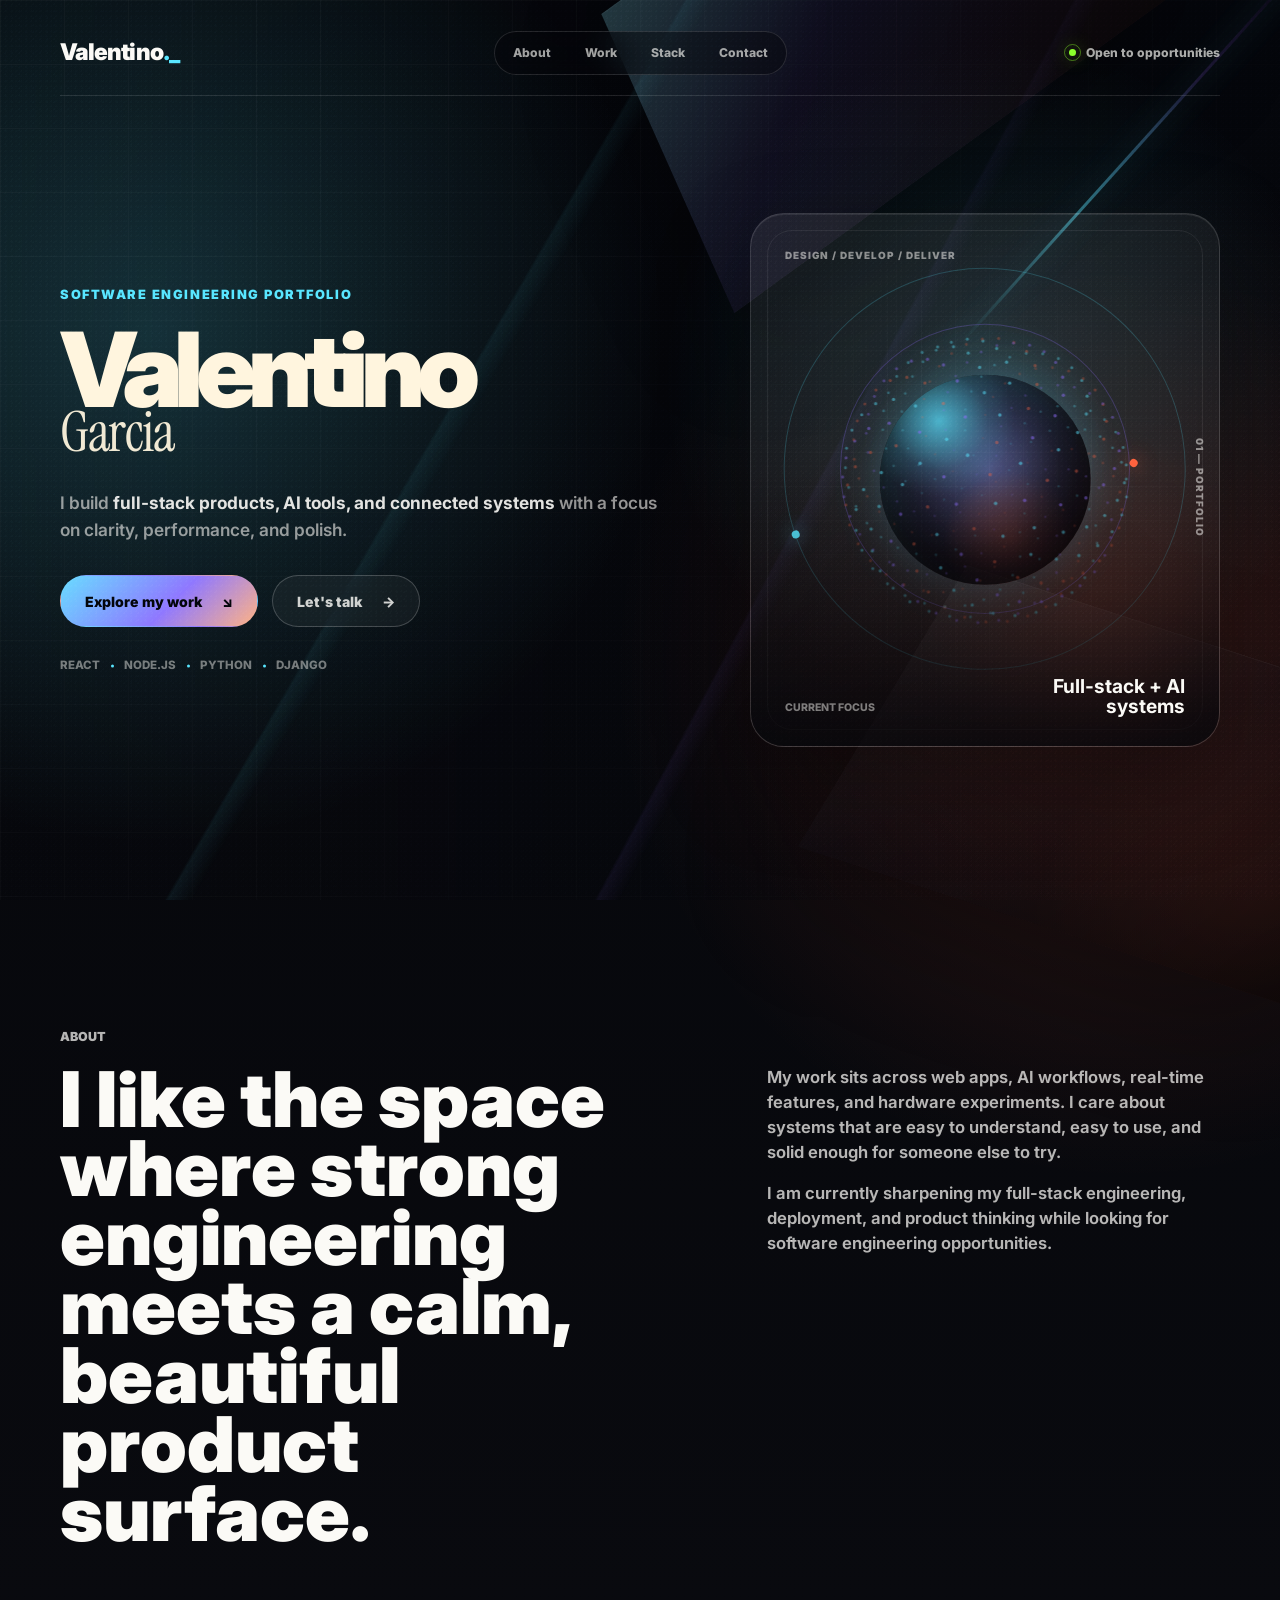
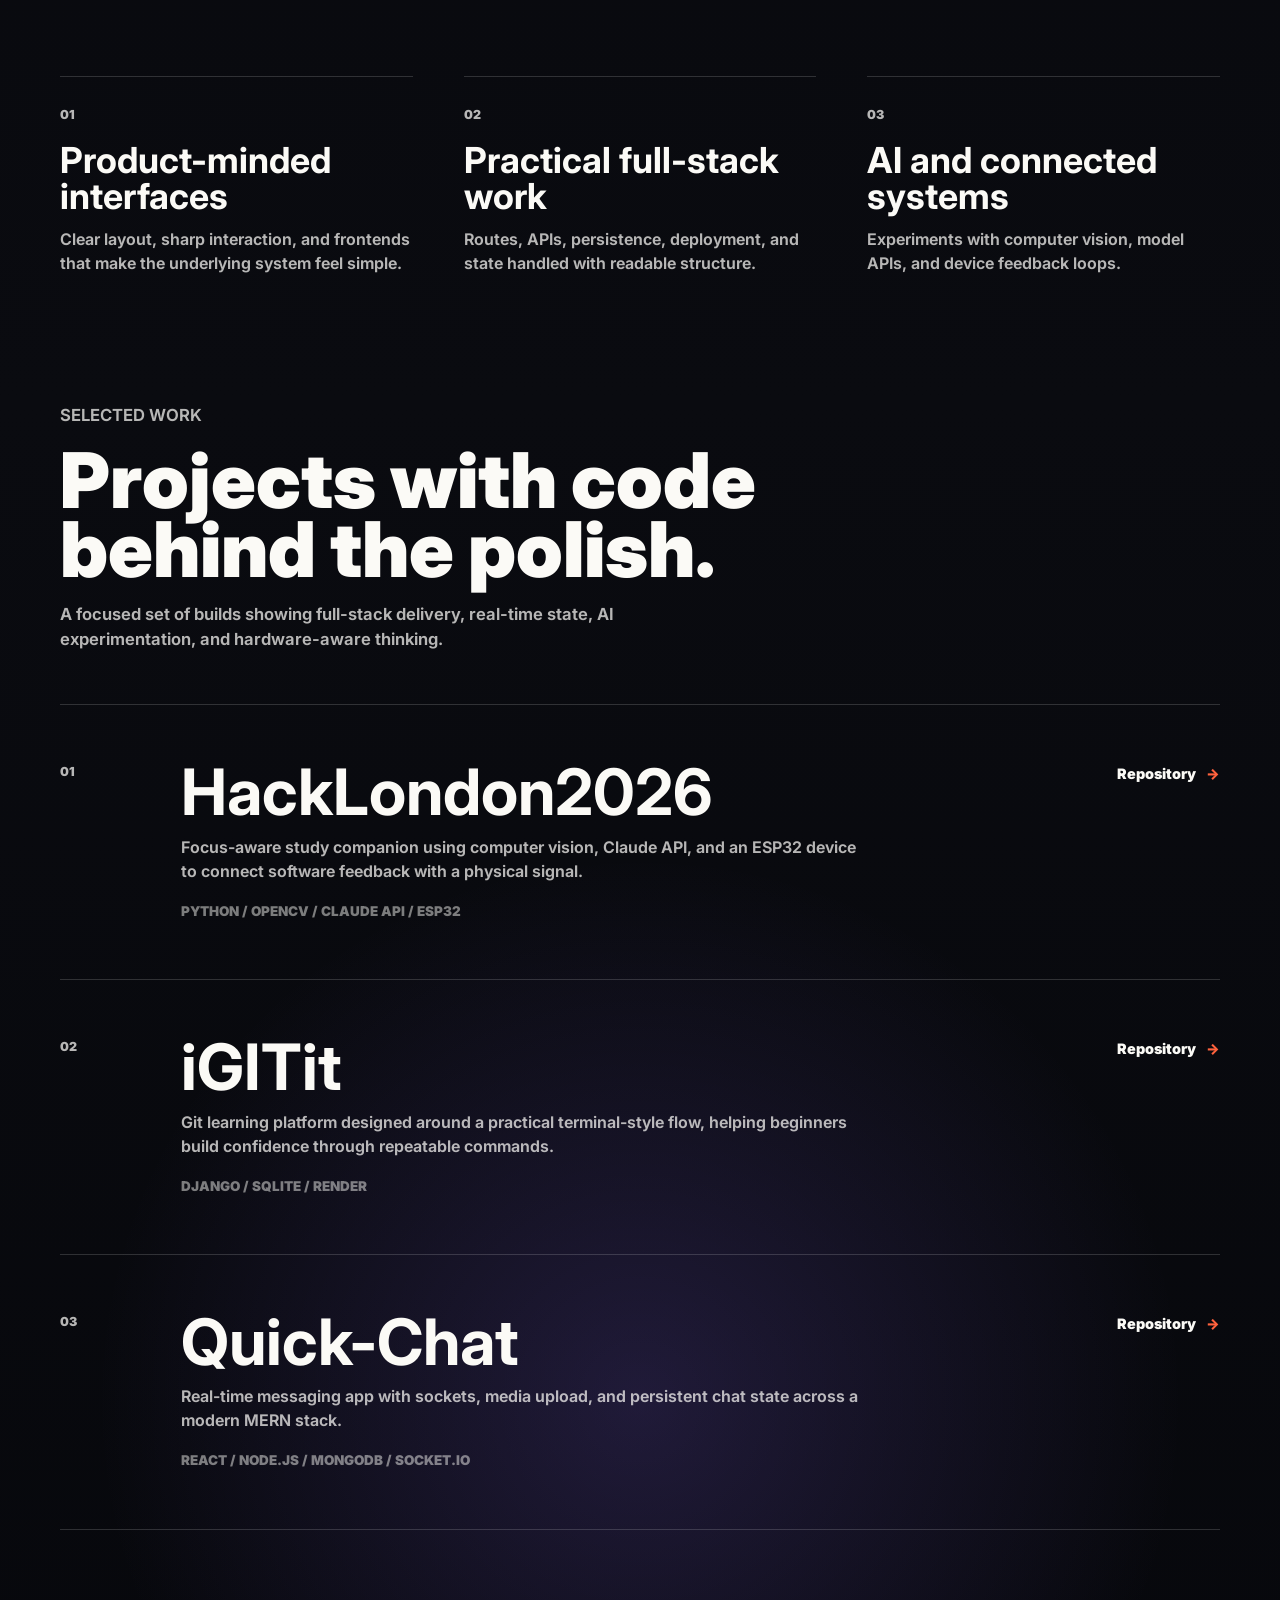
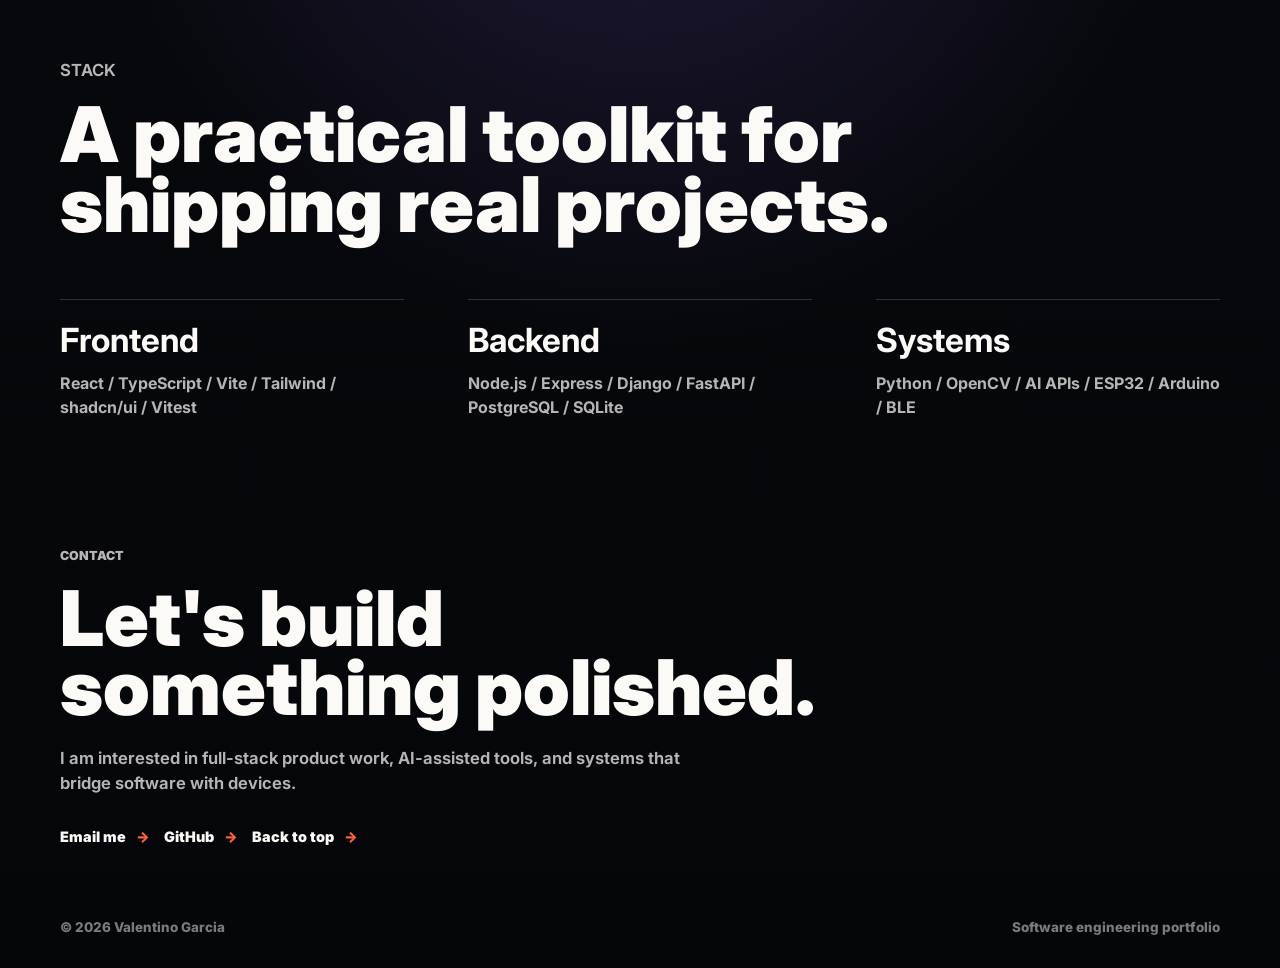
==== index.html @ d5e751f9 "chore: commit and save current work" ====
<!DOCTYPE html>
<html lang="en">
  <head>
    <meta charset="UTF-8" />
    <meta name="viewport" content="width=device-width, initial-scale=1.0" />
    <meta
      name="description"
      content="Valentino Garcia, computer science student and aspiring software engineer building full-stack, AI, and connected-system projects."
    />
    <title>Valentino Garcia | Software Engineer Portfolio</title>
    <link rel="preconnect" href="https://fonts.googleapis.com" />
    <link rel="preconnect" href="https://fonts.gstatic.com" crossorigin />
    <link
      href="https://fonts.googleapis.com/css2?family=Instrument+Serif:ital@0;1&family=Inter:wght@400;500;600;700;800;900&display=swap"
      rel="stylesheet"
    />
    <link rel="stylesheet" href="assets/style/style.css" />
  </head>
  <body>
    <div class="grain" aria-hidden="true"></div>

    <main id="top">
      <section class="hero section-shell" aria-labelledby="hero-title">
        <div class="hero-scene" aria-hidden="true">
          <div class="scene-plane scene-plane-one"></div>
          <div class="scene-plane scene-plane-two"></div>
          <div class="scene-plane scene-plane-three"></div>
        </div>

        <div class="hero-content">
          <header class="hero-topbar reveal">
            <a class="hero-brand" href="#top" aria-label="Valentino Garcia home">Valentino<span>._</span></a>
            <nav class="hero-nav" aria-label="Primary navigation">
              <a href="#about">About</a>
              <a href="#work">Work</a>
              <a href="#stack">Stack</a>
              <a href="#contact">Contact</a>
            </nav>
            <p class="hero-availability"><span class="pulse-dot"></span>Open to opportunities</p>
          </header>

          <div class="hero-stage">
            <div class="hero-copy reveal">
              <p class="eyebrow">Software engineering portfolio</p>
              <h1 id="hero-title">
                <span>Valentino</span>
                <em>Garcia</em>
              </h1>
              <p class="hero-lede">
                I build <strong>full-stack products, AI tools, and connected systems</strong> with a focus on clarity,
                performance, and polish.
              </p>
              <div class="hero-actions" aria-label="Primary links">
                <a class="action-primary" href="#work">Explore my work <span aria-hidden="true">&#8600;</span></a>
                <a class="action-secondary" href="#contact">Let's talk <span aria-hidden="true">&rarr;</span></a>
              </div>
              <ul class="hero-stack" aria-label="Core technologies">
                <li>React</li>
                <li>Node.js</li>
                <li>Python</li>
                <li>Django</li>
              </ul>
            </div>

            <div class="hero-visual reveal" aria-hidden="true">
              <div class="visual-frame">
                <div class="visual-grid"></div>
                <div class="visual-orbit visual-orbit-one"></div>
                <div class="visual-orbit visual-orbit-two"></div>
                <div class="scene-sphere"></div>
                <canvas id="orb-canvas"></canvas>
                <span class="visual-label visual-label-top">Design / Develop / Deliver</span>
                <span class="visual-label visual-label-side">01 — Portfolio</span>
                <div class="visual-caption">
                  <span>Current focus</span>
                  <strong>Full-stack + AI systems</strong>
                </div>
              </div>
            </div>
          </div>

          <div class="hero-foot reveal" aria-hidden="true">
            <span>Scroll to explore</span>
            <span class="hero-foot-line"></span>
            <span>Selected work / 2026</span>
          </div>
        </div>
      </section>

      <section class="intro section-shell" id="about" aria-labelledby="about-title">
        <p class="section-kicker reveal">About</p>
        <div class="intro-layout">
          <h2 id="about-title" class="reveal">
            I like the space where strong engineering meets a calm, beautiful product surface.
          </h2>
          <div class="intro-copy reveal">
            <p>
              My work sits across web apps, AI workflows, real-time features, and hardware experiments. I care about
              systems that are easy to understand, easy to use, and solid enough for someone else to try.
            </p>
            <p>
              I am currently sharpening my full-stack engineering, deployment, and product thinking while looking for
              software engineering opportunities.
            </p>
          </div>
        </div>
      </section>

      <section class="principles section-shell" aria-label="Portfolio strengths">
        <article class="principle reveal">
          <span>01</span>
          <h3>Product-minded interfaces</h3>
          <p>Clear layout, sharp interaction, and frontends that make the underlying system feel simple.</p>
        </article>
        <article class="principle reveal">
          <span>02</span>
          <h3>Practical full-stack work</h3>
          <p>Routes, APIs, persistence, deployment, and state handled with readable structure.</p>
        </article>
        <article class="principle reveal">
          <span>03</span>
          <h3>AI and connected systems</h3>
          <p>Experiments with computer vision, model APIs, and device feedback loops.</p>
        </article>
      </section>

      <section class="work section-shell" id="work" aria-labelledby="work-title">
        <div class="section-heading reveal">
          <p class="section-kicker">Selected work</p>
          <h2 id="work-title">Projects with code behind the polish.</h2>
          <p>
            A focused set of builds showing full-stack delivery, real-time state, AI experimentation, and hardware-aware
            thinking.
          </p>
        </div>

        <div class="project-list">
          <article class="project-row reveal">
            <span class="project-index">01</span>
            <div class="project-main">
              <h3>HackLondon2026</h3>
              <p>
                Focus-aware study companion using computer vision, Claude API, and an ESP32 device to connect software
                feedback with a physical signal.
              </p>
              <p class="tech-line">Python / OpenCV / Claude API / ESP32</p>
            </div>
            <a class="text-link" href="https://github.com/darkcom109/HackLondon2026" target="_blank" rel="noreferrer">
              Repository
            </a>
          </article>

          <article class="project-row reveal">
            <span class="project-index">02</span>
            <div class="project-main">
              <h3>iGITit</h3>
              <p>
                Git learning platform designed around a practical terminal-style flow, helping beginners build confidence
                through repeatable commands.
              </p>
              <p class="tech-line">Django / SQLite / Render</p>
            </div>
            <a class="text-link" href="https://github.com/darkcom109/iGITit" target="_blank" rel="noreferrer">
              Repository
            </a>
          </article>

          <article class="project-row reveal">
            <span class="project-index">03</span>
            <div class="project-main">
              <h3>Quick-Chat</h3>
              <p>
                Real-time messaging app with sockets, media upload, and persistent chat state across a modern MERN stack.
              </p>
              <p class="tech-line">React / Node.js / MongoDB / Socket.io</p>
            </div>
            <a class="text-link" href="https://github.com/darkcom109/Quick-Chat" target="_blank" rel="noreferrer">
              Repository
            </a>
          </article>
        </div>
      </section>

      <section class="stack section-shell" id="stack" aria-labelledby="stack-title">
        <div class="section-heading reveal">
          <p class="section-kicker">Stack</p>
          <h2 id="stack-title">A practical toolkit for shipping real projects.</h2>
        </div>

        <div class="stack-list reveal">
          <div>
            <h3>Frontend</h3>
            <p>React / TypeScript / Vite / Tailwind / shadcn/ui / Vitest</p>
          </div>
          <div>
            <h3>Backend</h3>
            <p>Node.js / Express / Django / FastAPI / PostgreSQL / SQLite</p>
          </div>
          <div>
            <h3>Systems</h3>
            <p>Python / OpenCV / AI APIs / ESP32 / Arduino / BLE</p>
          </div>
        </div>
      </section>

      <section class="contact section-shell" id="contact" aria-labelledby="contact-title">
        <p class="section-kicker reveal">Contact</p>
        <h2 id="contact-title" class="reveal">Let's build something polished.</h2>
        <p class="contact-copy reveal">
          I am interested in full-stack product work, AI-assisted tools, and systems that bridge software with devices.
        </p>
        <div class="text-actions reveal">
          <a href="mailto:your.email@example.com">Email me</a>
          <a href="https://github.com/darkcom109" target="_blank" rel="noreferrer">GitHub</a>
          <a href="#top">Back to top</a>
        </div>
      </section>
    </main>

    <footer class="site-footer">
      <span>&copy; <span data-year></span> Valentino Garcia</span>
      <span>Software engineering portfolio</span>
    </footer>

    <script src="assets/scripts/app.js"></script>
  </body>
</html>
---- assets/style/style.css ----
:root {
  --bg: #05060a;
  --ink: #fbfaf6;
  --muted: rgba(251, 250, 246, 0.72);
  --faint: rgba(251, 250, 246, 0.48);
  --line: rgba(255, 255, 255, 0.16);
  --cyan: #58e6ff;
  --violet: #8f6bff;
  --coral: #ff623d;
  --lime: #8aff2b;
  --cream: #fff5de;
  --content: min(1160px, calc(100% - 48px));
}

* {
  box-sizing: border-box;
}

html {
  scroll-behavior: smooth;
  scrollbar-width: none;
}

body {
  min-width: 320px;
  margin: 0;
  color: var(--ink);
  background:
    radial-gradient(circle at 12% 8%, rgba(88, 230, 255, 0.2), transparent 32rem),
    radial-gradient(circle at 88% 16%, rgba(255, 98, 61, 0.18), transparent 32rem),
    radial-gradient(circle at 50% 72%, rgba(143, 107, 255, 0.18), transparent 34rem),
    linear-gradient(180deg, #05060a 0%, #0a0b10 48%, #05060a 100%);
  font-family: Inter, ui-sans-serif, system-ui, -apple-system, BlinkMacSystemFont, "Segoe UI", sans-serif;
  line-height: 1.5;
  letter-spacing: 0;
  overflow-x: hidden;
  -ms-overflow-style: none;
}

::-webkit-scrollbar {
  display: none;
  width: 0;
  height: 0;
}

body::before {
  position: fixed;
  inset: 0;
  z-index: -2;
  content: "";
  background:
    linear-gradient(120deg, transparent 0 38%, rgba(88, 230, 255, 0.07) 38.2%, transparent 39.6%),
    linear-gradient(118deg, transparent 0 61%, rgba(143, 107, 255, 0.08) 61.2%, transparent 62.5%);
  pointer-events: none;
}

body::after {
  position: fixed;
  inset: 0;
  z-index: -1;
  content: "";
  background-image:
    linear-gradient(rgba(255, 255, 255, 0.03) 1px, transparent 1px),
    linear-gradient(90deg, rgba(255, 255, 255, 0.03) 1px, transparent 1px);
  background-size: 64px 64px;
  mask-image: linear-gradient(180deg, rgba(0, 0, 0, 0.52), transparent 78%);
  pointer-events: none;
}

body::selection {
  color: #07080d;
  background: var(--lime);
}

canvas {
  display: block;
  max-width: 100%;
}

a {
  color: inherit;
  text-decoration: none;
}

h1,
h2,
h3,
p,
dl,
dd {
  margin-top: 0;
}

.grain {
  position: fixed;
  inset: 0;
  z-index: 10;
  opacity: 0.08;
  pointer-events: none;
  background-image:
    radial-gradient(circle at 25% 25%, rgba(255, 255, 255, 0.9) 0 1px, transparent 1px),
    radial-gradient(circle at 75% 60%, rgba(255, 255, 255, 0.9) 0 1px, transparent 1px);
  background-size: 5px 5px, 7px 7px;
  mix-blend-mode: soft-light;
}

main {
  position: relative;
  overflow: hidden;
}

.section-shell {
  width: var(--content);
  margin: 0 auto;
}

.hero {
  position: relative;
  width: var(--content);
  min-height: max(720px, 100svh);
  margin: 0 auto;
  padding: clamp(22px, 2.4vw, 34px) 0 clamp(28px, 3vw, 44px);
  background: transparent;
  overflow: visible;
  isolation: isolate;
}

.hero::before {
  position: absolute;
  inset: 0 calc((100vw - 100%) / -2);
  z-index: -3;
  content: "";
  background:
    linear-gradient(90deg, rgba(255, 255, 255, 0.022) 1px, transparent 1px),
    linear-gradient(rgba(255, 255, 255, 0.022) 1px, transparent 1px);
  background-size: 64px 64px;
  mask-image: linear-gradient(90deg, rgba(0, 0, 0, 0.76), rgba(0, 0, 0, 0.22) 82%, transparent);
}

.hero::after {
  position: absolute;
  inset: 0 calc((100vw - 100%) / -2);
  z-index: -2;
  content: "";
  background:
    radial-gradient(circle at 78% 42%, rgba(88, 230, 255, 0.13), transparent 21rem),
    radial-gradient(circle at 88% 76%, rgba(255, 98, 61, 0.1), transparent 26rem),
    linear-gradient(90deg, rgba(5, 7, 13, 0.02), rgba(5, 7, 13, 0.2) 52%, rgba(5, 7, 13, 0.48));
}

.hero-scene {
  position: absolute;
  inset: 0 calc((100vw - 100%) / -2);
  z-index: -1;
  pointer-events: none;
}

.scene-plane,
.scene-sphere,
.hero-visual canvas {
  position: absolute;
}

.scene-plane {
  background:
    linear-gradient(135deg, rgba(255, 255, 255, 0.1), rgba(12, 17, 29, 0.14) 36%, rgba(0, 0, 0, 0.58)),
    linear-gradient(145deg, rgba(88, 230, 255, 0.24), rgba(143, 107, 255, 0.12) 40%, rgba(255, 98, 61, 0.1));
  box-shadow: inset 0 1px 0 rgba(255, 255, 255, 0.06), 0 40px 120px rgba(0, 0, 0, 0.44);
  opacity: 0.68;
}

.scene-plane-one {
  top: -18%;
  right: 8%;
  width: 44vw;
  height: 25vw;
  transform: rotate(-36deg) skewX(-12deg);
}

.scene-plane-two {
  right: -8%;
  bottom: -5%;
  width: 40vw;
  height: 25vw;
  background:
    linear-gradient(135deg, rgba(255, 255, 255, 0.08), rgba(10, 12, 21, 0.28) 42%, rgba(0, 0, 0, 0.68)),
    radial-gradient(circle at 85% 68%, rgba(255, 98, 61, 0.22), transparent 44%);
  transform: rotate(18deg) skewX(-13deg);
}

.scene-plane-three {
  right: -10%;
  top: 16%;
  width: 42vw;
  height: 3px;
  background: linear-gradient(90deg, transparent, rgba(88, 230, 255, 0.7), rgba(143, 107, 255, 0.25), transparent);
  box-shadow: 0 0 28px rgba(88, 230, 255, 0.42);
  transform: rotate(-48deg);
}

.hero-content {
  position: relative;
  z-index: 1;
  display: grid;
  min-height: calc(max(720px, 100svh) - clamp(50px, 5.4vw, 78px));
  grid-template-rows: auto minmax(0, 1fr) auto;
}

.hero-topbar {
  display: grid;
  align-items: center;
  grid-template-columns: 1fr auto 1fr;
  gap: 24px;
  padding-bottom: 20px;
  border-bottom: 1px solid rgba(255, 255, 255, 0.11);
}

.hero-brand {
  width: fit-content;
  color: var(--ink);
  font-size: clamp(1.25rem, 1.8vw, 1.55rem);
  font-weight: 900;
  letter-spacing: -0.04em;
}

.hero-brand span {
  color: var(--cyan);
}

.hero-nav {
  display: flex;
  align-items: center;
  gap: 6px;
  padding: 4px;
  border: 1px solid rgba(255, 255, 255, 0.12);
  border-radius: 999px;
  background: rgba(5, 6, 10, 0.42);
  backdrop-filter: blur(18px);
}

.hero-nav a {
  display: inline-flex;
  min-height: 34px;
  align-items: center;
  padding: 0 14px;
  border-radius: 999px;
  color: rgba(251, 250, 246, 0.64);
  font-size: 0.76rem;
  font-weight: 800;
}

.hero-nav a:hover,
.hero-nav a:focus-visible {
  background: rgba(255, 255, 255, 0.08);
  color: var(--ink);
}

.hero-availability {
  display: flex;
  align-items: center;
  justify-self: end;
  gap: 10px;
  margin-bottom: 0;
  color: rgba(251, 250, 246, 0.68);
  font-size: 0.76rem;
  font-weight: 800;
}

.pulse-dot {
  position: relative;
  display: inline-block;
  width: 7px;
  height: 7px;
  flex: 0 0 auto;
  border-radius: 50%;
  background: var(--lime);
  box-shadow: 0 0 18px rgba(138, 255, 43, 0.72);
}

.pulse-dot::after {
  position: absolute;
  inset: -5px;
  content: "";
  border: 1px solid rgba(138, 255, 43, 0.42);
  border-radius: inherit;
  animation: pulse 1.7s ease-out infinite;
}

.hero-stage {
  display: grid;
  min-height: 0;
  align-items: center;
  grid-template-columns: minmax(0, 1.14fr) minmax(340px, 0.86fr);
  gap: clamp(34px, 5vw, 76px);
  padding: clamp(46px, 6.5vh, 76px) 0 clamp(34px, 4.5vh, 54px);
}

.hero-copy {
  min-width: 0;
  max-width: 720px;
}

.eyebrow,
.section-kicker,
.project-index,
.principle span {
  color: var(--muted);
  font-size: 0.78rem;
  font-weight: 900;
  letter-spacing: 0;
  text-transform: uppercase;
}

.eyebrow {
  margin-bottom: clamp(20px, 3vh, 30px);
  color: var(--cyan);
  font-size: clamp(0.78rem, 1vw, 0.92rem);
  letter-spacing: 0.12em;
}

h1 {
  max-width: 8ch;
  margin-bottom: clamp(26px, 3.5vh, 38px);
  color: var(--cream);
  font-size: clamp(5rem, 8.1vw, 9.2rem);
  font-weight: 900;
  line-height: 0.74;
  letter-spacing: -0.075em;
}

h1 span,
h1 em {
  display: block;
}

h1 em {
  color: rgba(255, 245, 222, 0.94);
  font-family: "Instrument Serif", Georgia, serif;
  font-size: 0.54em;
  font-style: normal;
  font-weight: 400;
  line-height: 0.88;
  letter-spacing: -0.025em;
  text-transform: none;
}

.hero-lede {
  max-width: 610px;
  margin-bottom: clamp(28px, 3.5vh, 38px);
  color: rgba(251, 250, 246, 0.58);
  font-size: clamp(1rem, 1.35vw, 1.24rem);
  font-weight: 600;
  line-height: 1.58;
}

.hero-lede strong {
  color: rgba(251, 250, 246, 0.9);
  font-weight: 700;
}

.hero-actions,
.text-actions {
  display: flex;
  flex-wrap: wrap;
  gap: 14px;
}

.hero-actions a {
  display: inline-flex;
  min-height: 52px;
  align-items: center;
  justify-content: center;
  gap: 20px;
  padding: 0 24px;
  border: 1px solid rgba(255, 255, 255, 0.18);
  border-radius: 999px;
  background: rgba(255, 255, 255, 0.045);
  color: rgba(251, 250, 246, 0.82);
  font-size: 0.88rem;
  font-weight: 850;
  backdrop-filter: blur(18px);
}

.hero-actions .action-primary {
  border-color: transparent;
  background: linear-gradient(135deg, #68dcff, #8f78ff 56%, #ffb384);
  color: #03050a;
}

.hero-actions .action-secondary {
  border-color: rgba(255, 255, 255, 0.2);
}

.hero-actions a:hover,
.hero-actions a:focus-visible {
  border-color: rgba(255, 255, 255, 0.34);
  transform: translateY(-2px);
}

.hero-actions .action-primary:hover,
.hero-actions .action-primary:focus-visible {
  color: #03050a;
  box-shadow: 0 14px 36px rgba(88, 207, 255, 0.18);
}

.hero-stack {
  display: flex;
  flex-wrap: wrap;
  gap: 10px 24px;
  margin: 30px 0 0;
  padding: 0;
  color: rgba(251, 250, 246, 0.45);
  font-size: 0.72rem;
  font-weight: 800;
  list-style: none;
  text-transform: uppercase;
}

.hero-stack li {
  position: relative;
}

.hero-stack li:not(:last-child)::after {
  position: absolute;
  top: 50%;
  right: -14px;
  width: 3px;
  height: 3px;
  border-radius: 50%;
  background: var(--cyan);
  content: "";
  transform: translateY(-50%);
}

.hero-visual {
  position: relative;
  min-width: 0;
}

.visual-frame {
  position: relative;
  width: min(100%, 470px);
  aspect-ratio: 0.88;
  margin-left: auto;
  overflow: hidden;
  border: 1px solid rgba(255, 255, 255, 0.14);
  border-radius: 34px;
  background:
    radial-gradient(circle at 50% 42%, rgba(88, 230, 255, 0.14), transparent 32%),
    radial-gradient(circle at 72% 72%, rgba(255, 98, 61, 0.12), transparent 34%),
    linear-gradient(145deg, rgba(255, 255, 255, 0.065), rgba(255, 255, 255, 0.015));
  box-shadow:
    inset 0 1px 0 rgba(255, 255, 255, 0.08),
    0 34px 90px rgba(0, 0, 0, 0.38);
  isolation: isolate;
}

.visual-frame::before {
  position: absolute;
  inset: 16px;
  z-index: -1;
  border: 1px solid rgba(255, 255, 255, 0.07);
  border-radius: 25px;
  content: "";
}

.visual-frame::after {
  position: absolute;
  inset: 0;
  z-index: 5;
  content: "";
  background: linear-gradient(180deg, transparent 48%, rgba(4, 5, 9, 0.76) 100%);
  pointer-events: none;
}

.visual-grid {
  position: absolute;
  inset: 0;
  z-index: -2;
  background-image:
    linear-gradient(rgba(255, 255, 255, 0.038) 1px, transparent 1px),
    linear-gradient(90deg, rgba(255, 255, 255, 0.038) 1px, transparent 1px);
  background-size: 34px 34px;
  mask-image: radial-gradient(circle at center, #000, transparent 78%);
}

.visual-orbit {
  position: absolute;
  top: 48%;
  left: 50%;
  z-index: 1;
  border: 1px solid rgba(88, 230, 255, 0.2);
  border-radius: 50%;
  transform: translate(-50%, -50%) rotate(-18deg);
}

.visual-orbit-one {
  width: 86%;
  aspect-ratio: 1;
}

.visual-orbit-two {
  width: 62%;
  aspect-ratio: 1;
  border-color: rgba(143, 107, 255, 0.26);
  transform: translate(-50%, -50%) rotate(34deg);
}

.visual-orbit-one::before,
.visual-orbit-two::before {
  position: absolute;
  top: 50%;
  left: -4px;
  width: 8px;
  height: 8px;
  border-radius: 50%;
  background: var(--cyan);
  box-shadow: 0 0 18px rgba(88, 230, 255, 0.76);
  content: "";
}

.visual-orbit-two::before {
  top: 18%;
  right: 7%;
  left: auto;
  background: var(--coral);
  box-shadow: 0 0 18px rgba(255, 98, 61, 0.7);
}

.scene-sphere {
  top: 50%;
  left: 50%;
  z-index: 2;
  width: 45%;
  aspect-ratio: 1;
  border-radius: 50%;
  background:
    radial-gradient(circle at 28% 22%, rgba(88, 230, 255, 0.88), rgba(88, 230, 255, 0.16) 22%, transparent 34%),
    radial-gradient(circle at 62% 78%, rgba(255, 98, 61, 0.42), transparent 32%),
    radial-gradient(circle at 52% 45%, rgba(143, 107, 255, 0.36), rgba(0, 0, 0, 0.9) 68%);
  box-shadow:
    inset -28px -36px 56px rgba(0, 0, 0, 0.78),
    inset 16px 16px 34px rgba(88, 230, 255, 0.18),
    0 0 52px rgba(88, 230, 255, 0.25);
  opacity: 0.82;
  transform: translate(-50%, -50%);
}

.hero-visual canvas {
  top: 50%;
  left: 50%;
  z-index: 3;
  width: 96%;
  height: 96%;
  opacity: 0.64;
  transform: translate(-50%, -50%);
}

.visual-label {
  position: absolute;
  z-index: 6;
  color: rgba(251, 250, 246, 0.52);
  font-size: 0.62rem;
  font-weight: 900;
  letter-spacing: 0.1em;
  text-transform: uppercase;
}

.visual-label-top {
  top: 34px;
  left: 34px;
}

.visual-label-side {
  top: 50%;
  right: -30px;
  transform: rotate(90deg);
}

.visual-caption {
  position: absolute;
  right: 34px;
  bottom: 30px;
  left: 34px;
  z-index: 6;
  display: flex;
  align-items: end;
  justify-content: space-between;
  gap: 20px;
}

.visual-caption span {
  color: rgba(251, 250, 246, 0.48);
  font-size: 0.66rem;
  font-weight: 800;
  text-transform: uppercase;
}

.visual-caption strong {
  max-width: 16ch;
  font-size: clamp(1rem, 1.5vw, 1.3rem);
  line-height: 1.05;
  text-align: right;
}

.hero-foot {
  display: grid;
  align-items: center;
  grid-template-columns: auto 1fr auto;
  gap: 18px;
  color: rgba(251, 250, 246, 0.36);
  font-size: 0.65rem;
  font-weight: 800;
  letter-spacing: 0.08em;
  text-transform: uppercase;
}

.hero-foot-line {
  height: 1px;
  background: linear-gradient(90deg, rgba(255, 255, 255, 0.16), rgba(88, 230, 255, 0.32), rgba(255, 255, 255, 0.06));
}

.text-actions a,
.text-link,
.site-footer a,
.hero-brand,
.hero-nav a,
.hero-actions a {
  transition: color 180ms ease, background 180ms ease, border-color 180ms ease, box-shadow 180ms ease,
    opacity 180ms ease, transform 180ms ease;
}

.hero-brand:hover,
.hero-brand:focus-visible,
.text-actions a:hover,
.text-actions a:focus-visible,
.text-link:hover,
.text-link:focus-visible,
.hero-actions .action-secondary:hover,
.hero-actions .action-secondary:focus-visible {
  color: var(--lime);
}

.text-actions a,
.text-link {
  display: inline-flex;
  align-items: center;
  gap: 10px;
  color: var(--ink);
  font-size: 0.9rem;
  font-weight: 900;
}

.text-actions a::after,
.text-link::after {
  content: "->";
  color: var(--coral);
  transition: transform 180ms ease;
}

.text-actions a:hover::after,
.text-actions a:focus-visible::after,
.text-link:hover::after,
.text-link:focus-visible::after {
  transform: translateX(4px);
}

.intro,
.principles,
.work,
.stack,
.contact {
  padding: clamp(80px, 10vw, 136px) 0 0;
}

.intro-layout {
  display: grid;
  align-items: start;
  grid-template-columns: minmax(0, 0.98fr) minmax(320px, 0.72fr);
  gap: clamp(32px, 7vw, 96px);
  margin-top: 18px;
}

.intro h2,
.section-heading h2,
.contact h2 {
  margin-bottom: 0;
  color: var(--ink);
  font-size: clamp(2.55rem, 6vw, 5.8rem);
  font-weight: 900;
  line-height: 0.9;
  letter-spacing: 0;
  text-wrap: balance;
}

.intro-copy,
.section-heading p,
.contact-copy {
  color: var(--muted);
  font-size: 1.04rem;
  font-weight: 650;
}

.intro-copy p:last-child {
  margin-bottom: 0;
}

.principles {
  display: grid;
  grid-template-columns: repeat(3, minmax(0, 1fr));
  gap: clamp(24px, 4vw, 56px);
}

.principle {
  padding-top: 24px;
  border-top: 1px solid var(--line);
}

.principle h3 {
  margin: 18px 0 12px;
  font-size: clamp(1.5rem, 2.8vw, 2.35rem);
  line-height: 1;
}

.principle p {
  margin-bottom: 0;
  color: var(--muted);
  font-weight: 650;
}

.section-heading {
  display: grid;
  max-width: 860px;
  gap: 18px;
  margin-bottom: 52px;
}

.section-heading p {
  max-width: 660px;
  margin-bottom: 0;
}

.project-list {
  border-top: 1px solid var(--line);
}

.project-row {
  display: grid;
  align-items: start;
  grid-template-columns: 70px minmax(0, 1fr) auto;
  gap: clamp(18px, 4vw, 54px);
  padding: clamp(28px, 5vw, 58px) 0;
  border-bottom: 1px solid var(--line);
}

.project-main h3 {
  margin-bottom: 14px;
  font-size: clamp(2.1rem, 5vw, 4.6rem);
  line-height: 0.9;
}

.project-main p {
  max-width: 680px;
  margin-bottom: 18px;
  color: var(--muted);
  font-weight: 650;
}

.project-main .tech-line {
  margin-bottom: 0;
  color: var(--faint);
  font-size: 0.84rem;
  font-weight: 900;
  text-transform: uppercase;
}

.stack-list {
  display: grid;
  grid-template-columns: repeat(3, minmax(0, 1fr));
  gap: clamp(26px, 5vw, 72px);
  padding-top: 8px;
}

.stack-list div {
  border-top: 1px solid var(--line);
  padding-top: 24px;
}

.stack-list h3 {
  margin-bottom: 14px;
  font-size: clamp(1.5rem, 2.6vw, 2.2rem);
  line-height: 1;
}

.stack-list p {
  margin-bottom: 0;
  color: var(--muted);
  font-weight: 700;
}

.contact {
  padding-bottom: 70px;
}

.contact h2 {
  max-width: 900px;
  margin: 18px 0 24px;
}

.contact-copy {
  max-width: 640px;
  margin-bottom: 30px;
}

.site-footer {
  display: flex;
  width: var(--content);
  justify-content: space-between;
  gap: 18px;
  margin: 0 auto;
  padding: 0 0 30px;
  color: var(--faint);
  font-size: 0.84rem;
  font-weight: 800;
}

.reveal {
  opacity: 1;
  transform: none;
}

.js-enabled .reveal {
  opacity: 0;
  transform: translateY(22px);
  transition: opacity 700ms ease, transform 700ms ease;
}

.js-enabled .reveal.is-visible {
  opacity: 1;
  transform: translateY(0);
}

.js-enabled .hero-visual.reveal {
  transition-delay: 100ms;
}

.js-enabled .hero-foot.reveal {
  transition-delay: 180ms;
}

@keyframes pulse {
  to {
    opacity: 0;
    transform: scale(2.4);
  }
}

@media (prefers-reduced-motion: reduce) {
  *,
  *::before,
  *::after {
    scroll-behavior: auto !important;
    animation-duration: 0.01ms !important;
    animation-iteration-count: 1 !important;
    transition-duration: 0.01ms !important;
  }

  .js-enabled .reveal {
    opacity: 1;
    transform: none;
  }
}

@media (max-width: 900px) {
  :root {
    --content: min(1160px, calc(100% - 36px));
  }

  .hero {
    min-height: auto;
    padding-bottom: 34px;
  }

  .hero-content {
    min-height: auto;
  }

  .hero-topbar {
    grid-template-columns: 1fr auto;
  }

  .hero-nav {
    order: 3;
    grid-column: 1 / -1;
    justify-self: start;
  }

  .hero-copy {
    max-width: 680px;
  }

  .hero-stage {
    grid-template-columns: 1fr;
    gap: 54px;
    padding: 64px 0 52px;
  }

  h1 {
    font-size: clamp(5rem, 15vw, 8rem);
  }

  .visual-frame {
    width: min(100%, 540px);
    aspect-ratio: 1.08;
    margin-right: auto;
    margin-left: 0;
  }

  .scene-plane-one {
    top: 28%;
    right: -24%;
    width: 70vw;
    height: 38vw;
  }

  .scene-plane-two {
    right: -28%;
    bottom: 4%;
    width: 64vw;
    height: 42vw;
  }

  .intro-layout,
  .principles,
  .stack-list {
    grid-template-columns: 1fr;
  }
}

@media (max-width: 680px) {
  :root {
    --content: calc(100% - 28px);
  }

  .site-footer {
    flex-direction: column;
    gap: 8px;
  }

  .hero {
    width: var(--content);
    padding: 18px 0 28px;
  }

  .hero-topbar {
    gap: 16px;
    padding-bottom: 16px;
  }

  .hero-brand {
    font-size: 1.3rem;
  }

  .hero-availability {
    gap: 8px;
    font-size: 0.68rem;
  }

  .hero-nav {
    width: 100%;
    justify-content: space-between;
    gap: 0;
    padding: 3px;
  }

  .hero-nav a {
    min-height: 32px;
    padding: 0 11px;
    font-size: 0.7rem;
  }

  .hero-stage {
    gap: 40px;
    padding: 48px 0 38px;
  }

  .eyebrow {
    max-width: none;
    margin-bottom: 22px;
    font-size: 0.72rem;
  }

  h1 {
    max-width: 8ch;
    margin-bottom: 26px;
    font-size: clamp(4.1rem, 19vw, 6rem);
    line-height: 0.75;
  }

  .project-row {
    grid-template-columns: 1fr;
  }

  h1 em {
    font-size: 0.56em;
  }

  .hero-lede {
    margin-bottom: 26px;
    font-size: 1.02rem;
    line-height: 1.5;
  }

  .hero-actions {
    gap: 10px;
  }

  .hero-actions a {
    min-height: 46px;
    gap: 14px;
    padding: 0 17px;
    font-size: 0.8rem;
  }

  .hero-stack {
    gap: 8px 20px;
    margin-top: 24px;
    font-size: 0.65rem;
  }

  .hero-stack li:not(:last-child)::after {
    right: -12px;
  }

  .visual-frame {
    width: 100%;
    aspect-ratio: 0.94;
    border-radius: 26px;
  }

  .visual-frame::before {
    inset: 12px;
    border-radius: 18px;
  }

  .visual-label-top {
    top: 26px;
    left: 26px;
  }

  .visual-caption {
    right: 26px;
    bottom: 24px;
    left: 26px;
  }

  .visual-caption strong {
    font-size: 1rem;
  }

  .hero-foot {
    gap: 12px;
    font-size: 0.56rem;
  }

  .project-row {
    gap: 16px;
  }

  .text-link {
    width: fit-content;
  }

  .scene-plane-one {
    top: 22%;
    right: -42%;
    width: 110vw;
    height: 58vw;
  }

  .scene-plane-two {
    right: -55%;
    bottom: 8%;
    width: 105vw;
    height: 68vw;
  }

  .scene-plane-three {
    top: 34%;
    right: -26%;
    width: 78vw;
  }

  .intro,
  .principles,
  .work,
  .stack,
  .contact {
    padding-top: 78px;
  }
}

@media (max-width: 430px) {
  .hero-availability {
    max-width: 13ch;
    line-height: 1.2;
    text-align: right;
  }

  .hero-actions a {
    width: 100%;
  }

  .hero-stack {
    justify-content: space-between;
    gap: 8px;
  }

  .hero-stack li:not(:last-child)::after {
    display: none;
  }

  .visual-label-side {
    display: none;
  }

  .hero-foot span:last-child {
    display: none;
  }

  .hero-foot {
    grid-template-columns: auto 1fr;
  }
}
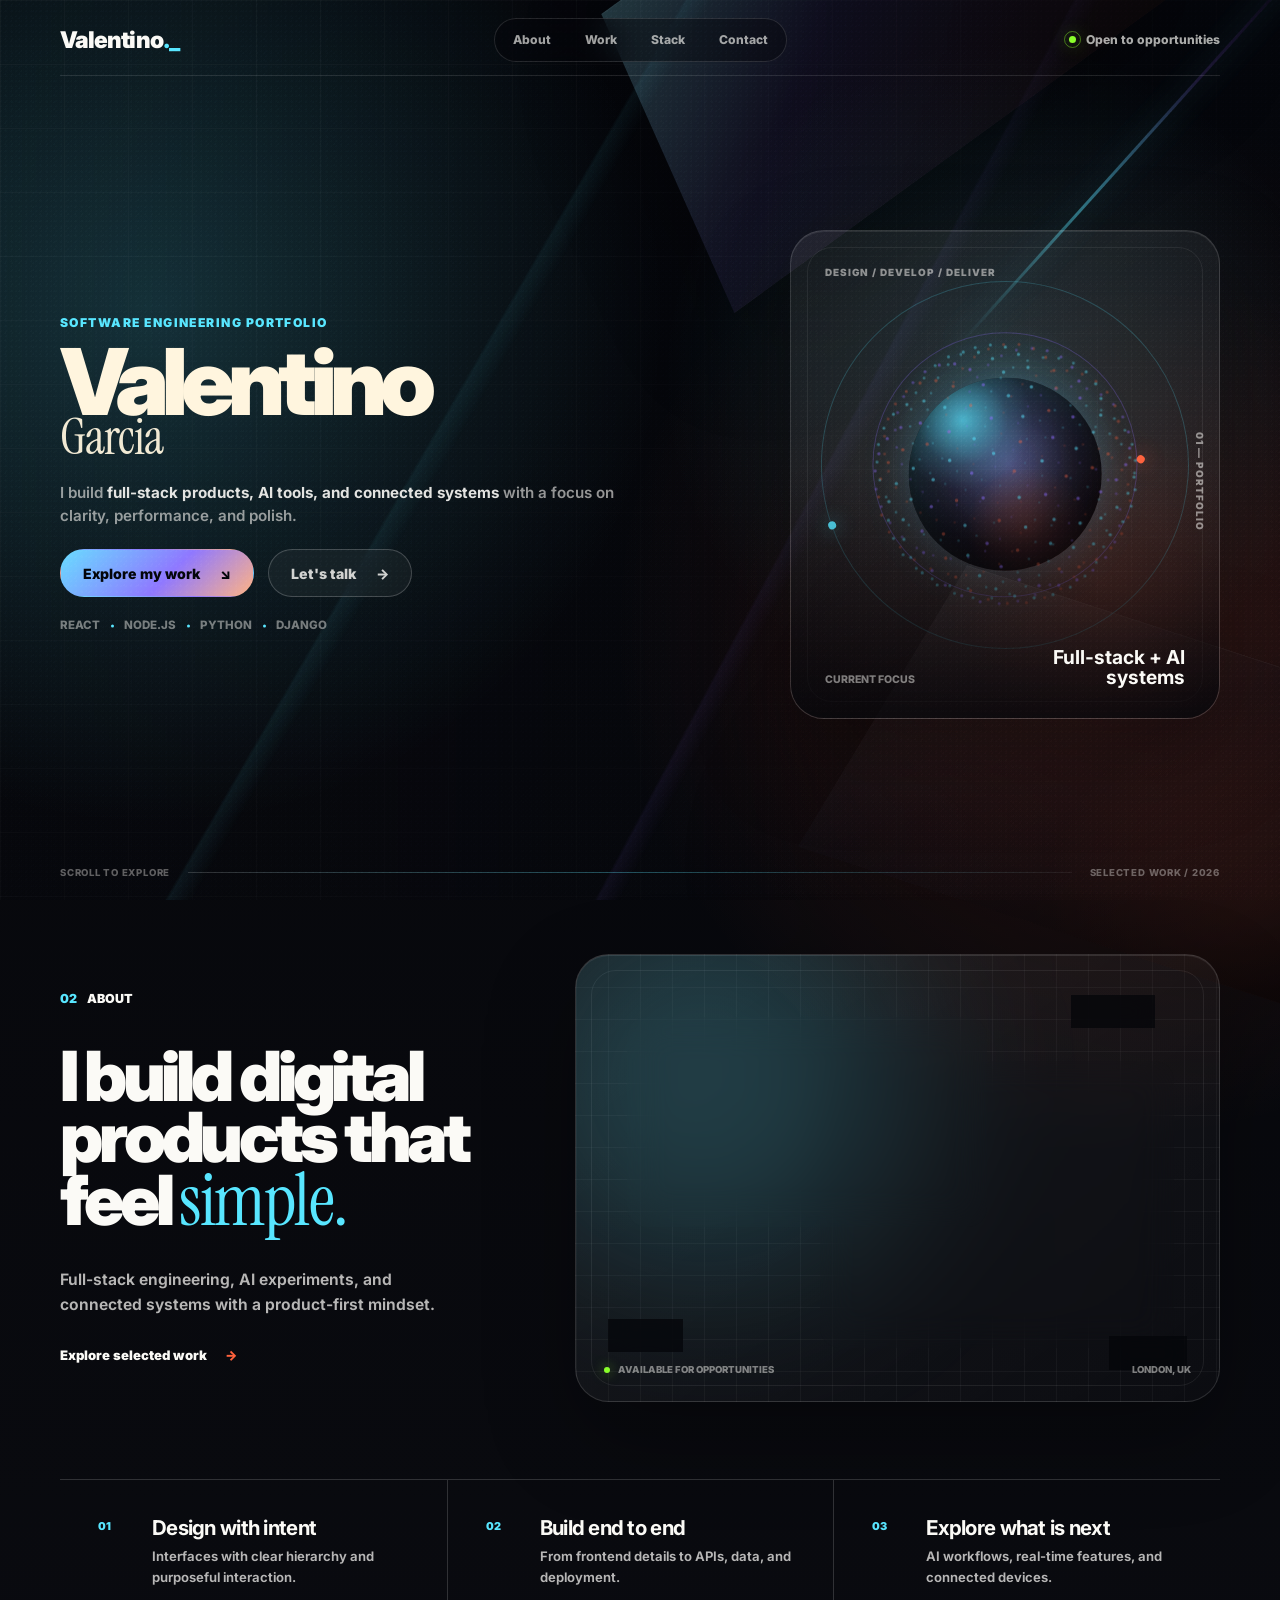
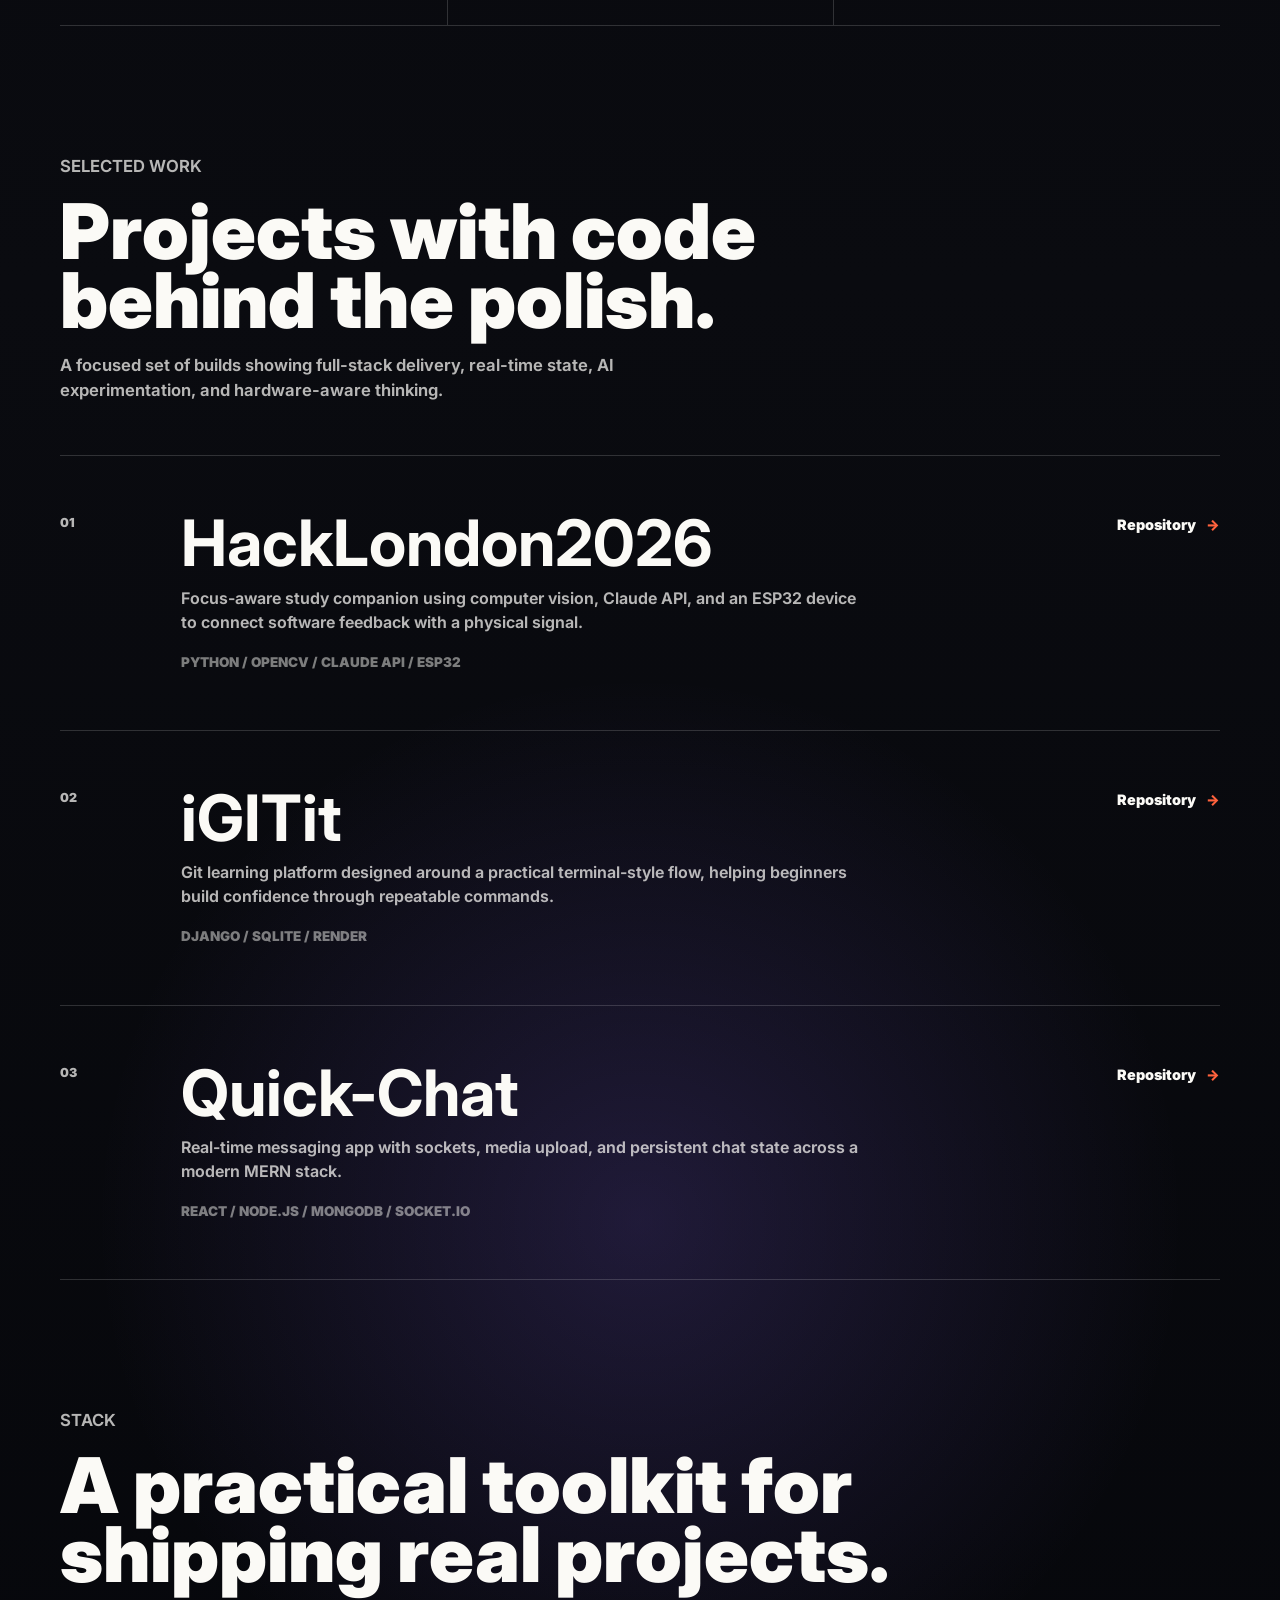
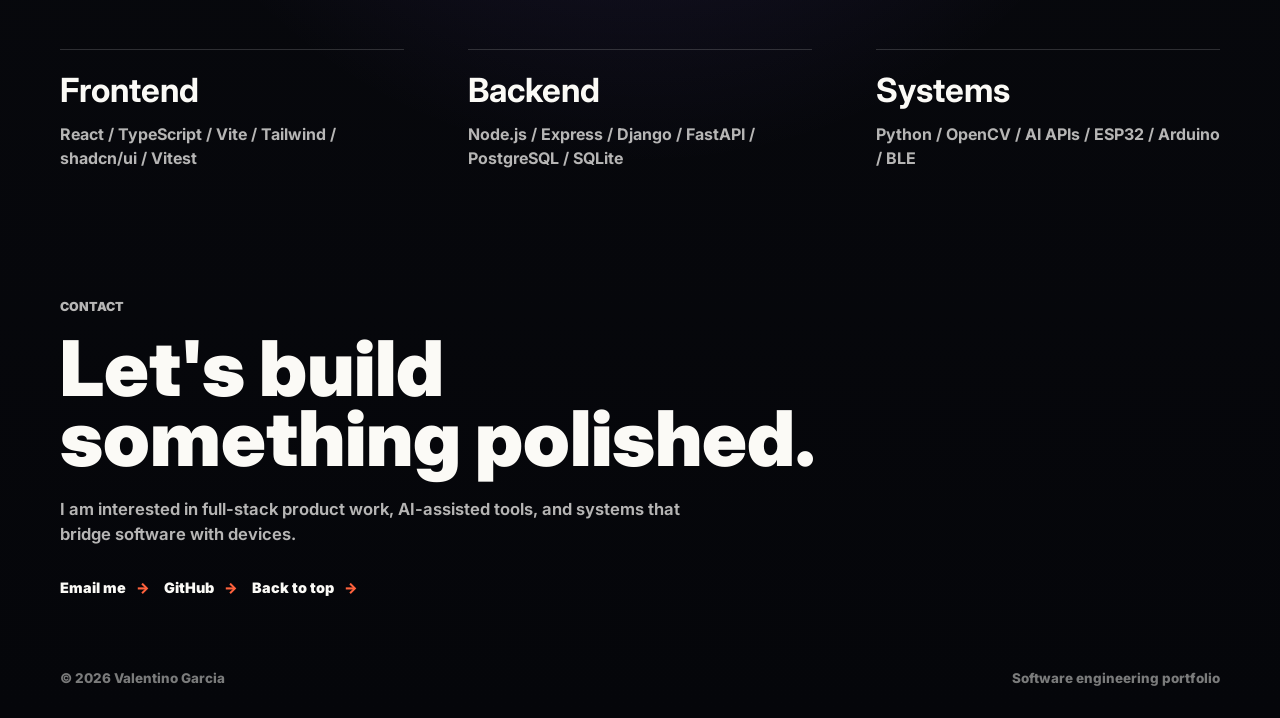
==== commit c1748091: "chore: build basic about section" ====
--- a/index.html
+++ b/index.html
@@ -88,40 +88,71 @@
       </section>
 
       <section class="intro section-shell" id="about" aria-labelledby="about-title">
-        <p class="section-kicker reveal">About</p>
-        <div class="intro-layout">
-          <h2 id="about-title" class="reveal">
-            I like the space where strong engineering meets a calm, beautiful product surface.
-          </h2>
-          <div class="intro-copy reveal">
-            <p>
-              My work sits across web apps, AI workflows, real-time features, and hardware experiments. I care about
-              systems that are easy to understand, easy to use, and solid enough for someone else to try.
-            </p>
-            <p>
-              I am currently sharpening my full-stack engineering, deployment, and product thinking while looking for
-              software engineering opportunities.
-            </p>
-          </div>
-        </div>
-      </section>
-
-      <section class="principles section-shell" aria-label="Portfolio strengths">
-        <article class="principle reveal">
-          <span>01</span>
-          <h3>Product-minded interfaces</h3>
-          <p>Clear layout, sharp interaction, and frontends that make the underlying system feel simple.</p>
-        </article>
-        <article class="principle reveal">
-          <span>02</span>
-          <h3>Practical full-stack work</h3>
-          <p>Routes, APIs, persistence, deployment, and state handled with readable structure.</p>
-        </article>
-        <article class="principle reveal">
-          <span>03</span>
-          <h3>AI and connected systems</h3>
-          <p>Experiments with computer vision, model APIs, and device feedback loops.</p>
-        </article>
+        <div class="about-shell">
+          <div class="about-copy reveal">
+            <p class="section-kicker"><span>02</span> About</p>
+            <h2 id="about-title">I build digital products that feel <em>simple.</em></h2>
+            <p>Full-stack engineering, AI experiments, and connected systems with a product-first mindset.</p>
+            <a href="#work">Explore selected work <span aria-hidden="true">&rarr;</span></a>
+          </div>
+
+          <div class="about-studio reveal" aria-hidden="true">
+            <div class="studio-glow"></div>
+
+            <div class="studio-window studio-window-code">
+              <div class="studio-bar">
+                <span></span><span></span><span></span>
+                <small>build.ts</small>
+              </div>
+              <div class="studio-code">
+                <p><i>01</i><b>const</b> idea = <em>"useful"</em>;</p>
+                <p><i>02</i><b>function</b> build(product) &#123;</p>
+                <p><i>03</i><span>return</span> product.polish();</p>
+                <p><i>04</i>&#125;<strong class="code-cursor"></strong></p>
+              </div>
+            </div>
+
+            <div class="studio-window studio-window-ui">
+              <div class="studio-ui-top">
+                <span>Product surface</span>
+                <i></i>
+              </div>
+              <div class="studio-ui-title"></div>
+              <div class="studio-ui-line"></div>
+              <div class="studio-ui-line studio-ui-line-short"></div>
+              <div class="studio-ui-cards">
+                <span></span><span></span><span></span>
+              </div>
+            </div>
+
+            <div class="studio-chip studio-chip-one">Frontend</div>
+            <div class="studio-chip studio-chip-two">Backend</div>
+            <div class="studio-chip studio-chip-three">AI tools</div>
+
+            <div class="studio-status">
+              <span><i></i>Available for opportunities</span>
+              <span>London, UK</span>
+            </div>
+          </div>
+        </div>
+
+        <div class="about-strengths" aria-label="Portfolio strengths">
+          <article class="about-strength reveal">
+            <span>01</span>
+            <h3>Design with intent</h3>
+            <p>Interfaces with clear hierarchy and purposeful interaction.</p>
+          </article>
+          <article class="about-strength reveal">
+            <span>02</span>
+            <h3>Build end to end</h3>
+            <p>From frontend details to APIs, data, and deployment.</p>
+          </article>
+          <article class="about-strength reveal">
+            <span>03</span>
+            <h3>Explore what is next</h3>
+            <p>AI workflows, real-time features, and connected devices.</p>
+          </article>
+        </div>
       </section>
 
       <section class="work section-shell" id="work" aria-labelledby="work-title">
--- a/assets/style/style.css
+++ b/assets/style/style.css
@@ -303,7 +303,7 @@
 .eyebrow,
 .section-kicker,
 .project-index,
-.principle span {
+.principle-top > span:first-child {
   color: var(--muted);
   font-size: 0.78rem;
   font-weight: 900;
@@ -666,22 +666,32 @@
 }
 
 .intro,
-.principles,
 .work,
 .stack,
 .contact {
   padding: clamp(80px, 10vw, 136px) 0 0;
 }
 
-.intro-layout {
+.about-shell {
   display: grid;
-  align-items: start;
-  grid-template-columns: minmax(0, 0.98fr) minmax(320px, 0.72fr);
-  gap: clamp(32px, 7vw, 96px);
-  margin-top: 18px;
-}
-
-.intro h2,
+  align-items: center;
+  grid-template-columns: minmax(0, 0.78fr) minmax(440px, 1.22fr);
+  gap: clamp(48px, 8vw, 116px);
+}
+
+.about-copy .section-kicker {
+  display: flex;
+  align-items: center;
+  gap: 10px;
+  margin-bottom: clamp(24px, 3vw, 38px);
+  color: var(--ink);
+}
+
+.about-copy .section-kicker span {
+  color: var(--cyan);
+}
+
+.about-copy h2,
 .section-heading h2,
 .contact h2 {
   margin-bottom: 0;
@@ -693,7 +703,57 @@
   text-wrap: balance;
 }
 
-.intro-copy,
+.about-copy h2 {
+  max-width: 9ch;
+  font-size: clamp(3.4rem, 5.4vw, 6.4rem);
+  line-height: 0.88;
+  letter-spacing: -0.06em;
+}
+
+.about-copy h2 em {
+  color: var(--cyan);
+  font-family: "Instrument Serif", Georgia, serif;
+  font-size: 1.06em;
+  font-style: normal;
+  font-weight: 400;
+  letter-spacing: -0.02em;
+}
+
+.about-copy > p:not(.section-kicker) {
+  max-width: 460px;
+  margin: clamp(24px, 3vw, 34px) 0 0;
+  color: var(--muted);
+  font-size: clamp(0.98rem, 1.2vw, 1.12rem);
+  font-weight: 650;
+  line-height: 1.65;
+}
+
+.about-copy > a {
+  display: inline-flex;
+  width: fit-content;
+  align-items: center;
+  gap: 18px;
+  margin-top: 28px;
+  color: var(--ink);
+  font-size: 0.82rem;
+  font-weight: 900;
+}
+
+.about-copy > a span {
+  color: var(--coral);
+  transition: transform 180ms ease;
+}
+
+.about-copy > a:hover,
+.about-copy > a:focus-visible {
+  color: var(--lime);
+}
+
+.about-copy > a:hover span,
+.about-copy > a:focus-visible span {
+  transform: translateX(5px);
+}
+
 .section-heading p,
 .contact-copy {
   color: var(--muted);
@@ -701,31 +761,320 @@
   font-weight: 650;
 }
 
-.intro-copy p:last-child {
-  margin-bottom: 0;
-}
-
-.principles {
+.about-studio {
+  position: relative;
+  min-height: clamp(390px, 35vw, 520px);
+  overflow: hidden;
+  border: 1px solid rgba(255, 255, 255, 0.13);
+  border-radius: 34px;
+  background:
+    linear-gradient(rgba(255, 255, 255, 0.035) 1px, transparent 1px),
+    linear-gradient(90deg, rgba(255, 255, 255, 0.035) 1px, transparent 1px),
+    linear-gradient(145deg, rgba(255, 255, 255, 0.065), rgba(255, 255, 255, 0.015));
+  background-size: 32px 32px, 32px 32px, auto;
+  box-shadow:
+    inset 0 1px 0 rgba(255, 255, 255, 0.08),
+    0 34px 90px rgba(0, 0, 0, 0.3);
+  isolation: isolate;
+}
+
+.about-studio::before {
+  position: absolute;
+  inset: 15px;
+  z-index: -1;
+  border: 1px solid rgba(255, 255, 255, 0.07);
+  border-radius: 25px;
+  content: "";
+}
+
+.studio-glow {
+  position: absolute;
+  top: -15%;
+  left: -10%;
+  width: 60%;
+  aspect-ratio: 1;
+  border-radius: 50%;
+  background: rgba(88, 230, 255, 0.2);
+  filter: blur(90px);
+  animation: studio-glow 8s ease-in-out infinite alternate;
+}
+
+.studio-window {
+  position: absolute;
+  overflow: hidden;
+  border: 1px solid rgba(255, 255, 255, 0.14);
+  border-radius: 20px;
+  background: rgba(6, 8, 14, 0.88);
+  box-shadow: 0 28px 60px rgba(0, 0, 0, 0.38);
+  backdrop-filter: blur(18px);
+}
+
+.studio-window-code {
+  top: 14%;
+  left: 8%;
+  z-index: 3;
+  width: 56%;
+  animation: studio-code-drift 7s ease-in-out infinite;
+}
+
+.studio-window-ui {
+  right: 7%;
+  bottom: 12%;
+  z-index: 2;
+  width: 55%;
+  min-height: 58%;
+  padding: 26px;
+  background:
+    radial-gradient(circle at 76% 18%, rgba(255, 98, 61, 0.16), transparent 32%),
+    rgba(12, 12, 20, 0.9);
+  animation: studio-ui-drift 8s ease-in-out infinite;
+}
+
+.studio-bar {
+  display: flex;
+  min-height: 42px;
+  align-items: center;
+  gap: 7px;
+  padding: 0 15px;
+  border-bottom: 1px solid rgba(255, 255, 255, 0.09);
+  background: rgba(255, 255, 255, 0.035);
+}
+
+.studio-bar > span {
+  width: 7px;
+  height: 7px;
+  border-radius: 50%;
+  background: var(--coral);
+}
+
+.studio-bar > span:nth-child(2) {
+  background: #ffc45d;
+}
+
+.studio-bar > span:nth-child(3) {
+  background: var(--lime);
+}
+
+.studio-bar small {
+  margin-left: auto;
+  color: var(--faint);
+  font-size: 0.6rem;
+  font-weight: 800;
+}
+
+.studio-code {
+  display: grid;
+  gap: 11px;
+  padding: clamp(20px, 3vw, 32px);
+  font-family: Consolas, "Courier New", monospace;
+}
+
+.studio-code p {
+  margin: 0;
+  color: rgba(251, 250, 246, 0.72);
+  font-size: clamp(0.65rem, 0.9vw, 0.82rem);
+  white-space: nowrap;
+}
+
+.studio-code i {
+  display: inline-block;
+  width: 28px;
+  color: rgba(251, 250, 246, 0.22);
+  font-style: normal;
+}
+
+.studio-code b {
+  color: var(--violet);
+}
+
+.studio-code em {
+  color: #ffc887;
+  font-style: normal;
+}
+
+.studio-code span {
+  margin-left: 28px;
+  color: var(--cyan);
+}
+
+.code-cursor {
+  display: inline-block;
+  width: 7px;
+  height: 1.05em;
+  margin-left: 4px;
+  background: var(--cyan);
+  vertical-align: -0.14em;
+  animation: cursor-blink 900ms steps(1) infinite;
+}
+
+.studio-ui-top {
+  display: flex;
+  align-items: center;
+  justify-content: space-between;
+  color: var(--faint);
+  font-size: 0.62rem;
+  font-weight: 900;
+  text-transform: uppercase;
+}
+
+.studio-ui-top i {
+  width: 8px;
+  height: 8px;
+  border-radius: 50%;
+  background: var(--lime);
+  box-shadow: 0 0 14px rgba(138, 255, 43, 0.62);
+}
+
+.studio-ui-title {
+  width: 72%;
+  height: 34px;
+  margin-top: 34px;
+  border-radius: 6px;
+  background: linear-gradient(90deg, var(--cream), rgba(255, 245, 222, 0.38));
+}
+
+.studio-ui-line {
+  width: 88%;
+  height: 8px;
+  margin-top: 22px;
+  border-radius: 999px;
+  background: rgba(251, 250, 246, 0.14);
+}
+
+.studio-ui-line-short {
+  width: 56%;
+  margin-top: 10px;
+}
+
+.studio-ui-cards {
+  display: grid;
+  grid-template-columns: repeat(3, 1fr);
+  gap: 10px;
+  margin-top: 34px;
+}
+
+.studio-ui-cards span {
+  min-height: 68px;
+  border: 1px solid rgba(255, 255, 255, 0.09);
+  border-radius: 10px;
+  background: linear-gradient(145deg, rgba(88, 230, 255, 0.15), rgba(255, 255, 255, 0.025));
+  animation: studio-card-pulse 3.6s ease-in-out infinite;
+}
+
+.studio-ui-cards span:nth-child(2) {
+  animation-delay: -1.2s;
+}
+
+.studio-ui-cards span:nth-child(3) {
+  animation-delay: -2.4s;
+}
+
+.studio-chip {
+  position: absolute;
+  z-index: 5;
+  padding: 8px 12px;
+  border: 1px solid rgba(255, 255, 255, 0.13);
+  border-radius: 999px;
+  background: rgba(5, 6, 10, 0.76);
+  color: rgba(251, 250, 246, 0.7);
+  font-size: 0.62rem;
+  font-weight: 900;
+  text-transform: uppercase;
+  backdrop-filter: blur(12px);
+  animation: studio-chip-float 4s ease-in-out infinite;
+}
+
+.studio-chip-one {
+  top: 9%;
+  right: 10%;
+}
+
+.studio-chip-two {
+  right: 5%;
+  bottom: 7%;
+  animation-delay: -1.4s;
+}
+
+.studio-chip-three {
+  bottom: 11%;
+  left: 5%;
+  animation-delay: -2.8s;
+}
+
+.studio-status {
+  position: absolute;
+  right: 28px;
+  bottom: 24px;
+  left: 28px;
+  z-index: 6;
+  display: flex;
+  justify-content: space-between;
+  gap: 18px;
+  color: var(--faint);
+  font-size: 0.6rem;
+  font-weight: 850;
+  text-transform: uppercase;
+}
+
+.studio-status span:first-child {
+  display: flex;
+  align-items: center;
+  gap: 8px;
+}
+
+.studio-status i {
+  width: 6px;
+  height: 6px;
+  border-radius: 50%;
+  background: var(--lime);
+  box-shadow: 0 0 12px rgba(138, 255, 43, 0.6);
+}
+
+.about-strengths {
   display: grid;
   grid-template-columns: repeat(3, minmax(0, 1fr));
-  gap: clamp(24px, 4vw, 56px);
-}
-
-.principle {
-  padding-top: 24px;
+  margin-top: clamp(44px, 6vw, 78px);
   border-top: 1px solid var(--line);
-}
-
-.principle h3 {
-  margin: 18px 0 12px;
-  font-size: clamp(1.5rem, 2.8vw, 2.35rem);
+  border-bottom: 1px solid var(--line);
+}
+
+.about-strength {
+  display: grid;
+  grid-template-columns: 38px minmax(0, 1fr);
+  gap: 8px 16px;
+  padding: clamp(24px, 3vw, 38px) clamp(18px, 3vw, 38px);
+  transition: background 220ms ease;
+}
+
+.about-strength + .about-strength {
+  border-left: 1px solid var(--line);
+}
+
+.about-strength:hover {
+  background: rgba(255, 255, 255, 0.035);
+}
+
+.about-strength > span {
+  grid-row: 1 / 3;
+  color: var(--cyan);
+  font-size: 0.68rem;
+  font-weight: 900;
+}
+
+.about-strength h3 {
+  margin: 0;
+  font-size: clamp(1.2rem, 1.6vw, 1.65rem);
   line-height: 1;
-}
-
-.principle p {
-  margin-bottom: 0;
+  letter-spacing: -0.035em;
+}
+
+.about-strength p {
+  max-width: 31ch;
+  margin: 0;
   color: var(--muted);
+  font-size: 0.82rem;
   font-weight: 650;
+  line-height: 1.55;
 }
 
 .section-heading {
@@ -848,10 +1197,58 @@
   transition-delay: 180ms;
 }
 
+.js-enabled .principle:nth-child(2).reveal {
+  transition-delay: 90ms;
+}
+
+.js-enabled .principle:nth-child(3).reveal {
+  transition-delay: 180ms;
+}
+
 @keyframes pulse {
   to {
     opacity: 0;
     transform: scale(2.4);
+  }
+}
+
+@keyframes about-spin {
+  from {
+    transform: translate(-50%, -50%) rotate(0deg);
+  }
+
+  to {
+    transform: translate(-50%, -50%) rotate(360deg);
+  }
+}
+
+@keyframes about-float {
+  0%,
+  100% {
+    transform: translateY(0);
+  }
+
+  50% {
+    transform: translateY(-7px);
+  }
+}
+
+@keyframes about-scan {
+  0%,
+  14% {
+    top: -34%;
+    opacity: 0;
+  }
+
+  35%,
+  65% {
+    opacity: 1;
+  }
+
+  86%,
+  100% {
+    top: 102%;
+    opacity: 0;
   }
 }
 
@@ -869,6 +1266,139 @@
     opacity: 1;
     transform: none;
   }
+
+  .about-orbit,
+  .about-satellites li,
+  .about-scan {
+    animation: none;
+  }
+}
+
+@media (min-width: 901px) and (max-height: 900px) {
+  .hero {
+    min-height: 100svh;
+    padding: 18px 0 20px;
+  }
+
+  .hero-content {
+    min-height: calc(100svh - 38px);
+  }
+
+  .hero-topbar {
+    padding-bottom: 13px;
+  }
+
+  .hero-stage {
+    gap: clamp(28px, 4vw, 58px);
+    padding: clamp(20px, 4vh, 34px) 0 clamp(18px, 3vh, 28px);
+  }
+
+  .eyebrow {
+    margin-bottom: 16px;
+    font-size: 0.76rem;
+  }
+
+  h1 {
+    margin-bottom: 22px;
+    font-size: clamp(4.6rem, min(7.2vw, 15.5vh), 7.8rem);
+  }
+
+  .hero-lede {
+    max-width: 560px;
+    margin-bottom: 22px;
+    font-size: clamp(0.95rem, 1.15vw, 1.08rem);
+    line-height: 1.48;
+  }
+
+  .hero-actions a {
+    min-height: 48px;
+    padding: 0 22px;
+  }
+
+  .hero-stack {
+    margin-top: 20px;
+  }
+
+  .visual-frame {
+    width: min(100%, 430px, 60vh);
+  }
+
+  .hero-foot {
+    font-size: 0.6rem;
+  }
+
+  .intro {
+    padding-top: 54px;
+  }
+
+  .about-heading {
+    padding-bottom: 24px;
+  }
+
+  .about-heading h2 {
+    font-size: clamp(2.8rem, 3.8vw, 4.5rem);
+  }
+
+  .about-grid {
+    padding: 24px 0 28px;
+  }
+
+  .about-visual {
+    min-height: 320px;
+  }
+
+  .about-copy .about-lead {
+    font-size: clamp(1.12rem, 1.5vw, 1.42rem);
+  }
+
+  .about-focus {
+    margin-top: 20px;
+    padding: 16px 0;
+  }
+
+  .about-link {
+    margin-top: 18px;
+  }
+
+  .principle {
+    min-height: 184px;
+    padding: 24px 28px;
+  }
+
+  .principle-top {
+    margin-bottom: 22px;
+  }
+}
+
+@media (min-width: 901px) and (max-height: 740px) {
+  .hero-content {
+    grid-template-rows: auto minmax(0, 1fr);
+  }
+
+  .hero-stage {
+    padding: 16px 0 10px;
+  }
+
+  h1 {
+    margin-bottom: 18px;
+    font-size: clamp(4.2rem, min(6.6vw, 14.5vh), 6.8rem);
+  }
+
+  .hero-lede {
+    margin-bottom: 18px;
+  }
+
+  .hero-stack {
+    margin-top: 16px;
+  }
+
+  .visual-frame {
+    width: min(100%, 380px, 56vh);
+  }
+
+  .hero-foot {
+    display: none;
+  }
 }
 
 @media (max-width: 900px) {
@@ -930,10 +1460,39 @@
     height: 42vw;
   }
 
-  .intro-layout,
+  .about-heading {
+    grid-template-columns: 1fr;
+    gap: 18px;
+  }
+
+  .about-heading h2 {
+    max-width: 13ch;
+  }
+
+  .about-heading-copy {
+    max-width: 48ch;
+  }
+
+  .about-grid,
   .principles,
   .stack-list {
     grid-template-columns: 1fr;
+  }
+
+  .about-visual {
+    min-height: 380px;
+  }
+
+  .about-copy {
+    padding: 12px 0;
+  }
+
+  .principles {
+    gap: 12px;
+  }
+
+  .principle {
+    min-height: 0;
   }
 }
 
@@ -1092,11 +1651,71 @@
   }
 
   .intro,
-  .principles,
   .work,
   .stack,
   .contact {
     padding-top: 78px;
+  }
+
+  .about-heading {
+    gap: 14px;
+    padding-bottom: 28px;
+  }
+
+  .about-heading h2 {
+    font-size: clamp(2.8rem, 13vw, 4.4rem);
+  }
+
+  .about-heading-copy {
+    font-size: 0.88rem;
+  }
+
+  .about-grid {
+    gap: 30px;
+    padding: 30px 0 38px;
+  }
+
+  .about-visual {
+    min-height: 330px;
+    border-radius: 24px;
+  }
+
+  .about-visual::after {
+    inset: 11px;
+    border-radius: 17px;
+  }
+
+  .about-visual-coordinate {
+    display: none;
+  }
+
+  .about-visual-label {
+    top: 24px;
+    left: 24px;
+  }
+
+  .about-visual-foot {
+    right: 24px;
+    bottom: 21px;
+    left: 24px;
+  }
+
+  .about-copy .about-lead {
+    font-size: 1.22rem;
+  }
+
+  .about-focus {
+    grid-template-columns: 1fr;
+    gap: 14px;
+  }
+
+  .principle {
+    padding: 26px;
+    border-radius: 20px;
+  }
+
+  .principle-top {
+    margin-bottom: 24px;
   }
 }
 
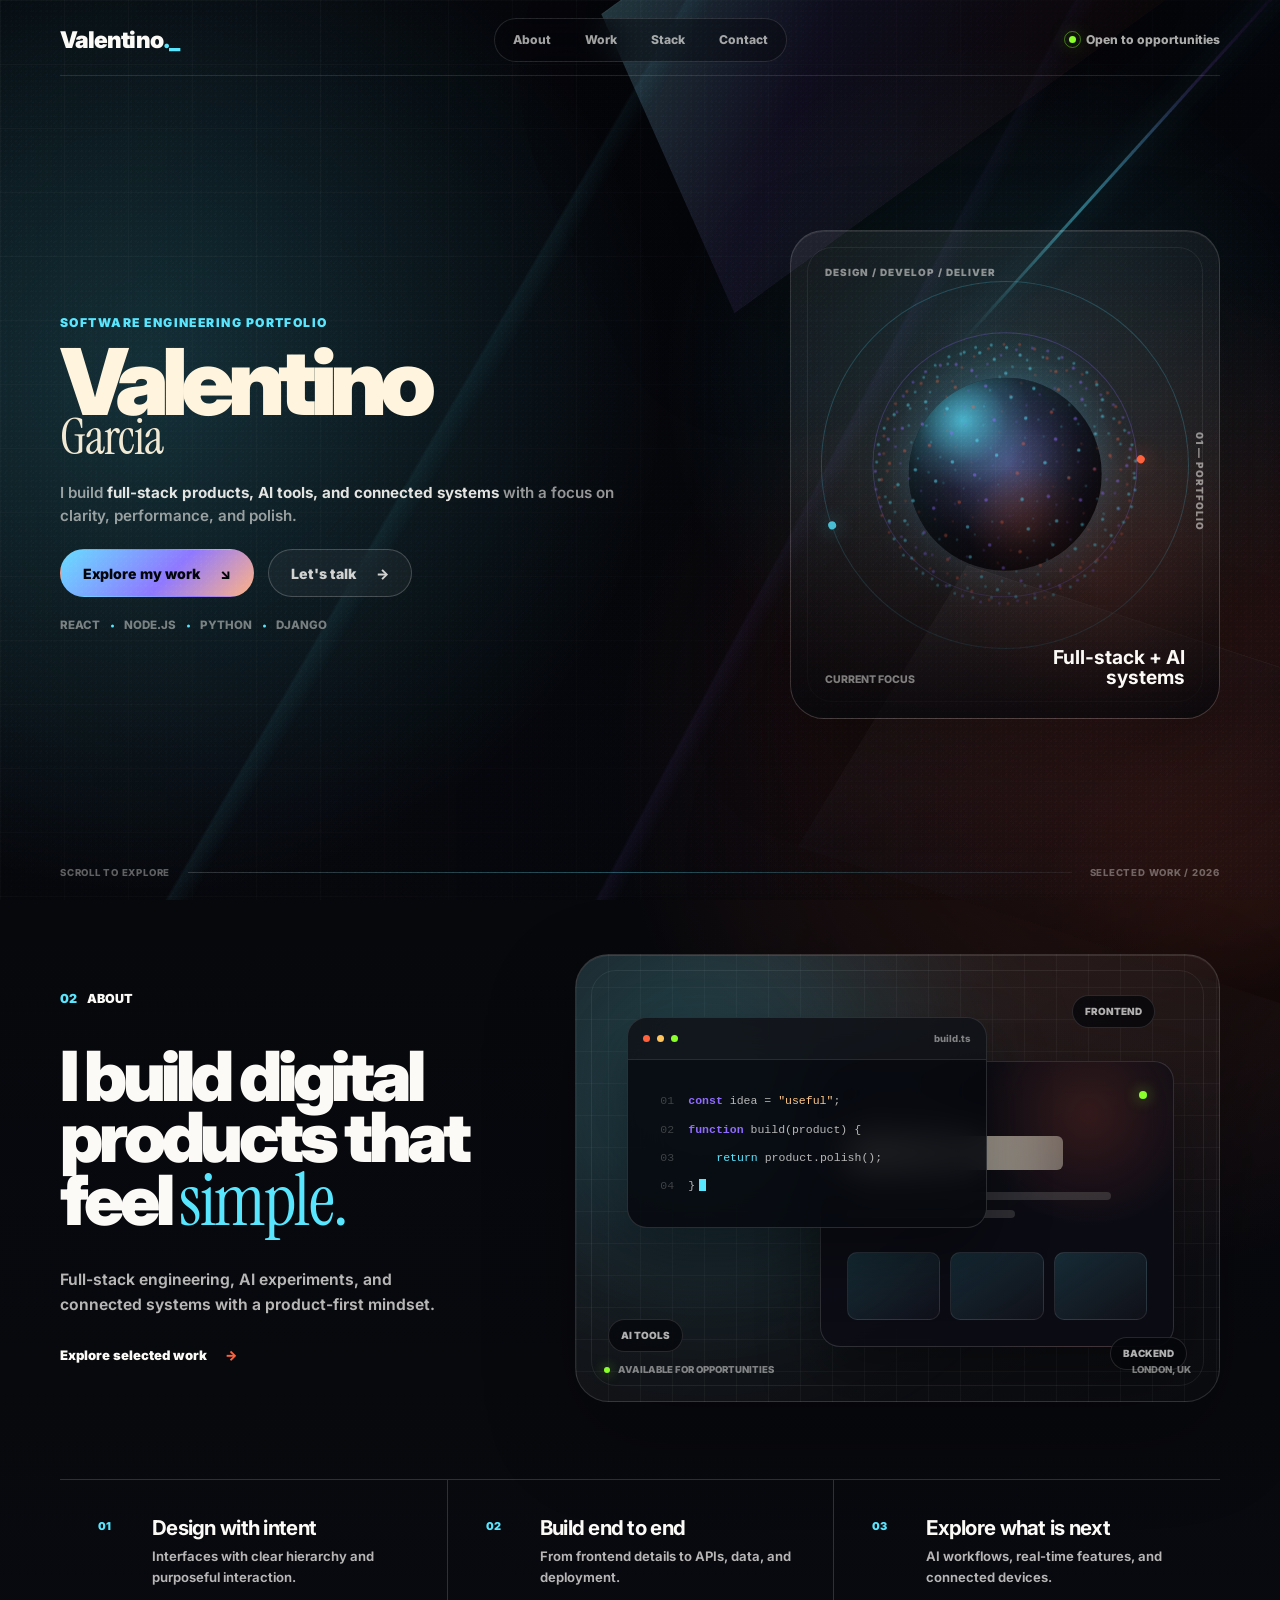
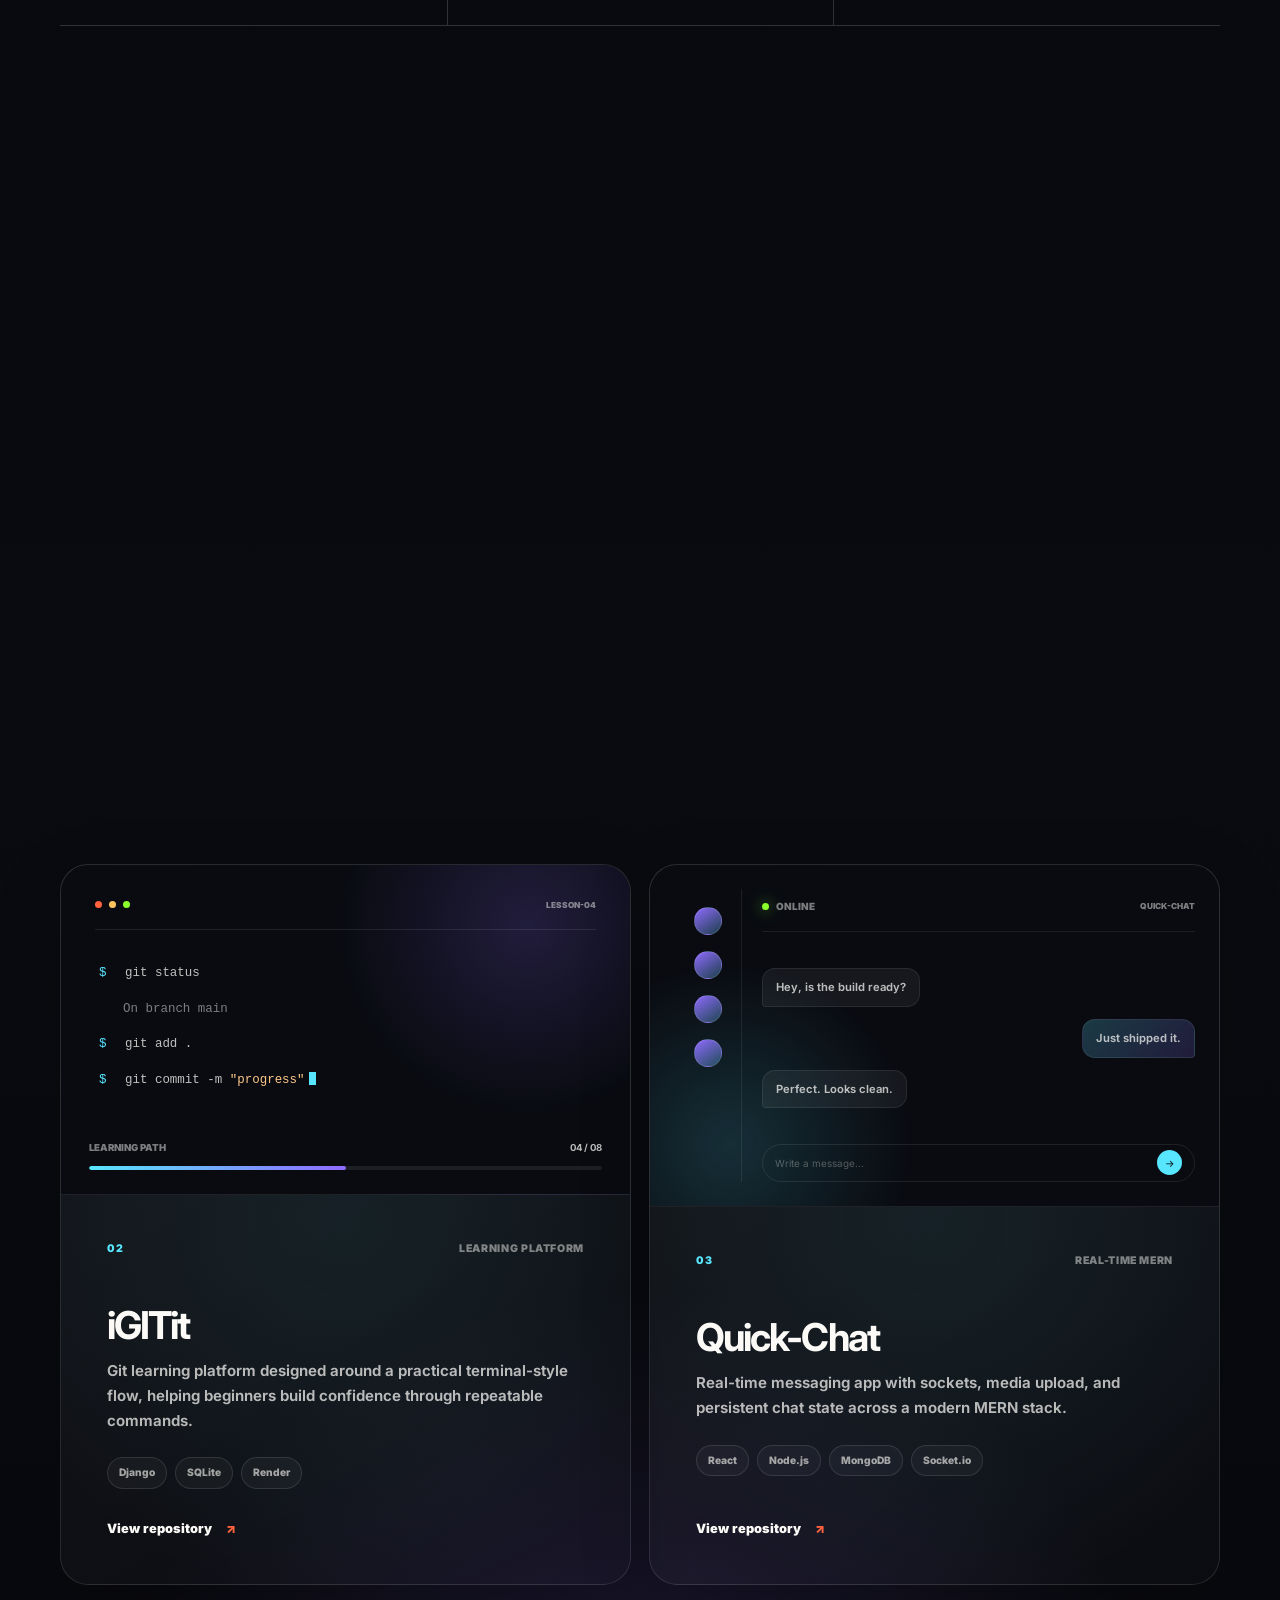
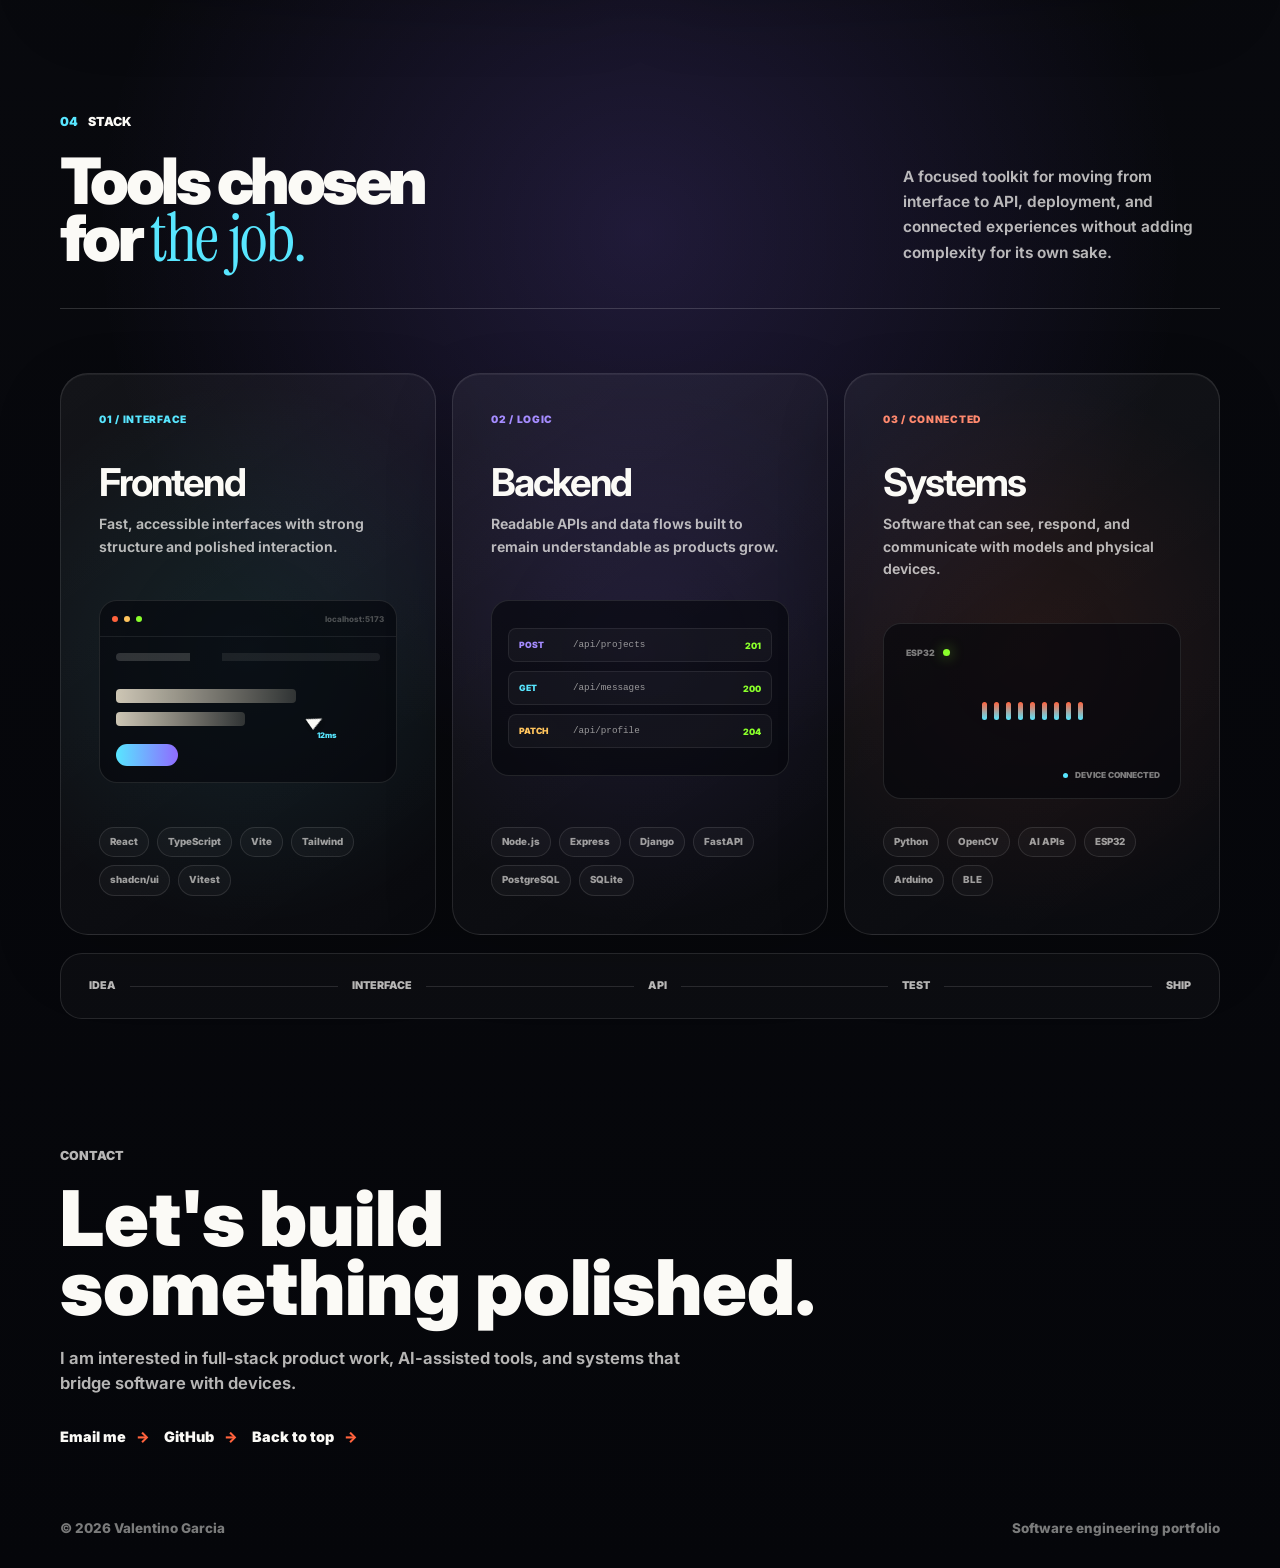
==== commit ca412f2a: "chore: complete basic foundation of website" ====
--- a/index.html
+++ b/index.html
@@ -156,81 +156,300 @@
       </section>
 
       <section class="work section-shell" id="work" aria-labelledby="work-title">
-        <div class="section-heading reveal">
-          <p class="section-kicker">Selected work</p>
-          <h2 id="work-title">Projects with code behind the polish.</h2>
+        <div class="work-heading reveal">
+          <div>
+            <p class="section-kicker"><span>03</span> Selected work</p>
+            <h2 id="work-title">Built to work.<br /><em>Designed to feel good.</em></h2>
+          </div>
           <p>
-            A focused set of builds showing full-stack delivery, real-time state, AI experimentation, and hardware-aware
-            thinking.
+            A focused selection of full-stack, AI, and real-time projects, each shaped around a clear problem and a
+            usable result.
           </p>
         </div>
 
-        <div class="project-list">
-          <article class="project-row reveal">
-            <span class="project-index">01</span>
-            <div class="project-main">
+        <div class="project-grid">
+          <article class="project-card project-card-featured reveal">
+            <a
+              class="project-preview preview-focus"
+              href="https://github.com/darkcom109/HackLondon2026"
+              target="_blank"
+              rel="noreferrer"
+              aria-label="Open the HackLondon2026 repository"
+            >
+              <div class="preview-toolbar">
+                <span>Focus assistant</span>
+                <span class="preview-live"><i></i>Live</span>
+              </div>
+              <div class="focus-dashboard">
+                <div class="focus-camera">
+                  <span class="camera-corner camera-corner-one"></span>
+                  <span class="camera-corner camera-corner-two"></span>
+                  <span class="camera-corner camera-corner-three"></span>
+                  <span class="camera-corner camera-corner-four"></span>
+                  <div class="focus-face">
+                    <span></span>
+                  </div>
+                  <p>Face detected</p>
+                </div>
+                <div class="focus-metrics">
+                  <div class="focus-score">
+                    <div>
+                      <strong>87</strong>
+                      <span>Focus score</span>
+                    </div>
+                  </div>
+                  <div class="device-signal">
+                    <span>ESP32 signal</span>
+                    <i></i><i></i><i></i><i></i>
+                  </div>
+                </div>
+              </div>
+            </a>
+
+            <div class="project-content">
+              <div class="project-meta">
+                <span>01</span>
+                <span>AI + Hardware</span>
+              </div>
               <h3>HackLondon2026</h3>
               <p>
                 Focus-aware study companion using computer vision, Claude API, and an ESP32 device to connect software
                 feedback with a physical signal.
               </p>
-              <p class="tech-line">Python / OpenCV / Claude API / ESP32</p>
-            </div>
-            <a class="text-link" href="https://github.com/darkcom109/HackLondon2026" target="_blank" rel="noreferrer">
-              Repository
+              <ul class="project-tags" aria-label="HackLondon2026 technologies">
+                <li>Python</li>
+                <li>OpenCV</li>
+                <li>Claude API</li>
+                <li>ESP32</li>
+              </ul>
+              <a class="project-link" href="https://github.com/darkcom109/HackLondon2026" target="_blank" rel="noreferrer">
+                View repository <span aria-hidden="true">&nearr;</span>
+              </a>
+            </div>
+          </article>
+
+          <article class="project-card reveal">
+            <a
+              class="project-preview preview-terminal"
+              href="https://github.com/darkcom109/iGITit"
+              target="_blank"
+              rel="noreferrer"
+              aria-label="Open the iGITit repository"
+            >
+              <div class="terminal-bar">
+                <span></span><span></span><span></span>
+                <small>lesson-04</small>
+              </div>
+              <div class="terminal-body">
+                <p><i>$</i> git status</p>
+                <p class="terminal-response">On branch main</p>
+                <p><i>$</i> git add .</p>
+                <p><i>$</i> git commit -m <em>"progress"</em><b></b></p>
+              </div>
+              <div class="lesson-progress">
+                <span>Learning path</span>
+                <strong>04 / 08</strong>
+                <i></i>
+              </div>
             </a>
-          </article>
-
-          <article class="project-row reveal">
-            <span class="project-index">02</span>
-            <div class="project-main">
+
+            <div class="project-content">
+              <div class="project-meta">
+                <span>02</span>
+                <span>Learning platform</span>
+              </div>
               <h3>iGITit</h3>
               <p>
                 Git learning platform designed around a practical terminal-style flow, helping beginners build confidence
                 through repeatable commands.
               </p>
-              <p class="tech-line">Django / SQLite / Render</p>
-            </div>
-            <a class="text-link" href="https://github.com/darkcom109/iGITit" target="_blank" rel="noreferrer">
-              Repository
+              <ul class="project-tags" aria-label="iGITit technologies">
+                <li>Django</li>
+                <li>SQLite</li>
+                <li>Render</li>
+              </ul>
+              <a class="project-link" href="https://github.com/darkcom109/iGITit" target="_blank" rel="noreferrer">
+                View repository <span aria-hidden="true">&nearr;</span>
+              </a>
+            </div>
+          </article>
+
+          <article class="project-card reveal">
+            <a
+              class="project-preview preview-chat"
+              href="https://github.com/darkcom109/Quick-Chat"
+              target="_blank"
+              rel="noreferrer"
+              aria-label="Open the Quick-Chat repository"
+            >
+              <div class="chat-sidebar">
+                <span class="chat-avatar"></span>
+                <span class="chat-avatar"></span>
+                <span class="chat-avatar"></span>
+                <span class="chat-avatar"></span>
+              </div>
+              <div class="chat-window">
+                <div class="chat-topbar">
+                  <span><i></i>Online</span>
+                  <small>Quick-Chat</small>
+                </div>
+                <div class="chat-messages">
+                  <p>Hey, is the build ready?</p>
+                  <p>Just shipped it.</p>
+                  <p>Perfect. Looks clean.</p>
+                </div>
+                <div class="chat-input"><span>Write a message...</span><i>&rarr;</i></div>
+              </div>
             </a>
-          </article>
-
-          <article class="project-row reveal">
-            <span class="project-index">03</span>
-            <div class="project-main">
+
+            <div class="project-content">
+              <div class="project-meta">
+                <span>03</span>
+                <span>Real-time MERN</span>
+              </div>
               <h3>Quick-Chat</h3>
               <p>
                 Real-time messaging app with sockets, media upload, and persistent chat state across a modern MERN stack.
               </p>
-              <p class="tech-line">React / Node.js / MongoDB / Socket.io</p>
-            </div>
-            <a class="text-link" href="https://github.com/darkcom109/Quick-Chat" target="_blank" rel="noreferrer">
-              Repository
-            </a>
+              <ul class="project-tags" aria-label="Quick-Chat technologies">
+                <li>React</li>
+                <li>Node.js</li>
+                <li>MongoDB</li>
+                <li>Socket.io</li>
+              </ul>
+              <a class="project-link" href="https://github.com/darkcom109/Quick-Chat" target="_blank" rel="noreferrer">
+                View repository <span aria-hidden="true">&nearr;</span>
+              </a>
+            </div>
           </article>
         </div>
       </section>
 
       <section class="stack section-shell" id="stack" aria-labelledby="stack-title">
-        <div class="section-heading reveal">
-          <p class="section-kicker">Stack</p>
-          <h2 id="stack-title">A practical toolkit for shipping real projects.</h2>
-        </div>
-
-        <div class="stack-list reveal">
+        <div class="stack-heading reveal">
           <div>
-            <h3>Frontend</h3>
-            <p>React / TypeScript / Vite / Tailwind / shadcn/ui / Vitest</p>
-          </div>
-          <div>
-            <h3>Backend</h3>
-            <p>Node.js / Express / Django / FastAPI / PostgreSQL / SQLite</p>
-          </div>
-          <div>
-            <h3>Systems</h3>
-            <p>Python / OpenCV / AI APIs / ESP32 / Arduino / BLE</p>
-          </div>
+            <p class="section-kicker"><span>04</span> Stack</p>
+            <h2 id="stack-title">Tools chosen for <em>the job.</em></h2>
+          </div>
+          <p>
+            A focused toolkit for moving from interface to API, deployment, and connected experiences without adding
+            complexity for its own sake.
+          </p>
+        </div>
+
+        <div class="stack-grid">
+          <article class="stack-card stack-card-frontend reveal">
+            <div class="stack-card-heading">
+              <span>01 / Interface</span>
+              <h3>Frontend</h3>
+              <p>Fast, accessible interfaces with strong structure and polished interaction.</p>
+            </div>
+
+            <div class="stack-preview stack-preview-browser" aria-hidden="true">
+              <div class="stack-browser-bar">
+                <span></span><span></span><span></span>
+                <small>localhost:5173</small>
+              </div>
+              <div class="stack-browser-body">
+                <div class="stack-browser-nav"></div>
+                <div class="stack-browser-copy">
+                  <span></span>
+                  <span></span>
+                </div>
+                <div class="stack-browser-button"></div>
+                <div class="stack-cursor">
+                  <i></i>
+                  <small>12ms</small>
+                </div>
+              </div>
+            </div>
+
+            <ul class="stack-tags" aria-label="Frontend technologies">
+              <li>React</li>
+              <li>TypeScript</li>
+              <li>Vite</li>
+              <li>Tailwind</li>
+              <li>shadcn/ui</li>
+              <li>Vitest</li>
+            </ul>
+          </article>
+
+          <article class="stack-card stack-card-backend reveal">
+            <div class="stack-card-heading">
+              <span>02 / Logic</span>
+              <h3>Backend</h3>
+              <p>Readable APIs and data flows built to remain understandable as products grow.</p>
+            </div>
+
+            <div class="stack-preview stack-preview-api" aria-hidden="true">
+              <div class="api-request">
+                <span>POST</span>
+                <code>/api/projects</code>
+                <i>201</i>
+              </div>
+              <div class="api-request">
+                <span>GET</span>
+                <code>/api/messages</code>
+                <i>200</i>
+              </div>
+              <div class="api-request">
+                <span>PATCH</span>
+                <code>/api/profile</code>
+                <i>204</i>
+              </div>
+              <div class="api-pulse"></div>
+            </div>
+
+            <ul class="stack-tags" aria-label="Backend technologies">
+              <li>Node.js</li>
+              <li>Express</li>
+              <li>Django</li>
+              <li>FastAPI</li>
+              <li>PostgreSQL</li>
+              <li>SQLite</li>
+            </ul>
+          </article>
+
+          <article class="stack-card stack-card-systems reveal">
+            <div class="stack-card-heading">
+              <span>03 / Connected</span>
+              <h3>Systems</h3>
+              <p>Software that can see, respond, and communicate with models and physical devices.</p>
+            </div>
+
+            <div class="stack-preview stack-preview-signal" aria-hidden="true">
+              <div class="signal-device">
+                <span>ESP32</span>
+                <i></i>
+              </div>
+              <div class="signal-wave">
+                <i></i><i></i><i></i><i></i><i></i><i></i><i></i><i></i><i></i>
+              </div>
+              <div class="signal-status"><span></span>Device connected</div>
+            </div>
+
+            <ul class="stack-tags" aria-label="Systems technologies">
+              <li>Python</li>
+              <li>OpenCV</li>
+              <li>AI APIs</li>
+              <li>ESP32</li>
+              <li>Arduino</li>
+              <li>BLE</li>
+            </ul>
+          </article>
+        </div>
+
+        <div class="stack-pipeline reveal" aria-label="Product delivery process">
+          <span>Idea</span>
+          <i></i>
+          <span>Interface</span>
+          <i></i>
+          <span>API</span>
+          <i></i>
+          <span>Test</span>
+          <i></i>
+          <span>Ship</span>
+          <b aria-hidden="true"></b>
         </div>
       </section>
 
--- a/assets/style/style.css
+++ b/assets/style/style.css
@@ -302,8 +302,7 @@
 
 .eyebrow,
 .section-kicker,
-.project-index,
-.principle-top > span:first-child {
+.project-index {
   color: var(--muted);
   font-size: 0.78rem;
   font-weight: 900;
@@ -1077,7 +1076,8 @@
   line-height: 1.55;
 }
 
-.section-heading {
+.section-heading,
+.work-heading {
   display: grid;
   max-width: 860px;
   gap: 18px;
@@ -1089,62 +1089,1215 @@
   margin-bottom: 0;
 }
 
-.project-list {
-  border-top: 1px solid var(--line);
-}
-
-.project-row {
+.work-heading {
+  max-width: none;
+  align-items: end;
+  grid-template-columns: minmax(0, 1fr) minmax(280px, 0.42fr);
+  gap: clamp(36px, 7vw, 100px);
+  margin-bottom: clamp(38px, 5vw, 66px);
+  padding-bottom: clamp(28px, 3vw, 40px);
+  border-bottom: 1px solid var(--line);
+}
+
+.work-heading .section-kicker {
+  display: flex;
+  align-items: center;
+  gap: 10px;
+  margin-bottom: 20px;
+  color: var(--ink);
+}
+
+.work-heading .section-kicker span {
+  color: var(--cyan);
+}
+
+.work-heading h2 {
+  max-width: 11ch;
+  margin-bottom: 0;
+  font-size: clamp(3rem, 5vw, 5.7rem);
+  font-weight: 900;
+  line-height: 0.9;
+  letter-spacing: -0.055em;
+}
+
+.work-heading h2 em {
+  color: var(--cyan);
+  font-family: "Instrument Serif", Georgia, serif;
+  font-size: 1.04em;
+  font-style: normal;
+  font-weight: 400;
+  letter-spacing: -0.02em;
+}
+
+.work-heading > p {
+  max-width: 42ch;
+  margin-bottom: 4px;
+  color: var(--muted);
+  font-size: 0.96rem;
+  font-weight: 650;
+  line-height: 1.65;
+}
+
+.project-grid {
   display: grid;
-  align-items: start;
-  grid-template-columns: 70px minmax(0, 1fr) auto;
-  gap: clamp(18px, 4vw, 54px);
-  padding: clamp(28px, 5vw, 58px) 0;
-  border-bottom: 1px solid var(--line);
-}
-
-.project-main h3 {
-  margin-bottom: 14px;
-  font-size: clamp(2.1rem, 5vw, 4.6rem);
-  line-height: 0.9;
-}
-
-.project-main p {
-  max-width: 680px;
-  margin-bottom: 18px;
+  grid-template-columns: repeat(2, minmax(0, 1fr));
+  gap: 18px;
+}
+
+.project-card {
+  --spot-x: 50%;
+  --spot-y: 50%;
+  position: relative;
+  display: grid;
+  min-width: 0;
+  overflow: hidden;
+  border: 1px solid rgba(255, 255, 255, 0.11);
+  border-radius: 28px;
+  background:
+    radial-gradient(circle at var(--spot-x) var(--spot-y), rgba(88, 230, 255, 0.075), transparent 24rem),
+    linear-gradient(145deg, rgba(255, 255, 255, 0.052), rgba(255, 255, 255, 0.014));
+  box-shadow:
+    inset 0 1px 0 rgba(255, 255, 255, 0.06),
+    0 24px 70px rgba(0, 0, 0, 0.18);
+  transition: border-color 260ms ease, box-shadow 260ms ease, transform 260ms ease;
+}
+
+.project-card::after {
+  position: absolute;
+  top: -70%;
+  left: -35%;
+  z-index: 8;
+  width: 30%;
+  height: 240%;
+  content: "";
+  background: linear-gradient(90deg, transparent, rgba(255, 255, 255, 0.08), transparent);
+  opacity: 0;
+  pointer-events: none;
+  transform: rotate(18deg);
+  transition: left 650ms ease, opacity 220ms ease;
+}
+
+.project-card:hover {
+  border-color: rgba(88, 230, 255, 0.22);
+  box-shadow:
+    inset 0 1px 0 rgba(255, 255, 255, 0.08),
+    0 34px 90px rgba(0, 0, 0, 0.3);
+  transform: translateY(-6px);
+}
+
+.project-card:hover::after {
+  left: 115%;
+  opacity: 1;
+}
+
+.project-card-featured {
+  grid-column: 1 / -1;
+  grid-template-columns: minmax(0, 1.15fr) minmax(330px, 0.85fr);
+}
+
+.project-preview {
+  position: relative;
+  display: block;
+  min-height: 330px;
+  overflow: hidden;
+  border-bottom: 1px solid rgba(255, 255, 255, 0.09);
+  background:
+    linear-gradient(rgba(255, 255, 255, 0.034) 1px, transparent 1px),
+    linear-gradient(90deg, rgba(255, 255, 255, 0.034) 1px, transparent 1px),
+    rgba(5, 7, 12, 0.68);
+  background-size: 30px 30px, 30px 30px, auto;
+  transition: filter 260ms ease;
+}
+
+.project-card-featured .project-preview {
+  min-height: 430px;
+  border-right: 1px solid rgba(255, 255, 255, 0.09);
+  border-bottom: 0;
+}
+
+.project-card:hover .project-preview {
+  filter: saturate(1.12) brightness(1.04);
+}
+
+.project-content {
+  display: flex;
+  min-width: 0;
+  flex-direction: column;
+  padding: clamp(28px, 4vw, 46px);
+}
+
+.project-card-featured .project-content {
+  justify-content: center;
+}
+
+.project-meta {
+  display: flex;
+  align-items: center;
+  justify-content: space-between;
+  gap: 20px;
+  margin-bottom: clamp(30px, 4vw, 52px);
+  color: var(--faint);
+  font-size: 0.66rem;
+  font-weight: 900;
+  letter-spacing: 0.06em;
+  text-transform: uppercase;
+}
+
+.project-meta span:first-child {
+  color: var(--cyan);
+}
+
+.project-content h3 {
+  margin-bottom: 16px;
+  font-size: clamp(2rem, 3.4vw, 4rem);
+  line-height: 0.92;
+  letter-spacing: -0.05em;
+}
+
+.project-card:not(.project-card-featured) .project-content h3 {
+  font-size: clamp(2rem, 3vw, 3.2rem);
+}
+
+.project-content > p {
+  max-width: 540px;
+  margin-bottom: 24px;
   color: var(--muted);
+  font-size: 0.94rem;
   font-weight: 650;
-}
-
-.project-main .tech-line {
-  margin-bottom: 0;
+  line-height: 1.65;
+}
+
+.project-tags {
+  display: flex;
+  flex-wrap: wrap;
+  gap: 8px;
+  margin: 0 0 30px;
+  padding: 0;
+  list-style: none;
+}
+
+.project-tags li {
+  padding: 7px 11px;
+  border: 1px solid rgba(255, 255, 255, 0.11);
+  border-radius: 999px;
+  background: rgba(255, 255, 255, 0.035);
+  color: rgba(251, 250, 246, 0.62);
+  font-size: 0.64rem;
+  font-weight: 850;
+}
+
+.project-link {
+  display: inline-flex;
+  width: fit-content;
+  align-items: center;
+  gap: 14px;
+  margin-top: auto;
+  color: var(--ink);
+  font-size: 0.8rem;
+  font-weight: 900;
+}
+
+.project-link span {
+  color: var(--coral);
+  transition: transform 180ms ease;
+}
+
+.project-link:hover,
+.project-link:focus-visible {
+  color: var(--lime);
+}
+
+.project-link:hover span,
+.project-link:focus-visible span {
+  transform: translate(3px, -3px);
+}
+
+.preview-toolbar,
+.terminal-bar,
+.chat-topbar {
   color: var(--faint);
-  font-size: 0.84rem;
+  font-size: 0.62rem;
   font-weight: 900;
   text-transform: uppercase;
 }
 
-.stack-list {
+.preview-toolbar {
+  display: flex;
+  align-items: center;
+  justify-content: space-between;
+  padding: 22px 24px;
+}
+
+.preview-live {
+  display: flex;
+  align-items: center;
+  gap: 7px;
+}
+
+.preview-live i,
+.chat-topbar i {
+  width: 7px;
+  height: 7px;
+  border-radius: 50%;
+  background: var(--lime);
+  box-shadow: 0 0 14px rgba(138, 255, 43, 0.68);
+  animation: project-live 1.8s ease-in-out infinite;
+}
+
+.focus-dashboard {
+  display: grid;
+  min-height: 350px;
+  align-items: center;
+  grid-template-columns: minmax(0, 1.2fr) minmax(180px, 0.8fr);
+  gap: 18px;
+  padding: 8px 24px 28px;
+}
+
+.focus-camera,
+.focus-metrics > div {
+  border: 1px solid rgba(255, 255, 255, 0.1);
+  border-radius: 18px;
+  background: rgba(5, 7, 12, 0.58);
+}
+
+.focus-camera {
+  position: relative;
+  display: grid;
+  min-height: 280px;
+  place-items: center;
+  overflow: hidden;
+}
+
+.focus-camera::before {
+  position: absolute;
+  top: -30%;
+  left: 0;
+  width: 100%;
+  height: 34%;
+  content: "";
+  background: linear-gradient(180deg, transparent, rgba(88, 230, 255, 0.12), transparent);
+  animation: focus-scan 4.6s ease-in-out infinite;
+}
+
+.focus-camera > p {
+  position: absolute;
+  right: 16px;
+  bottom: 12px;
+  margin-bottom: 0;
+  color: rgba(251, 250, 246, 0.44);
+  font-size: 0.58rem;
+  font-weight: 900;
+  text-transform: uppercase;
+}
+
+.focus-face {
+  position: relative;
+  width: 104px;
+  aspect-ratio: 0.8;
+  border: 1px solid rgba(88, 230, 255, 0.46);
+  border-radius: 46% 46% 40% 40%;
+  box-shadow: 0 0 34px rgba(88, 230, 255, 0.12);
+  animation: face-breathe 3.2s ease-in-out infinite;
+}
+
+.focus-face::before,
+.focus-face::after {
+  position: absolute;
+  top: 38%;
+  width: 6px;
+  height: 3px;
+  border-radius: 999px;
+  background: var(--cyan);
+  content: "";
+  box-shadow: 0 0 9px rgba(88, 230, 255, 0.72);
+}
+
+.focus-face::before {
+  left: 29%;
+}
+
+.focus-face::after {
+  right: 29%;
+}
+
+.focus-face span {
+  position: absolute;
+  bottom: 24%;
+  left: 50%;
+  width: 22px;
+  height: 8px;
+  border-bottom: 1px solid rgba(88, 230, 255, 0.6);
+  border-radius: 50%;
+  transform: translateX(-50%);
+}
+
+.camera-corner {
+  position: absolute;
+  width: 30px;
+  height: 30px;
+  border-color: var(--cyan);
+  opacity: 0.6;
+}
+
+.camera-corner-one {
+  top: 18px;
+  left: 18px;
+  border-top: 1px solid;
+  border-left: 1px solid;
+}
+
+.camera-corner-two {
+  top: 18px;
+  right: 18px;
+  border-top: 1px solid;
+  border-right: 1px solid;
+}
+
+.camera-corner-three {
+  bottom: 18px;
+  left: 18px;
+  border-bottom: 1px solid;
+  border-left: 1px solid;
+}
+
+.camera-corner-four {
+  right: 18px;
+  bottom: 18px;
+  border-right: 1px solid;
+  border-bottom: 1px solid;
+}
+
+.focus-metrics {
+  display: grid;
+  gap: 18px;
+}
+
+.focus-score {
+  display: grid;
+  min-height: 180px;
+  place-items: center;
+}
+
+.focus-score > div {
+  position: relative;
+  display: grid;
+  width: 116px;
+  aspect-ratio: 1;
+  place-content: center;
+  border-radius: 50%;
+  background: conic-gradient(var(--cyan) 0 87%, rgba(255, 255, 255, 0.08) 87% 100%);
+  animation: score-turn 7s ease-in-out infinite;
+  text-align: center;
+}
+
+.focus-score > div::after {
+  position: absolute;
+  inset: 6px;
+  border-radius: 50%;
+  background: #0a0c13;
+  content: "";
+}
+
+.focus-score strong,
+.focus-score span {
+  position: relative;
+  z-index: 1;
+}
+
+.focus-score strong {
+  font-size: 2rem;
+  line-height: 1;
+}
+
+.focus-score span {
+  margin-top: 6px;
+  color: var(--faint);
+  font-size: 0.55rem;
+  font-weight: 900;
+  text-transform: uppercase;
+}
+
+.device-signal {
+  min-height: 84px;
+  padding: 18px;
+}
+
+.device-signal span {
+  display: block;
+  margin-bottom: 14px;
+  color: var(--faint);
+  font-size: 0.58rem;
+  font-weight: 900;
+  text-transform: uppercase;
+}
+
+.device-signal i {
+  display: inline-block;
+  width: 12%;
+  height: 20px;
+  margin-right: 6px;
+  border-radius: 3px;
+  background: linear-gradient(180deg, var(--lime), rgba(138, 255, 43, 0.18));
+  transform-origin: bottom;
+  animation: signal-bars 1.6s ease-in-out infinite;
+}
+
+.device-signal i:nth-of-type(2) {
+  animation-delay: -0.3s;
+}
+
+.device-signal i:nth-of-type(3) {
+  animation-delay: -0.6s;
+}
+
+.device-signal i:nth-of-type(4) {
+  animation-delay: -0.9s;
+}
+
+.preview-terminal {
+  min-height: 330px;
+  padding: 34px;
+  background:
+    radial-gradient(circle at 82% 18%, rgba(143, 107, 255, 0.18), transparent 35%),
+    #090b11;
+}
+
+.terminal-bar {
+  display: flex;
+  align-items: center;
+  gap: 7px;
+  padding-bottom: 18px;
+  border-bottom: 1px solid rgba(255, 255, 255, 0.09);
+}
+
+.terminal-bar > span {
+  width: 7px;
+  height: 7px;
+  border-radius: 50%;
+  background: var(--coral);
+}
+
+.terminal-bar > span:nth-child(2) {
+  background: #ffc45d;
+}
+
+.terminal-bar > span:nth-child(3) {
+  background: var(--lime);
+}
+
+.terminal-bar small {
+  margin-left: auto;
+}
+
+.terminal-body {
+  display: grid;
+  gap: 17px;
+  padding: 34px 4px 22px;
+  font-family: Consolas, "Courier New", monospace;
+}
+
+.terminal-body p {
+  margin: 0;
+  color: rgba(251, 250, 246, 0.76);
+  font-size: 0.78rem;
+  animation: terminal-line 5.5s ease-in-out infinite;
+}
+
+.terminal-body p:nth-child(2) {
+  animation-delay: -4.2s;
+}
+
+.terminal-body p:nth-child(3) {
+  animation-delay: -2.9s;
+}
+
+.terminal-body p:nth-child(4) {
+  animation-delay: -1.6s;
+}
+
+.terminal-body i {
+  margin-right: 11px;
+  color: var(--cyan);
+  font-style: normal;
+}
+
+.terminal-response {
+  padding-left: 24px;
+  color: var(--faint) !important;
+}
+
+.terminal-body em {
+  color: #ffc887;
+  font-style: normal;
+}
+
+.terminal-body b {
+  display: inline-block;
+  width: 7px;
+  height: 1em;
+  margin-left: 4px;
+  background: var(--cyan);
+  vertical-align: -0.12em;
+  animation: cursor-blink 900ms steps(1) infinite;
+}
+
+.lesson-progress {
+  position: absolute;
+  right: 28px;
+  bottom: 24px;
+  left: 28px;
+  display: grid;
+  grid-template-columns: 1fr auto;
+  gap: 10px 18px;
+  color: var(--faint);
+  font-size: 0.6rem;
+  font-weight: 900;
+  text-transform: uppercase;
+}
+
+.lesson-progress strong {
+  color: rgba(251, 250, 246, 0.72);
+}
+
+.lesson-progress i {
+  position: relative;
+  grid-column: 1 / -1;
+  height: 4px;
+  overflow: hidden;
+  border-radius: 999px;
+  background: rgba(255, 255, 255, 0.08);
+}
+
+.lesson-progress i::after {
+  position: absolute;
+  inset: 0;
+  width: 50%;
+  border-radius: inherit;
+  background: linear-gradient(90deg, var(--cyan), var(--violet));
+  content: "";
+  animation: progress-breathe 3s ease-in-out infinite;
+}
+
+.preview-chat {
+  display: grid;
+  min-height: 330px;
+  grid-template-columns: 68px minmax(0, 1fr);
+  padding: 24px;
+  background:
+    radial-gradient(circle at 14% 82%, rgba(88, 230, 255, 0.16), transparent 32%),
+    #090b11;
+}
+
+.chat-sidebar {
+  display: flex;
+  align-items: center;
+  flex-direction: column;
+  gap: 16px;
+  padding-top: 18px;
+  border-right: 1px solid rgba(255, 255, 255, 0.08);
+}
+
+.chat-avatar {
+  width: 28px;
+  height: 28px;
+  border: 1px solid rgba(255, 255, 255, 0.12);
+  border-radius: 50%;
+  background: linear-gradient(145deg, var(--violet), rgba(88, 230, 255, 0.24));
+  animation: avatar-pulse 3.5s ease-in-out infinite;
+}
+
+.chat-avatar:nth-child(2) {
+  animation-delay: -0.8s;
+}
+
+.chat-avatar:nth-child(3) {
+  animation-delay: -1.6s;
+}
+
+.chat-avatar:nth-child(4) {
+  animation-delay: -2.4s;
+}
+
+.chat-window {
+  display: flex;
+  min-width: 0;
+  flex-direction: column;
+  padding-left: 20px;
+}
+
+.chat-topbar {
+  display: flex;
+  align-items: center;
+  justify-content: space-between;
+  padding: 10px 0 18px;
+  border-bottom: 1px solid rgba(255, 255, 255, 0.08);
+}
+
+.chat-topbar span {
+  display: flex;
+  align-items: center;
+  gap: 7px;
+}
+
+.chat-messages {
+  display: flex;
+  flex: 1;
+  justify-content: center;
+  flex-direction: column;
+  gap: 12px;
+  padding: 18px 0;
+}
+
+.chat-messages p {
+  width: fit-content;
+  max-width: 84%;
+  margin: 0;
+  padding: 10px 13px;
+  border: 1px solid rgba(255, 255, 255, 0.08);
+  border-radius: 13px 13px 13px 4px;
+  background: rgba(255, 255, 255, 0.055);
+  color: rgba(251, 250, 246, 0.72);
+  font-size: 0.7rem;
+  font-weight: 650;
+  animation: message-float 4.5s ease-in-out infinite;
+}
+
+.chat-messages p:nth-child(2) {
+  align-self: flex-end;
+  border-radius: 13px 13px 4px 13px;
+  background: linear-gradient(135deg, rgba(88, 230, 255, 0.22), rgba(143, 107, 255, 0.18));
+  animation-delay: -1.5s;
+}
+
+.chat-messages p:nth-child(3) {
+  animation-delay: -3s;
+}
+
+.chat-input {
+  display: flex;
+  min-height: 38px;
+  align-items: center;
+  justify-content: space-between;
+  padding: 0 12px;
+  border: 1px solid rgba(255, 255, 255, 0.09);
+  border-radius: 999px;
+  color: rgba(251, 250, 246, 0.3);
+  font-size: 0.62rem;
+}
+
+.chat-input i {
+  display: grid;
+  width: 25px;
+  height: 25px;
+  place-items: center;
+  border-radius: 50%;
+  background: var(--cyan);
+  color: #05060a;
+  font-style: normal;
+}
+
+.stack-heading {
+  display: grid;
+  align-items: end;
+  grid-template-columns: minmax(0, 1fr) minmax(280px, 0.42fr);
+  gap: clamp(36px, 7vw, 100px);
+  margin-bottom: clamp(38px, 5vw, 66px);
+  padding-bottom: clamp(28px, 3vw, 40px);
+  border-bottom: 1px solid var(--line);
+}
+
+.stack-heading .section-kicker {
+  display: flex;
+  align-items: center;
+  gap: 10px;
+  margin-bottom: 20px;
+  color: var(--ink);
+}
+
+.stack-heading .section-kicker span {
+  color: var(--cyan);
+}
+
+.stack-heading h2 {
+  max-width: 10ch;
+  margin-bottom: 0;
+  font-size: clamp(3rem, 5vw, 5.7rem);
+  font-weight: 900;
+  line-height: 0.9;
+  letter-spacing: -0.055em;
+}
+
+.stack-heading h2 em {
+  color: var(--cyan);
+  font-family: "Instrument Serif", Georgia, serif;
+  font-size: 1.04em;
+  font-style: normal;
+  font-weight: 400;
+  letter-spacing: -0.02em;
+}
+
+.stack-heading > p {
+  max-width: 43ch;
+  margin-bottom: 4px;
+  color: var(--muted);
+  font-size: 0.96rem;
+  font-weight: 650;
+  line-height: 1.65;
+}
+
+.stack-grid {
   display: grid;
   grid-template-columns: repeat(3, minmax(0, 1fr));
-  gap: clamp(26px, 5vw, 72px);
-  padding-top: 8px;
-}
-
-.stack-list div {
-  border-top: 1px solid var(--line);
-  padding-top: 24px;
-}
-
-.stack-list h3 {
-  margin-bottom: 14px;
-  font-size: clamp(1.5rem, 2.6vw, 2.2rem);
-  line-height: 1;
-}
-
-.stack-list p {
+  gap: 16px;
+}
+
+.stack-card {
+  --stack-x: 50%;
+  --stack-y: 50%;
+  position: relative;
+  display: flex;
+  min-width: 0;
+  min-height: 510px;
+  overflow: hidden;
+  flex-direction: column;
+  padding: clamp(26px, 3vw, 38px);
+  border: 1px solid rgba(255, 255, 255, 0.11);
+  border-radius: 28px;
+  background:
+    radial-gradient(circle at var(--stack-x) var(--stack-y), rgba(88, 230, 255, 0.09), transparent 17rem),
+    linear-gradient(145deg, rgba(255, 255, 255, 0.052), rgba(255, 255, 255, 0.014));
+  box-shadow:
+    inset 0 1px 0 rgba(255, 255, 255, 0.06),
+    0 24px 70px rgba(0, 0, 0, 0.16);
+  transition: border-color 240ms ease, box-shadow 240ms ease, transform 240ms ease;
+}
+
+.stack-card::after {
+  position: absolute;
+  top: -70%;
+  left: -35%;
+  z-index: 6;
+  width: 30%;
+  height: 240%;
+  content: "";
+  background: linear-gradient(90deg, transparent, rgba(255, 255, 255, 0.07), transparent);
+  opacity: 0;
+  pointer-events: none;
+  transform: rotate(18deg);
+  transition: left 650ms ease, opacity 220ms ease;
+}
+
+.stack-card:hover {
+  border-color: rgba(88, 230, 255, 0.22);
+  box-shadow:
+    inset 0 1px 0 rgba(255, 255, 255, 0.08),
+    0 32px 86px rgba(0, 0, 0, 0.28);
+  transform: translateY(-6px);
+}
+
+.stack-card:hover::after {
+  left: 115%;
+  opacity: 1;
+}
+
+.stack-card-backend {
+  background:
+    radial-gradient(circle at var(--stack-x) var(--stack-y), rgba(143, 107, 255, 0.1), transparent 17rem),
+    linear-gradient(145deg, rgba(255, 255, 255, 0.052), rgba(255, 255, 255, 0.014));
+}
+
+.stack-card-systems {
+  background:
+    radial-gradient(circle at var(--stack-x) var(--stack-y), rgba(255, 98, 61, 0.09), transparent 17rem),
+    linear-gradient(145deg, rgba(255, 255, 255, 0.052), rgba(255, 255, 255, 0.014));
+}
+
+.stack-card-heading > span {
+  display: block;
+  margin-bottom: clamp(26px, 3vw, 38px);
+  color: var(--cyan);
+  font-size: 0.64rem;
+  font-weight: 900;
+  letter-spacing: 0.07em;
+  text-transform: uppercase;
+}
+
+.stack-card-backend .stack-card-heading > span {
+  color: #a58cff;
+}
+
+.stack-card-systems .stack-card-heading > span {
+  color: #ff896e;
+}
+
+.stack-card-heading h3 {
+  margin-bottom: 13px;
+  font-size: clamp(2rem, 3vw, 3.2rem);
+  line-height: 0.92;
+  letter-spacing: -0.05em;
+}
+
+.stack-card-heading p {
+  max-width: 34ch;
   margin-bottom: 0;
   color: var(--muted);
-  font-weight: 700;
+  font-size: 0.88rem;
+  font-weight: 650;
+  line-height: 1.6;
+}
+
+.stack-preview {
+  position: relative;
+  min-height: 176px;
+  overflow: hidden;
+  margin: clamp(28px, 4vw, 42px) 0 28px;
+  border: 1px solid rgba(255, 255, 255, 0.1);
+  border-radius: 18px;
+  background: rgba(5, 7, 12, 0.62);
+}
+
+.stack-browser-bar {
+  display: flex;
+  min-height: 36px;
+  align-items: center;
+  gap: 6px;
+  padding: 0 12px;
+  border-bottom: 1px solid rgba(255, 255, 255, 0.08);
+}
+
+.stack-browser-bar > span {
+  width: 6px;
+  height: 6px;
+  border-radius: 50%;
+  background: var(--coral);
+}
+
+.stack-browser-bar > span:nth-child(2) {
+  background: #ffc45d;
+}
+
+.stack-browser-bar > span:nth-child(3) {
+  background: var(--lime);
+}
+
+.stack-browser-bar small {
+  margin-left: auto;
+  color: rgba(251, 250, 246, 0.28);
+  font-size: 0.5rem;
+  font-weight: 800;
+}
+
+.stack-browser-body {
+  position: relative;
+  min-height: 138px;
+  padding: 16px;
+}
+
+.stack-browser-nav {
+  width: 100%;
+  height: 8px;
+  border-radius: 999px;
+  background: linear-gradient(90deg, rgba(251, 250, 246, 0.16) 0 28%, transparent 28% 40%, rgba(251, 250, 246, 0.08) 40%);
+}
+
+.stack-browser-copy {
+  display: grid;
+  gap: 9px;
+  width: 68%;
+  margin-top: 28px;
+}
+
+.stack-browser-copy span {
+  height: 14px;
+  border-radius: 4px;
+  background: linear-gradient(90deg, rgba(255, 245, 222, 0.8), rgba(255, 245, 222, 0.16));
+  animation: stack-copy-breathe 3.4s ease-in-out infinite;
+}
+
+.stack-browser-copy span:last-child {
+  width: 72%;
+  animation-delay: -1.7s;
+}
+
+.stack-browser-button {
+  width: 62px;
+  height: 22px;
+  margin-top: 18px;
+  border-radius: 999px;
+  background: linear-gradient(90deg, var(--cyan), var(--violet));
+}
+
+.stack-cursor {
+  position: absolute;
+  right: 20%;
+  bottom: 28%;
+  animation: stack-cursor-move 5s ease-in-out infinite;
+}
+
+.stack-cursor i {
+  display: block;
+  width: 0;
+  height: 0;
+  border-top: 9px solid transparent;
+  border-bottom: 4px solid transparent;
+  border-left: 14px solid var(--ink);
+  filter: drop-shadow(0 2px 4px rgba(0, 0, 0, 0.45));
+  transform: rotate(-35deg);
+}
+
+.stack-cursor small {
+  display: block;
+  margin: 3px 0 0 9px;
+  color: var(--cyan);
+  font-size: 0.48rem;
+  font-weight: 900;
+}
+
+.stack-preview-api {
+  display: grid;
+  align-content: center;
+  gap: 9px;
+  padding: 20px 16px;
+}
+
+.api-request {
+  position: relative;
+  z-index: 1;
+  display: grid;
+  min-height: 34px;
+  align-items: center;
+  grid-template-columns: 46px minmax(0, 1fr) 32px;
+  gap: 8px;
+  padding: 0 10px;
+  border: 1px solid rgba(255, 255, 255, 0.08);
+  border-radius: 8px;
+  background: rgba(255, 255, 255, 0.035);
+  animation: api-request-flow 5.4s ease-in-out infinite;
+}
+
+.api-request:nth-child(2) {
+  animation-delay: -3.6s;
+}
+
+.api-request:nth-child(3) {
+  animation-delay: -1.8s;
+}
+
+.api-request > span {
+  color: #a58cff;
+  font-size: 0.54rem;
+  font-weight: 900;
+}
+
+.api-request:nth-child(2) > span {
+  color: var(--cyan);
+}
+
+.api-request:nth-child(3) > span {
+  color: #ffc45d;
+}
+
+.api-request code {
+  overflow: hidden;
+  color: rgba(251, 250, 246, 0.58);
+  font-family: Consolas, "Courier New", monospace;
+  font-size: 0.58rem;
+  text-overflow: ellipsis;
+  white-space: nowrap;
+}
+
+.api-request > i {
+  color: var(--lime);
+  font-size: 0.55rem;
+  font-style: normal;
+  font-weight: 900;
+  text-align: right;
+}
+
+.api-pulse {
+  position: absolute;
+  top: 0;
+  left: -30%;
+  width: 30%;
+  height: 100%;
+  background: linear-gradient(90deg, transparent, rgba(143, 107, 255, 0.12), transparent);
+  animation: api-scan 4.5s linear infinite;
+}
+
+.stack-preview-signal {
+  display: grid;
+  place-items: center;
+}
+
+.signal-device {
+  position: absolute;
+  top: 22px;
+  left: 22px;
+  display: flex;
+  align-items: center;
+  gap: 8px;
+  color: var(--faint);
+  font-size: 0.55rem;
+  font-weight: 900;
+}
+
+.signal-device i {
+  width: 7px;
+  height: 7px;
+  border-radius: 50%;
+  background: var(--lime);
+  box-shadow: 0 0 13px rgba(138, 255, 43, 0.65);
+  animation: project-live 1.8s ease-in-out infinite;
+}
+
+.signal-wave {
+  display: flex;
+  height: 76px;
+  align-items: center;
+  gap: 7px;
+}
+
+.signal-wave i {
+  width: 5px;
+  height: 24%;
+  border-radius: 999px;
+  background: linear-gradient(180deg, var(--coral), var(--cyan));
+  animation: stack-wave 1.6s ease-in-out infinite;
+}
+
+.signal-wave i:nth-child(2) {
+  animation-delay: -0.2s;
+}
+
+.signal-wave i:nth-child(3) {
+  animation-delay: -0.4s;
+}
+
+.signal-wave i:nth-child(4) {
+  animation-delay: -0.6s;
+}
+
+.signal-wave i:nth-child(5) {
+  animation-delay: -0.8s;
+}
+
+.signal-wave i:nth-child(6) {
+  animation-delay: -1s;
+}
+
+.signal-wave i:nth-child(7) {
+  animation-delay: -1.2s;
+}
+
+.signal-wave i:nth-child(8) {
+  animation-delay: -1.4s;
+}
+
+.signal-wave i:nth-child(9) {
+  animation-delay: -1.6s;
+}
+
+.signal-status {
+  position: absolute;
+  right: 20px;
+  bottom: 16px;
+  display: flex;
+  align-items: center;
+  gap: 7px;
+  color: var(--faint);
+  font-size: 0.52rem;
+  font-weight: 900;
+  text-transform: uppercase;
+}
+
+.signal-status span {
+  width: 5px;
+  height: 5px;
+  border-radius: 50%;
+  background: var(--cyan);
+}
+
+.stack-tags {
+  display: flex;
+  flex-wrap: wrap;
+  gap: 8px;
+  margin: auto 0 0;
+  padding: 0;
+  list-style: none;
+}
+
+.stack-tags li {
+  padding: 7px 10px;
+  border: 1px solid rgba(255, 255, 255, 0.11);
+  border-radius: 999px;
+  background: rgba(255, 255, 255, 0.032);
+  color: rgba(251, 250, 246, 0.6);
+  font-size: 0.61rem;
+  font-weight: 850;
+}
+
+.stack-pipeline {
+  position: relative;
+  display: grid;
+  align-items: center;
+  grid-template-columns: auto 1fr auto 1fr auto 1fr auto 1fr auto;
+  gap: 14px;
+  margin-top: 18px;
+  padding: 24px 28px;
+  overflow: hidden;
+  border: 1px solid rgba(255, 255, 255, 0.11);
+  border-radius: 22px;
+  background: rgba(255, 255, 255, 0.025);
+}
+
+.stack-pipeline > span {
+  position: relative;
+  z-index: 2;
+  color: rgba(251, 250, 246, 0.72);
+  font-size: 0.67rem;
+  font-weight: 900;
+  text-transform: uppercase;
+}
+
+.stack-pipeline > i {
+  position: relative;
+  z-index: 2;
+  height: 1px;
+  overflow: hidden;
+  background: rgba(255, 255, 255, 0.12);
+}
+
+.stack-pipeline > i::after {
+  position: absolute;
+  top: 0;
+  left: -30%;
+  width: 30%;
+  height: 100%;
+  content: "";
+  background: linear-gradient(90deg, transparent, var(--cyan), transparent);
+  animation: pipeline-line 3.2s linear infinite;
+}
+
+.stack-pipeline > i:nth-of-type(2)::after {
+  animation-delay: -2.4s;
+}
+
+.stack-pipeline > i:nth-of-type(3)::after {
+  animation-delay: -1.6s;
+}
+
+.stack-pipeline > i:nth-of-type(4)::after {
+  animation-delay: -0.8s;
+}
+
+.stack-pipeline > b {
+  position: absolute;
+  top: 0;
+  left: -20%;
+  width: 20%;
+  height: 100%;
+  background: linear-gradient(90deg, transparent, rgba(88, 230, 255, 0.07), transparent);
+  animation: pipeline-sweep 6s ease-in-out infinite;
 }
 
 .contact {
@@ -1197,12 +2350,36 @@
   transition-delay: 180ms;
 }
 
-.js-enabled .principle:nth-child(2).reveal {
+.js-enabled .about-strength:nth-child(2).reveal {
   transition-delay: 90ms;
 }
 
-.js-enabled .principle:nth-child(3).reveal {
+.js-enabled .about-strength:nth-child(3).reveal {
   transition-delay: 180ms;
+}
+
+.js-enabled .project-card:nth-child(2).reveal {
+  transition-delay: 90ms;
+}
+
+.js-enabled .project-card:nth-child(3).reveal {
+  transition-delay: 180ms;
+}
+
+.js-enabled .project-card.reveal.is-visible:hover {
+  transform: translateY(-6px);
+}
+
+.js-enabled .stack-card:nth-child(2).reveal {
+  transition-delay: 90ms;
+}
+
+.js-enabled .stack-card:nth-child(3).reveal {
+  transition-delay: 180ms;
+}
+
+.js-enabled .stack-card.reveal.is-visible:hover {
+  transform: translateY(-6px);
 }
 
 @keyframes pulse {
@@ -1212,42 +2389,273 @@
   }
 }
 
-@keyframes about-spin {
-  from {
-    transform: translate(-50%, -50%) rotate(0deg);
-  }
-
-  to {
-    transform: translate(-50%, -50%) rotate(360deg);
-  }
-}
-
-@keyframes about-float {
+@keyframes studio-code-drift {
+  0%,
+  100% {
+    transform: translate3d(0, 0, 0) rotate(-1.2deg);
+  }
+
+  50% {
+    transform: translate3d(8px, -10px, 0) rotate(0.7deg);
+  }
+}
+
+@keyframes studio-ui-drift {
+  0%,
+  100% {
+    transform: translate3d(0, 0, 0) rotate(1deg);
+  }
+
+  50% {
+    transform: translate3d(-9px, 9px, 0) rotate(-0.7deg);
+  }
+}
+
+@keyframes studio-chip-float {
   0%,
   100% {
     transform: translateY(0);
   }
 
   50% {
-    transform: translateY(-7px);
-  }
-}
-
-@keyframes about-scan {
+    transform: translateY(-8px);
+  }
+}
+
+@keyframes studio-card-pulse {
   0%,
-  14% {
+  100% {
+    opacity: 0.48;
+    transform: translateY(0);
+  }
+
+  50% {
+    opacity: 1;
+    transform: translateY(-4px);
+  }
+}
+
+@keyframes studio-glow {
+  from {
+    transform: translate3d(-5%, -5%, 0) scale(0.9);
+  }
+
+  to {
+    transform: translate3d(70%, 45%, 0) scale(1.18);
+  }
+}
+
+@keyframes cursor-blink {
+  50% {
+    opacity: 0;
+  }
+}
+
+@keyframes project-live {
+  0%,
+  100% {
+    opacity: 0.55;
+    transform: scale(0.85);
+  }
+
+  50% {
+    opacity: 1;
+    transform: scale(1.15);
+  }
+}
+
+@keyframes focus-scan {
+  0%,
+  16% {
     top: -34%;
     opacity: 0;
   }
 
-  35%,
+  42%,
   65% {
     opacity: 1;
   }
 
   86%,
   100% {
-    top: 102%;
+    top: 105%;
+    opacity: 0;
+  }
+}
+
+@keyframes face-breathe {
+  0%,
+  100% {
+    box-shadow: 0 0 24px rgba(88, 230, 255, 0.08);
+    transform: scale(0.98);
+  }
+
+  50% {
+    box-shadow: 0 0 44px rgba(88, 230, 255, 0.2);
+    transform: scale(1.02);
+  }
+}
+
+@keyframes score-turn {
+  0%,
+  100% {
+    transform: rotate(-3deg);
+  }
+
+  50% {
+    transform: rotate(3deg);
+  }
+}
+
+@keyframes signal-bars {
+  0%,
+  100% {
+    opacity: 0.4;
+    transform: scaleY(0.35);
+  }
+
+  50% {
+    opacity: 1;
+    transform: scaleY(1);
+  }
+}
+
+@keyframes terminal-line {
+  0%,
+  18% {
+    opacity: 0.28;
+    transform: translateX(-5px);
+  }
+
+  36%,
+  78% {
+    opacity: 1;
+    transform: translateX(0);
+  }
+
+  100% {
+    opacity: 0.45;
+  }
+}
+
+@keyframes progress-breathe {
+  0%,
+  100% {
+    width: 46%;
+  }
+
+  50% {
+    width: 56%;
+  }
+}
+
+@keyframes avatar-pulse {
+  0%,
+  100% {
+    opacity: 0.55;
+    transform: scale(0.92);
+  }
+
+  50% {
+    opacity: 1;
+    transform: scale(1.06);
+  }
+}
+
+@keyframes message-float {
+  0%,
+  100% {
+    transform: translateY(0);
+  }
+
+  50% {
+    transform: translateY(-4px);
+  }
+}
+
+@keyframes stack-copy-breathe {
+  0%,
+  100% {
+    opacity: 0.52;
+    transform: scaleX(0.92);
+    transform-origin: left;
+  }
+
+  50% {
+    opacity: 1;
+    transform: scaleX(1);
+  }
+}
+
+@keyframes stack-cursor-move {
+  0%,
+  100% {
+    transform: translate3d(0, 0, 0);
+  }
+
+  34% {
+    transform: translate3d(-76px, -34px, 0);
+  }
+
+  68% {
+    transform: translate3d(-24px, 18px, 0);
+  }
+}
+
+@keyframes api-request-flow {
+  0%,
+  100% {
+    opacity: 0.46;
+    transform: translateX(-4px);
+  }
+
+  34%,
+  72% {
+    opacity: 1;
+    transform: translateX(0);
+  }
+}
+
+@keyframes api-scan {
+  to {
+    left: 130%;
+  }
+}
+
+@keyframes stack-wave {
+  0%,
+  100% {
+    height: 24%;
+    opacity: 0.42;
+  }
+
+  50% {
+    height: 100%;
+    opacity: 1;
+  }
+}
+
+@keyframes pipeline-line {
+  to {
+    left: 130%;
+  }
+}
+
+@keyframes pipeline-sweep {
+  0%,
+  15% {
+    left: -20%;
+    opacity: 0;
+  }
+
+  36%,
+  72% {
+    opacity: 1;
+  }
+
+  90%,
+  100% {
+    left: 110%;
     opacity: 0;
   }
 }
@@ -1267,9 +2675,30 @@
     transform: none;
   }
 
-  .about-orbit,
-  .about-satellites li,
-  .about-scan {
+  .studio-glow,
+  .studio-window,
+  .studio-chip,
+  .studio-ui-cards span,
+  .code-cursor,
+  .preview-live i,
+  .focus-camera::before,
+  .focus-face,
+  .focus-score > div,
+  .device-signal i,
+  .terminal-body p,
+  .terminal-body b,
+  .lesson-progress i::after,
+  .chat-avatar,
+  .chat-topbar i,
+  .chat-messages p,
+  .stack-browser-copy span,
+  .stack-cursor,
+  .api-request,
+  .api-pulse,
+  .signal-device i,
+  .signal-wave i,
+  .stack-pipeline > i::after,
+  .stack-pipeline > b {
     animation: none;
   }
 }
@@ -1460,6 +2889,30 @@
     height: 42vw;
   }
 
+  .work-heading {
+    grid-template-columns: 1fr;
+    gap: 20px;
+  }
+
+  .work-heading > p {
+    max-width: 52ch;
+  }
+
+  .project-grid {
+    grid-template-columns: 1fr;
+  }
+
+  .project-card-featured {
+    grid-column: auto;
+    grid-template-columns: 1fr;
+  }
+
+  .project-card-featured .project-preview {
+    min-height: 410px;
+    border-right: 0;
+    border-bottom: 1px solid rgba(255, 255, 255, 0.09);
+  }
+
   .about-heading {
     grid-template-columns: 1fr;
     gap: 18px;
@@ -1474,8 +2927,7 @@
   }
 
   .about-grid,
-  .principles,
-  .stack-list {
+  .principles {
     grid-template-columns: 1fr;
   }
 
@@ -1492,6 +2944,23 @@
   }
 
   .principle {
+    min-height: 0;
+  }
+
+  .stack-heading {
+    grid-template-columns: 1fr;
+    gap: 20px;
+  }
+
+  .stack-heading > p {
+    max-width: 52ch;
+  }
+
+  .stack-grid {
+    grid-template-columns: 1fr;
+  }
+
+  .stack-card {
     min-height: 0;
   }
 }
@@ -1556,10 +3025,6 @@
     line-height: 0.75;
   }
 
-  .project-row {
-    grid-template-columns: 1fr;
-  }
-
   h1 em {
     font-size: 0.56em;
   }
@@ -1622,10 +3087,6 @@
     font-size: 0.56rem;
   }
 
-  .project-row {
-    gap: 16px;
-  }
-
   .text-link {
     width: fit-content;
   }
@@ -1657,6 +3118,77 @@
     padding-top: 78px;
   }
 
+  .work-heading {
+    margin-bottom: 32px;
+    padding-bottom: 26px;
+  }
+
+  .work-heading .section-kicker {
+    margin-bottom: 16px;
+  }
+
+  .work-heading h2 {
+    font-size: clamp(2.9rem, 13vw, 4.5rem);
+  }
+
+  .project-card {
+    border-radius: 22px;
+  }
+
+  .project-preview,
+  .project-card-featured .project-preview {
+    min-height: 330px;
+  }
+
+  .project-content {
+    padding: 26px 22px 28px;
+  }
+
+  .project-meta {
+    margin-bottom: 26px;
+  }
+
+  .focus-dashboard {
+    min-height: 270px;
+    grid-template-columns: minmax(0, 1fr) 130px;
+    gap: 10px;
+    padding: 0 14px 20px;
+  }
+
+  .focus-camera {
+    min-height: 230px;
+  }
+
+  .focus-score {
+    min-height: 142px;
+  }
+
+  .focus-score > div {
+    width: 88px;
+  }
+
+  .focus-score strong {
+    font-size: 1.55rem;
+  }
+
+  .device-signal {
+    min-height: 76px;
+    padding: 14px;
+  }
+
+  .preview-terminal {
+    padding: 26px 22px;
+  }
+
+  .terminal-body {
+    padding-top: 28px;
+  }
+
+  .preview-chat {
+    grid-template-columns: 54px minmax(0, 1fr);
+    padding: 18px;
+  }
+
   .about-heading {
     gap: 14px;
     padding-bottom: 28px;
@@ -1716,6 +3248,51 @@
 
   .principle-top {
     margin-bottom: 24px;
+  }
+
+  .stack-heading {
+    margin-bottom: 32px;
+    padding-bottom: 26px;
+  }
+
+  .stack-heading .section-kicker {
+    margin-bottom: 16px;
+  }
+
+  .stack-heading h2 {
+    font-size: clamp(2.9rem, 13vw, 4.5rem);
+  }
+
+  .stack-card {
+    padding: 26px 22px;
+    border-radius: 22px;
+  }
+
+  .stack-preview {
+    min-height: 160px;
+    margin: 26px 0 24px;
+  }
+
+  .stack-pipeline {
+    display: flex;
+    flex-wrap: wrap;
+    gap: 8px;
+    padding: 14px;
+  }
+
+  .stack-pipeline > span {
+    flex: 1 1 calc(33.333% - 8px);
+    padding: 9px 6px;
+    border: 1px solid rgba(255, 255, 255, 0.09);
+    border-radius: 999px;
+    background: rgba(255, 255, 255, 0.025);
+    font-size: 0.56rem;
+    text-align: center;
+  }
+
+  .stack-pipeline > i,
+  .stack-pipeline > b {
+    display: none;
   }
 }
 
@@ -1750,4 +3327,49 @@
   .hero-foot {
     grid-template-columns: auto 1fr;
   }
-}
+
+  .project-preview,
+  .project-card-featured .project-preview {
+    min-height: 360px;
+  }
+
+  .project-card-featured .project-preview {
+    min-height: 450px;
+  }
+
+  .focus-dashboard {
+    grid-template-columns: 1fr;
+  }
+
+  .focus-camera {
+    min-height: 210px;
+  }
+
+  .focus-metrics {
+    grid-template-columns: 1fr 1fr;
+  }
+
+  .focus-score {
+    min-height: 112px;
+  }
+
+  .focus-score > div {
+    width: 76px;
+  }
+
+  .device-signal {
+    min-height: 112px;
+  }
+
+  .chat-sidebar {
+    display: none;
+  }
+
+  .preview-chat {
+    grid-template-columns: 1fr;
+  }
+
+  .chat-window {
+    padding-left: 0;
+  }
+}
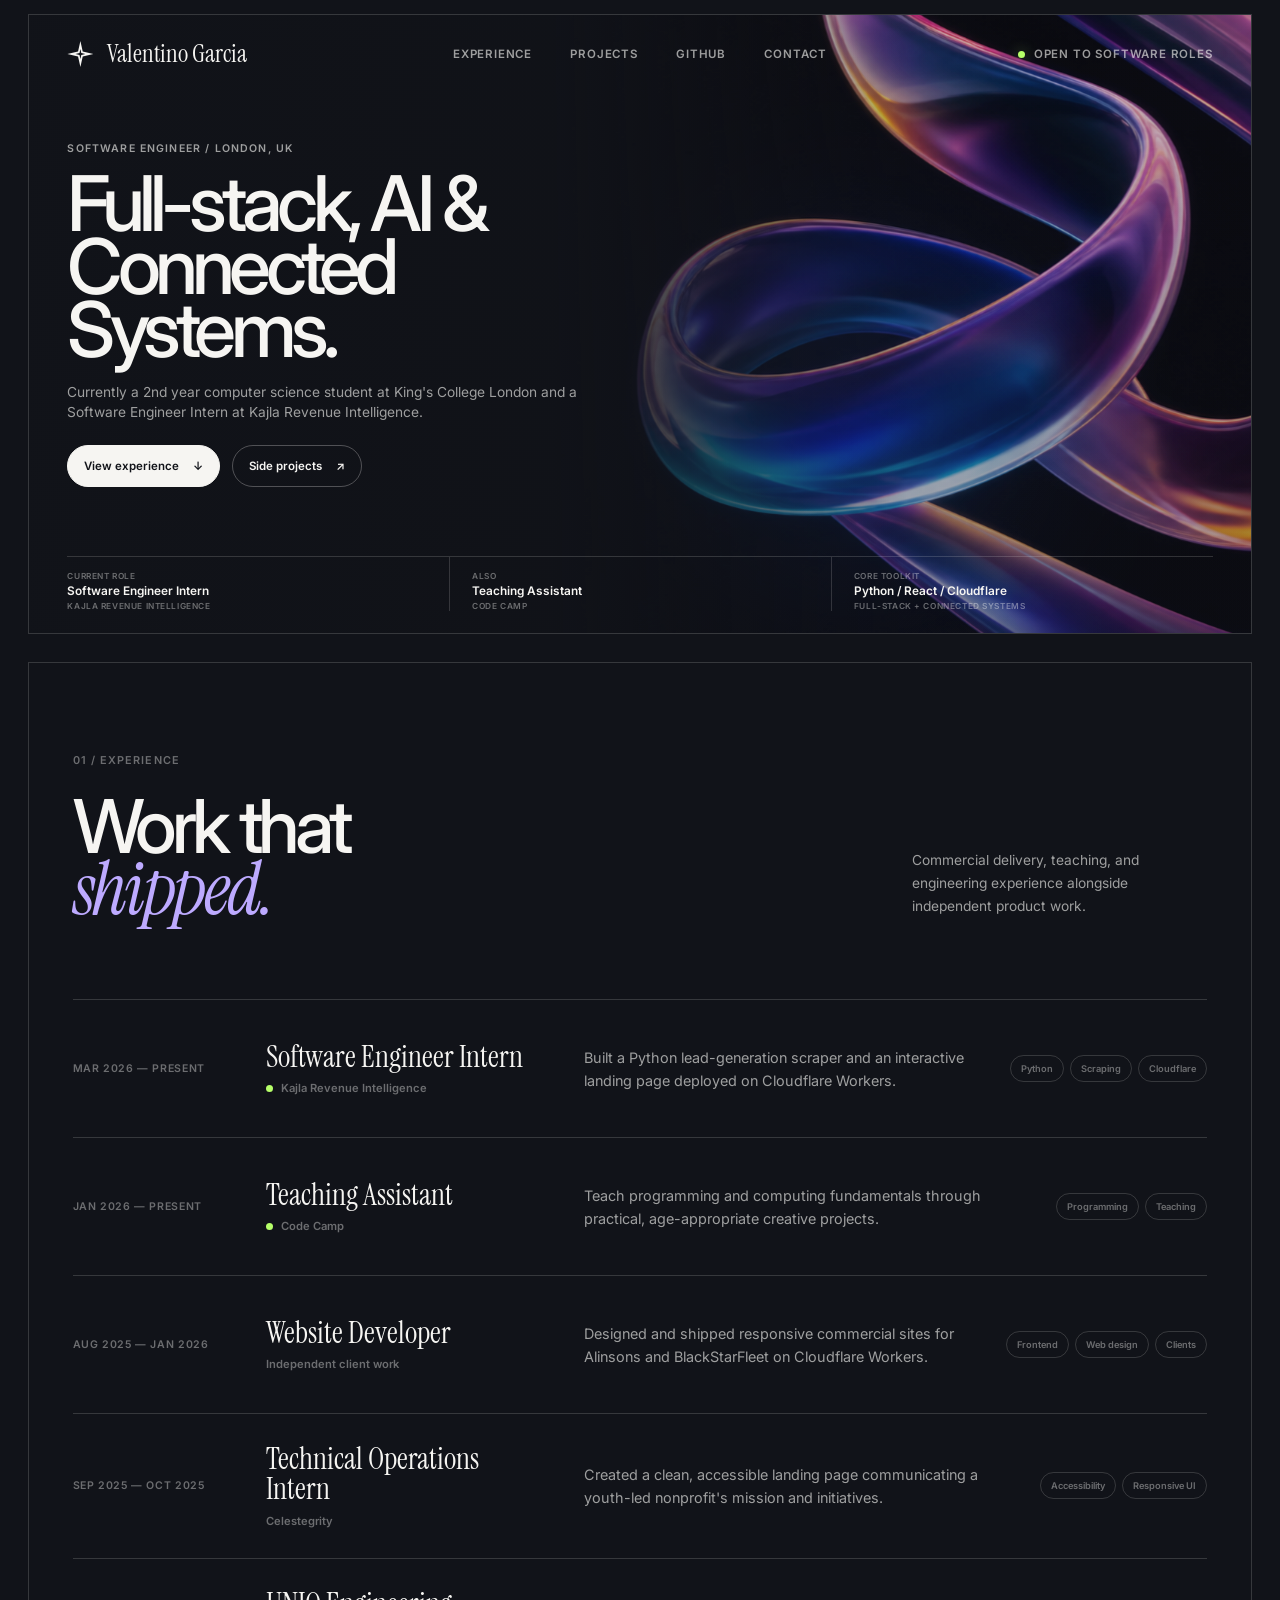
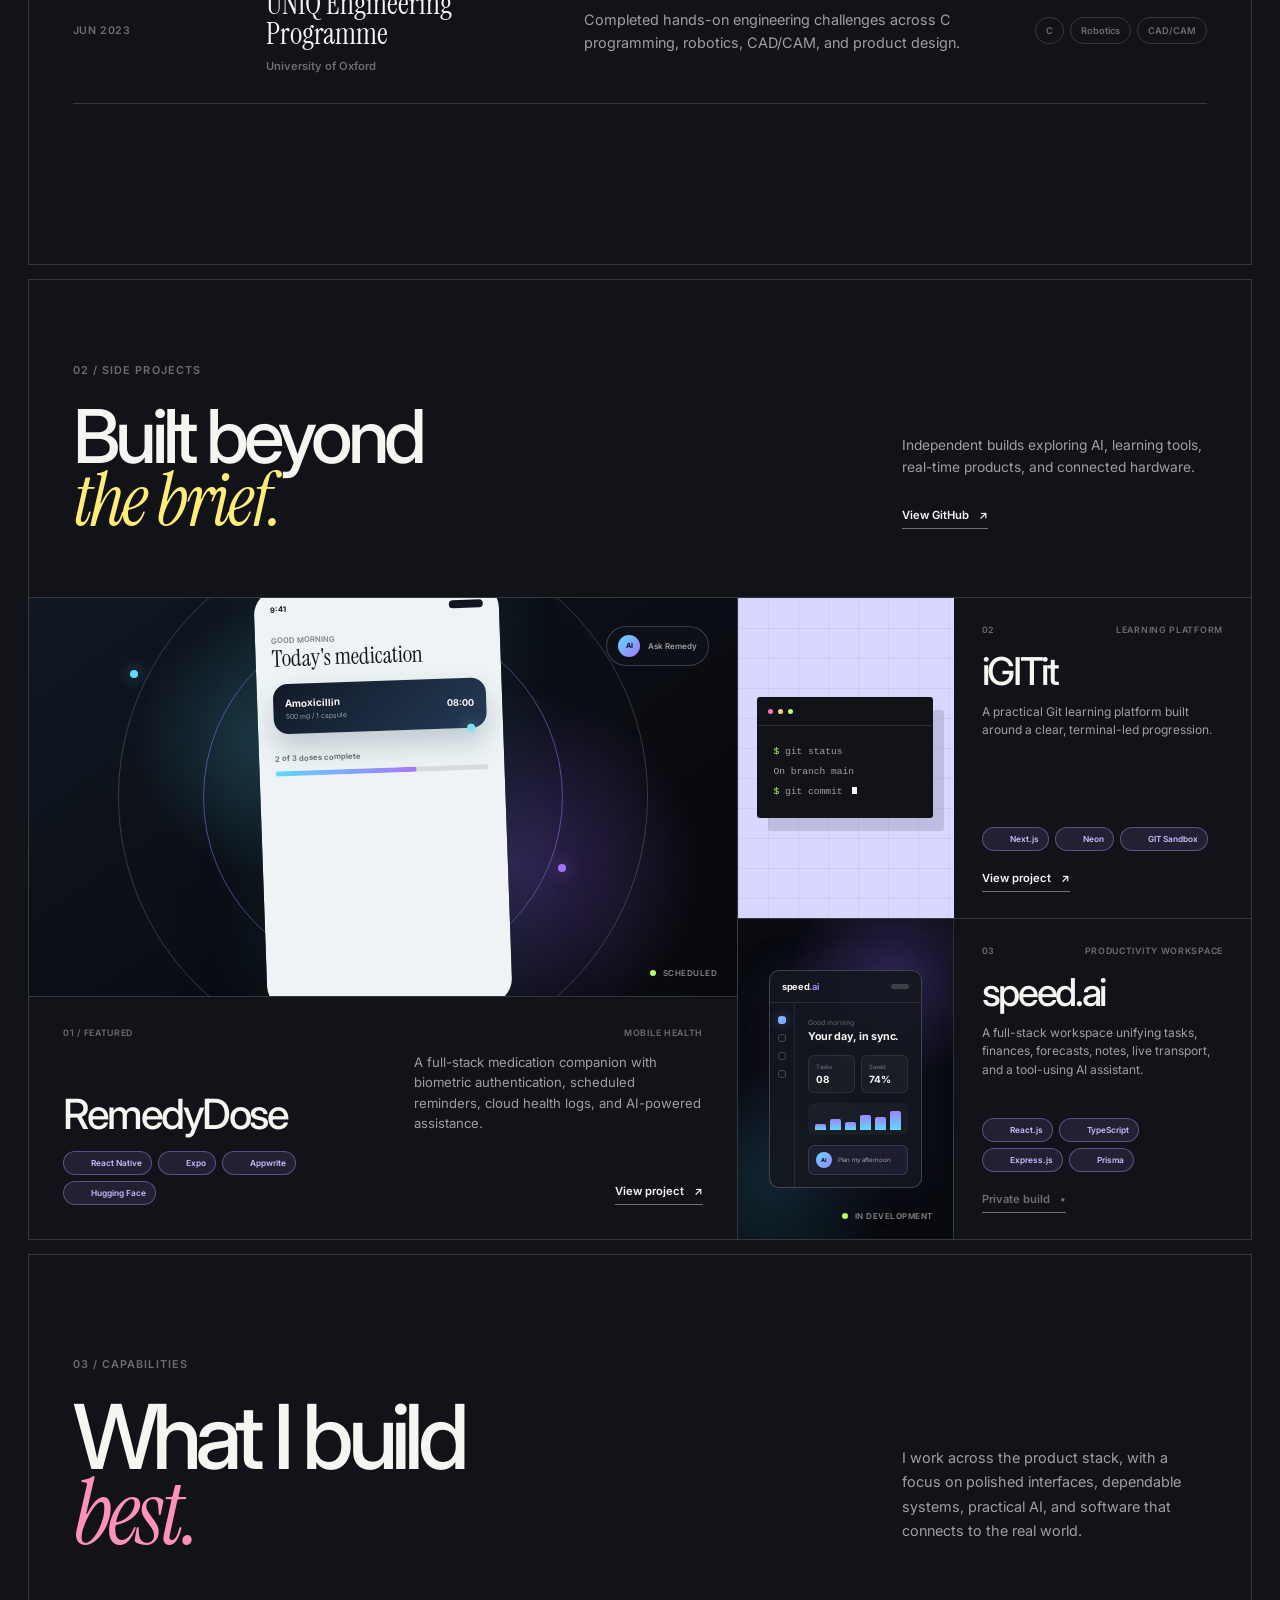
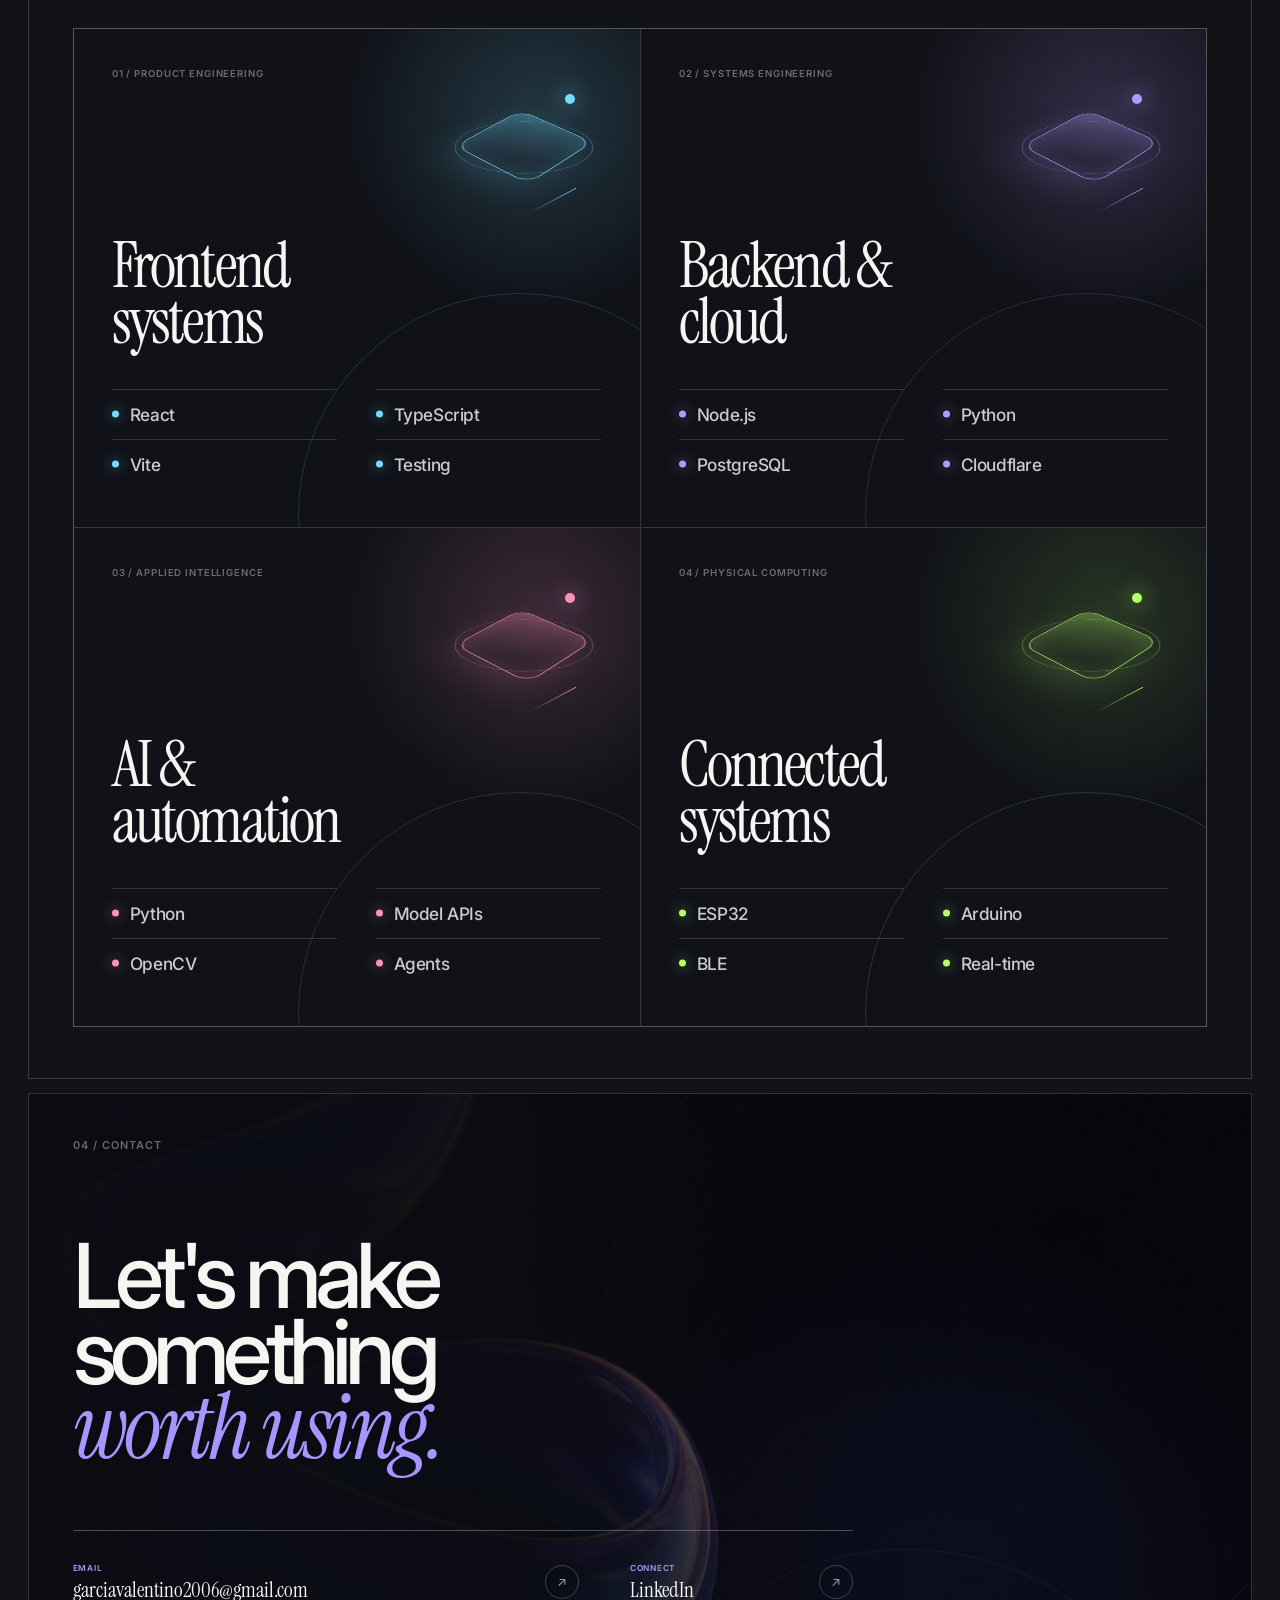
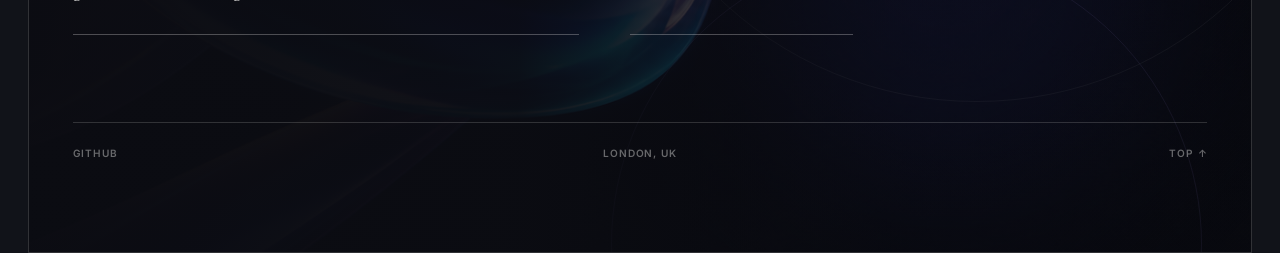
==== commit d3191b69: "chore: delete unnecessary files" ====
--- a/index.html
+++ b/index.html
@@ -1,477 +1,491 @@
-<!DOCTYPE html>
+<!doctype html>
 <html lang="en">
   <head>
     <meta charset="UTF-8" />
     <meta name="viewport" content="width=device-width, initial-scale=1.0" />
     <meta
       name="description"
-      content="Valentino Garcia, computer science student and aspiring software engineer building full-stack, AI, and connected-system projects."
+      content="Valentino Garcia, a software engineer creating thoughtful digital products and connected experiences."
     />
-    <title>Valentino Garcia | Software Engineer Portfolio</title>
+    <title>Valentino Garcia | Digital Product Engineer</title>
     <link rel="preconnect" href="https://fonts.googleapis.com" />
     <link rel="preconnect" href="https://fonts.gstatic.com" crossorigin />
     <link
-      href="https://fonts.googleapis.com/css2?family=Instrument+Serif:ital@0;1&family=Inter:wght@400;500;600;700;800;900&display=swap"
+      href="https://fonts.googleapis.com/css2?family=Instrument+Serif:ital@0;1&family=Inter:wght@400;500;600;700&display=swap"
       rel="stylesheet"
     />
-    <link rel="stylesheet" href="assets/style/style.css" />
+    <link rel="stylesheet" href="styles.css" />
+    <script src="script.js" defer></script>
   </head>
   <body>
-    <div class="grain" aria-hidden="true"></div>
-
-    <main id="top">
-      <section class="hero section-shell" aria-labelledby="hero-title">
-        <div class="hero-scene" aria-hidden="true">
-          <div class="scene-plane scene-plane-one"></div>
-          <div class="scene-plane scene-plane-two"></div>
-          <div class="scene-plane scene-plane-three"></div>
-        </div>
-
-        <div class="hero-content">
-          <header class="hero-topbar reveal">
-            <a class="hero-brand" href="#top" aria-label="Valentino Garcia home">Valentino<span>._</span></a>
-            <nav class="hero-nav" aria-label="Primary navigation">
-              <a href="#about">About</a>
-              <a href="#work">Work</a>
-              <a href="#stack">Stack</a>
-              <a href="#contact">Contact</a>
-            </nav>
-            <p class="hero-availability"><span class="pulse-dot"></span>Open to opportunities</p>
-          </header>
-
-          <div class="hero-stage">
-            <div class="hero-copy reveal">
-              <p class="eyebrow">Software engineering portfolio</p>
-              <h1 id="hero-title">
-                <span>Valentino</span>
-                <em>Garcia</em>
-              </h1>
-              <p class="hero-lede">
-                I build <strong>full-stack products, AI tools, and connected systems</strong> with a focus on clarity,
-                performance, and polish.
-              </p>
-              <div class="hero-actions" aria-label="Primary links">
-                <a class="action-primary" href="#work">Explore my work <span aria-hidden="true">&#8600;</span></a>
-                <a class="action-secondary" href="#contact">Let's talk <span aria-hidden="true">&rarr;</span></a>
-              </div>
-              <ul class="hero-stack" aria-label="Core technologies">
-                <li>React</li>
-                <li>Node.js</li>
-                <li>Python</li>
-                <li>Django</li>
-              </ul>
-            </div>
-
-            <div class="hero-visual reveal" aria-hidden="true">
-              <div class="visual-frame">
-                <div class="visual-grid"></div>
-                <div class="visual-orbit visual-orbit-one"></div>
-                <div class="visual-orbit visual-orbit-two"></div>
-                <div class="scene-sphere"></div>
-                <canvas id="orb-canvas"></canvas>
-                <span class="visual-label visual-label-top">Design / Develop / Deliver</span>
-                <span class="visual-label visual-label-side">01 — Portfolio</span>
-                <div class="visual-caption">
-                  <span>Current focus</span>
-                  <strong>Full-stack + AI systems</strong>
-                </div>
-              </div>
-            </div>
-          </div>
-
-          <div class="hero-foot reveal" aria-hidden="true">
-            <span>Scroll to explore</span>
-            <span class="hero-foot-line"></span>
-            <span>Selected work / 2026</span>
+    <main>
+      <section class="hero" id="top" aria-labelledby="hero-title">
+        <div class="hero-art" aria-hidden="true">
+          <img src="assets/abstract-ribbon.png" alt="" />
+          <div class="hero-art-glow"></div>
+        </div>
+
+        <header class="site-header">
+          <a class="brand" href="#top" aria-label="Valentino Garcia home">
+            <span class="brand-mark" aria-hidden="true"></span>
+            <span>Valentino Garcia</span>
+          </a>
+
+          <nav aria-label="Primary navigation">
+            <a href="#experience">Experience</a>
+            <a href="#work">Projects</a>
+            <a href="https://github.com/darkcom109" target="_blank" rel="noreferrer">GitHub</a>
+            <a href="#contact">Contact</a>
+          </nav>
+
+          <p class="availability">
+            <i aria-hidden="true"></i>
+            <span class="availability-full">Open to software roles</span>
+            <span class="availability-short">Open</span>
+          </p>
+        </header>
+
+        <div class="hero-copy">
+          <p class="eyebrow">Software engineer / London, UK</p>
+          <h1 id="hero-title">
+            Full-stack, AI
+            & Connected Systems.
+          </h1>
+          <div class="hero-intro">
+            <p>
+              Currently a 2nd year computer science student at King's College London and
+              a Software Engineer Intern at Kajla Revenue Intelligence.
+            </p>
+            <div class="hero-actions">
+              <a class="hero-action-primary" href="#experience">View experience <span aria-hidden="true">&darr;</span></a>
+              <a href="#work">Side projects <span aria-hidden="true">&nearr;</span></a>
+            </div>
+          </div>
+        </div>
+
+        <div class="hero-proof" aria-label="Current experience and core technologies">
+          <div>
+            <span>Current role</span>
+            <strong>Software Engineer Intern</strong>
+            <small>Kajla Revenue Intelligence</small>
+          </div>
+          <div>
+            <span>Also</span>
+            <strong>Teaching Assistant</strong>
+            <small>Code Camp</small>
+          </div>
+          <div>
+            <span>Core toolkit</span>
+            <strong>Python / React / Cloudflare</strong>
+            <small>Full-stack + connected systems</small>
           </div>
         </div>
       </section>
 
-      <section class="intro section-shell" id="about" aria-labelledby="about-title">
-        <div class="about-shell">
-          <div class="about-copy reveal">
-            <p class="section-kicker"><span>02</span> About</p>
-            <h2 id="about-title">I build digital products that feel <em>simple.</em></h2>
-            <p>Full-stack engineering, AI experiments, and connected systems with a product-first mindset.</p>
-            <a href="#work">Explore selected work <span aria-hidden="true">&rarr;</span></a>
-          </div>
-
-          <div class="about-studio reveal" aria-hidden="true">
-            <div class="studio-glow"></div>
-
-            <div class="studio-window studio-window-code">
-              <div class="studio-bar">
-                <span></span><span></span><span></span>
-                <small>build.ts</small>
-              </div>
-              <div class="studio-code">
-                <p><i>01</i><b>const</b> idea = <em>"useful"</em>;</p>
-                <p><i>02</i><b>function</b> build(product) &#123;</p>
-                <p><i>03</i><span>return</span> product.polish();</p>
-                <p><i>04</i>&#125;<strong class="code-cursor"></strong></p>
-              </div>
-            </div>
-
-            <div class="studio-window studio-window-ui">
-              <div class="studio-ui-top">
-                <span>Product surface</span>
-                <i></i>
-              </div>
-              <div class="studio-ui-title"></div>
-              <div class="studio-ui-line"></div>
-              <div class="studio-ui-line studio-ui-line-short"></div>
-              <div class="studio-ui-cards">
-                <span></span><span></span><span></span>
-              </div>
-            </div>
-
-            <div class="studio-chip studio-chip-one">Frontend</div>
-            <div class="studio-chip studio-chip-two">Backend</div>
-            <div class="studio-chip studio-chip-three">AI tools</div>
-
-            <div class="studio-status">
-              <span><i></i>Available for opportunities</span>
-              <span>London, UK</span>
-            </div>
-          </div>
-        </div>
-
-        <div class="about-strengths" aria-label="Portfolio strengths">
-          <article class="about-strength reveal">
-            <span>01</span>
-            <h3>Design with intent</h3>
-            <p>Interfaces with clear hierarchy and purposeful interaction.</p>
-          </article>
-          <article class="about-strength reveal">
-            <span>02</span>
-            <h3>Build end to end</h3>
-            <p>From frontend details to APIs, data, and deployment.</p>
-          </article>
-          <article class="about-strength reveal">
-            <span>03</span>
-            <h3>Explore what is next</h3>
-            <p>AI workflows, real-time features, and connected devices.</p>
-          </article>
-        </div>
-      </section>
-
-      <section class="work section-shell" id="work" aria-labelledby="work-title">
-        <div class="work-heading reveal">
-          <div>
-            <p class="section-kicker"><span>03</span> Selected work</p>
-            <h2 id="work-title">Built to work.<br /><em>Designed to feel good.</em></h2>
-          </div>
-          <p>
-            A focused selection of full-stack, AI, and real-time projects, each shaped around a clear problem and a
-            usable result.
-          </p>
-        </div>
-
-        <div class="project-grid">
-          <article class="project-card project-card-featured reveal">
+      <section class="work page-section" id="work" aria-labelledby="work-title">
+        <header class="work-compact-heading reveal">
+          <div>
+            <p class="section-index">02 / Side projects</p>
+            <h2 id="work-title">Built beyond <em>the brief.</em></h2>
+          </div>
+          <div class="work-heading-copy">
+            <p>Independent builds exploring AI, learning tools, real-time products, and connected hardware.</p>
+            <a href="https://github.com/darkcom109" target="_blank" rel="noreferrer">
+              View GitHub <span aria-hidden="true">&nearr;</span>
+            </a>
+          </div>
+        </header>
+
+        <div class="project-showcase">
+          <article class="project-tile project-tile-featured reveal">
             <a
-              class="project-preview preview-focus"
-              href="https://github.com/darkcom109/HackLondon2026"
+              class="project-tile-visual tile-remedy-visual"
+              href="https://github.com/darkcom109/RemedyDose"
               target="_blank"
               rel="noreferrer"
-              aria-label="Open the HackLondon2026 repository"
+              aria-label="View RemedyDose on GitHub"
             >
-              <div class="preview-toolbar">
-                <span>Focus assistant</span>
-                <span class="preview-live"><i></i>Live</span>
-              </div>
-              <div class="focus-dashboard">
-                <div class="focus-camera">
-                  <span class="camera-corner camera-corner-one"></span>
-                  <span class="camera-corner camera-corner-two"></span>
-                  <span class="camera-corner camera-corner-three"></span>
-                  <span class="camera-corner camera-corner-four"></span>
-                  <div class="focus-face">
-                    <span></span>
+              <div class="remedy-orbit remedy-orbit-one"></div>
+              <div class="remedy-orbit remedy-orbit-two"></div>
+              <div class="remedy-phone">
+                <div class="remedy-phone-top">
+                  <span>9:41</span>
+                  <i></i>
+                </div>
+                <div class="remedy-greeting">
+                  <small>Good morning</small>
+                  <strong>Today&apos;s medication</strong>
+                </div>
+                <div class="remedy-dose-card">
+                  <div>
+                    <span>Amoxicillin</span>
+                    <small>500 mg / 1 capsule</small>
                   </div>
-                  <p>Face detected</p>
-                </div>
-                <div class="focus-metrics">
-                  <div class="focus-score">
-                    <div>
-                      <strong>87</strong>
-                      <span>Focus score</span>
-                    </div>
-                  </div>
-                  <div class="device-signal">
-                    <span>ESP32 signal</span>
-                    <i></i><i></i><i></i><i></i>
-                  </div>
-                </div>
+                  <time datetime="08:00">08:00</time>
+                  <i></i>
+                </div>
+                <div class="remedy-progress">
+                  <span>2 of 3 doses complete</span>
+                  <b><i></i></b>
+                </div>
+              </div>
+              <div class="remedy-ai"><strong>AI</strong><span>Ask Remedy</span></div>
+              <div class="tile-status">
+                <i></i>
+                <span>Scheduled</span>
               </div>
             </a>
 
-            <div class="project-content">
-              <div class="project-meta">
-                <span>01</span>
-                <span>AI + Hardware</span>
-              </div>
-              <h3>HackLondon2026</h3>
+            <div class="project-tile-copy">
+              <div class="project-tile-meta">
+                <span>01 / Featured</span>
+                <span>Mobile health</span>
+              </div>
+              <h3>RemedyDose</h3>
               <p>
-                Focus-aware study companion using computer vision, Claude API, and an ESP32 device to connect software
-                feedback with a physical signal.
+                A full-stack medication companion with biometric authentication, scheduled reminders, cloud health logs,
+                and AI-powered assistance.
               </p>
-              <ul class="project-tags" aria-label="HackLondon2026 technologies">
-                <li>Python</li>
-                <li>OpenCV</li>
-                <li>Claude API</li>
-                <li>ESP32</li>
-              </ul>
-              <a class="project-link" href="https://github.com/darkcom109/HackLondon2026" target="_blank" rel="noreferrer">
-                View repository <span aria-hidden="true">&nearr;</span>
+              <ul class="project-tile-tags" aria-label="RemedyDose technologies">
+                <li class="tag-react">
+                  <img src="https://cdn.simpleicons.org/react/61DAFB" alt="" aria-hidden="true" />
+                  React Native
+                </li>
+                <li class="tag-expo">
+                  <img src="https://cdn.simpleicons.org/expo/FFFFFF" alt="" aria-hidden="true" />
+                  Expo
+                </li>
+                <li class="tag-appwrite">
+                  <img src="https://cdn.simpleicons.org/appwrite/FD366E" alt="" aria-hidden="true" />
+                  Appwrite
+                </li>
+                <li class="tag-huggingface">
+                  <img src="https://cdn.simpleicons.org/huggingface/FFD21E" alt="" aria-hidden="true" />
+                  Hugging Face
+                </li>
+              </ul>
+              <a
+                class="project-tile-link"
+                href="https://github.com/darkcom109/RemedyDose"
+                target="_blank"
+                rel="noreferrer"
+              >
+                View project <span aria-hidden="true">&nearr;</span>
               </a>
             </div>
           </article>
 
-          <article class="project-card reveal">
+          <article class="project-tile project-tile-compact reveal">
             <a
-              class="project-preview preview-terminal"
+              class="project-tile-visual tile-git-visual"
               href="https://github.com/darkcom109/iGITit"
               target="_blank"
               rel="noreferrer"
-              aria-label="Open the iGITit repository"
+              aria-label="View iGITit on GitHub"
             >
-              <div class="terminal-bar">
-                <span></span><span></span><span></span>
-                <small>lesson-04</small>
-              </div>
-              <div class="terminal-body">
-                <p><i>$</i> git status</p>
-                <p class="terminal-response">On branch main</p>
-                <p><i>$</i> git add .</p>
-                <p><i>$</i> git commit -m <em>"progress"</em><b></b></p>
-              </div>
-              <div class="lesson-progress">
-                <span>Learning path</span>
-                <strong>04 / 08</strong>
-                <i></i>
+              <div class="tile-terminal">
+                <div class="tile-terminal-bar"><i></i><i></i><i></i></div>
+                <div class="tile-terminal-lines">
+                  <p><span>$</span> git status</p>
+                  <p>On branch main</p>
+                  <p><span>$</span> git commit <b></b></p>
+                </div>
               </div>
             </a>
 
-            <div class="project-content">
-              <div class="project-meta">
+            <div class="project-tile-copy">
+              <div class="project-tile-meta">
                 <span>02</span>
                 <span>Learning platform</span>
               </div>
               <h3>iGITit</h3>
-              <p>
-                Git learning platform designed around a practical terminal-style flow, helping beginners build confidence
-                through repeatable commands.
-              </p>
-              <ul class="project-tags" aria-label="iGITit technologies">
-                <li>Django</li>
-                <li>SQLite</li>
-                <li>Render</li>
-              </ul>
-              <a class="project-link" href="https://github.com/darkcom109/iGITit" target="_blank" rel="noreferrer">
-                View repository <span aria-hidden="true">&nearr;</span>
+              <p>A practical Git learning platform built around a clear, terminal-led progression.</p>
+              <ul class="project-tile-tags" aria-label="iGITit technologies">
+                <li class="tag-next">
+                  <img src="https://cdn.simpleicons.org/nextdotjs/FFFFFF" alt="" aria-hidden="true" />
+                  Next.js
+                </li>
+                <li class="tag-neon">
+                  <img src="https://cdn.simpleicons.org/neon/00E699" alt="" aria-hidden="true" />
+                  Neon
+                </li>
+                <li class="tag-git">
+                  <img src="https://cdn.simpleicons.org/git/F05032" alt="" aria-hidden="true" />
+                  GIT Sandbox
+                </li>
+              </ul>
+              <a class="project-tile-link" href="https://github.com/darkcom109/iGITit" target="_blank" rel="noreferrer">
+                View project <span aria-hidden="true">&nearr;</span>
               </a>
             </div>
           </article>
 
-          <article class="project-card reveal">
+          <article class="project-tile project-tile-compact project-tile-speed reveal">
+            <div
+              class="project-tile-visual tile-speed-visual"
+              role="img"
+              aria-label="Speed.ai productivity dashboard showing tasks, finance, forecasting, and an AI assistant"
+            >
+              <div class="speed-app">
+                <div class="speed-topbar">
+                  <strong>speed<span>.ai</span></strong>
+                  <i></i>
+                </div>
+                <div class="speed-body">
+                  <div class="speed-rail" aria-hidden="true">
+                    <i></i><i></i><i></i><i></i>
+                  </div>
+                  <div class="speed-dashboard">
+                    <small>Good morning</small>
+                    <strong>Your day, in sync.</strong>
+                    <div class="speed-summary">
+                      <span><small>Tasks</small><b>08</b></span>
+                      <span><small>Saved</small><b>74%</b></span>
+                    </div>
+                    <div class="speed-chart" aria-hidden="true">
+                      <i></i><i></i><i></i><i></i><i></i><i></i>
+                    </div>
+                    <div class="speed-assistant"><i>AI</i><span>Plan my afternoon</span></div>
+                  </div>
+                </div>
+              </div>
+              <div class="tile-status"><i></i><span>In development</span></div>
+            </div>
+
+            <div class="project-tile-copy">
+              <div class="project-tile-meta">
+                <span>03</span>
+                <span>Productivity workspace</span>
+              </div>
+              <h3>speed.ai</h3>
+              <p>A full-stack workspace unifying tasks, finances, forecasts, notes, live transport, and a tool-using AI assistant.</p>
+              <ul class="project-tile-tags" aria-label="speed.ai technologies">
+                <li class="tag-react">
+                  <img src="https://cdn.simpleicons.org/react/61DAFB" alt="" aria-hidden="true" />
+                  React.js
+                </li>
+                <li class="tag-typescript">
+                  <img src="https://cdn.simpleicons.org/typescript/3178C6" alt="" aria-hidden="true" />
+                  TypeScript
+                </li>
+                <li class="tag-express">
+                  <img src="https://cdn.simpleicons.org/express/FFFFFF" alt="" aria-hidden="true" />
+                  Express.js
+                </li>
+                <li class="tag-prisma">
+                  <img src="https://cdn.simpleicons.org/prisma/8B9DFF" alt="" aria-hidden="true" />
+                  Prisma
+                </li>
+              </ul>
+              <span class="project-tile-link project-tile-private">
+                Private build <span aria-hidden="true">&bull;</span>
+              </span>
+            </div>
+          </article>
+        </div>
+      </section>
+
+      <section class="experience page-section" id="experience" aria-labelledby="experience-title">
+        <header class="experience-heading reveal">
+          <div>
+            <p class="section-index">01 / Experience</p>
+            <h2 id="experience-title">Work that <em>shipped.</em></h2>
+          </div>
+          <p>
+            Commercial delivery, teaching, and engineering experience alongside independent product work.
+          </p>
+        </header>
+
+        <div class="experience-list">
+          <article class="experience-item reveal">
+            <time datetime="2026-03">Mar 2026 — Present</time>
+            <div>
+              <h3>Software Engineer Intern</h3>
+              <p class="experience-company"><i></i>Kajla Revenue Intelligence</p>
+            </div>
+            <p>Built a Python lead-generation scraper and an interactive landing page deployed on Cloudflare Workers.</p>
+            <ul aria-label="Kajla skills">
+              <li>Python</li>
+              <li>Scraping</li>
+              <li>Cloudflare</li>
+            </ul>
+          </article>
+
+          <article class="experience-item reveal">
+            <time datetime="2026-01">Jan 2026 — Present</time>
+            <div>
+              <h3>Teaching Assistant</h3>
+              <p class="experience-company"><i></i>Code Camp</p>
+            </div>
+            <p>Teach programming and computing fundamentals through practical, age-appropriate creative projects.</p>
+            <ul aria-label="Code Camp skills">
+              <li>Programming</li>
+              <li>Teaching</li>
+            </ul>
+          </article>
+
+          <article class="experience-item reveal">
+            <time datetime="2025-08">Aug 2025 — Jan 2026</time>
+            <div>
+              <h3>Website Developer</h3>
+              <p class="experience-company">Independent client work</p>
+            </div>
+            <p>Designed and shipped responsive commercial sites for Alinsons and BlackStarFleet on Cloudflare Workers.</p>
+            <ul aria-label="Client website skills">
+              <li>Frontend</li>
+              <li>Web design</li>
+              <li>Clients</li>
+            </ul>
+          </article>
+
+          <article class="experience-item reveal">
+            <time datetime="2025-09">Sep 2025 — Oct 2025</time>
+            <div>
+              <h3>Technical Operations Intern</h3>
+              <p class="experience-company">Celestegrity</p>
+            </div>
+            <p>Created a clean, accessible landing page communicating a youth-led nonprofit&apos;s mission and initiatives.</p>
+            <ul aria-label="Celestegrity skills">
+              <li>Accessibility</li>
+              <li>Responsive UI</li>
+            </ul>
+          </article>
+
+          <article class="experience-item reveal">
+            <time datetime="2023-06">Jun 2023</time>
+            <div>
+              <h3>UNIQ Engineering Programme</h3>
+              <p class="experience-company">University of Oxford</p>
+            </div>
+            <p>Completed hands-on engineering challenges across C programming, robotics, CAD/CAM, and product design.</p>
+            <ul aria-label="Oxford UNIQ skills">
+              <li>C</li>
+              <li>Robotics</li>
+              <li>CAD/CAM</li>
+            </ul>
+          </article>
+        </div>
+
+        <p class="experience-extra reveal">
+          Earlier creative experience includes social video editing, graphic design, and digital content production.
+        </p>
+      </section>
+
+      <section class="capabilities page-section" id="capabilities" aria-labelledby="capabilities-title">
+        <header class="capabilities-heading reveal">
+          <div>
+            <p class="section-index">03 / Capabilities</p>
+            <h2 id="capabilities-title">What I build <em>best.</em></h2>
+          </div>
+          <p>
+            I work across the product stack, with a focus on polished interfaces, dependable systems, practical AI,
+            and software that connects to the real world.
+          </p>
+        </header>
+
+        <div class="capability-list">
+          <article class="capability capability-interface reveal">
+            <div class="capability-top">
+              <span>01 / Product engineering</span>
+              <div class="capability-object" aria-hidden="true"><i></i><b></b></div>
+            </div>
+            <div class="capability-copy">
+              <h3>Frontend systems</h3>
+              <ul aria-label="Frontend technologies">
+                <li>React</li>
+                <li>TypeScript</li>
+                <li>Vite</li>
+                <li>Testing</li>
+              </ul>
+            </div>
+          </article>
+
+          <article class="capability capability-backend reveal">
+            <div class="capability-top">
+              <span>02 / Systems engineering</span>
+              <div class="capability-object" aria-hidden="true"><i></i><b></b></div>
+            </div>
+            <div class="capability-copy">
+              <h3>Backend & cloud</h3>
+              <ul aria-label="Backend technologies">
+                <li>Node.js</li>
+                <li>Python</li>
+                <li>PostgreSQL</li>
+                <li>Cloudflare</li>
+              </ul>
+            </div>
+          </article>
+
+          <article class="capability capability-ai reveal">
+            <div class="capability-top">
+              <span>03 / Applied intelligence</span>
+              <div class="capability-object" aria-hidden="true"><i></i><b></b></div>
+            </div>
+            <div class="capability-copy">
+              <h3>AI & automation</h3>
+              <ul aria-label="AI and automation technologies">
+                <li>Python</li>
+                <li>Model APIs</li>
+                <li>OpenCV</li>
+                <li>Agents</li>
+              </ul>
+            </div>
+          </article>
+
+          <article class="capability capability-connected reveal">
+            <div class="capability-top">
+              <span>04 / Physical computing</span>
+              <div class="capability-object" aria-hidden="true"><i></i><b></b></div>
+            </div>
+            <div class="capability-copy">
+              <h3>Connected systems</h3>
+              <ul aria-label="Connected system technologies">
+                <li>ESP32</li>
+                <li>Arduino</li>
+                <li>BLE</li>
+                <li>Real-time</li>
+              </ul>
+            </div>
+          </article>
+        </div>
+      </section>
+
+      <section class="contact page-section" id="contact" aria-labelledby="contact-title">
+        <div class="contact-art" aria-hidden="true">
+          <img src="assets/abstract-ribbon.png" alt="" />
+          <div class="contact-art-glow"></div>
+        </div>
+        <p class="section-index reveal">04 / Contact</p>
+        <div class="contact-main reveal">
+          <h2 id="contact-title">Let&apos;s make something <em>worth using.</em></h2>
+          <div class="contact-actions">
+            <a class="contact-action contact-action-email" href="mailto:garciavalentino2006@gmail.com">
+              <span>
+                <small>Email</small>
+                <strong>garciavalentino2006@gmail.com</strong>
+              </span>
+              <i aria-hidden="true">&nearr;</i>
+            </a>
             <a
-              class="project-preview preview-chat"
-              href="https://github.com/darkcom109/Quick-Chat"
+              class="contact-action contact-action-linkedin"
+              href="https://www.linkedin.com/in/valentino-garcia-980a54321/"
               target="_blank"
               rel="noreferrer"
-              aria-label="Open the Quick-Chat repository"
             >
-              <div class="chat-sidebar">
-                <span class="chat-avatar"></span>
-                <span class="chat-avatar"></span>
-                <span class="chat-avatar"></span>
-                <span class="chat-avatar"></span>
-              </div>
-              <div class="chat-window">
-                <div class="chat-topbar">
-                  <span><i></i>Online</span>
-                  <small>Quick-Chat</small>
-                </div>
-                <div class="chat-messages">
-                  <p>Hey, is the build ready?</p>
-                  <p>Just shipped it.</p>
-                  <p>Perfect. Looks clean.</p>
-                </div>
-                <div class="chat-input"><span>Write a message...</span><i>&rarr;</i></div>
-              </div>
+              <span>
+                <small>Connect</small>
+                <strong>LinkedIn</strong>
+              </span>
+              <i aria-hidden="true">&nearr;</i>
             </a>
-
-            <div class="project-content">
-              <div class="project-meta">
-                <span>03</span>
-                <span>Real-time MERN</span>
-              </div>
-              <h3>Quick-Chat</h3>
-              <p>
-                Real-time messaging app with sockets, media upload, and persistent chat state across a modern MERN stack.
-              </p>
-              <ul class="project-tags" aria-label="Quick-Chat technologies">
-                <li>React</li>
-                <li>Node.js</li>
-                <li>MongoDB</li>
-                <li>Socket.io</li>
-              </ul>
-              <a class="project-link" href="https://github.com/darkcom109/Quick-Chat" target="_blank" rel="noreferrer">
-                View repository <span aria-hidden="true">&nearr;</span>
-              </a>
-            </div>
-          </article>
-        </div>
-      </section>
-
-      <section class="stack section-shell" id="stack" aria-labelledby="stack-title">
-        <div class="stack-heading reveal">
-          <div>
-            <p class="section-kicker"><span>04</span> Stack</p>
-            <h2 id="stack-title">Tools chosen for <em>the job.</em></h2>
-          </div>
-          <p>
-            A focused toolkit for moving from interface to API, deployment, and connected experiences without adding
-            complexity for its own sake.
-          </p>
-        </div>
-
-        <div class="stack-grid">
-          <article class="stack-card stack-card-frontend reveal">
-            <div class="stack-card-heading">
-              <span>01 / Interface</span>
-              <h3>Frontend</h3>
-              <p>Fast, accessible interfaces with strong structure and polished interaction.</p>
-            </div>
-
-            <div class="stack-preview stack-preview-browser" aria-hidden="true">
-              <div class="stack-browser-bar">
-                <span></span><span></span><span></span>
-                <small>localhost:5173</small>
-              </div>
-              <div class="stack-browser-body">
-                <div class="stack-browser-nav"></div>
-                <div class="stack-browser-copy">
-                  <span></span>
-                  <span></span>
-                </div>
-                <div class="stack-browser-button"></div>
-                <div class="stack-cursor">
-                  <i></i>
-                  <small>12ms</small>
-                </div>
-              </div>
-            </div>
-
-            <ul class="stack-tags" aria-label="Frontend technologies">
-              <li>React</li>
-              <li>TypeScript</li>
-              <li>Vite</li>
-              <li>Tailwind</li>
-              <li>shadcn/ui</li>
-              <li>Vitest</li>
-            </ul>
-          </article>
-
-          <article class="stack-card stack-card-backend reveal">
-            <div class="stack-card-heading">
-              <span>02 / Logic</span>
-              <h3>Backend</h3>
-              <p>Readable APIs and data flows built to remain understandable as products grow.</p>
-            </div>
-
-            <div class="stack-preview stack-preview-api" aria-hidden="true">
-              <div class="api-request">
-                <span>POST</span>
-                <code>/api/projects</code>
-                <i>201</i>
-              </div>
-              <div class="api-request">
-                <span>GET</span>
-                <code>/api/messages</code>
-                <i>200</i>
-              </div>
-              <div class="api-request">
-                <span>PATCH</span>
-                <code>/api/profile</code>
-                <i>204</i>
-              </div>
-              <div class="api-pulse"></div>
-            </div>
-
-            <ul class="stack-tags" aria-label="Backend technologies">
-              <li>Node.js</li>
-              <li>Express</li>
-              <li>Django</li>
-              <li>FastAPI</li>
-              <li>PostgreSQL</li>
-              <li>SQLite</li>
-            </ul>
-          </article>
-
-          <article class="stack-card stack-card-systems reveal">
-            <div class="stack-card-heading">
-              <span>03 / Connected</span>
-              <h3>Systems</h3>
-              <p>Software that can see, respond, and communicate with models and physical devices.</p>
-            </div>
-
-            <div class="stack-preview stack-preview-signal" aria-hidden="true">
-              <div class="signal-device">
-                <span>ESP32</span>
-                <i></i>
-              </div>
-              <div class="signal-wave">
-                <i></i><i></i><i></i><i></i><i></i><i></i><i></i><i></i><i></i>
-              </div>
-              <div class="signal-status"><span></span>Device connected</div>
-            </div>
-
-            <ul class="stack-tags" aria-label="Systems technologies">
-              <li>Python</li>
-              <li>OpenCV</li>
-              <li>AI APIs</li>
-              <li>ESP32</li>
-              <li>Arduino</li>
-              <li>BLE</li>
-            </ul>
-          </article>
-        </div>
-
-        <div class="stack-pipeline reveal" aria-label="Product delivery process">
-          <span>Idea</span>
-          <i></i>
-          <span>Interface</span>
-          <i></i>
-          <span>API</span>
-          <i></i>
-          <span>Test</span>
-          <i></i>
-          <span>Ship</span>
-          <b aria-hidden="true"></b>
-        </div>
-      </section>
-
-      <section class="contact section-shell" id="contact" aria-labelledby="contact-title">
-        <p class="section-kicker reveal">Contact</p>
-        <h2 id="contact-title" class="reveal">Let's build something polished.</h2>
-        <p class="contact-copy reveal">
-          I am interested in full-stack product work, AI-assisted tools, and systems that bridge software with devices.
-        </p>
-        <div class="text-actions reveal">
-          <a href="mailto:your.email@example.com">Email me</a>
+          </div>
+        </div>
+        <footer>
           <a href="https://github.com/darkcom109" target="_blank" rel="noreferrer">GitHub</a>
-          <a href="#top">Back to top</a>
-        </div>
+          <span>London, UK</span>
+          <a href="#top">Top &uarr;</a>
+        </footer>
       </section>
     </main>
-
-    <footer class="site-footer">
-      <span>&copy; <span data-year></span> Valentino Garcia</span>
-      <span>Software engineering portfolio</span>
-    </footer>
-
-    <script src="assets/scripts/app.js"></script>
   </body>
 </html>
--- a/styles.css
+++ b/styles.css
@@ -0,0 +1,3161 @@
+:root {
+  --bg: #111319;
+  --ink: #f6f5f2;
+  --muted: rgba(246, 245, 242, 0.62);
+  --faint: rgba(246, 245, 242, 0.4);
+  --line: rgba(246, 245, 242, 0.16);
+  --accent: #b6ff69;
+  --page: min(1440px, calc(100% - 56px));
+  color-scheme: dark;
+}
+
+* {
+  box-sizing: border-box;
+}
+
+html {
+  scroll-behavior: smooth;
+  scrollbar-width: none;
+  -ms-overflow-style: none;
+}
+
+body {
+  min-width: 320px;
+  margin: 0;
+  color: var(--ink);
+  background: var(--bg);
+  font-family: Inter, Arial, sans-serif;
+}
+
+main {
+  display: flex;
+  flex-direction: column;
+}
+
+.hero {
+  order: 1;
+}
+
+.experience {
+  order: 2;
+}
+
+.work {
+  order: 3;
+}
+
+.capabilities {
+  order: 4;
+}
+
+.contact {
+  order: 5;
+}
+
+html::-webkit-scrollbar,
+body::-webkit-scrollbar {
+  display: none;
+  width: 0;
+  height: 0;
+}
+
+a {
+  color: inherit;
+  text-decoration: none;
+}
+
+.hero {
+  position: relative;
+  display: grid;
+  width: var(--page);
+  min-height: clamp(620px, 78svh, 760px);
+  grid-template-rows: auto 1fr auto;
+  margin: 14px auto;
+  padding: clamp(24px, 3vw, 44px);
+  overflow: hidden;
+  border: 1px solid var(--line);
+  background: #111319;
+  isolation: isolate;
+}
+
+.hero::after {
+  position: absolute;
+  inset: 0;
+  z-index: -1;
+  content: "";
+  background:
+    linear-gradient(90deg, rgba(17, 19, 25, 0.99) 0%, rgba(17, 19, 25, 0.94) 43%, rgba(17, 19, 25, 0.12) 72%),
+    linear-gradient(180deg, rgba(17, 19, 25, 0.08), rgba(17, 19, 25, 0.28));
+  pointer-events: none;
+}
+
+.hero-art {
+  --move-x: 0px;
+  --move-y: 0px;
+  position: absolute;
+  inset: 0;
+  z-index: -2;
+  overflow: hidden;
+}
+
+.hero-art img {
+  width: 100%;
+  height: 100%;
+  object-fit: cover;
+  object-position: center;
+  filter: saturate(0.88) contrast(0.98);
+  transform: translate3d(var(--move-x), var(--move-y), 0) scale(1.035);
+  animation: art-drift 12s ease-in-out infinite alternate;
+  transition: transform 800ms cubic-bezier(0.2, 0.8, 0.2, 1);
+}
+
+.hero-art-glow {
+  position: absolute;
+  right: 18%;
+  bottom: 6%;
+  width: 28vw;
+  aspect-ratio: 1;
+  border-radius: 50%;
+  background: rgba(48, 111, 255, 0.13);
+  filter: blur(90px);
+  animation: glow-breathe 7s ease-in-out infinite;
+}
+
+.site-header {
+  display: grid;
+  align-items: center;
+  grid-template-columns: 1fr auto 1fr;
+  gap: 32px;
+  animation: reveal-down 850ms 100ms both;
+}
+
+.brand-lockup {
+  display: flex;
+  width: fit-content;
+  align-items: center;
+  gap: clamp(18px, 2vw, 30px);
+}
+
+.brand {
+  display: inline-flex;
+  width: fit-content;
+  align-items: center;
+  gap: 14px;
+  font-family: "Instrument Serif", Georgia, serif;
+  font-size: clamp(1.55rem, 1.9vw, 2.15rem);
+  line-height: 1;
+}
+
+.brand-lockup > p {
+  display: grid;
+  gap: 3px;
+  margin: 0;
+  padding-left: clamp(18px, 2vw, 30px);
+  border-left: 1px solid var(--line);
+  color: var(--faint);
+  font-size: 0.52rem;
+  letter-spacing: 0.08em;
+  line-height: 1.35;
+  text-transform: uppercase;
+}
+
+.brand-lockup > p strong {
+  color: var(--muted);
+  font-weight: 600;
+}
+
+.brand-lockup > p span {
+  white-space: nowrap;
+}
+
+.brand-mark {
+  position: relative;
+  width: 26px;
+  height: 26px;
+}
+
+.brand-mark::before,
+.brand-mark::after {
+  position: absolute;
+  inset: 0;
+  margin: auto;
+  content: "";
+  background: var(--ink);
+  clip-path: polygon(50% 0, 59% 40%, 100% 50%, 59% 60%, 50% 100%, 41% 60%, 0 50%, 41% 40%);
+}
+
+.brand-mark::after {
+  width: 10px;
+  height: 10px;
+  background: var(--bg);
+}
+
+nav {
+  display: flex;
+  gap: clamp(22px, 3vw, 46px);
+}
+
+nav a,
+.availability,
+.hero-footer {
+  font-size: 0.72rem;
+  font-weight: 600;
+  letter-spacing: 0.07em;
+  text-transform: uppercase;
+}
+
+nav a {
+  position: relative;
+  color: var(--muted);
+  transition: color 180ms ease;
+}
+
+nav a::after {
+  position: absolute;
+  right: 0;
+  bottom: -7px;
+  left: 0;
+  height: 1px;
+  content: "";
+  background: var(--ink);
+  transform: scaleX(0);
+  transform-origin: right;
+  transition: transform 220ms ease;
+}
+
+nav a:hover,
+nav a:focus-visible {
+  color: var(--ink);
+}
+
+nav a:hover::after,
+nav a:focus-visible::after {
+  transform: scaleX(1);
+  transform-origin: left;
+}
+
+.availability {
+  display: flex;
+  align-items: center;
+  justify-self: end;
+  gap: 9px;
+  margin: 0;
+  color: var(--muted);
+}
+
+.availability i {
+  width: 7px;
+  height: 7px;
+  flex: 0 0 auto;
+  border-radius: 50%;
+  background: var(--accent);
+  box-shadow: 0 0 14px rgba(182, 255, 105, 0.45);
+  animation: status-pulse 2.2s ease-in-out infinite;
+}
+
+.availability-short {
+  display: none;
+}
+
+.hero-copy {
+  align-self: center;
+  padding: clamp(42px, 6vh, 68px) 0 clamp(32px, 4vh, 46px);
+}
+
+.eyebrow {
+  margin: 0 0 clamp(18px, 2.4vh, 28px);
+  color: var(--muted);
+  font-size: 0.72rem;
+  font-weight: 600;
+  letter-spacing: 0.11em;
+  text-transform: uppercase;
+  animation: reveal-up 900ms 220ms both;
+}
+
+h1 {
+  max-width: 9.5ch;
+  margin: 0;
+  font-size: clamp(4.2rem, 6.7vw, 7.4rem);
+  font-weight: 500;
+  line-height: 0.82;
+  letter-spacing: -0.075em;
+}
+
+h1 > span {
+  display: block;
+  width: max-content;
+  max-width: 100%;
+  margin-top: 0.07em;
+  font-family: "Instrument Serif", Georgia, serif;
+  font-size: 0.83em;
+  font-weight: 400;
+  letter-spacing: -0.045em;
+  line-height: 0.9;
+  white-space: nowrap;
+  animation: reveal-up 1000ms 420ms both;
+}
+
+h1::first-line {
+  animation: reveal-up 950ms 320ms both;
+}
+
+.hero-intro {
+  display: flex;
+  width: min(610px, 51vw);
+  align-items: flex-start;
+  flex-direction: column;
+  gap: 22px;
+  margin-top: clamp(26px, 3.5vh, 40px);
+  animation: reveal-up 900ms 580ms both;
+}
+
+.hero-intro p {
+  max-width: 61ch;
+  margin: 0;
+  color: var(--muted);
+  font-size: clamp(0.86rem, 0.95vw, 0.98rem);
+  line-height: 1.6;
+}
+
+.hero-actions {
+  display: flex;
+  flex-wrap: wrap;
+  gap: 12px;
+}
+
+.hero-actions a {
+  display: inline-flex;
+  min-height: 42px;
+  align-items: center;
+  gap: 14px;
+  padding: 0 16px;
+  border: 1px solid rgba(246, 245, 242, 0.28);
+  border-radius: 999px;
+  font-size: 0.72rem;
+  font-weight: 600;
+  white-space: nowrap;
+  transition: border-color 180ms ease, gap 180ms ease, background 180ms ease, color 180ms ease;
+}
+
+.hero-actions .hero-action-primary {
+  border-color: var(--ink);
+  color: var(--bg);
+  background: var(--ink);
+}
+
+.hero-actions a:hover,
+.hero-actions a:focus-visible {
+  gap: 18px;
+  border-color: var(--ink);
+}
+
+.hero-actions .hero-action-primary:hover,
+.hero-actions .hero-action-primary:focus-visible {
+  color: var(--ink);
+  background: transparent;
+}
+
+.hero-proof {
+  display: grid;
+  grid-template-columns: repeat(3, minmax(0, 1fr));
+  border-top: 1px solid var(--line);
+  animation: reveal-up 850ms 720ms both;
+}
+
+.hero-proof > div {
+  display: grid;
+  gap: 3px;
+  padding: 18px 22px 0 0;
+}
+
+.hero-proof > div + div {
+  padding-left: 22px;
+  border-left: 1px solid var(--line);
+}
+
+.hero-proof span,
+.hero-proof small {
+  color: var(--faint);
+  font-size: 0.52rem;
+  font-weight: 600;
+  letter-spacing: 0.07em;
+  text-transform: uppercase;
+}
+
+.hero-proof strong {
+  font-size: 0.74rem;
+  font-weight: 600;
+}
+
+.hero-footer {
+  display: grid;
+  align-items: center;
+  grid-template-columns: auto 1fr auto;
+  gap: 22px;
+  color: var(--faint);
+  animation: reveal-up 850ms 720ms both;
+}
+
+.hero-line {
+  height: 1px;
+  background: var(--line);
+  transform: scaleX(0);
+  transform-origin: left;
+  animation: draw-line 1100ms 900ms forwards;
+}
+
+.hero-footer a {
+  display: inline-flex;
+  gap: 10px;
+  transition: color 180ms ease;
+}
+
+.hero-footer a:hover,
+.hero-footer a:focus-visible {
+  color: var(--ink);
+}
+
+.page-section {
+  position: relative;
+  width: var(--page);
+  margin: 14px auto 0;
+  overflow: hidden;
+  border: 1px solid var(--line);
+  background: #111319;
+}
+
+.section-index {
+  margin: 0;
+  color: var(--faint);
+  font-size: 0.68rem;
+  font-weight: 600;
+  letter-spacing: 0.1em;
+  text-transform: uppercase;
+}
+
+.section-heading {
+  display: grid;
+  align-items: end;
+  grid-template-columns: minmax(150px, 0.28fr) minmax(0, 1fr) minmax(260px, 0.45fr);
+  gap: clamp(28px, 5vw, 78px);
+  padding: clamp(70px, 9vw, 132px) clamp(24px, 3.4vw, 52px) clamp(52px, 6vw, 86px);
+  border-bottom: 1px solid var(--line);
+}
+
+.section-heading h2,
+.capabilities-heading h2,
+.contact-main h2 {
+  margin: 0;
+  font-size: clamp(4rem, 7vw, 8rem);
+  font-weight: 500;
+  line-height: 0.85;
+  letter-spacing: -0.075em;
+}
+
+.section-heading h2 em,
+.capabilities-heading h2 em,
+.contact-main h2 em {
+  display: block;
+  font-family: "Instrument Serif", Georgia, serif;
+  font-weight: 400;
+  letter-spacing: -0.035em;
+}
+
+.section-summary {
+  max-width: 39ch;
+  margin: 0 0 5px;
+  color: var(--muted);
+  font-size: 0.9rem;
+  line-height: 1.65;
+}
+
+.project {
+  display: grid;
+  min-height: 650px;
+  grid-template-columns: minmax(0, 1.35fr) minmax(330px, 0.65fr);
+  border-bottom: 1px solid var(--line);
+}
+
+.project:last-child {
+  border-bottom: 0;
+}
+
+.project:nth-child(even) {
+  grid-template-columns: minmax(330px, 0.65fr) minmax(0, 1.35fr);
+}
+
+.project:nth-child(even) .project-visual {
+  order: 2;
+  border-right: 0;
+  border-left: 1px solid var(--line);
+}
+
+.project-visual {
+  --card-x: 50%;
+  --card-y: 50%;
+  position: relative;
+  display: block;
+  min-width: 0;
+  overflow: hidden;
+  border-right: 1px solid var(--line);
+  isolation: isolate;
+}
+
+.project-visual::after {
+  position: absolute;
+  inset: 0;
+  z-index: -1;
+  content: "";
+  background: radial-gradient(circle at var(--card-x) var(--card-y), rgba(255, 255, 255, 0.13), transparent 28%);
+  opacity: 0;
+  transition: opacity 350ms ease;
+}
+
+.project-visual:hover::after {
+  opacity: 1;
+}
+
+.visual-focus {
+  background:
+    radial-gradient(circle at 52% 47%, rgba(182, 255, 105, 0.14), transparent 5%),
+    radial-gradient(circle at 50% 48%, rgba(43, 109, 255, 0.34), transparent 32%),
+    linear-gradient(145deg, #131620, #090a0f 68%);
+}
+
+.focus-orbit {
+  position: absolute;
+  top: 50%;
+  left: 50%;
+  border: 1px solid rgba(246, 245, 242, 0.18);
+  border-radius: 50%;
+  transform: translate(-50%, -50%);
+}
+
+.orbit-one {
+  width: min(52vw, 600px);
+  aspect-ratio: 1;
+  animation: orbit-spin 18s linear infinite;
+}
+
+.orbit-one::before,
+.orbit-two::before {
+  position: absolute;
+  top: 50%;
+  left: -5px;
+  width: 9px;
+  height: 9px;
+  border-radius: 50%;
+  content: "";
+  background: var(--accent);
+  box-shadow: 0 0 18px rgba(182, 255, 105, 0.65);
+}
+
+.orbit-two {
+  width: min(34vw, 390px);
+  aspect-ratio: 1;
+  border-color: rgba(110, 103, 255, 0.5);
+  animation: orbit-spin 12s linear infinite reverse;
+}
+
+.orbit-two::before {
+  top: auto;
+  right: -5px;
+  bottom: 22%;
+  left: auto;
+  background: #ff6eaa;
+  box-shadow: 0 0 18px rgba(255, 110, 170, 0.65);
+}
+
+.focus-core {
+  position: absolute;
+  top: 50%;
+  left: 50%;
+  display: grid;
+  width: min(21vw, 250px);
+  aspect-ratio: 1;
+  place-content: center;
+  border: 1px solid rgba(246, 245, 242, 0.24);
+  border-radius: 50%;
+  background: rgba(17, 19, 25, 0.62);
+  box-shadow: inset 0 0 70px rgba(37, 103, 255, 0.2);
+  text-align: center;
+  transform: translate(-50%, -50%);
+  backdrop-filter: blur(12px);
+}
+
+.focus-core span,
+.focus-core small {
+  color: var(--muted);
+  font-size: 0.58rem;
+  font-weight: 600;
+  letter-spacing: 0.1em;
+  text-transform: uppercase;
+}
+
+.focus-core strong {
+  margin: -4px 0;
+  font-family: "Instrument Serif", Georgia, serif;
+  font-size: clamp(4rem, 8vw, 8rem);
+  font-weight: 400;
+  line-height: 1;
+}
+
+.focus-device {
+  position: absolute;
+  right: clamp(24px, 4vw, 58px);
+  bottom: clamp(28px, 4vw, 58px);
+  display: flex;
+  align-items: center;
+  gap: 9px;
+  padding: 10px 14px;
+  border: 1px solid var(--line);
+  border-radius: 999px;
+  background: rgba(17, 19, 25, 0.62);
+  color: var(--muted);
+  font-size: 0.6rem;
+  text-transform: uppercase;
+  backdrop-filter: blur(12px);
+}
+
+.focus-device i {
+  width: 6px;
+  height: 6px;
+  border-radius: 50%;
+  background: var(--accent);
+  animation: status-pulse 1.8s ease-in-out infinite;
+}
+
+.visual-note {
+  position: absolute;
+  top: clamp(24px, 3vw, 44px);
+  left: clamp(24px, 3vw, 44px);
+  margin: 0;
+  color: rgba(246, 245, 242, 0.48);
+  font-size: 0.6rem;
+  font-weight: 600;
+  letter-spacing: 0.09em;
+  text-transform: uppercase;
+}
+
+.project-copy {
+  display: flex;
+  min-width: 0;
+  flex-direction: column;
+  justify-content: center;
+  padding: clamp(40px, 5vw, 78px);
+}
+
+.project-meta {
+  display: flex;
+  justify-content: space-between;
+  gap: 15px;
+  margin-bottom: auto;
+  color: var(--faint);
+  font-size: 0.6rem;
+  font-weight: 600;
+  letter-spacing: 0.08em;
+  text-transform: uppercase;
+}
+
+.project-copy h3 {
+  margin: clamp(80px, 12vh, 140px) 0 24px;
+  font-size: clamp(3.2rem, 5vw, 6rem);
+  font-weight: 500;
+  line-height: 0.86;
+  letter-spacing: -0.065em;
+}
+
+.project-copy > p {
+  max-width: 36ch;
+  margin: 0;
+  color: var(--muted);
+  font-size: 0.92rem;
+  line-height: 1.65;
+}
+
+.project-tags {
+  display: flex;
+  flex-wrap: wrap;
+  gap: 8px;
+  margin: 28px 0 40px;
+  padding: 0;
+  list-style: none;
+}
+
+.project-tags li {
+  padding: 7px 10px;
+  border: 1px solid var(--line);
+  border-radius: 999px;
+  color: var(--faint);
+  font-size: 0.59rem;
+  font-weight: 600;
+}
+
+.project-link {
+  display: inline-flex;
+  width: fit-content;
+  align-items: center;
+  gap: 12px;
+  padding-bottom: 7px;
+  border-bottom: 1px solid rgba(246, 245, 242, 0.45);
+  font-size: 0.72rem;
+  font-weight: 600;
+  transition: gap 180ms ease, border-color 180ms ease;
+}
+
+.project-link:hover,
+.project-link:focus-visible {
+  gap: 18px;
+  border-color: var(--ink);
+}
+
+.visual-git {
+  display: grid;
+  place-items: center;
+  background:
+    linear-gradient(rgba(17, 19, 25, 0.05) 1px, transparent 1px),
+    linear-gradient(90deg, rgba(17, 19, 25, 0.05) 1px, transparent 1px),
+    #dad8ff;
+  background-size: 38px 38px;
+  color: #111319;
+}
+
+.visual-git .visual-note {
+  color: rgba(17, 19, 25, 0.5);
+}
+
+.git-window {
+  width: min(76%, 650px);
+  overflow: hidden;
+  border: 1px solid rgba(17, 19, 25, 0.24);
+  border-radius: 4px;
+  background: #111319;
+  color: var(--ink);
+  box-shadow: 24px 28px 0 rgba(17, 19, 25, 0.12);
+  transition: transform 500ms cubic-bezier(0.2, 0.8, 0.2, 1), box-shadow 500ms ease;
+}
+
+.visual-git:hover .git-window {
+  box-shadow: 12px 14px 0 rgba(17, 19, 25, 0.14);
+  transform: translate(8px, 8px);
+}
+
+.git-bar {
+  display: flex;
+  min-height: 42px;
+  align-items: center;
+  gap: 7px;
+  padding: 0 16px;
+  border-bottom: 1px solid rgba(246, 245, 242, 0.13);
+}
+
+.git-bar i {
+  width: 7px;
+  height: 7px;
+  border-radius: 50%;
+  background: #ff6eaa;
+}
+
+.git-bar i:nth-child(2) {
+  background: #ffd66e;
+}
+
+.git-bar i:nth-child(3) {
+  background: var(--accent);
+}
+
+.git-bar span {
+  margin-left: auto;
+  color: var(--faint);
+  font-size: 0.56rem;
+  text-transform: uppercase;
+}
+
+.git-lines {
+  padding: clamp(30px, 5vw, 68px);
+  font-family: Consolas, "Courier New", monospace;
+  font-size: clamp(0.76rem, 1.2vw, 1rem);
+}
+
+.git-lines p {
+  margin: 0 0 18px;
+}
+
+.git-lines span {
+  color: var(--accent);
+}
+
+.git-lines em {
+  color: #ff8fbd;
+  font-style: normal;
+}
+
+.git-lines .git-response {
+  color: var(--faint);
+}
+
+.git-lines b {
+  display: inline-block;
+  width: 8px;
+  height: 1em;
+  margin-left: 5px;
+  background: var(--ink);
+  vertical-align: -2px;
+  animation: cursor-blink 1s steps(1) infinite;
+}
+
+.visual-chat {
+  background:
+    radial-gradient(circle at 50% 48%, rgba(124, 92, 255, 0.7), transparent 29%),
+    radial-gradient(circle at 62% 57%, rgba(255, 93, 162, 0.34), transparent 36%),
+    #08090d;
+}
+
+.visual-chat::before {
+  position: absolute;
+  inset: 0;
+  content: "";
+  background:
+    linear-gradient(rgba(255, 255, 255, 0.045) 1px, transparent 1px),
+    linear-gradient(90deg, rgba(255, 255, 255, 0.045) 1px, transparent 1px);
+  background-size: 54px 54px;
+  mask-image: radial-gradient(circle, black, transparent 72%);
+}
+
+.chat-orb {
+  position: absolute;
+  top: 50%;
+  left: 50%;
+  width: min(32vw, 390px);
+  aspect-ratio: 1;
+  border: 1px solid rgba(246, 245, 242, 0.3);
+  border-radius: 50%;
+  box-shadow:
+    inset 24px -34px 80px rgba(255, 94, 164, 0.22),
+    inset -30px 20px 70px rgba(72, 212, 255, 0.15),
+    0 0 90px rgba(123, 87, 255, 0.26);
+  transform: translate(-50%, -50%);
+  animation: chat-orb-float 7s ease-in-out infinite;
+}
+
+.chat-card {
+  position: absolute;
+  display: flex;
+  min-width: 190px;
+  align-items: center;
+  gap: 12px;
+  padding: 14px 16px;
+  border: 1px solid rgba(246, 245, 242, 0.22);
+  border-radius: 999px;
+  background: rgba(17, 19, 25, 0.7);
+  box-shadow: 0 18px 55px rgba(0, 0, 0, 0.25);
+  backdrop-filter: blur(16px);
+}
+
+.chat-card span {
+  display: grid;
+  width: 30px;
+  height: 30px;
+  flex: 0 0 auto;
+  place-items: center;
+  border-radius: 50%;
+  background: var(--ink);
+  color: var(--bg);
+  font-size: 0.54rem;
+  font-weight: 700;
+}
+
+.chat-card p {
+  margin: 0;
+  font-size: 0.72rem;
+}
+
+.chat-card-one {
+  top: 31%;
+  left: 17%;
+  animation: message-drift 5.5s ease-in-out infinite;
+}
+
+.chat-card-two {
+  right: 14%;
+  bottom: 27%;
+  animation: message-drift 5.5s -2.7s ease-in-out infinite;
+}
+
+.chat-card-two span {
+  background: var(--accent);
+}
+
+.chat-status {
+  position: absolute;
+  right: clamp(24px, 4vw, 58px);
+  bottom: clamp(28px, 4vw, 58px);
+  display: flex;
+  align-items: center;
+  gap: 9px;
+  color: var(--faint);
+  font-size: 0.6rem;
+  text-transform: uppercase;
+}
+
+.chat-status i {
+  width: 6px;
+  height: 6px;
+  border-radius: 50%;
+  background: var(--accent);
+  animation: status-pulse 1.8s ease-in-out infinite;
+}
+
+.capabilities {
+  padding: clamp(72px, 8vw, 118px) clamp(24px, 3.4vw, 52px) clamp(34px, 4vw, 58px);
+}
+
+.capabilities-heading {
+  display: grid;
+  align-items: end;
+  grid-template-columns: minmax(0, 1fr) minmax(280px, 0.42fr);
+  gap: clamp(42px, 8vw, 120px);
+  margin-bottom: clamp(54px, 6vw, 86px);
+}
+
+.capabilities-heading .section-index {
+  margin-bottom: 28px;
+}
+
+.capabilities-heading h2 {
+  max-width: 8ch;
+}
+
+.capabilities-heading h2 em {
+  color: #ff91bd;
+}
+
+.capabilities-heading > p {
+  max-width: 40ch;
+  margin: 0 0 8px;
+  color: var(--muted);
+  font-size: 0.9rem;
+  line-height: 1.7;
+}
+
+.capability-list {
+  display: grid;
+  grid-template-columns: repeat(2, minmax(0, 1fr));
+  gap: 1px;
+  background: var(--line);
+  border: 1px solid var(--line);
+}
+
+.capability {
+  --capability-accent: #73dcff;
+  --capability-accent-soft: rgba(115, 220, 255, 0.18);
+  position: relative;
+  display: flex;
+  min-height: clamp(390px, 36vw, 520px);
+  flex-direction: column;
+  justify-content: space-between;
+  padding: clamp(26px, 3vw, 44px);
+  overflow: hidden;
+  isolation: isolate;
+  background:
+    radial-gradient(circle at 82% 18%, var(--capability-accent-soft), transparent 31%),
+    #101218;
+}
+
+.capability::after {
+  position: absolute;
+  right: -18%;
+  bottom: -42%;
+  z-index: -1;
+  width: 78%;
+  aspect-ratio: 1;
+  border: 1px solid color-mix(in srgb, var(--capability-accent) 38%, transparent);
+  border-radius: 50%;
+  content: "";
+  opacity: 0.42;
+  animation: capability-orbit 16s linear infinite;
+}
+
+.capability-backend {
+  --capability-accent: #b39aff;
+  --capability-accent-soft: rgba(179, 154, 255, 0.2);
+}
+
+.capability-ai {
+  --capability-accent: #ff91bd;
+  --capability-accent-soft: rgba(255, 145, 189, 0.18);
+}
+
+.capability-connected {
+  --capability-accent: #b6ff69;
+  --capability-accent-soft: rgba(182, 255, 105, 0.14);
+}
+
+.capability-top {
+  display: flex;
+  min-height: 170px;
+  align-items: flex-start;
+  justify-content: space-between;
+  gap: 24px;
+}
+
+.capability-top > span {
+  color: var(--faint);
+  font-size: 0.6rem;
+  font-weight: 600;
+  letter-spacing: 0.09em;
+  text-transform: uppercase;
+}
+
+.capability-object {
+  position: relative;
+  width: clamp(112px, 12vw, 170px);
+  aspect-ratio: 1;
+  flex: 0 0 auto;
+  perspective: 700px;
+  transform-style: preserve-3d;
+  animation: capability-float 6.5s ease-in-out infinite;
+}
+
+.capability-object::before,
+.capability-object::after,
+.capability-object i,
+.capability-object b {
+  position: absolute;
+  content: "";
+}
+
+.capability-object::before {
+  inset: 18%;
+  border: 1px solid color-mix(in srgb, var(--capability-accent) 70%, white 8%);
+  border-radius: 18%;
+  background:
+    linear-gradient(145deg, color-mix(in srgb, var(--capability-accent) 28%, transparent), transparent 72%);
+  box-shadow:
+    inset 0 0 28px color-mix(in srgb, var(--capability-accent) 16%, transparent),
+    0 18px 45px color-mix(in srgb, var(--capability-accent) 16%, transparent);
+  transform: rotateX(58deg) rotateZ(42deg);
+  animation: capability-turn 10s ease-in-out infinite;
+}
+
+.capability-object::after {
+  inset: 5%;
+  border: 1px solid color-mix(in srgb, var(--capability-accent) 34%, transparent);
+  border-radius: 50%;
+  transform: rotateX(68deg) rotateZ(-12deg);
+  animation: capability-ring 13s linear infinite;
+}
+
+.capability-object i {
+  top: 17%;
+  right: 17%;
+  width: 10px;
+  height: 10px;
+  border-radius: 50%;
+  background: var(--capability-accent);
+  box-shadow: 0 0 22px var(--capability-accent);
+  animation: status-pulse 2.4s ease-in-out infinite;
+}
+
+.capability-object b {
+  right: 14%;
+  bottom: 13%;
+  width: 34%;
+  height: 1px;
+  background: linear-gradient(90deg, transparent, var(--capability-accent));
+  transform: rotate(-28deg);
+}
+
+.capability-backend .capability-object {
+  animation-delay: -1.4s;
+}
+
+.capability-ai .capability-object {
+  animation-delay: -2.8s;
+}
+
+.capability-connected .capability-object {
+  animation-delay: -4.2s;
+}
+
+.capability-copy h3 {
+  max-width: 8ch;
+  margin: 0 0 clamp(28px, 3vw, 42px);
+  font-family: "Instrument Serif", Georgia, serif;
+  font-size: clamp(3.1rem, 5vw, 5.8rem);
+  font-weight: 400;
+  line-height: 0.88;
+  letter-spacing: -0.045em;
+}
+
+.capability-copy ul {
+  display: grid;
+  grid-template-columns: repeat(2, minmax(0, 1fr));
+  gap: 0 clamp(20px, 3vw, 46px);
+  margin: 0;
+  padding: 0;
+  list-style: none;
+}
+
+.capability-copy li {
+  position: relative;
+  padding: 14px 0 14px 18px;
+  border-top: 1px solid rgba(246, 245, 242, 0.15);
+  color: rgba(246, 245, 242, 0.82);
+  font-size: clamp(0.95rem, 1.35vw, 1.35rem);
+  font-weight: 500;
+  letter-spacing: -0.025em;
+}
+
+.capability-copy li::before {
+  position: absolute;
+  top: 50%;
+  left: 0;
+  width: 7px;
+  height: 7px;
+  border-radius: 50%;
+  content: "";
+  background: var(--capability-accent);
+  box-shadow: 0 0 14px color-mix(in srgb, var(--capability-accent) 65%, transparent);
+  transform: translateY(-50%);
+}
+
+.contact {
+  position: relative;
+  min-height: min(760px, calc(100svh - 28px));
+  padding: clamp(30px, 3.4vw, 52px);
+  overflow: hidden;
+  color: var(--ink);
+  background: #0b0c12;
+  border-color: var(--line);
+  isolation: isolate;
+}
+
+.contact::after {
+  position: absolute;
+  inset: 0;
+  z-index: 0;
+  content: "";
+  background:
+    linear-gradient(90deg, rgba(11, 12, 18, 0.99) 0%, rgba(11, 12, 18, 0.94) 40%, rgba(11, 12, 18, 0.28) 72%),
+    linear-gradient(180deg, rgba(11, 12, 18, 0.18), rgba(11, 12, 18, 0.5));
+  pointer-events: none;
+}
+
+.contact .section-index {
+  position: relative;
+  z-index: 2;
+  color: var(--faint);
+}
+
+.contact-main {
+  position: relative;
+  z-index: 1;
+  display: flex;
+  min-height: 570px;
+  flex-direction: column;
+  align-items: flex-start;
+  justify-content: center;
+}
+
+.contact-main h2 {
+  max-width: 8.8ch;
+}
+
+.contact-main h2 em {
+  color: #a995ff;
+}
+
+.contact-actions {
+  display: grid;
+  width: min(780px, 66vw);
+  grid-template-columns: minmax(340px, 1.25fr) minmax(180px, 0.55fr);
+  gap: clamp(30px, 4vw, 64px);
+  margin-top: clamp(36px, 5vw, 64px);
+  border-top: 1px solid rgba(246, 245, 242, 0.28);
+}
+
+.contact-action {
+  display: flex;
+  min-width: 0;
+  min-height: 104px;
+  align-items: center;
+  justify-content: space-between;
+  gap: 24px;
+  padding: 19px 0 21px;
+  border-bottom: 1px solid rgba(246, 245, 242, 0.28);
+  color: var(--ink);
+  transition: border-color 200ms ease;
+}
+
+.contact-action > span {
+  display: grid;
+  min-width: 0;
+  gap: 7px;
+}
+
+.contact-action small {
+  color: #a995ff;
+  font-size: 0.52rem;
+  font-weight: 600;
+  letter-spacing: 0.09em;
+  text-transform: uppercase;
+}
+
+.contact-action strong {
+  overflow-wrap: anywhere;
+  font-family: "Instrument Serif", Georgia, serif;
+  font-size: clamp(1.15rem, 1.65vw, 1.75rem);
+  font-weight: 400;
+  line-height: 1;
+}
+
+.contact-action i {
+  display: grid;
+  width: 34px;
+  height: 34px;
+  flex: 0 0 34px;
+  place-items: center;
+  border: 1px solid rgba(246, 245, 242, 0.22);
+  border-radius: 50%;
+  color: var(--muted);
+  font-size: 0.8rem;
+  font-style: normal;
+  transition: color 200ms ease, border-color 200ms ease, transform 200ms ease;
+}
+
+.contact-action:hover,
+.contact-action:focus-visible {
+  border-color: rgba(169, 149, 255, 0.72);
+}
+
+.contact-action:hover i,
+.contact-action:focus-visible i {
+  color: var(--ink);
+  border-color: #a995ff;
+  transform: translate(4px, -4px);
+}
+
+.contact footer {
+  position: relative;
+  z-index: 1;
+  display: grid;
+  grid-template-columns: 1fr auto 1fr;
+  gap: 24px;
+  padding-top: 24px;
+  border-top: 1px solid var(--line);
+  color: var(--faint);
+  font-size: 0.63rem;
+  font-weight: 600;
+  letter-spacing: 0.08em;
+  text-transform: uppercase;
+}
+
+.contact footer span {
+  justify-self: center;
+}
+
+.contact footer > a {
+  transition: color 180ms ease;
+}
+
+.contact footer > a:hover,
+.contact footer > a:focus-visible {
+  color: var(--ink);
+}
+
+.contact footer a:last-child {
+  justify-self: end;
+}
+
+.contact-art {
+  position: absolute;
+  inset: 0;
+  z-index: -1;
+  overflow: hidden;
+  pointer-events: none;
+}
+
+.contact-art::before,
+.contact-art::after {
+  position: absolute;
+  z-index: 1;
+  border: 1px solid rgba(246, 245, 242, 0.1);
+  border-radius: 50%;
+  content: "";
+}
+
+.contact-art::before {
+  top: -18%;
+  right: -8%;
+  width: min(58vw, 780px);
+  aspect-ratio: 1;
+  animation: contact-ring-drift 18s linear infinite;
+}
+
+.contact-art::after {
+  right: 4%;
+  bottom: -38%;
+  width: min(46vw, 620px);
+  aspect-ratio: 1;
+  border-color: rgba(169, 149, 255, 0.18);
+  animation: contact-ring-drift 14s linear infinite reverse;
+}
+
+.contact-art img {
+  width: 100%;
+  height: 100%;
+  object-fit: cover;
+  object-position: 66% center;
+  filter: saturate(0.92) contrast(1.04) brightness(0.86);
+  transform: scaleX(-1) scale(1.08);
+  animation: contact-ribbon-drift 13s ease-in-out infinite alternate;
+}
+
+.contact-art-glow {
+  position: absolute;
+  right: 7%;
+  bottom: 8%;
+  width: min(34vw, 460px);
+  aspect-ratio: 1;
+  border-radius: 50%;
+  background: rgba(78, 91, 255, 0.15);
+  filter: blur(85px);
+  animation: glow-breathe 7s ease-in-out infinite;
+}
+
+.reveal {
+  opacity: 1;
+  transform: none;
+}
+
+.js .reveal {
+  opacity: 0;
+  transform: translateY(28px);
+  transition: opacity 850ms ease, transform 850ms cubic-bezier(0.2, 0.8, 0.2, 1);
+}
+
+.js .reveal.is-visible {
+  opacity: 1;
+  transform: translateY(0);
+}
+
+@keyframes reveal-up {
+  from {
+    opacity: 0;
+    transform: translateY(24px);
+  }
+
+  to {
+    opacity: 1;
+    transform: translateY(0);
+  }
+}
+
+@keyframes reveal-down {
+  from {
+    opacity: 0;
+    transform: translateY(-18px);
+  }
+
+  to {
+    opacity: 1;
+    transform: translateY(0);
+  }
+}
+
+@keyframes draw-line {
+  to {
+    transform: scaleX(1);
+  }
+}
+
+@keyframes art-drift {
+  from {
+    object-position: 49% 50%;
+  }
+
+  to {
+    object-position: 51% 48%;
+  }
+}
+
+@keyframes glow-breathe {
+  50% {
+    opacity: 0.55;
+    transform: scale(1.12);
+  }
+}
+
+@keyframes status-pulse {
+  50% {
+    opacity: 0.55;
+    transform: scale(0.78);
+  }
+}
+
+@keyframes orbit-spin {
+  to {
+    transform: translate(-50%, -50%) rotate(360deg);
+  }
+}
+
+@keyframes progress-breathe {
+  0%,
+  100% {
+    opacity: 0.72;
+    transform: scaleX(0.92);
+    transform-origin: left;
+  }
+
+  50% {
+    opacity: 1;
+    transform: scaleX(1);
+    transform-origin: left;
+  }
+}
+
+@keyframes speed-bars {
+  0%,
+  100% {
+    opacity: 0.65;
+    transform: scaleY(0.78);
+    transform-origin: bottom;
+  }
+
+  50% {
+    opacity: 1;
+    transform: scaleY(1);
+    transform-origin: bottom;
+  }
+}
+
+@keyframes cursor-blink {
+  50% {
+    opacity: 0;
+  }
+}
+
+@keyframes chat-orb-float {
+  0%,
+  100% {
+    transform: translate(-50%, -50%) scale(0.97);
+  }
+
+  50% {
+    transform: translate(-50%, calc(-50% - 10px)) scale(1.03);
+  }
+}
+
+@keyframes message-drift {
+  0%,
+  100% {
+    transform: translateY(0);
+  }
+
+  50% {
+    transform: translateY(-12px);
+  }
+}
+
+@keyframes contact-ribbon-drift {
+  from {
+    transform: scaleX(-1) scale(1.08) translate3d(-1%, 0, 0);
+  }
+
+  to {
+    transform: scaleX(-1) scale(1.14) translate3d(1.5%, -1%, 0);
+  }
+}
+
+@keyframes contact-ring-drift {
+  to {
+    transform: rotate(360deg);
+  }
+}
+
+@keyframes capability-float {
+  0%,
+  100% {
+    transform: translateY(0) rotate(-2deg);
+  }
+
+  50% {
+    transform: translateY(-12px) rotate(2deg);
+  }
+}
+
+@keyframes capability-turn {
+  0%,
+  100% {
+    transform: rotateX(58deg) rotateZ(42deg) scale(0.94);
+  }
+
+  50% {
+    transform: rotateX(48deg) rotateZ(132deg) scale(1.04);
+  }
+}
+
+@keyframes capability-ring {
+  to {
+    transform: rotateX(68deg) rotateZ(348deg);
+  }
+}
+
+@keyframes capability-orbit {
+  to {
+    transform: rotate(360deg);
+  }
+}
+
+@media (min-width: 901px) and (max-height: 900px) {
+  .hero {
+    min-height: 620px;
+    padding: 26px clamp(34px, 3vw, 44px) 22px;
+  }
+
+  .hero-copy {
+    padding: 24px 0 18px;
+  }
+
+  .eyebrow {
+    margin-bottom: 18px;
+    font-size: 0.66rem;
+  }
+
+  h1 {
+    font-size: clamp(4rem, min(6vw, 12vh), 6.5rem);
+  }
+
+  .hero-intro {
+    margin-top: 20px;
+  }
+
+  .hero-intro p {
+    line-height: 1.5;
+  }
+
+  .hero-proof > div {
+    padding-top: 14px;
+  }
+}
+
+@media (min-width: 901px) and (max-height: 740px) {
+  .hero {
+    min-height: 580px;
+    padding-top: 22px;
+    padding-bottom: 18px;
+  }
+
+  .hero-copy {
+    padding: 18px 0 12px;
+  }
+
+  .eyebrow {
+    margin-bottom: 12px;
+  }
+
+  h1 {
+    font-size: clamp(3.8rem, min(5.8vw, 11.5vh), 5.9rem);
+  }
+
+  .hero-intro {
+    margin-top: 18px;
+  }
+}
+
+@media (max-width: 900px) {
+  :root {
+    --page: calc(100% - 24px);
+  }
+
+  .hero {
+    min-height: 720px;
+    margin: 12px auto;
+  }
+
+  .site-header {
+    grid-template-columns: 1fr auto;
+  }
+
+  .brand-lockup > p {
+    display: none;
+  }
+
+  nav {
+    display: none;
+  }
+
+  .hero::after {
+    background:
+      linear-gradient(90deg, rgba(17, 19, 25, 0.98) 0%, rgba(17, 19, 25, 0.82) 56%, rgba(17, 19, 25, 0.18)),
+      linear-gradient(180deg, rgba(17, 19, 25, 0.08), rgba(17, 19, 25, 0.4));
+  }
+
+  h1 {
+    max-width: 9ch;
+    font-size: clamp(4.4rem, 13vw, 7.5rem);
+  }
+
+  .hero-intro {
+    width: min(610px, 82vw);
+  }
+}
+
+@media (max-width: 620px) {
+  :root {
+    --page: calc(100% - 16px);
+  }
+
+  .hero {
+    min-height: 720px;
+    margin: 8px auto;
+    padding: 22px 20px;
+  }
+
+  .brand {
+    gap: 10px;
+    font-size: 1.6rem;
+  }
+
+  .brand-mark {
+    width: 21px;
+    height: 21px;
+  }
+
+  .availability {
+    display: none;
+  }
+
+  .hero-art img {
+    object-position: 59% center;
+    opacity: 0.78;
+  }
+
+  .hero::after {
+    background:
+      linear-gradient(180deg, rgba(17, 19, 25, 0.42), rgba(17, 19, 25, 0.28) 36%, rgba(17, 19, 25, 0.9) 76%),
+      linear-gradient(90deg, rgba(17, 19, 25, 0.94), rgba(17, 19, 25, 0.32));
+  }
+
+  .hero-copy {
+    align-self: start;
+    padding: 42px 0 34px;
+  }
+
+  .eyebrow {
+    margin-bottom: 20px;
+    font-size: 0.62rem;
+  }
+
+  h1 {
+    max-width: 7.5ch;
+    font-size: clamp(3.6rem, 17vw, 5.4rem);
+    line-height: 0.79;
+  }
+
+  h1 > span {
+    width: max-content;
+    font-size: clamp(2.15rem, 10.5vw, 4.1rem);
+    line-height: 0.92;
+  }
+
+  .hero-intro {
+    width: 100%;
+    gap: 20px;
+    margin-top: 25px;
+  }
+
+  .hero-intro p {
+    max-width: 37ch;
+    font-size: 0.8rem;
+  }
+
+  .hero-actions a {
+    width: fit-content;
+  }
+
+  .hero-proof {
+    grid-template-columns: 1fr 1fr;
+  }
+
+  .hero-proof > div {
+    padding: 14px 12px 0 0;
+  }
+
+  .hero-proof > div + div {
+    padding-left: 12px;
+  }
+
+  .hero-proof > div:nth-child(2) {
+    display: none;
+  }
+
+  .hero-proof > div:nth-child(3) {
+    border-left: 1px solid var(--line);
+  }
+
+  .hero-proof strong {
+    font-size: 0.65rem;
+  }
+}
+
+@media (max-width: 380px) {
+  h1 > span {
+    font-size: 7.6vw;
+  }
+}
+
+@media (prefers-reduced-motion: reduce) {
+  *,
+  *::before,
+  *::after {
+    scroll-behavior: auto !important;
+    animation-duration: 0.01ms !important;
+    animation-iteration-count: 1 !important;
+    transition-duration: 0.01ms !important;
+  }
+
+  .hero-art img {
+    transform: none;
+  }
+}
+
+@media (max-width: 1100px) {
+  .section-heading {
+    grid-template-columns: minmax(130px, 0.24fr) minmax(0, 1fr);
+  }
+
+  .section-summary {
+    max-width: 52ch;
+    grid-column: 2;
+  }
+
+  .project,
+  .project:nth-child(even) {
+    min-height: 580px;
+    grid-template-columns: minmax(0, 1.08fr) minmax(310px, 0.92fr);
+  }
+
+  .project-copy {
+    padding: 38px;
+  }
+
+  .project-copy h3 {
+    margin-top: 72px;
+  }
+
+}
+
+@media (max-width: 900px) {
+  .section-heading {
+    grid-template-columns: 1fr;
+    gap: 24px;
+  }
+
+  .section-summary {
+    grid-column: auto;
+  }
+
+  .project,
+  .project:nth-child(even) {
+    min-height: 0;
+    grid-template-columns: 1fr;
+  }
+
+  .project:nth-child(even) .project-visual {
+    order: 0;
+    border-bottom: 1px solid var(--line);
+    border-left: 0;
+  }
+
+  .project-visual {
+    min-height: 520px;
+    border-right: 0;
+    border-bottom: 1px solid var(--line);
+  }
+
+  .project-copy {
+    min-height: 430px;
+    padding: clamp(38px, 7vw, 66px);
+  }
+
+  .project-copy h3 {
+    margin: 80px 0 22px;
+  }
+
+  .focus-core {
+    width: min(32vw, 250px);
+  }
+
+  .orbit-one {
+    width: min(74vw, 600px);
+  }
+
+  .orbit-two {
+    width: min(48vw, 390px);
+  }
+
+  .chat-orb {
+    width: min(50vw, 390px);
+  }
+
+  .capabilities-heading {
+    grid-template-columns: 1fr;
+    gap: 30px;
+  }
+
+  .capabilities-heading > p {
+    max-width: 54ch;
+  }
+
+  .capability-list {
+    grid-template-columns: minmax(0, 1fr);
+  }
+
+  .capability {
+    min-height: 400px;
+  }
+
+  .contact-main {
+    min-height: 520px;
+  }
+
+  .contact-art img {
+    object-position: 58% center;
+  }
+}
+
+@media (max-width: 620px) {
+  .page-section {
+    margin-top: 8px;
+  }
+
+  .section-heading {
+    padding: 68px 20px 48px;
+  }
+
+  .section-heading h2,
+  .capabilities-heading h2,
+  .contact-main h2 {
+    font-size: clamp(3.55rem, 16vw, 5.4rem);
+  }
+
+  .section-summary {
+    max-width: 36ch;
+    font-size: 0.8rem;
+  }
+
+  .project-visual {
+    min-height: 390px;
+  }
+
+  .visual-note {
+    top: 22px;
+    left: 20px;
+  }
+
+  .focus-core {
+    width: min(44vw, 190px);
+  }
+
+  .focus-core strong {
+    font-size: 4.8rem;
+  }
+
+  .orbit-one {
+    width: 86vw;
+  }
+
+  .orbit-two {
+    width: 57vw;
+  }
+
+  .focus-device,
+  .chat-status {
+    right: 20px;
+    bottom: 20px;
+  }
+
+  .project-copy {
+    min-height: 410px;
+    padding: 30px 20px 38px;
+  }
+
+  .project-meta {
+    font-size: 0.52rem;
+  }
+
+  .project-copy h3 {
+    margin: 70px 0 20px;
+    font-size: clamp(3.2rem, 15vw, 4.8rem);
+  }
+
+  .project-copy > p {
+    font-size: 0.82rem;
+  }
+
+  .git-window {
+    width: calc(100% - 40px);
+    box-shadow: 12px 15px 0 rgba(17, 19, 25, 0.12);
+  }
+
+  .git-lines {
+    padding: 30px 22px;
+    font-size: 0.7rem;
+  }
+
+  .chat-orb {
+    width: 62vw;
+  }
+
+  .chat-card {
+    min-width: 155px;
+    padding: 10px 12px;
+  }
+
+  .chat-card-one {
+    top: 29%;
+    left: 7%;
+  }
+
+  .chat-card-two {
+    right: 5%;
+    bottom: 29%;
+  }
+
+  .capabilities {
+    padding: 64px 16px 28px;
+  }
+
+  .capabilities-heading {
+    gap: 26px;
+    margin-bottom: 48px;
+  }
+
+  .capabilities-heading .section-index {
+    margin-bottom: 20px;
+  }
+
+  .capabilities-heading > p {
+    font-size: 0.8rem;
+  }
+
+  .capability {
+    min-height: 410px;
+    padding: 24px 20px 28px;
+  }
+
+  .capability-top {
+    min-height: 145px;
+  }
+
+  .capability-object {
+    width: 112px;
+  }
+
+  .capability-copy h3 {
+    max-width: 9ch;
+    margin-bottom: 18px;
+    font-size: clamp(3rem, 14vw, 4.2rem);
+  }
+
+  .capability-copy ul {
+    gap: 0 18px;
+  }
+
+  .capability-copy li {
+    padding: 12px 0 12px 15px;
+    font-size: 0.88rem;
+  }
+
+  .contact {
+    min-height: calc(100svh - 16px);
+    padding: 30px 20px 24px;
+  }
+
+  .contact .section-index {
+    margin-bottom: 24px;
+  }
+
+  .contact-main {
+    min-height: calc(100svh - 200px);
+    justify-content: flex-end;
+    padding-bottom: 60px;
+  }
+
+  .contact-main h2 {
+    max-width: 7.4ch;
+  }
+
+  .contact-actions {
+    width: 100%;
+    grid-template-columns: minmax(0, 1fr);
+    gap: 0;
+    margin-top: 30px;
+  }
+
+  .contact-action {
+    min-height: 76px;
+    padding: 14px 0 16px;
+  }
+
+  .contact-action strong {
+    font-size: clamp(1.05rem, 5.1vw, 1.45rem);
+  }
+
+  .contact-action i {
+    display: none;
+  }
+
+  .contact footer > a:last-child {
+    text-align: right;
+  }
+
+  .contact::after {
+    background:
+      linear-gradient(180deg, rgba(11, 12, 18, 0.16), rgba(11, 12, 18, 0.32) 34%, #0b0c12 63%),
+      linear-gradient(90deg, rgba(11, 12, 18, 0.48), rgba(11, 12, 18, 0.08));
+  }
+
+  .contact-art {
+    height: 58%;
+    bottom: auto;
+  }
+
+  .contact-art img {
+    object-position: 55% center;
+  }
+
+  .contact-art::before {
+    top: -28%;
+    right: -48%;
+    width: 120vw;
+  }
+
+  .contact-art::after {
+    display: none;
+  }
+
+  .contact-art-glow {
+    right: -10%;
+    bottom: -12%;
+    width: 70vw;
+  }
+
+  .contact footer {
+    grid-template-columns: 1fr 1fr;
+    gap: 14px;
+  }
+
+  .contact footer span {
+    display: none;
+  }
+}
+
+.work-compact-heading {
+  display: grid;
+  align-items: end;
+  grid-template-columns: minmax(0, 1fr) minmax(280px, 0.42fr);
+  gap: clamp(40px, 8vw, 120px);
+  padding: clamp(54px, 6.5vw, 92px) clamp(24px, 3.4vw, 52px) clamp(42px, 5vw, 68px);
+  border-bottom: 1px solid var(--line);
+}
+
+.work-compact-heading .section-index {
+  margin-bottom: 28px;
+}
+
+.work-compact-heading h2,
+.experience-heading h2 {
+  max-width: 9ch;
+  margin: 0;
+  font-size: clamp(3.7rem, 5.8vw, 6.7rem);
+  font-weight: 500;
+  line-height: 0.86;
+  letter-spacing: -0.07em;
+}
+
+.work-compact-heading h2 em,
+.experience-heading h2 em {
+  display: block;
+  font-family: "Instrument Serif", Georgia, serif;
+  font-weight: 400;
+  letter-spacing: -0.035em;
+  color: #ffed78;
+}
+
+.work-heading-copy {
+  padding-bottom: 4px;
+}
+
+.work-heading-copy p {
+  max-width: 39ch;
+  margin: 0 0 24px;
+  color: var(--muted);
+  font-size: 0.86rem;
+  line-height: 1.65;
+}
+
+.work-heading-copy a,
+.project-tile-link {
+  display: inline-flex;
+  width: fit-content;
+  align-items: center;
+  gap: 10px;
+  padding-bottom: 6px;
+  border-bottom: 1px solid rgba(246, 245, 242, 0.42);
+  font-size: 0.7rem;
+  font-weight: 600;
+  transition: gap 180ms ease, border-color 180ms ease;
+}
+
+.work-heading-copy a:hover,
+.work-heading-copy a:focus-visible,
+.project-tile-link:hover,
+.project-tile-link:focus-visible {
+  gap: 16px;
+  border-color: var(--ink);
+}
+
+.project-showcase {
+  display: grid;
+  grid-template-columns: minmax(0, 1.16fr) minmax(390px, 0.84fr);
+  grid-template-rows: repeat(2, 320px);
+  gap: 1px;
+  background: var(--line);
+}
+
+.project-tile {
+  position: relative;
+  display: grid;
+  min-width: 0;
+  overflow: hidden;
+  background: #111319;
+}
+
+.project-tile-featured {
+  grid-row: 1 / 3;
+  grid-template-rows: minmax(330px, 1fr) auto;
+}
+
+.project-tile-compact {
+  grid-template-columns: minmax(155px, 0.42fr) minmax(0, 0.58fr);
+}
+
+.project-tile-visual {
+  --card-x: 50%;
+  --card-y: 50%;
+  position: relative;
+  display: block;
+  min-width: 0;
+  overflow: hidden;
+  isolation: isolate;
+}
+
+.project-tile-visual::after {
+  position: absolute;
+  inset: 0;
+  z-index: -1;
+  content: "";
+  background: radial-gradient(circle at var(--card-x) var(--card-y), rgba(255, 255, 255, 0.13), transparent 28%);
+  opacity: 0;
+  transition: opacity 280ms ease;
+}
+
+.project-tile-visual:hover::after {
+  opacity: 1;
+}
+
+.project-tile-featured .project-tile-visual {
+  border-bottom: 1px solid var(--line);
+}
+
+.project-tile-compact .project-tile-visual {
+  border-right: 1px solid var(--line);
+}
+
+.project-tile-copy {
+  display: flex;
+  min-width: 0;
+  flex-direction: column;
+  padding: 26px 28px;
+}
+
+.project-tile-featured .project-tile-copy {
+  display: grid;
+  align-items: end;
+  grid-template-columns: minmax(0, 1.05fr) minmax(280px, 0.95fr);
+  gap: 14px clamp(24px, 2.4vw, 38px);
+  padding: 30px 34px 34px;
+  container-type: inline-size;
+}
+
+.project-tile-meta {
+  display: flex;
+  justify-content: space-between;
+  gap: 12px;
+  color: var(--faint);
+  font-size: 0.55rem;
+  font-weight: 600;
+  letter-spacing: 0.08em;
+  text-transform: uppercase;
+}
+
+.project-tile-featured .project-tile-meta {
+  grid-column: 1 / -1;
+}
+
+.project-tile-copy h3 {
+  margin: 20px 0 14px;
+  font-size: clamp(2rem, 3vw, 3.4rem);
+  font-weight: 500;
+  line-height: 0.88;
+  letter-spacing: -0.06em;
+}
+
+.project-tile-featured .project-tile-copy h3 {
+  min-width: 0;
+  max-width: 100%;
+  margin: 0;
+  font-size: clamp(2.6rem, 5cqw, 3.25rem);
+  line-height: 0.92;
+  white-space: nowrap;
+}
+
+.project-tile-copy > p {
+  max-width: 38ch;
+  margin: 0;
+  color: var(--muted);
+  font-size: 0.75rem;
+  line-height: 1.55;
+}
+
+.project-tile-featured .project-tile-copy > p {
+  min-width: 0;
+  align-self: center;
+  font-size: 0.82rem;
+}
+
+.project-tile-tags {
+  display: flex;
+  flex-wrap: wrap;
+  gap: 6px;
+  margin: auto 0 20px;
+  padding: 20px 0 0;
+  list-style: none;
+}
+
+.project-tile-featured .project-tile-tags {
+  margin: 0;
+  padding-top: 4px;
+}
+
+.project-tile-tags li {
+  --tag-color: #a995ff;
+  display: inline-flex;
+  align-items: center;
+  gap: 6px;
+  padding: 5px 9px;
+  border: 1px solid color-mix(in srgb, var(--tag-color) 42%, transparent);
+  border-radius: 999px;
+  color: color-mix(in srgb, var(--tag-color) 62%, white);
+  background: color-mix(in srgb, var(--tag-color) 11%, transparent);
+  font-size: 0.52rem;
+  font-weight: 600;
+}
+
+.project-tile-tags img {
+  width: 12px;
+  height: 12px;
+  flex: 0 0 12px;
+  object-fit: contain;
+}
+
+.tag-react {
+  --tag-color: #61dafb;
+}
+
+.tag-expo,
+.tag-next,
+.tag-express {
+  --tag-color: #f6f5f2;
+}
+
+.tag-appwrite {
+  --tag-color: #fd366e;
+}
+
+.tag-huggingface {
+  --tag-color: #ffd21e;
+}
+
+.tag-neon {
+  --tag-color: #00e699;
+}
+
+.tag-git {
+  --tag-color: #f05032;
+}
+
+.tag-typescript {
+  --tag-color: #4d9fe8;
+}
+
+.tag-prisma {
+  --tag-color: #8b9dff;
+}
+
+.project-tile-featured .project-tile-link {
+  justify-self: end;
+}
+
+.tile-remedy-visual {
+  background:
+    radial-gradient(circle at 34% 36%, rgba(93, 222, 255, 0.22), transparent 25%),
+    radial-gradient(circle at 69% 67%, rgba(149, 102, 255, 0.3), transparent 32%),
+    linear-gradient(145deg, #101823, #090a0f 72%);
+}
+
+.remedy-orbit {
+  position: absolute;
+  top: 50%;
+  left: 50%;
+  border: 1px solid rgba(246, 245, 242, 0.18);
+  border-radius: 50%;
+  transform: translate(-50%, -50%);
+}
+
+.remedy-orbit::before {
+  position: absolute;
+  top: 26%;
+  left: 2%;
+  width: 8px;
+  height: 8px;
+  border-radius: 50%;
+  content: "";
+  background: #5ddeff;
+  box-shadow: 0 0 16px rgba(93, 222, 255, 0.65);
+}
+
+.remedy-orbit-one {
+  width: min(43vw, 530px);
+  aspect-ratio: 1;
+  animation: orbit-spin 18s linear infinite;
+}
+
+.remedy-orbit-two {
+  width: min(30vw, 360px);
+  aspect-ratio: 1;
+  border-color: rgba(167, 119, 255, 0.52);
+  animation: orbit-spin 12s linear infinite reverse;
+}
+
+.remedy-orbit-two::before {
+  top: auto;
+  right: -4px;
+  bottom: 29%;
+  left: auto;
+  background: #a977ff;
+  box-shadow: 0 0 16px rgba(169, 119, 255, 0.65);
+}
+
+.remedy-phone {
+  position: absolute;
+  top: 50%;
+  left: 50%;
+  width: min(21vw, 245px);
+  min-width: 205px;
+  aspect-ratio: 0.58;
+  padding: 15px;
+  overflow: hidden;
+  border: 1px solid rgba(246, 245, 242, 0.22);
+  border-radius: 26px;
+  color: #121620;
+  background: #eef4f5;
+  box-shadow:
+    0 28px 80px rgba(0, 0, 0, 0.38),
+    0 0 70px rgba(93, 222, 255, 0.12);
+  transform: translate(-50%, -50%) rotate(-2deg);
+  transition: transform 450ms cubic-bezier(0.2, 0.8, 0.2, 1);
+}
+
+.tile-remedy-visual:hover .remedy-phone {
+  transform: translate(-50%, calc(-50% - 7px)) rotate(0deg);
+}
+
+.remedy-phone-top {
+  display: flex;
+  align-items: center;
+  justify-content: space-between;
+  font-size: 0.47rem;
+  font-weight: 700;
+}
+
+.remedy-phone-top i {
+  width: 34px;
+  height: 8px;
+  border-radius: 999px;
+  background: #121620;
+}
+
+.remedy-greeting {
+  display: grid;
+  gap: 3px;
+  margin: 22px 0 14px;
+}
+
+.remedy-greeting small {
+  color: rgba(18, 22, 32, 0.5);
+  font-size: 0.48rem;
+  font-weight: 600;
+  text-transform: uppercase;
+}
+
+.remedy-greeting strong {
+  font-family: "Instrument Serif", Georgia, serif;
+  font-size: clamp(1.25rem, 1.8vw, 1.7rem);
+  font-weight: 400;
+  line-height: 0.95;
+}
+
+.remedy-dose-card {
+  position: relative;
+  display: grid;
+  align-items: center;
+  grid-template-columns: 1fr auto;
+  gap: 12px;
+  padding: 13px 12px;
+  border-radius: 15px;
+  color: #f6f5f2;
+  background: linear-gradient(135deg, #111927, #243a55);
+  box-shadow: 0 14px 28px rgba(26, 48, 76, 0.22);
+}
+
+.remedy-dose-card div {
+  display: grid;
+  gap: 3px;
+}
+
+.remedy-dose-card span {
+  font-size: 0.62rem;
+  font-weight: 700;
+}
+
+.remedy-dose-card small {
+  color: rgba(246, 245, 242, 0.58);
+  font-size: 0.43rem;
+}
+
+.remedy-dose-card time {
+  font-size: 0.58rem;
+  font-weight: 700;
+}
+
+.remedy-dose-card > i {
+  position: absolute;
+  right: 12px;
+  bottom: -4px;
+  width: 8px;
+  height: 8px;
+  border-radius: 50%;
+  background: #7de3f3;
+  box-shadow: 0 0 13px rgba(125, 227, 243, 0.68);
+}
+
+.remedy-progress {
+  display: grid;
+  gap: 8px;
+  margin-top: 20px;
+}
+
+.remedy-progress > span {
+  color: rgba(18, 22, 32, 0.56);
+  font-size: 0.48rem;
+  font-weight: 700;
+}
+
+.remedy-progress b {
+  height: 5px;
+  overflow: hidden;
+  border-radius: 999px;
+  background: rgba(18, 22, 32, 0.1);
+}
+
+.remedy-progress b i {
+  display: block;
+  width: 66%;
+  height: 100%;
+  border-radius: inherit;
+  background: linear-gradient(90deg, #5cdcff, #a876ff);
+  animation: progress-breathe 3.8s ease-in-out infinite;
+}
+
+.remedy-ai {
+  position: absolute;
+  top: 28px;
+  right: 28px;
+  display: flex;
+  align-items: center;
+  gap: 8px;
+  padding: 8px 11px;
+  border: 1px solid rgba(246, 245, 242, 0.2);
+  border-radius: 999px;
+  background: rgba(17, 19, 25, 0.72);
+  color: var(--muted);
+  font-size: 0.5rem;
+  backdrop-filter: blur(12px);
+}
+
+.remedy-ai strong {
+  display: grid;
+  width: 22px;
+  height: 22px;
+  place-items: center;
+  border-radius: 50%;
+  color: #111319;
+  background: linear-gradient(135deg, #5cdcff, #a876ff);
+  font-size: 0.45rem;
+}
+
+.remedy-ai span {
+  font-weight: 600;
+}
+
+.tile-status {
+  position: absolute;
+  right: 20px;
+  bottom: 18px;
+  display: flex;
+  align-items: center;
+  gap: 7px;
+  color: rgba(246, 245, 242, 0.52);
+  font-size: 0.5rem;
+  font-weight: 600;
+  letter-spacing: 0.06em;
+  text-transform: uppercase;
+}
+
+.tile-status i {
+  width: 6px;
+  height: 6px;
+  border-radius: 50%;
+  background: var(--accent);
+  animation: status-pulse 1.8s ease-in-out infinite;
+}
+
+.tile-git-visual {
+  display: grid;
+  place-items: center;
+  background:
+    linear-gradient(rgba(17, 19, 25, 0.05) 1px, transparent 1px),
+    linear-gradient(90deg, rgba(17, 19, 25, 0.05) 1px, transparent 1px),
+    #d9d6ff;
+  background-size: 30px 30px;
+}
+
+.tile-terminal {
+  width: 82%;
+  overflow: hidden;
+  border: 1px solid rgba(17, 19, 25, 0.26);
+  border-radius: 3px;
+  background: #111319;
+  box-shadow: 11px 13px 0 rgba(17, 19, 25, 0.13);
+  transition: box-shadow 300ms ease, transform 300ms ease;
+}
+
+.tile-git-visual:hover .tile-terminal {
+  box-shadow: 6px 7px 0 rgba(17, 19, 25, 0.15);
+  transform: translate(5px, 5px);
+}
+
+.tile-terminal-bar {
+  display: flex;
+  min-height: 28px;
+  align-items: center;
+  gap: 5px;
+  padding: 0 10px;
+  border-bottom: 1px solid rgba(246, 245, 242, 0.12);
+}
+
+.tile-terminal-bar i {
+  width: 5px;
+  height: 5px;
+  border-radius: 50%;
+  background: #ff75ad;
+}
+
+.tile-terminal-bar i:nth-child(2) {
+  background: #ffd66e;
+}
+
+.tile-terminal-bar i:nth-child(3) {
+  background: var(--accent);
+}
+
+.tile-terminal-lines {
+  padding: 20px 15px;
+  color: var(--muted);
+  font-family: Consolas, "Courier New", monospace;
+  font-size: clamp(0.5rem, 0.75vw, 0.68rem);
+}
+
+.tile-terminal-lines p {
+  margin: 0 0 9px;
+}
+
+.tile-terminal-lines p:last-child {
+  margin-bottom: 0;
+}
+
+.tile-terminal-lines span {
+  color: var(--accent);
+}
+
+.tile-terminal-lines b {
+  display: inline-block;
+  width: 5px;
+  height: 0.8em;
+  margin-left: 4px;
+  background: var(--ink);
+  animation: cursor-blink 1s steps(1) infinite;
+}
+
+.tile-speed-visual {
+  display: grid;
+  place-items: center;
+  padding: 24px;
+  background:
+    radial-gradient(circle at 72% 18%, rgba(147, 104, 255, 0.26), transparent 34%),
+    radial-gradient(circle at 18% 82%, rgba(72, 212, 255, 0.16), transparent 36%),
+    #090b10;
+}
+
+.speed-app {
+  width: min(92%, 240px);
+  overflow: hidden;
+  border: 1px solid rgba(246, 245, 242, 0.2);
+  border-radius: 10px;
+  background: rgba(20, 23, 32, 0.92);
+  box-shadow:
+    0 26px 55px rgba(0, 0, 0, 0.35),
+    0 0 45px rgba(125, 101, 255, 0.12);
+  transition: transform 320ms ease, border-color 320ms ease;
+}
+
+.tile-speed-visual:hover .speed-app {
+  border-color: rgba(246, 245, 242, 0.34);
+  transform: translateY(-5px);
+}
+
+.speed-topbar {
+  display: flex;
+  align-items: center;
+  justify-content: space-between;
+  padding: 10px 12px;
+  border-bottom: 1px solid rgba(246, 245, 242, 0.1);
+}
+
+.speed-topbar strong {
+  font-size: 0.58rem;
+  letter-spacing: -0.03em;
+}
+
+.speed-topbar strong span {
+  color: #9f83ff;
+}
+
+.speed-topbar > i {
+  width: 18px;
+  height: 5px;
+  border-radius: 999px;
+  background: rgba(246, 245, 242, 0.18);
+}
+
+.speed-body {
+  display: grid;
+  grid-template-columns: 25px 1fr;
+  min-height: 150px;
+}
+
+.speed-rail {
+  display: grid;
+  align-content: start;
+  gap: 10px;
+  padding: 13px 8px;
+  border-right: 1px solid rgba(246, 245, 242, 0.08);
+}
+
+.speed-rail i {
+  width: 8px;
+  height: 8px;
+  border: 1px solid rgba(246, 245, 242, 0.22);
+  border-radius: 3px;
+}
+
+.speed-rail i:first-child {
+  border-color: transparent;
+  background: linear-gradient(135deg, #5cdcff, #9f83ff);
+  box-shadow: 0 0 11px rgba(112, 180, 255, 0.4);
+}
+
+.speed-dashboard {
+  min-width: 0;
+  padding: 15px 13px 12px;
+}
+
+.speed-dashboard > small {
+  display: block;
+  margin-bottom: 3px;
+  color: var(--faint);
+  font-size: 0.42rem;
+}
+
+.speed-dashboard > strong {
+  display: block;
+  font-size: 0.67rem;
+  letter-spacing: -0.025em;
+}
+
+.speed-summary {
+  display: grid;
+  grid-template-columns: repeat(2, 1fr);
+  gap: 6px;
+  margin-top: 12px;
+}
+
+.speed-summary span {
+  display: grid;
+  gap: 3px;
+  padding: 7px;
+  border: 1px solid rgba(246, 245, 242, 0.09);
+  border-radius: 6px;
+  background: rgba(246, 245, 242, 0.035);
+}
+
+.speed-summary small {
+  color: var(--faint);
+  font-size: 0.37rem;
+}
+
+.speed-summary b {
+  font-size: 0.62rem;
+}
+
+.speed-chart {
+  display: flex;
+  height: 32px;
+  align-items: end;
+  gap: 4px;
+  margin: 10px 0;
+  padding: 5px 7px;
+  border-radius: 6px;
+  background: rgba(246, 245, 242, 0.035);
+}
+
+.speed-chart i {
+  width: 100%;
+  border-radius: 2px 2px 0 0;
+  background: linear-gradient(180deg, #9f83ff, #5cdcff);
+  animation: speed-bars 4.5s ease-in-out infinite;
+}
+
+.speed-chart i:nth-child(1) { height: 28%; }
+.speed-chart i:nth-child(2) { height: 48%; }
+.speed-chart i:nth-child(3) { height: 38%; }
+.speed-chart i:nth-child(4) { height: 68%; }
+.speed-chart i:nth-child(5) { height: 57%; }
+.speed-chart i:nth-child(6) { height: 88%; }
+
+.speed-assistant {
+  display: flex;
+  align-items: center;
+  gap: 6px;
+  padding: 6px 7px;
+  border: 1px solid rgba(159, 131, 255, 0.22);
+  border-radius: 6px;
+  color: var(--muted);
+  background: rgba(159, 131, 255, 0.08);
+  font-size: 0.38rem;
+}
+
+.speed-assistant i {
+  display: grid;
+  width: 16px;
+  height: 16px;
+  flex: 0 0 auto;
+  place-items: center;
+  border-radius: 50%;
+  color: #111319;
+  background: linear-gradient(135deg, #5cdcff, #9f83ff);
+  font-size: 0.34rem;
+  font-style: normal;
+  font-weight: 700;
+}
+
+.project-tile-private {
+  margin: 0;
+  color: var(--faint);
+  cursor: default;
+}
+
+.experience {
+  padding: clamp(56px, 7vw, 100px) clamp(24px, 3.4vw, 52px);
+}
+
+.experience-heading {
+  display: grid;
+  align-items: end;
+  grid-template-columns: minmax(0, 1fr) minmax(280px, 0.4fr);
+  gap: clamp(40px, 8vw, 120px);
+  margin-bottom: clamp(48px, 6vw, 78px);
+}
+
+.experience-heading .section-index {
+  margin-bottom: 28px;
+}
+
+.experience-heading h2 em {
+  color: #bdaaff;
+}
+
+.experience-heading > p {
+  max-width: 42ch;
+  margin: 0 0 5px;
+  color: var(--muted);
+  font-size: 0.86rem;
+  line-height: 1.65;
+}
+
+.experience-list {
+  border-top: 1px solid var(--line);
+}
+
+.experience-item {
+  display: grid;
+  min-width: 0;
+  align-items: center;
+  grid-template-columns: minmax(155px, 0.24fr) minmax(280px, 0.62fr) minmax(340px, 1fr) auto;
+  gap: clamp(20px, 3vw, 46px);
+  min-height: 138px;
+  padding: 30px 0;
+  border-bottom: 1px solid var(--line);
+}
+
+.experience-item > * {
+  min-width: 0;
+}
+
+.experience-item time {
+  color: var(--faint);
+  font-size: 0.66rem;
+  font-weight: 600;
+  letter-spacing: 0.06em;
+  text-transform: uppercase;
+}
+
+.experience-item h3 {
+  margin: 0 0 9px;
+  font-family: "Instrument Serif", Georgia, serif;
+  font-size: clamp(1.9rem, 2.35vw, 2.75rem);
+  font-weight: 400;
+  line-height: 1;
+}
+
+.experience-company {
+  display: flex;
+  align-items: center;
+  gap: 8px;
+  margin: 0;
+  color: var(--faint);
+  font-size: 0.7rem;
+  font-weight: 600;
+}
+
+.experience-company i {
+  width: 7px;
+  height: 7px;
+  border-radius: 50%;
+  background: var(--accent);
+}
+
+.experience-item > p {
+  max-width: 56ch;
+  margin: 0;
+  color: var(--muted);
+  font-size: 0.9rem;
+  line-height: 1.6;
+  overflow-wrap: anywhere;
+}
+
+.experience-item ul {
+  display: flex;
+  justify-content: flex-end;
+  flex-wrap: wrap;
+  gap: 6px;
+  margin: 0;
+  padding: 0;
+  list-style: none;
+}
+
+.experience-item li {
+  padding: 7px 10px;
+  border: 1px solid var(--line);
+  border-radius: 999px;
+  color: var(--faint);
+  font-size: 0.58rem;
+  font-weight: 600;
+  white-space: nowrap;
+}
+
+.experience-extra {
+  max-width: 62ch;
+  margin: 32px 0 0 auto;
+  color: var(--faint);
+  font-size: 0.76rem;
+  line-height: 1.6;
+  text-align: right;
+}
+
+@media (max-width: 1200px) {
+  .brand-lockup > p {
+    display: none;
+  }
+
+  nav {
+    gap: 24px;
+  }
+
+  .project-showcase {
+    grid-template-columns: minmax(0, 1.05fr) minmax(340px, 0.95fr);
+  }
+
+  .project-tile-featured .project-tile-copy {
+    grid-template-columns: 1fr;
+  }
+
+  .project-tile-featured .project-tile-link {
+    justify-self: start;
+  }
+
+  .experience-item {
+    grid-template-columns: 120px minmax(220px, 0.6fr) 1fr;
+  }
+
+  .experience-item ul {
+    grid-column: 3;
+    justify-content: flex-start;
+  }
+}
+
+@media (max-width: 900px) {
+  .work-compact-heading,
+  .experience-heading {
+    grid-template-columns: 1fr;
+    gap: 24px;
+  }
+
+  .project-showcase {
+    grid-template-columns: 1fr 1fr;
+    grid-template-rows: auto auto;
+  }
+
+  .project-tile-featured {
+    grid-row: auto;
+    grid-column: 1 / -1;
+    grid-template-columns: minmax(0, 1fr) minmax(300px, 0.8fr);
+    grid-template-rows: 460px;
+  }
+
+  .project-tile-featured .project-tile-visual {
+    border-right: 1px solid var(--line);
+    border-bottom: 0;
+  }
+
+  .project-tile-featured .project-tile-copy {
+    align-content: center;
+  }
+
+  .project-tile-compact {
+    grid-template-columns: 1fr;
+    grid-template-rows: 220px auto;
+  }
+
+  .project-tile-compact .project-tile-visual {
+    border-right: 0;
+    border-bottom: 1px solid var(--line);
+  }
+
+  .remedy-orbit-one {
+    width: min(60vw, 500px);
+  }
+
+  .remedy-orbit-two {
+    width: min(40vw, 330px);
+  }
+
+  .remedy-phone {
+    width: min(28vw, 245px);
+  }
+
+  .experience-item {
+    grid-template-columns: 140px 1fr;
+    gap: 12px 28px;
+    padding: 24px 0;
+  }
+
+  .experience-item > p,
+  .experience-item ul {
+    grid-column: 2;
+  }
+}
+
+@media (max-width: 620px) {
+  .work-compact-heading,
+  .experience {
+    padding: 62px 20px 48px;
+  }
+
+  .work-compact-heading h2,
+  .experience-heading h2 {
+    font-size: clamp(3.4rem, 15vw, 5rem);
+  }
+
+  .project-showcase {
+    grid-template-columns: minmax(0, 1fr);
+  }
+
+  .project-tile-featured {
+    grid-column: auto;
+    grid-template-columns: minmax(0, 1fr);
+    grid-template-rows: 360px auto;
+  }
+
+  .project-tile-featured .project-tile-visual {
+    border-right: 0;
+    border-bottom: 1px solid var(--line);
+  }
+
+  .project-tile-featured .project-tile-copy {
+    padding: 28px 20px 32px;
+  }
+
+  .project-tile-compact {
+    grid-template-columns: minmax(128px, 0.42fr) minmax(0, 0.58fr);
+    grid-template-rows: minmax(280px, auto);
+  }
+
+  .project-tile-compact .project-tile-visual {
+    border-right: 1px solid var(--line);
+    border-bottom: 0;
+  }
+
+  .project-tile-speed {
+    grid-template-columns: minmax(0, 1fr);
+    grid-template-rows: 250px auto;
+  }
+
+  .project-tile-speed .project-tile-visual {
+    border-right: 0;
+    border-bottom: 1px solid var(--line);
+  }
+
+  .project-tile-speed .speed-app {
+    width: min(76%, 250px);
+  }
+
+  .project-tile-speed .tile-status {
+    right: auto;
+    left: 18px;
+  }
+
+  .project-tile-copy {
+    padding: 22px 18px;
+  }
+
+  .project-tile-meta {
+    font-size: 0.48rem;
+  }
+
+  .project-tile-meta span:last-child {
+    display: none;
+  }
+
+  .project-tile-copy h3 {
+    font-size: 2.15rem;
+  }
+
+  .project-tile-copy > p {
+    font-size: 0.69rem;
+  }
+
+  .project-tile-tags {
+    gap: 5px;
+  }
+
+  .project-tile-tags li {
+    padding: 4px 7px;
+    font-size: 0.5rem;
+  }
+
+  .remedy-orbit-one {
+    width: 120vw;
+  }
+
+  .remedy-orbit-two {
+    width: 78vw;
+  }
+
+  .remedy-phone {
+    width: min(56vw, 230px);
+    min-width: 190px;
+  }
+
+  .remedy-ai {
+    top: 18px;
+    right: auto;
+    left: 16px;
+    transform: scale(0.86);
+    transform-origin: top left;
+  }
+
+  .project-tile-featured .tile-status {
+    right: auto;
+    bottom: 14px;
+    left: 16px;
+  }
+
+  .experience-heading {
+    margin-bottom: 42px;
+  }
+
+  .experience-item {
+    grid-template-columns: 1fr;
+    gap: 12px;
+    padding: 26px 0;
+  }
+
+  .experience-item > p,
+  .experience-item ul {
+    grid-column: auto;
+  }
+
+  .experience-item ul {
+    justify-content: flex-start;
+    padding-top: 4px;
+  }
+
+  .experience-extra {
+    margin-top: 24px;
+    text-align: left;
+  }
+
+  .capabilities {
+    padding-top: 56px;
+    padding-bottom: 24px;
+  }
+
+  .contact-main {
+    min-height: calc(100svh - 230px);
+  }
+}
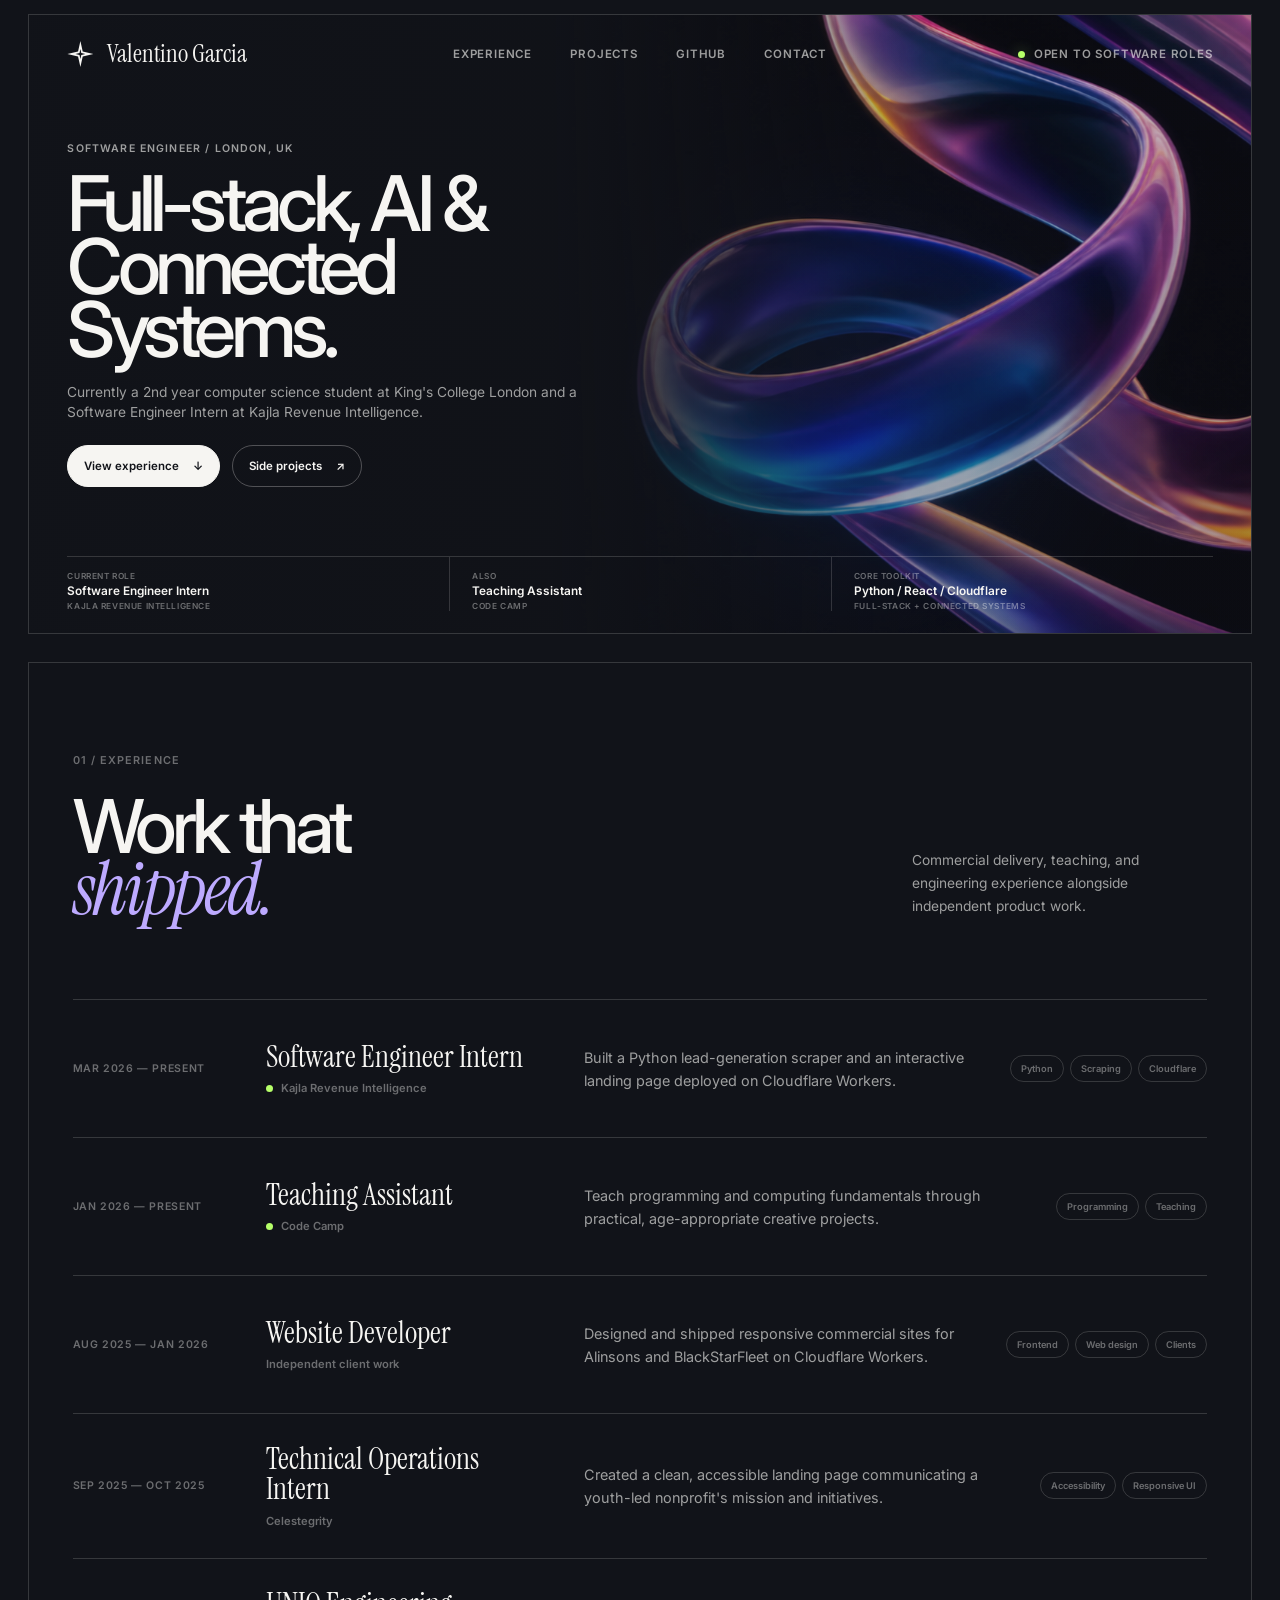
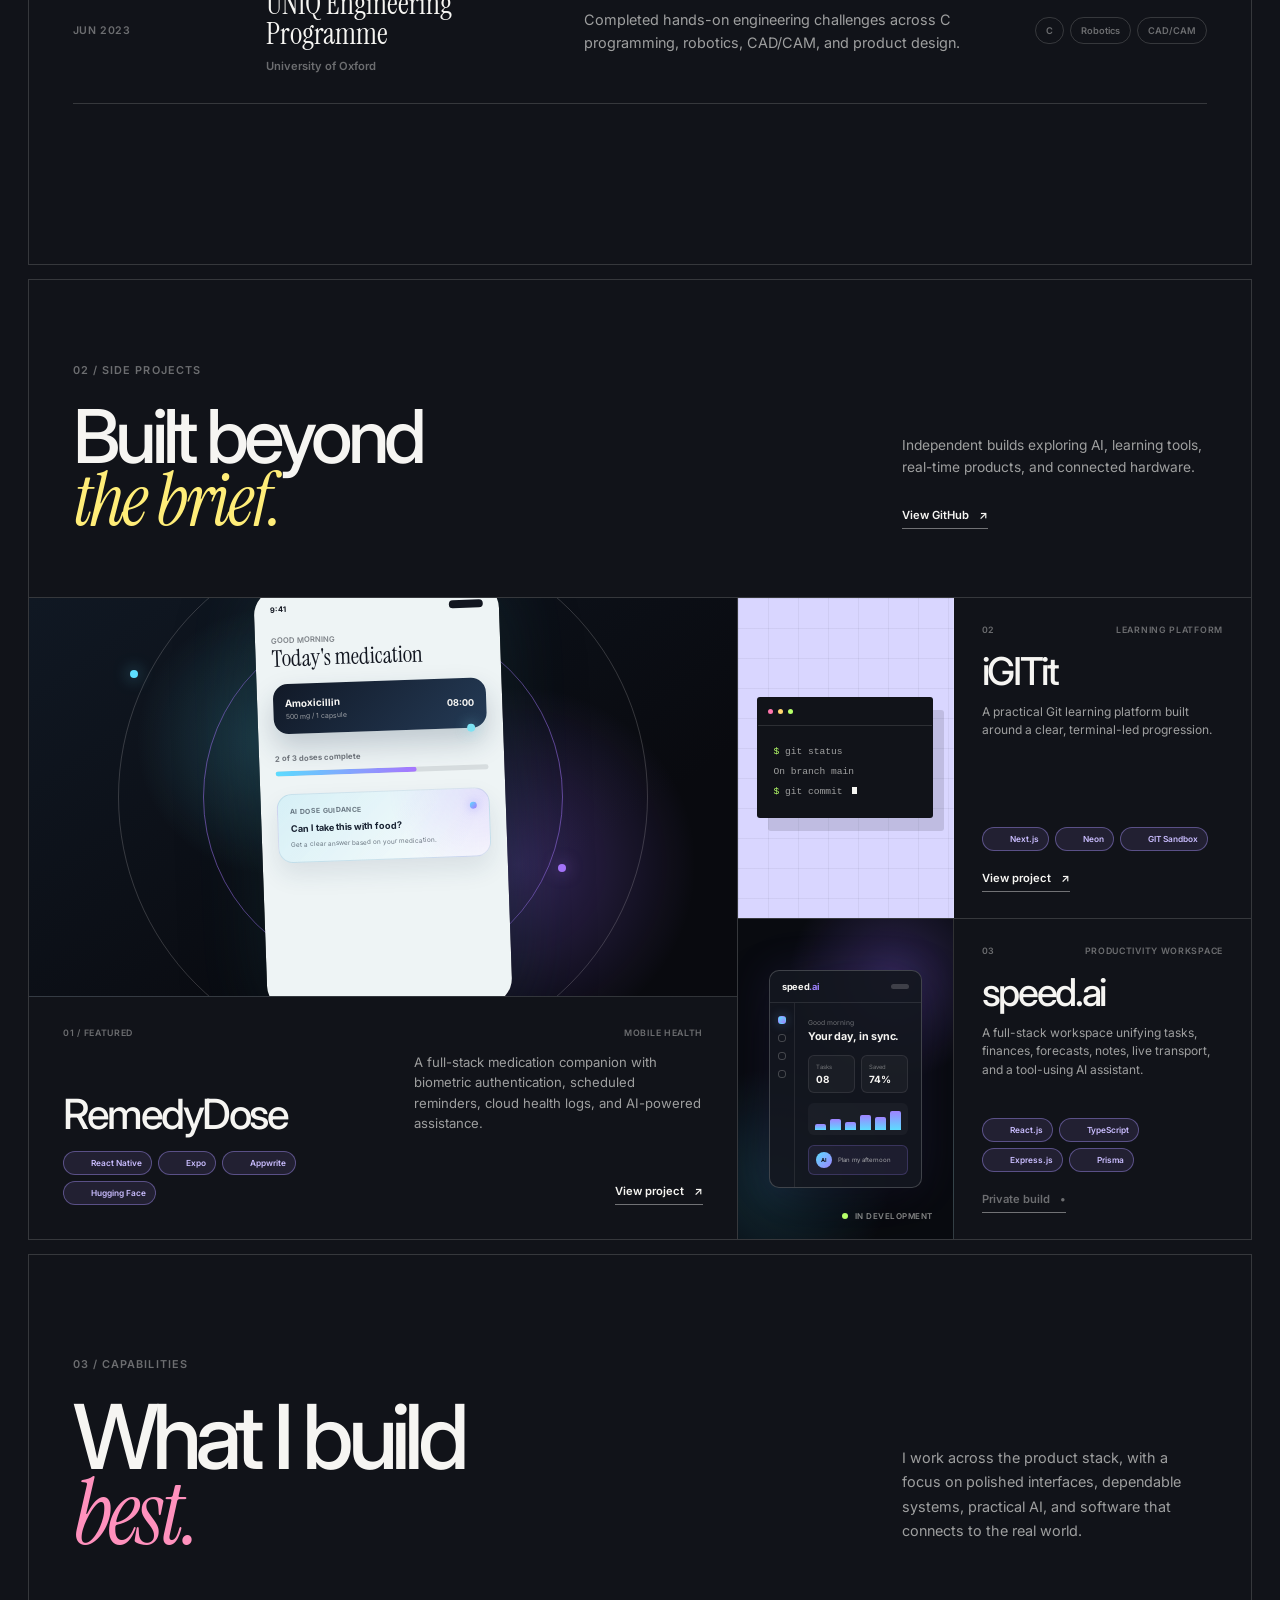
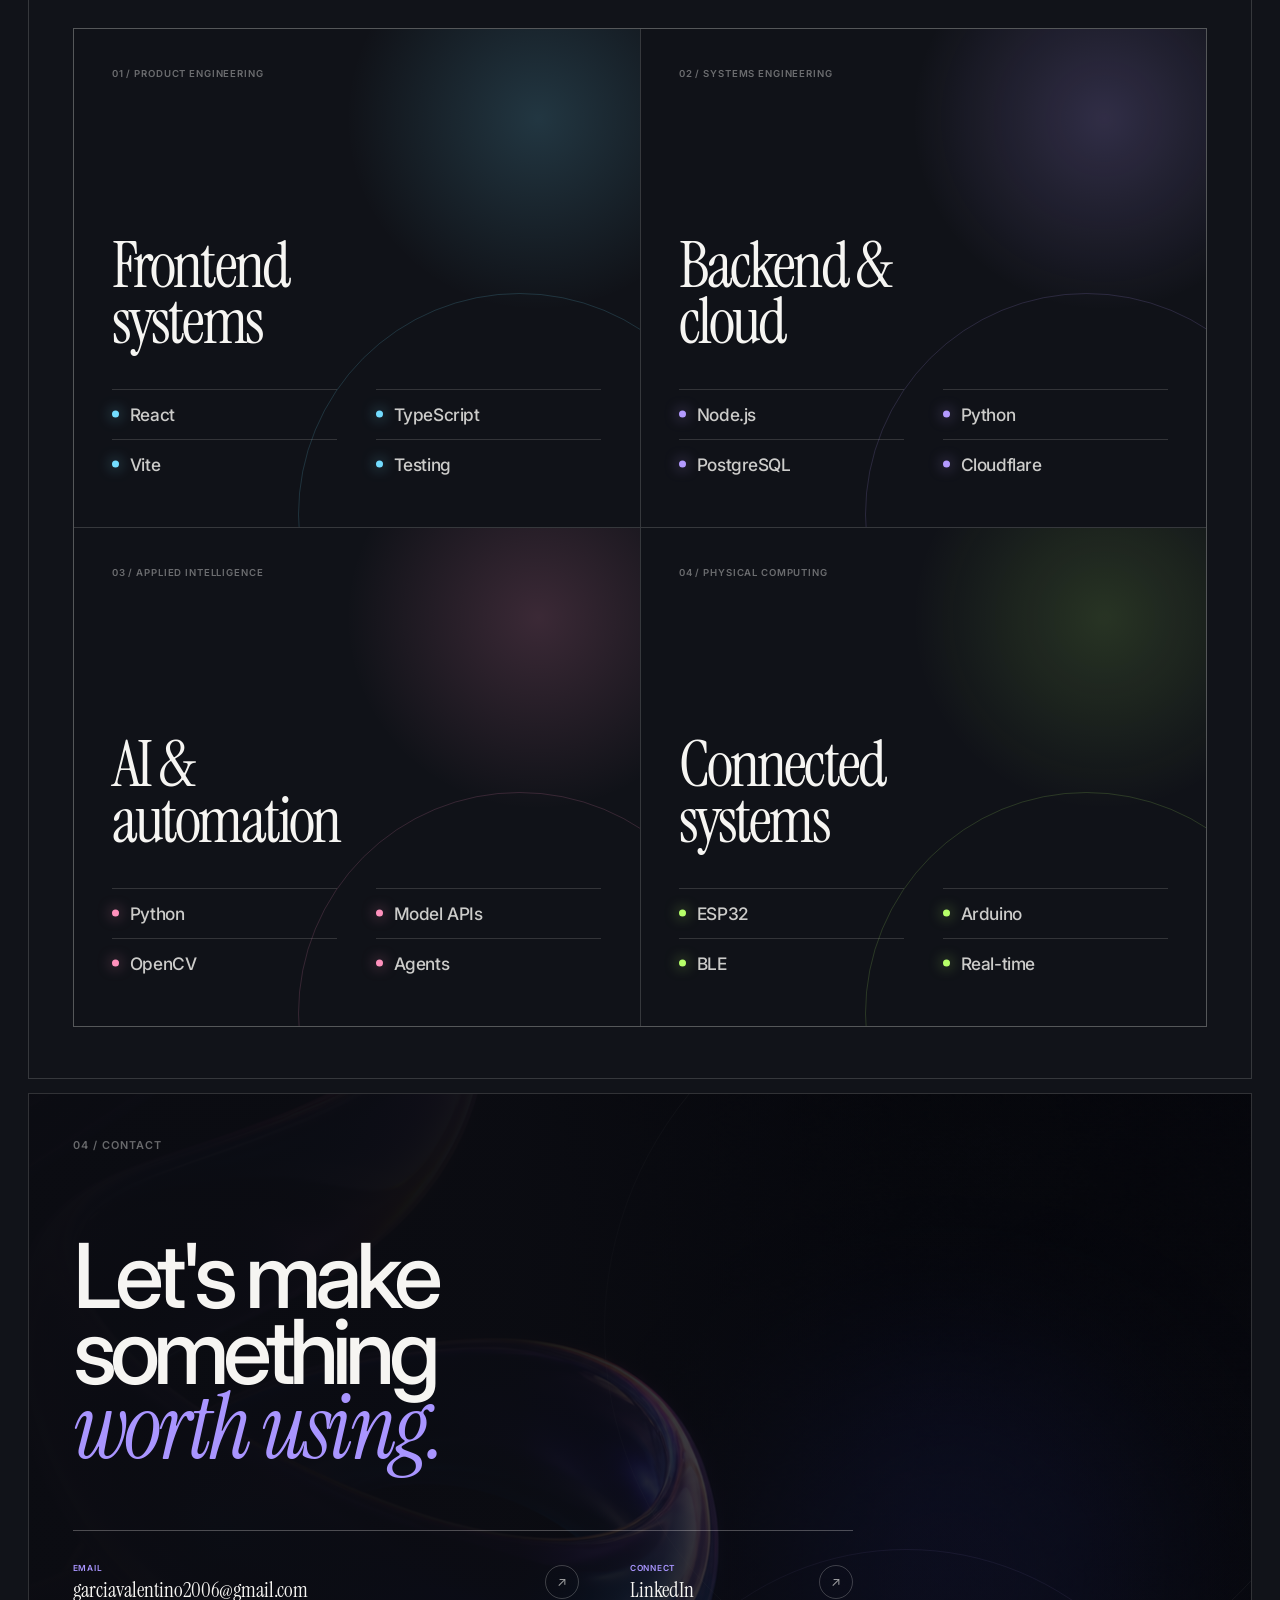
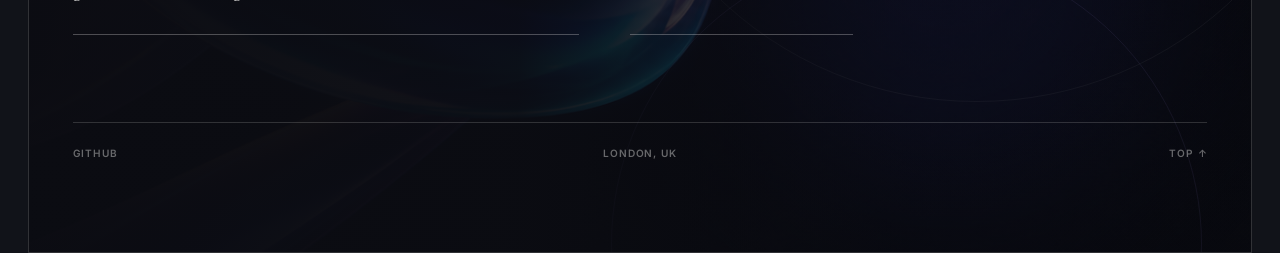
==== commit 58a3e7af: "chore: fix remedydose illustration height" ====
--- a/index.html
+++ b/index.html
@@ -8,6 +8,8 @@
       content="Valentino Garcia, a software engineer creating thoughtful digital products and connected experiences."
     />
     <title>Valentino Garcia | Digital Product Engineer</title>
+    <link rel="icon" href="assets/favicon.svg" type="image/svg+xml" />
+    <meta name="theme-color" content="#111319" />
     <link rel="preconnect" href="https://fonts.googleapis.com" />
     <link rel="preconnect" href="https://fonts.gstatic.com" crossorigin />
     <link
@@ -128,11 +130,14 @@
                   <span>2 of 3 doses complete</span>
                   <b><i></i></b>
                 </div>
-              </div>
-              <div class="remedy-ai"><strong>AI</strong><span>Ask Remedy</span></div>
-              <div class="tile-status">
-                <i></i>
-                <span>Scheduled</span>
+                <div class="remedy-ai">
+                  <div>
+                    <span>AI dose guidance</span>
+                    <i aria-hidden="true"></i>
+                  </div>
+                  <strong>Can I take this with food?</strong>
+                  <small>Get a clear answer based on your medication.</small>
+                </div>
               </div>
             </a>
 
--- a/styles.css
+++ b/styles.css
@@ -1608,7 +1608,10 @@
   }
 
   .hero {
-    min-height: 720px;
+    min-height: 0;
+    grid-template-rows: auto auto auto;
+    align-content: start;
+    row-gap: 34px;
     margin: 8px auto;
     padding: 22px 20px;
   }
@@ -1640,7 +1643,7 @@
 
   .hero-copy {
     align-self: start;
-    padding: 42px 0 34px;
+    padding: 42px 0 0;
   }
 
   .eyebrow {
@@ -2492,34 +2495,51 @@
 }
 
 .remedy-ai {
-  position: absolute;
-  top: 28px;
-  right: 28px;
+  display: grid;
+  gap: 7px;
+  margin-top: 18px;
+  padding: 12px;
+  border: 1px solid rgba(71, 125, 167, 0.16);
+  border-radius: 15px;
+  color: #172131;
+  background:
+    radial-gradient(circle at 100% 0%, rgba(168, 118, 255, 0.2), transparent 45%),
+    linear-gradient(135deg, rgba(92, 220, 255, 0.16), rgba(255, 255, 255, 0.72));
+  box-shadow: 0 12px 24px rgba(29, 58, 84, 0.1);
+}
+
+.remedy-ai div {
   display: flex;
   align-items: center;
-  gap: 8px;
-  padding: 8px 11px;
-  border: 1px solid rgba(246, 245, 242, 0.2);
-  border-radius: 999px;
-  background: rgba(17, 19, 25, 0.72);
-  color: var(--muted);
-  font-size: 0.5rem;
-  backdrop-filter: blur(12px);
+  justify-content: space-between;
+}
+
+.remedy-ai span {
+  color: rgba(23, 33, 49, 0.58);
+  font-size: 0.43rem;
+  font-weight: 700;
+  letter-spacing: 0.05em;
+  text-transform: uppercase;
+}
+
+.remedy-ai div i {
+  width: 7px;
+  height: 7px;
+  border-radius: 50%;
+  background: linear-gradient(135deg, #5cdcff, #a876ff);
+  box-shadow: 0 0 10px rgba(126, 119, 255, 0.58);
+  animation: status-pulse 2.2s ease-in-out infinite;
 }
 
 .remedy-ai strong {
-  display: grid;
-  width: 22px;
-  height: 22px;
-  place-items: center;
-  border-radius: 50%;
-  color: #111319;
-  background: linear-gradient(135deg, #5cdcff, #a876ff);
-  font-size: 0.45rem;
-}
-
-.remedy-ai span {
-  font-weight: 600;
+  font-size: 0.57rem;
+  line-height: 1.25;
+}
+
+.remedy-ai small {
+  color: rgba(23, 33, 49, 0.58);
+  font-size: 0.4rem;
+  line-height: 1.4;
 }
 
 .tile-status {
@@ -3107,22 +3127,8 @@
   }
 
   .remedy-phone {
-    width: min(56vw, 230px);
-    min-width: 190px;
-  }
-
-  .remedy-ai {
-    top: 18px;
-    right: auto;
-    left: 16px;
-    transform: scale(0.86);
-    transform-origin: top left;
-  }
-
-  .project-tile-featured .tile-status {
-    right: auto;
-    bottom: 14px;
-    left: 16px;
+    width: min(50vw, 195px);
+    min-width: 175px;
   }
 
   .experience-heading {
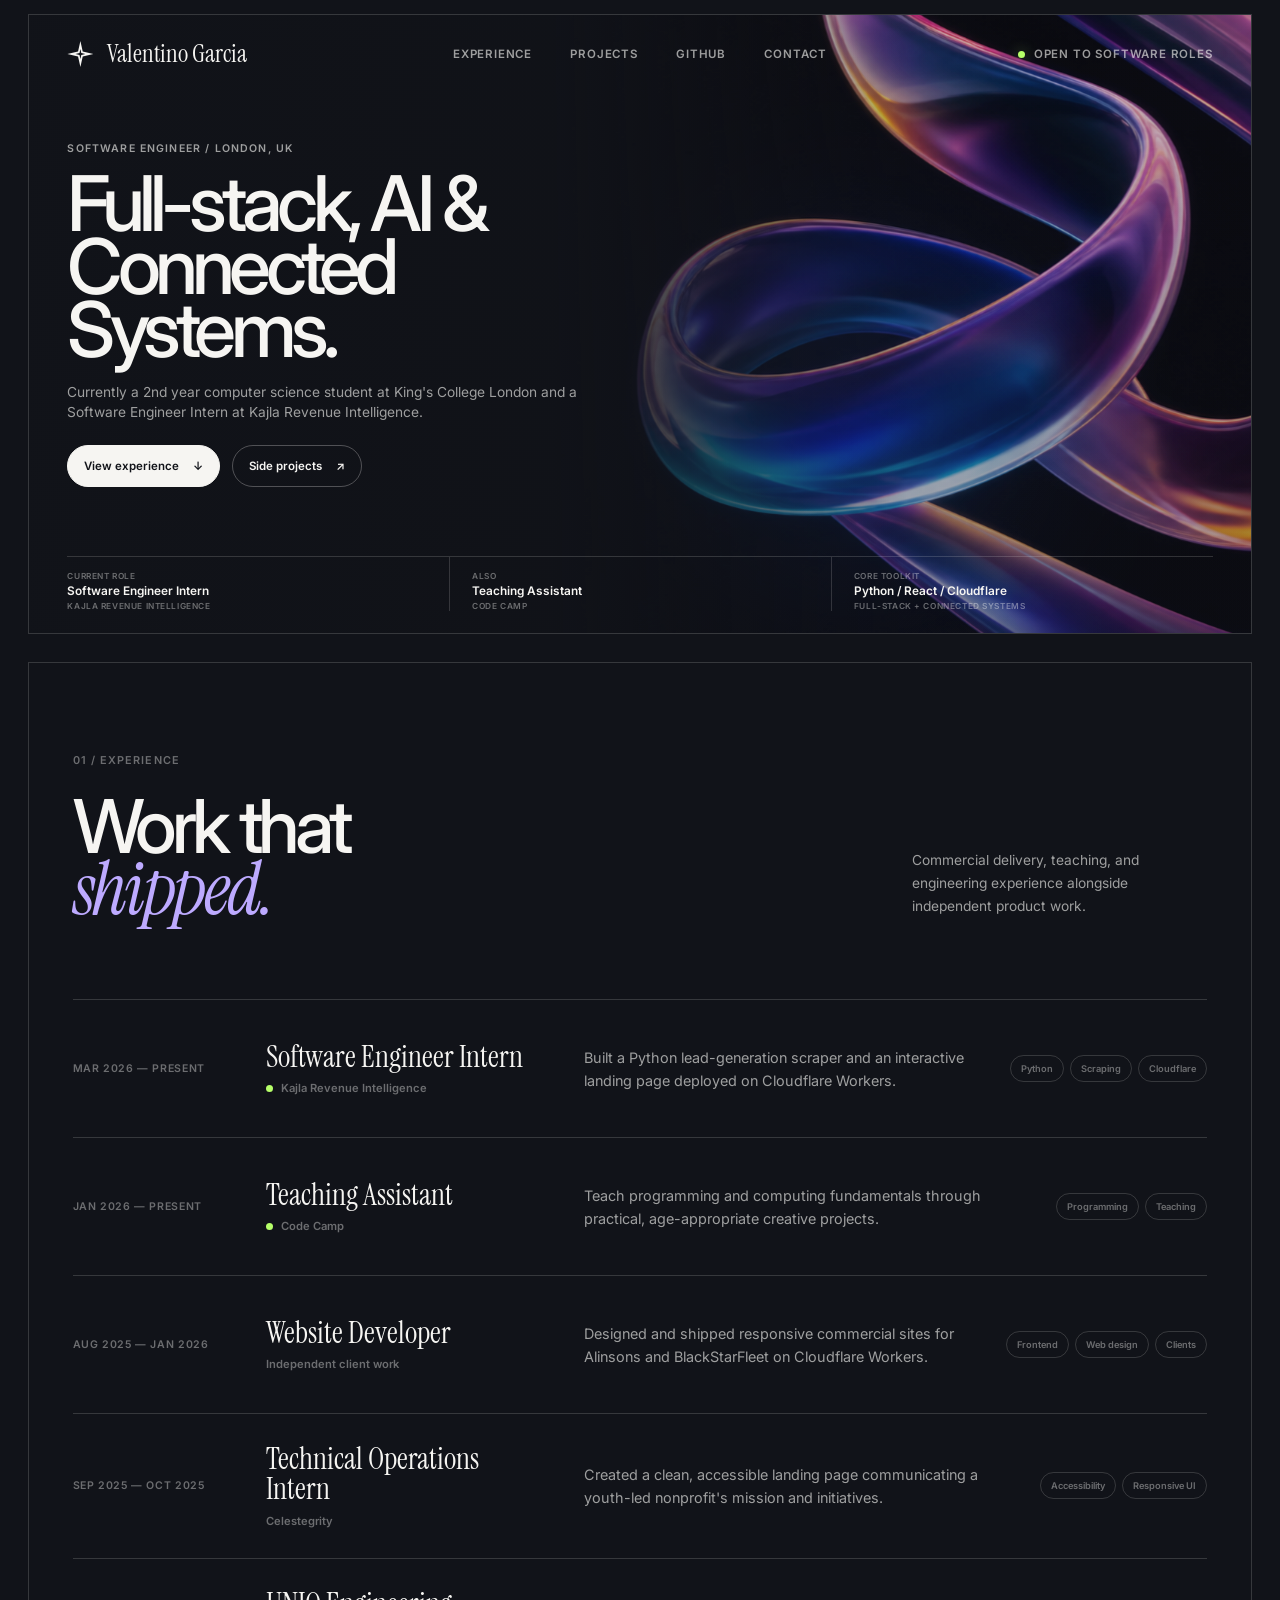
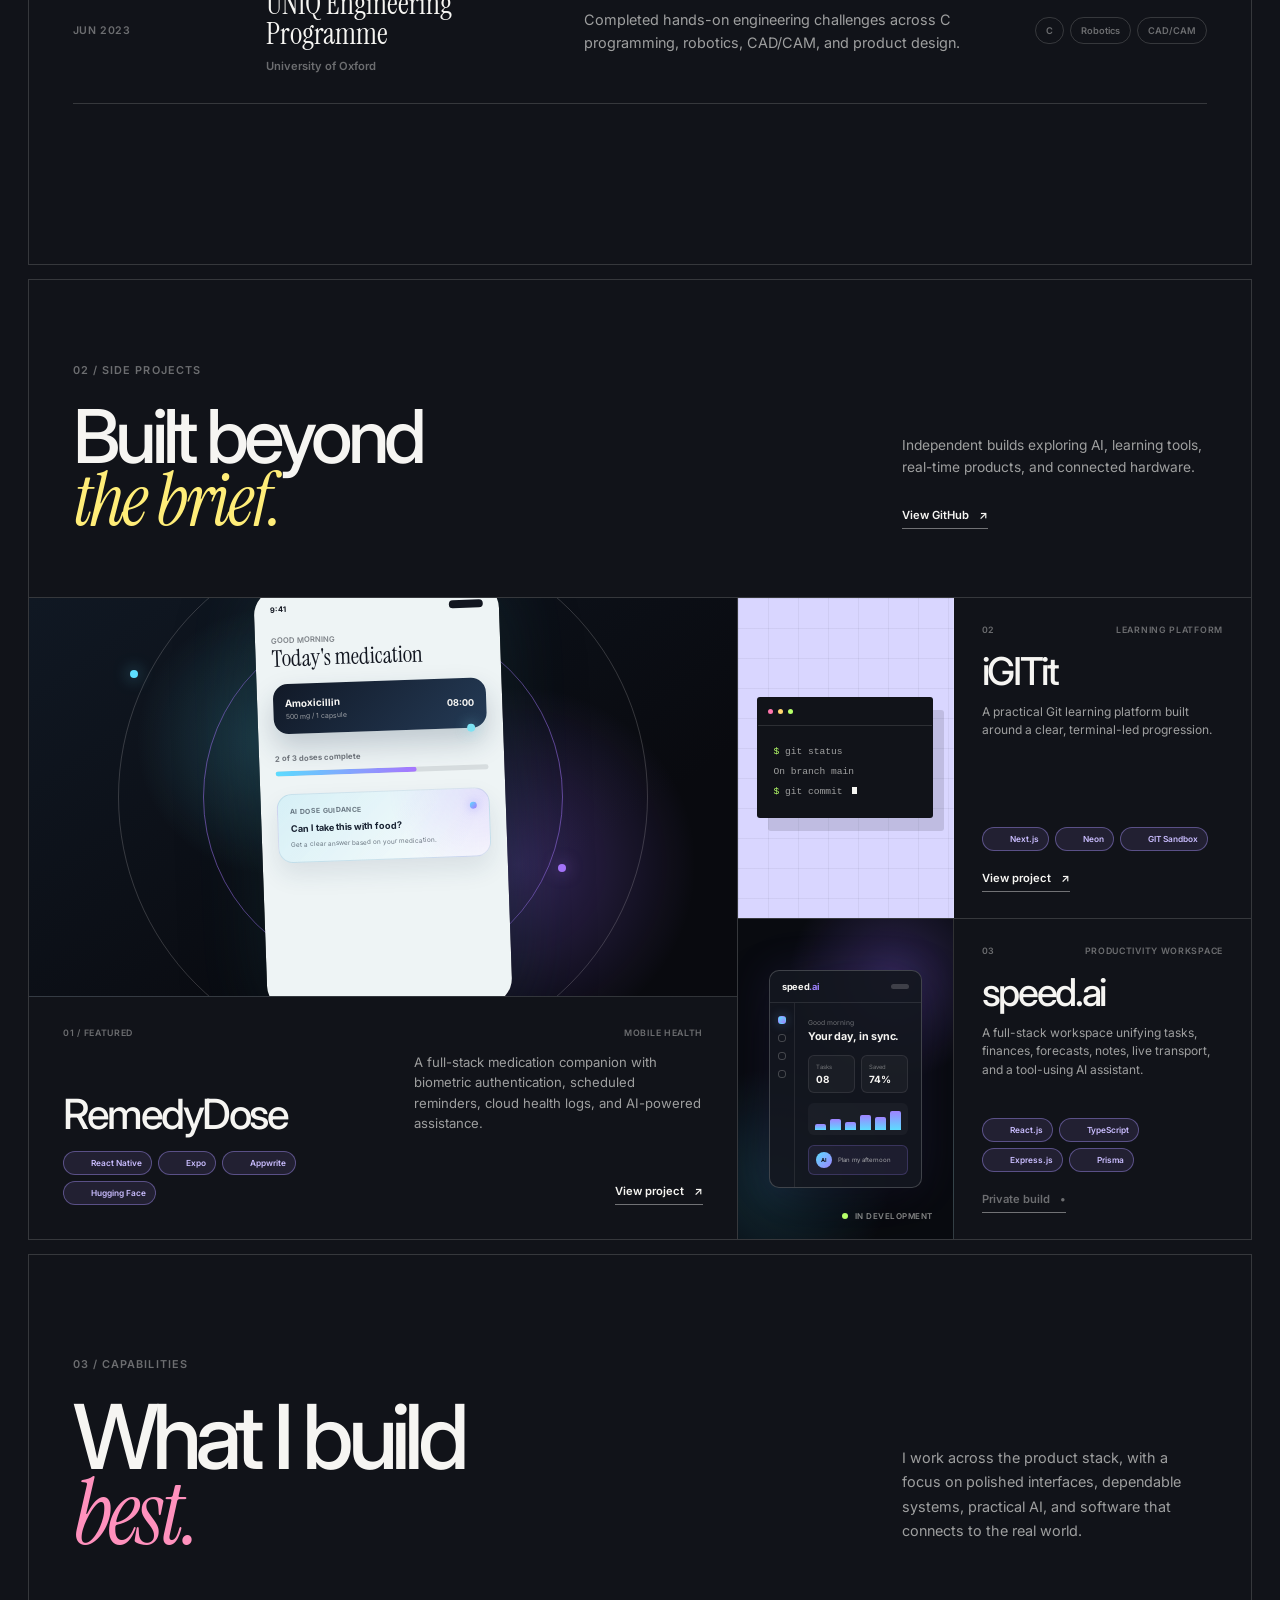
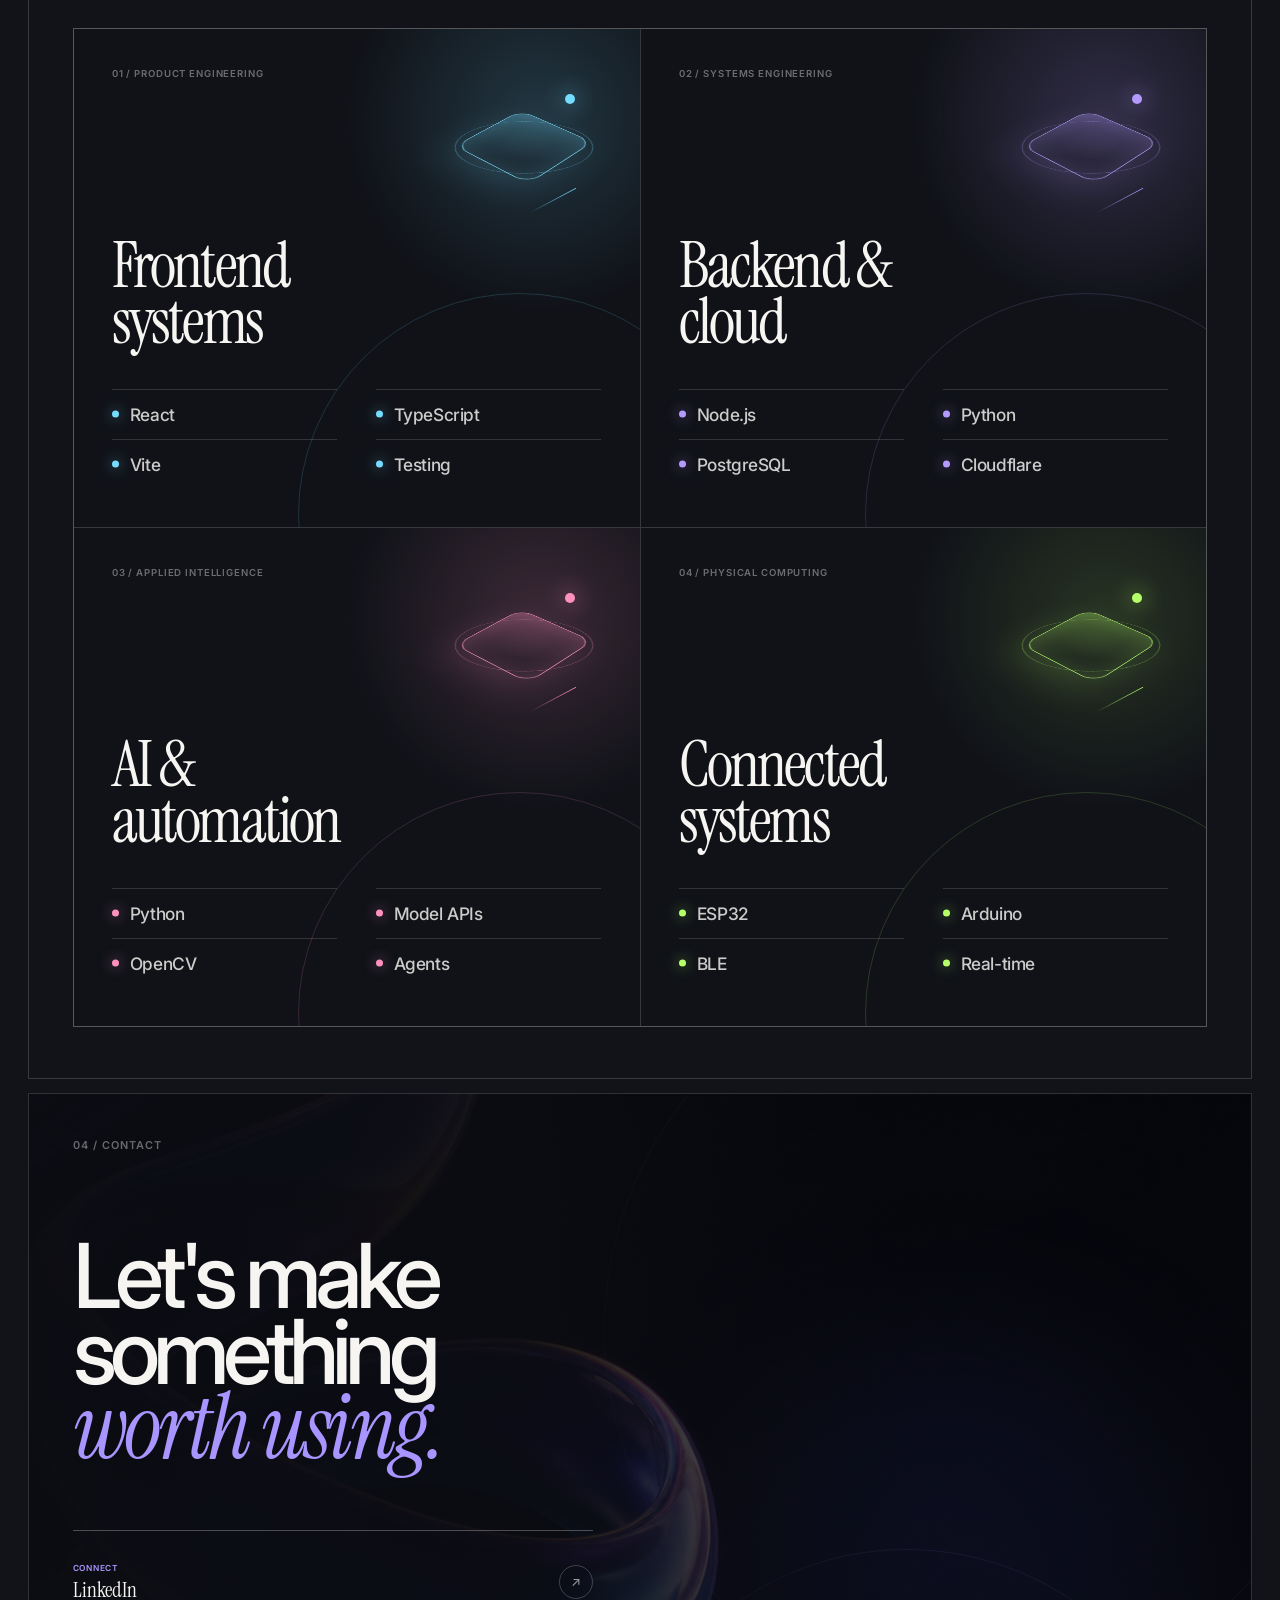
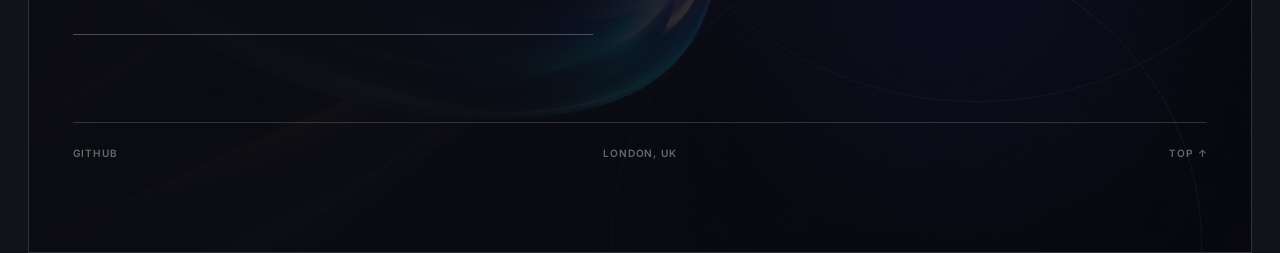
==== commit 84f84f8f: "chore: remove email from footer" ====
--- a/index.html
+++ b/index.html
@@ -464,13 +464,6 @@
         <div class="contact-main reveal">
           <h2 id="contact-title">Let&apos;s make something <em>worth using.</em></h2>
           <div class="contact-actions">
-            <a class="contact-action contact-action-email" href="mailto:garciavalentino2006@gmail.com">
-              <span>
-                <small>Email</small>
-                <strong>garciavalentino2006@gmail.com</strong>
-              </span>
-              <i aria-hidden="true">&nearr;</i>
-            </a>
             <a
               class="contact-action contact-action-linkedin"
               href="https://www.linkedin.com/in/valentino-garcia-980a54321/"
--- a/styles.css
+++ b/styles.css
@@ -1168,9 +1168,8 @@
 
 .contact-actions {
   display: grid;
-  width: min(780px, 66vw);
-  grid-template-columns: minmax(340px, 1.25fr) minmax(180px, 0.55fr);
-  gap: clamp(30px, 4vw, 64px);
+  width: min(520px, 66vw);
+  grid-template-columns: minmax(0, 1fr);
   margin-top: clamp(36px, 5vw, 64px);
   border-top: 1px solid rgba(246, 245, 242, 0.28);
 }
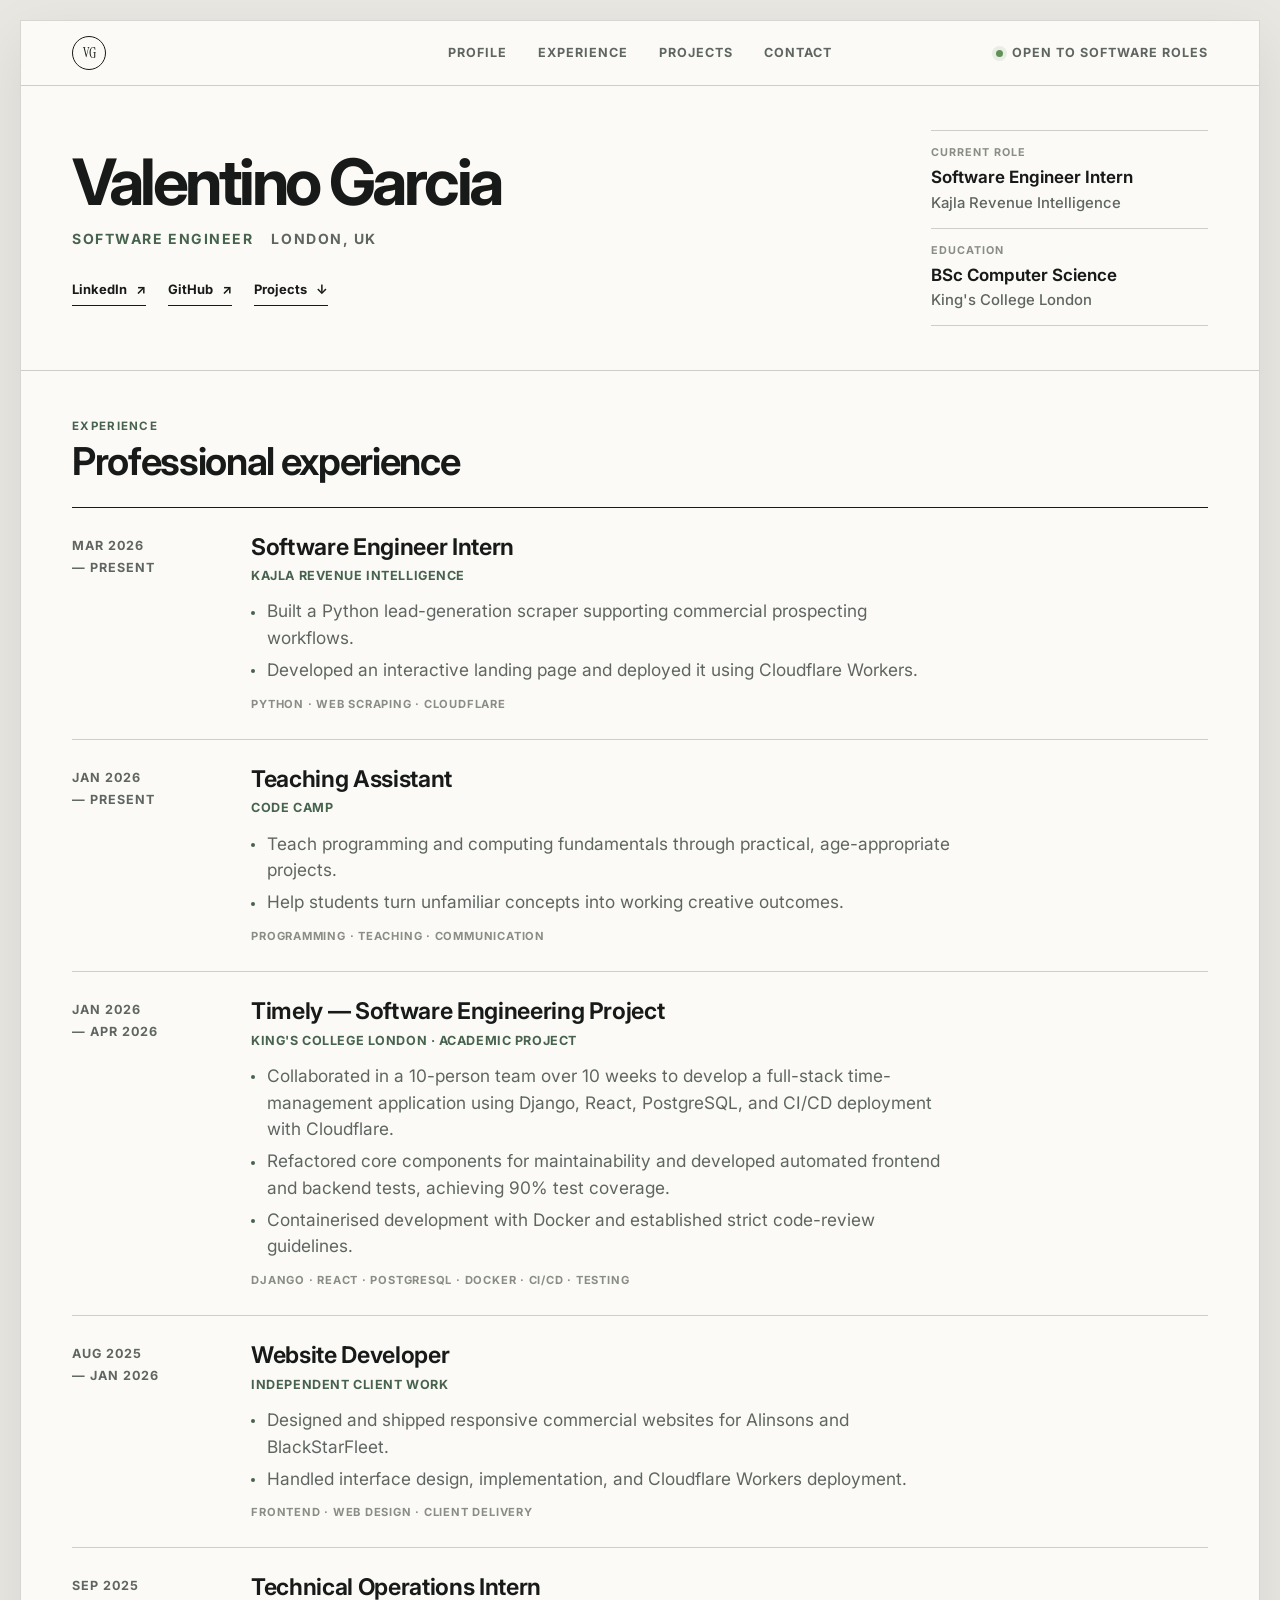
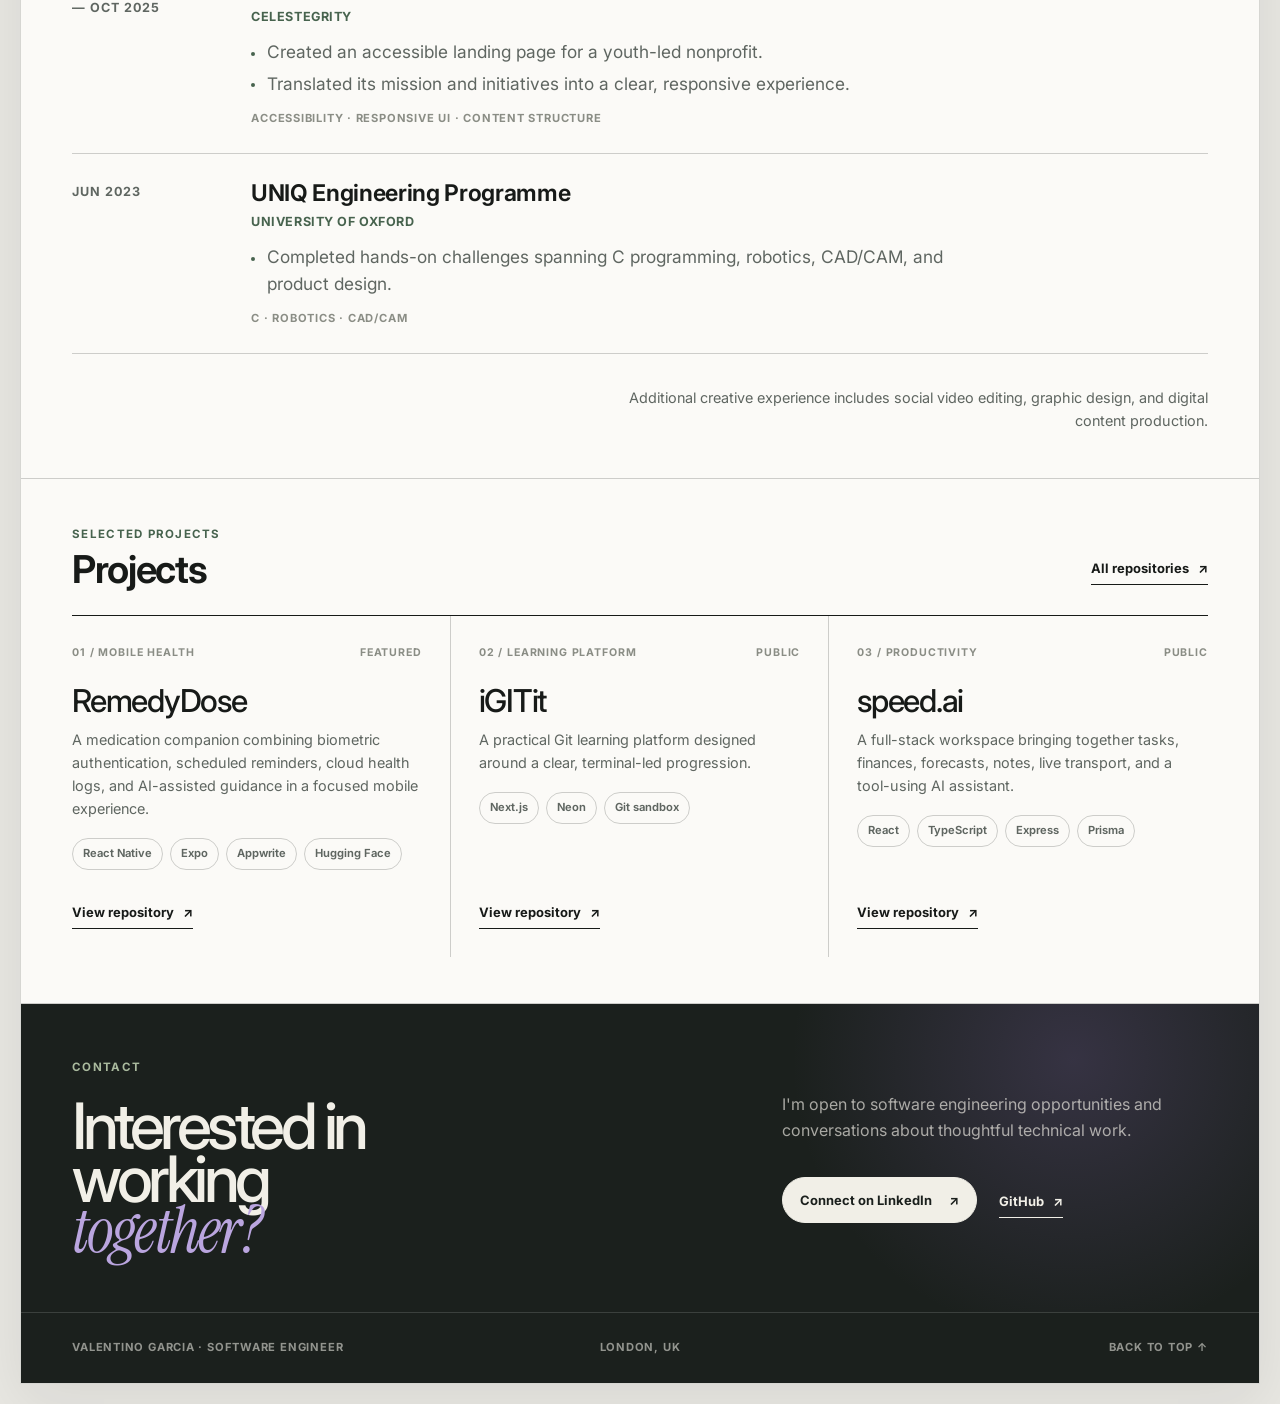
==== commit b10f29b8: "feat: redesign professional portfolio website" ====
--- a/index.html
+++ b/index.html
@@ -3,487 +3,178 @@
   <head>
     <meta charset="UTF-8" />
     <meta name="viewport" content="width=device-width, initial-scale=1.0" />
-    <meta
-      name="description"
-      content="Valentino Garcia, a software engineer creating thoughtful digital products and connected experiences."
-    />
-    <title>Valentino Garcia | Digital Product Engineer</title>
+    <meta name="description" content="Valentino Garcia is a London-based software engineer working across full-stack products, applied AI, and connected systems." />
+    <title>Valentino Garcia | Software Engineer</title>
     <link rel="icon" href="assets/favicon.svg" type="image/svg+xml" />
-    <meta name="theme-color" content="#111319" />
+    <meta name="theme-color" content="#f2efe7" />
     <link rel="preconnect" href="https://fonts.googleapis.com" />
     <link rel="preconnect" href="https://fonts.gstatic.com" crossorigin />
-    <link
-      href="https://fonts.googleapis.com/css2?family=Instrument+Serif:ital@0;1&family=Inter:wght@400;500;600;700&display=swap"
-      rel="stylesheet"
-    />
+    <link href="https://fonts.googleapis.com/css2?family=Instrument+Serif:ital@0;1&family=Inter:wght@400;500;600;700&display=swap" rel="stylesheet" />
     <link rel="stylesheet" href="styles.css" />
     <script src="script.js" defer></script>
   </head>
   <body>
-    <main>
-      <section class="hero" id="top" aria-labelledby="hero-title">
-        <div class="hero-art" aria-hidden="true">
-          <img src="assets/abstract-ribbon.png" alt="" />
-          <div class="hero-art-glow"></div>
-        </div>
+    <a class="skip-link" href="#main-content">Skip to content</a>
 
-        <header class="site-header">
-          <a class="brand" href="#top" aria-label="Valentino Garcia home">
-            <span class="brand-mark" aria-hidden="true"></span>
-            <span>Valentino Garcia</span>
-          </a>
+    <div class="site-frame" id="top">
+      <header class="topbar">
+        <a class="wordmark" href="#top" aria-label="Valentino Garcia, home">
+          <span class="wordmark-mark" aria-hidden="true">VG</span>
+          <span><strong>Valentino Garcia</strong><small>Software Engineer</small></span>
+        </a>
+        <button class="menu-toggle" type="button" aria-expanded="false" aria-controls="site-nav">
+          <span>Menu</span><i aria-hidden="true"></i>
+        </button>
+        <nav class="site-nav" id="site-nav" aria-label="Primary navigation">
+          <a href="#profile">Profile</a>
+          <a href="#experience">Experience</a>
+          <a href="#projects">Projects</a>
+          <a href="#contact">Contact</a>
+        </nav>
+        <p class="availability"><i aria-hidden="true"></i>Open to software roles</p>
+      </header>
 
-          <nav aria-label="Primary navigation">
-            <a href="#experience">Experience</a>
-            <a href="#work">Projects</a>
-            <a href="https://github.com/darkcom109" target="_blank" rel="noreferrer">GitHub</a>
-            <a href="#contact">Contact</a>
-          </nav>
+      <main id="main-content">
+        <section class="masthead" id="profile" aria-labelledby="page-title">
+          <div class="masthead-copy">
+            <h1 id="page-title">Valentino Garcia</h1>
+            <p class="masthead-role">Software Engineer <span>London, UK</span></p>
+            <div class="masthead-actions" aria-label="Professional profiles">
+              <a class="text-link" href="https://www.linkedin.com/in/valentino-garcia-980a54321/" target="_blank" rel="noreferrer">LinkedIn <span aria-hidden="true">↗</span></a>
+              <a class="text-link" href="https://github.com/darkcom109" target="_blank" rel="noreferrer">GitHub <span aria-hidden="true">↗</span></a>
+              <a class="text-link" href="#projects">Projects <span aria-hidden="true">↓</span></a>
+            </div>
+          </div>
 
-          <p class="availability">
-            <i aria-hidden="true"></i>
-            <span class="availability-full">Open to software roles</span>
-            <span class="availability-short">Open</span>
-          </p>
-        </header>
+          <dl class="masthead-facts" aria-label="At a glance">
+            <div><dt>Current role</dt><dd>Software Engineer Intern<br /><span>Kajla Revenue Intelligence</span></dd></div>
+            <div><dt>Education</dt><dd>BSc Computer Science<br /><span>King&apos;s College London</span></dd></div>
+          </dl>
+        </section>
 
-        <div class="hero-copy">
-          <p class="eyebrow">Software engineer / London, UK</p>
-          <h1 id="hero-title">
-            Full-stack, AI
-            & Connected Systems.
-          </h1>
-          <div class="hero-intro">
-            <p>
-              Currently a 2nd year computer science student at King's College London and
-              a Software Engineer Intern at Kajla Revenue Intelligence.
-            </p>
-            <div class="hero-actions">
-              <a class="hero-action-primary" href="#experience">View experience <span aria-hidden="true">&darr;</span></a>
-              <a href="#work">Side projects <span aria-hidden="true">&nearr;</span></a>
-            </div>
+        <div class="cv-layout">
+          <div class="cv-main">
+            <section class="resume-section" id="experience" aria-labelledby="experience-title">
+              <header class="section-heading reveal">
+                <div><p class="section-number">Experience</p><h2 id="experience-title">Professional experience</h2></div>
+              </header>
+
+              <div class="timeline">
+                <article class="timeline-entry reveal">
+                  <div class="entry-date"><time datetime="2026-03">Mar 2026</time><span>Present</span></div>
+                  <div class="entry-body">
+                    <header><div><h3>Software Engineer Intern</h3><p>Kajla Revenue Intelligence</p></div><span class="entry-index">01</span></header>
+                    <ul><li>Built a Python lead-generation scraper supporting commercial prospecting workflows.</li><li>Developed an interactive landing page and deployed it using Cloudflare Workers.</li></ul>
+                    <p class="entry-tools">Python · Web scraping · Cloudflare</p>
+                  </div>
+                </article>
+
+                <article class="timeline-entry reveal">
+                  <div class="entry-date"><time datetime="2026-01">Jan 2026</time><span>Present</span></div>
+                  <div class="entry-body">
+                    <header><div><h3>Teaching Assistant</h3><p>Code Camp</p></div><span class="entry-index">02</span></header>
+                    <ul><li>Teach programming and computing fundamentals through practical, age-appropriate projects.</li><li>Help students turn unfamiliar concepts into working creative outcomes.</li></ul>
+                    <p class="entry-tools">Programming · Teaching · Communication</p>
+                  </div>
+                </article>
+
+                <article class="timeline-entry reveal">
+                  <div class="entry-date"><time datetime="2026-01">Jan 2026</time><span>Apr 2026</span></div>
+                  <div class="entry-body">
+                    <header><div><h3>Timely — Software Engineering Project</h3><p>King&apos;s College London · Academic project</p></div><span class="entry-index">03</span></header>
+                    <ul><li>Collaborated in a 10-person team over 10 weeks to develop a full-stack time-management application using Django, React, PostgreSQL, and CI/CD deployment with Cloudflare.</li><li>Refactored core components for maintainability and developed automated frontend and backend tests, achieving 90% test coverage.</li><li>Containerised development with Docker and established strict code-review guidelines.</li></ul>
+                    <p class="entry-tools">Django · React · PostgreSQL · Docker · CI/CD · Testing</p>
+                  </div>
+                </article>
+
+                <article class="timeline-entry reveal">
+                  <div class="entry-date"><time datetime="2025-08">Aug 2025</time><span>Jan 2026</span></div>
+                  <div class="entry-body">
+                    <header><div><h3>Website Developer</h3><p>Independent client work</p></div><span class="entry-index">04</span></header>
+                    <ul><li>Designed and shipped responsive commercial websites for Alinsons and BlackStarFleet.</li><li>Handled interface design, implementation, and Cloudflare Workers deployment.</li></ul>
+                    <p class="entry-tools">Frontend · Web design · Client delivery</p>
+                  </div>
+                </article>
+
+                <article class="timeline-entry reveal">
+                  <div class="entry-date"><time datetime="2025-09">Sep 2025</time><span>Oct 2025</span></div>
+                  <div class="entry-body">
+                    <header><div><h3>Technical Operations Intern</h3><p>Celestegrity</p></div><span class="entry-index">05</span></header>
+                    <ul><li>Created an accessible landing page for a youth-led nonprofit.</li><li>Translated its mission and initiatives into a clear, responsive experience.</li></ul>
+                    <p class="entry-tools">Accessibility · Responsive UI · Content structure</p>
+                  </div>
+                </article>
+
+                <article class="timeline-entry reveal">
+                  <div class="entry-date"><time datetime="2023-06">Jun 2023</time></div>
+                  <div class="entry-body">
+                    <header><div><h3>UNIQ Engineering Programme</h3><p>University of Oxford</p></div><span class="entry-index">06</span></header>
+                    <ul><li>Completed hands-on challenges spanning C programming, robotics, CAD/CAM, and product design.</li></ul>
+                    <p class="entry-tools">C · Robotics · CAD/CAM</p>
+                  </div>
+                </article>
+              </div>
+
+              <p class="additional-note reveal">Additional creative experience includes social video editing, graphic design, and digital content production.</p>
+            </section>
+
+            <section class="resume-section projects-section" id="projects" aria-labelledby="projects-title">
+              <header class="section-heading reveal">
+                <div><p class="section-number">Selected projects</p><h2 id="projects-title">Projects</h2></div>
+                <a class="text-link" href="https://github.com/darkcom109" target="_blank" rel="noreferrer">All repositories <span aria-hidden="true">↗</span></a>
+              </header>
+
+              <div class="project-list">
+                <article class="project-entry reveal">
+                  <div class="project-copy">
+                    <div class="project-meta"><span>01 / Mobile health</span><span>Featured</span></div>
+                    <h3>RemedyDose</h3>
+                    <p>A medication companion combining biometric authentication, scheduled reminders, cloud health logs, and AI-assisted guidance in a focused mobile experience.</p>
+                    <ul class="tag-list" aria-label="RemedyDose technologies"><li>React Native</li><li>Expo</li><li>Appwrite</li><li>Hugging Face</li></ul>
+                    <a class="project-link" href="https://github.com/darkcom109/RemedyDose" target="_blank" rel="noreferrer">View repository <span aria-hidden="true">↗</span></a>
+                  </div>
+                  <div class="project-preview preview-remedy" aria-hidden="true"><div class="preview-phone"><span>Today&apos;s medication</span><i></i><i></i><i></i></div></div>
+                </article>
+
+                <article class="project-entry reveal">
+                  <div class="project-copy">
+                    <div class="project-meta"><span>02 / Learning platform</span><span>Public</span></div>
+                    <h3>iGITit</h3>
+                    <p>A practical Git learning platform designed around a clear, terminal-led progression.</p>
+                    <ul class="tag-list" aria-label="iGITit technologies"><li>Next.js</li><li>Neon</li><li>Git sandbox</li></ul>
+                    <a class="project-link" href="https://github.com/darkcom109/iGITit" target="_blank" rel="noreferrer">View repository <span aria-hidden="true">↗</span></a>
+                  </div>
+                  <div class="project-preview preview-terminal" aria-hidden="true"><div class="terminal-window"><span><i></i><i></i><i></i></span><p><b>$</b> git status<br />On branch main<br /><b>$</b> git commit <em></em></p></div></div>
+                </article>
+
+                <article class="project-entry reveal">
+                  <div class="project-copy">
+                    <div class="project-meta"><span>03 / Productivity</span><span>Public</span></div>
+                    <h3>speed.ai</h3>
+                    <p>A full-stack workspace bringing together tasks, finances, forecasts, notes, live transport, and a tool-using AI assistant.</p>
+                    <ul class="tag-list" aria-label="speed.ai technologies"><li>React</li><li>TypeScript</li><li>Express</li><li>Prisma</li></ul>
+                    <a class="project-link" href="https://github.com/darkcom109/speed.ai" target="_blank" rel="noreferrer">View repository <span aria-hidden="true">↗</span></a>
+                  </div>
+                  <div class="project-preview preview-dashboard" aria-hidden="true"><div class="dashboard-window"><span>speed<em>.ai</em></span><div><i></i><i></i><i></i><i></i><i></i></div><p>Plan my afternoon</p></div></div>
+                </article>
+              </div>
+            </section>
           </div>
         </div>
 
-        <div class="hero-proof" aria-label="Current experience and core technologies">
-          <div>
-            <span>Current role</span>
-            <strong>Software Engineer Intern</strong>
-            <small>Kajla Revenue Intelligence</small>
+        <section class="contact-section" id="contact" aria-labelledby="contact-title">
+          <div><p class="section-number">Contact</p><h2 id="contact-title">Interested in working <em>together?</em></h2></div>
+          <div class="contact-copy">
+            <p>I&apos;m open to software engineering opportunities and conversations about thoughtful technical work.</p>
+            <div>
+              <a class="button button-light" href="https://www.linkedin.com/in/valentino-garcia-980a54321/" target="_blank" rel="noreferrer">Connect on LinkedIn <span aria-hidden="true">↗</span></a>
+              <a class="text-link text-link-light" href="https://github.com/darkcom109" target="_blank" rel="noreferrer">GitHub <span aria-hidden="true">↗</span></a>
+            </div>
           </div>
-          <div>
-            <span>Also</span>
-            <strong>Teaching Assistant</strong>
-            <small>Code Camp</small>
-          </div>
-          <div>
-            <span>Core toolkit</span>
-            <strong>Python / React / Cloudflare</strong>
-            <small>Full-stack + connected systems</small>
-          </div>
-        </div>
-      </section>
+        </section>
+      </main>
 
-      <section class="work page-section" id="work" aria-labelledby="work-title">
-        <header class="work-compact-heading reveal">
-          <div>
-            <p class="section-index">02 / Side projects</p>
-            <h2 id="work-title">Built beyond <em>the brief.</em></h2>
-          </div>
-          <div class="work-heading-copy">
-            <p>Independent builds exploring AI, learning tools, real-time products, and connected hardware.</p>
-            <a href="https://github.com/darkcom109" target="_blank" rel="noreferrer">
-              View GitHub <span aria-hidden="true">&nearr;</span>
-            </a>
-          </div>
-        </header>
-
-        <div class="project-showcase">
-          <article class="project-tile project-tile-featured reveal">
-            <a
-              class="project-tile-visual tile-remedy-visual"
-              href="https://github.com/darkcom109/RemedyDose"
-              target="_blank"
-              rel="noreferrer"
-              aria-label="View RemedyDose on GitHub"
-            >
-              <div class="remedy-orbit remedy-orbit-one"></div>
-              <div class="remedy-orbit remedy-orbit-two"></div>
-              <div class="remedy-phone">
-                <div class="remedy-phone-top">
-                  <span>9:41</span>
-                  <i></i>
-                </div>
-                <div class="remedy-greeting">
-                  <small>Good morning</small>
-                  <strong>Today&apos;s medication</strong>
-                </div>
-                <div class="remedy-dose-card">
-                  <div>
-                    <span>Amoxicillin</span>
-                    <small>500 mg / 1 capsule</small>
-                  </div>
-                  <time datetime="08:00">08:00</time>
-                  <i></i>
-                </div>
-                <div class="remedy-progress">
-                  <span>2 of 3 doses complete</span>
-                  <b><i></i></b>
-                </div>
-                <div class="remedy-ai">
-                  <div>
-                    <span>AI dose guidance</span>
-                    <i aria-hidden="true"></i>
-                  </div>
-                  <strong>Can I take this with food?</strong>
-                  <small>Get a clear answer based on your medication.</small>
-                </div>
-              </div>
-            </a>
-
-            <div class="project-tile-copy">
-              <div class="project-tile-meta">
-                <span>01 / Featured</span>
-                <span>Mobile health</span>
-              </div>
-              <h3>RemedyDose</h3>
-              <p>
-                A full-stack medication companion with biometric authentication, scheduled reminders, cloud health logs,
-                and AI-powered assistance.
-              </p>
-              <ul class="project-tile-tags" aria-label="RemedyDose technologies">
-                <li class="tag-react">
-                  <img src="https://cdn.simpleicons.org/react/61DAFB" alt="" aria-hidden="true" />
-                  React Native
-                </li>
-                <li class="tag-expo">
-                  <img src="https://cdn.simpleicons.org/expo/FFFFFF" alt="" aria-hidden="true" />
-                  Expo
-                </li>
-                <li class="tag-appwrite">
-                  <img src="https://cdn.simpleicons.org/appwrite/FD366E" alt="" aria-hidden="true" />
-                  Appwrite
-                </li>
-                <li class="tag-huggingface">
-                  <img src="https://cdn.simpleicons.org/huggingface/FFD21E" alt="" aria-hidden="true" />
-                  Hugging Face
-                </li>
-              </ul>
-              <a
-                class="project-tile-link"
-                href="https://github.com/darkcom109/RemedyDose"
-                target="_blank"
-                rel="noreferrer"
-              >
-                View project <span aria-hidden="true">&nearr;</span>
-              </a>
-            </div>
-          </article>
-
-          <article class="project-tile project-tile-compact reveal">
-            <a
-              class="project-tile-visual tile-git-visual"
-              href="https://github.com/darkcom109/iGITit"
-              target="_blank"
-              rel="noreferrer"
-              aria-label="View iGITit on GitHub"
-            >
-              <div class="tile-terminal">
-                <div class="tile-terminal-bar"><i></i><i></i><i></i></div>
-                <div class="tile-terminal-lines">
-                  <p><span>$</span> git status</p>
-                  <p>On branch main</p>
-                  <p><span>$</span> git commit <b></b></p>
-                </div>
-              </div>
-            </a>
-
-            <div class="project-tile-copy">
-              <div class="project-tile-meta">
-                <span>02</span>
-                <span>Learning platform</span>
-              </div>
-              <h3>iGITit</h3>
-              <p>A practical Git learning platform built around a clear, terminal-led progression.</p>
-              <ul class="project-tile-tags" aria-label="iGITit technologies">
-                <li class="tag-next">
-                  <img src="https://cdn.simpleicons.org/nextdotjs/FFFFFF" alt="" aria-hidden="true" />
-                  Next.js
-                </li>
-                <li class="tag-neon">
-                  <img src="https://cdn.simpleicons.org/neon/00E699" alt="" aria-hidden="true" />
-                  Neon
-                </li>
-                <li class="tag-git">
-                  <img src="https://cdn.simpleicons.org/git/F05032" alt="" aria-hidden="true" />
-                  GIT Sandbox
-                </li>
-              </ul>
-              <a class="project-tile-link" href="https://github.com/darkcom109/iGITit" target="_blank" rel="noreferrer">
-                View project <span aria-hidden="true">&nearr;</span>
-              </a>
-            </div>
-          </article>
-
-          <article class="project-tile project-tile-compact project-tile-speed reveal">
-            <div
-              class="project-tile-visual tile-speed-visual"
-              role="img"
-              aria-label="Speed.ai productivity dashboard showing tasks, finance, forecasting, and an AI assistant"
-            >
-              <div class="speed-app">
-                <div class="speed-topbar">
-                  <strong>speed<span>.ai</span></strong>
-                  <i></i>
-                </div>
-                <div class="speed-body">
-                  <div class="speed-rail" aria-hidden="true">
-                    <i></i><i></i><i></i><i></i>
-                  </div>
-                  <div class="speed-dashboard">
-                    <small>Good morning</small>
-                    <strong>Your day, in sync.</strong>
-                    <div class="speed-summary">
-                      <span><small>Tasks</small><b>08</b></span>
-                      <span><small>Saved</small><b>74%</b></span>
-                    </div>
-                    <div class="speed-chart" aria-hidden="true">
-                      <i></i><i></i><i></i><i></i><i></i><i></i>
-                    </div>
-                    <div class="speed-assistant"><i>AI</i><span>Plan my afternoon</span></div>
-                  </div>
-                </div>
-              </div>
-              <div class="tile-status"><i></i><span>In development</span></div>
-            </div>
-
-            <div class="project-tile-copy">
-              <div class="project-tile-meta">
-                <span>03</span>
-                <span>Productivity workspace</span>
-              </div>
-              <h3>speed.ai</h3>
-              <p>A full-stack workspace unifying tasks, finances, forecasts, notes, live transport, and a tool-using AI assistant.</p>
-              <ul class="project-tile-tags" aria-label="speed.ai technologies">
-                <li class="tag-react">
-                  <img src="https://cdn.simpleicons.org/react/61DAFB" alt="" aria-hidden="true" />
-                  React.js
-                </li>
-                <li class="tag-typescript">
-                  <img src="https://cdn.simpleicons.org/typescript/3178C6" alt="" aria-hidden="true" />
-                  TypeScript
-                </li>
-                <li class="tag-express">
-                  <img src="https://cdn.simpleicons.org/express/FFFFFF" alt="" aria-hidden="true" />
-                  Express.js
-                </li>
-                <li class="tag-prisma">
-                  <img src="https://cdn.simpleicons.org/prisma/8B9DFF" alt="" aria-hidden="true" />
-                  Prisma
-                </li>
-              </ul>
-              <span class="project-tile-link project-tile-private">
-                Private build <span aria-hidden="true">&bull;</span>
-              </span>
-            </div>
-          </article>
-        </div>
-      </section>
-
-      <section class="experience page-section" id="experience" aria-labelledby="experience-title">
-        <header class="experience-heading reveal">
-          <div>
-            <p class="section-index">01 / Experience</p>
-            <h2 id="experience-title">Work that <em>shipped.</em></h2>
-          </div>
-          <p>
-            Commercial delivery, teaching, and engineering experience alongside independent product work.
-          </p>
-        </header>
-
-        <div class="experience-list">
-          <article class="experience-item reveal">
-            <time datetime="2026-03">Mar 2026 — Present</time>
-            <div>
-              <h3>Software Engineer Intern</h3>
-              <p class="experience-company"><i></i>Kajla Revenue Intelligence</p>
-            </div>
-            <p>Built a Python lead-generation scraper and an interactive landing page deployed on Cloudflare Workers.</p>
-            <ul aria-label="Kajla skills">
-              <li>Python</li>
-              <li>Scraping</li>
-              <li>Cloudflare</li>
-            </ul>
-          </article>
-
-          <article class="experience-item reveal">
-            <time datetime="2026-01">Jan 2026 — Present</time>
-            <div>
-              <h3>Teaching Assistant</h3>
-              <p class="experience-company"><i></i>Code Camp</p>
-            </div>
-            <p>Teach programming and computing fundamentals through practical, age-appropriate creative projects.</p>
-            <ul aria-label="Code Camp skills">
-              <li>Programming</li>
-              <li>Teaching</li>
-            </ul>
-          </article>
-
-          <article class="experience-item reveal">
-            <time datetime="2025-08">Aug 2025 — Jan 2026</time>
-            <div>
-              <h3>Website Developer</h3>
-              <p class="experience-company">Independent client work</p>
-            </div>
-            <p>Designed and shipped responsive commercial sites for Alinsons and BlackStarFleet on Cloudflare Workers.</p>
-            <ul aria-label="Client website skills">
-              <li>Frontend</li>
-              <li>Web design</li>
-              <li>Clients</li>
-            </ul>
-          </article>
-
-          <article class="experience-item reveal">
-            <time datetime="2025-09">Sep 2025 — Oct 2025</time>
-            <div>
-              <h3>Technical Operations Intern</h3>
-              <p class="experience-company">Celestegrity</p>
-            </div>
-            <p>Created a clean, accessible landing page communicating a youth-led nonprofit&apos;s mission and initiatives.</p>
-            <ul aria-label="Celestegrity skills">
-              <li>Accessibility</li>
-              <li>Responsive UI</li>
-            </ul>
-          </article>
-
-          <article class="experience-item reveal">
-            <time datetime="2023-06">Jun 2023</time>
-            <div>
-              <h3>UNIQ Engineering Programme</h3>
-              <p class="experience-company">University of Oxford</p>
-            </div>
-            <p>Completed hands-on engineering challenges across C programming, robotics, CAD/CAM, and product design.</p>
-            <ul aria-label="Oxford UNIQ skills">
-              <li>C</li>
-              <li>Robotics</li>
-              <li>CAD/CAM</li>
-            </ul>
-          </article>
-        </div>
-
-        <p class="experience-extra reveal">
-          Earlier creative experience includes social video editing, graphic design, and digital content production.
-        </p>
-      </section>
-
-      <section class="capabilities page-section" id="capabilities" aria-labelledby="capabilities-title">
-        <header class="capabilities-heading reveal">
-          <div>
-            <p class="section-index">03 / Capabilities</p>
-            <h2 id="capabilities-title">What I build <em>best.</em></h2>
-          </div>
-          <p>
-            I work across the product stack, with a focus on polished interfaces, dependable systems, practical AI,
-            and software that connects to the real world.
-          </p>
-        </header>
-
-        <div class="capability-list">
-          <article class="capability capability-interface reveal">
-            <div class="capability-top">
-              <span>01 / Product engineering</span>
-              <div class="capability-object" aria-hidden="true"><i></i><b></b></div>
-            </div>
-            <div class="capability-copy">
-              <h3>Frontend systems</h3>
-              <ul aria-label="Frontend technologies">
-                <li>React</li>
-                <li>TypeScript</li>
-                <li>Vite</li>
-                <li>Testing</li>
-              </ul>
-            </div>
-          </article>
-
-          <article class="capability capability-backend reveal">
-            <div class="capability-top">
-              <span>02 / Systems engineering</span>
-              <div class="capability-object" aria-hidden="true"><i></i><b></b></div>
-            </div>
-            <div class="capability-copy">
-              <h3>Backend & cloud</h3>
-              <ul aria-label="Backend technologies">
-                <li>Node.js</li>
-                <li>Python</li>
-                <li>PostgreSQL</li>
-                <li>Cloudflare</li>
-              </ul>
-            </div>
-          </article>
-
-          <article class="capability capability-ai reveal">
-            <div class="capability-top">
-              <span>03 / Applied intelligence</span>
-              <div class="capability-object" aria-hidden="true"><i></i><b></b></div>
-            </div>
-            <div class="capability-copy">
-              <h3>AI & automation</h3>
-              <ul aria-label="AI and automation technologies">
-                <li>Python</li>
-                <li>Model APIs</li>
-                <li>OpenCV</li>
-                <li>Agents</li>
-              </ul>
-            </div>
-          </article>
-
-          <article class="capability capability-connected reveal">
-            <div class="capability-top">
-              <span>04 / Physical computing</span>
-              <div class="capability-object" aria-hidden="true"><i></i><b></b></div>
-            </div>
-            <div class="capability-copy">
-              <h3>Connected systems</h3>
-              <ul aria-label="Connected system technologies">
-                <li>ESP32</li>
-                <li>Arduino</li>
-                <li>BLE</li>
-                <li>Real-time</li>
-              </ul>
-            </div>
-          </article>
-        </div>
-      </section>
-
-      <section class="contact page-section" id="contact" aria-labelledby="contact-title">
-        <div class="contact-art" aria-hidden="true">
-          <img src="assets/abstract-ribbon.png" alt="" />
-          <div class="contact-art-glow"></div>
-        </div>
-        <p class="section-index reveal">04 / Contact</p>
-        <div class="contact-main reveal">
-          <h2 id="contact-title">Let&apos;s make something <em>worth using.</em></h2>
-          <div class="contact-actions">
-            <a
-              class="contact-action contact-action-linkedin"
-              href="https://www.linkedin.com/in/valentino-garcia-980a54321/"
-              target="_blank"
-              rel="noreferrer"
-            >
-              <span>
-                <small>Connect</small>
-                <strong>LinkedIn</strong>
-              </span>
-              <i aria-hidden="true">&nearr;</i>
-            </a>
-          </div>
-        </div>
-        <footer>
-          <a href="https://github.com/darkcom109" target="_blank" rel="noreferrer">GitHub</a>
-          <span>London, UK</span>
-          <a href="#top">Top &uarr;</a>
-        </footer>
-      </section>
-    </main>
+      <footer class="site-footer"><p>Valentino Garcia · Software Engineer</p><p>London, UK</p><a href="#top">Back to top ↑</a></footer>
+    </div>
   </body>
 </html>
--- a/styles.css
+++ b/styles.css
@@ -1,12 +1,20 @@
 :root {
-  --bg: #111319;
-  --ink: #f6f5f2;
-  --muted: rgba(246, 245, 242, 0.62);
-  --faint: rgba(246, 245, 242, 0.4);
-  --line: rgba(246, 245, 242, 0.16);
-  --accent: #b6ff69;
-  --page: min(1440px, calc(100% - 56px));
-  color-scheme: dark;
+  --canvas: #d9d5ca;
+  --paper: #f3f0e8;
+  --paper-deep: #eae6dc;
+  --ink: #181b18;
+  --muted: #62665f;
+  --faint: #8a8d85;
+  --line: rgba(24, 27, 24, 0.2);
+  --line-soft: rgba(24, 27, 24, 0.1);
+  --accent: #596e58;
+  --accent-light: #d9e3ce;
+  --purple: #6e5d8f;
+  --dark: #1b201d;
+  --page: min(1600px, calc(100% - clamp(32px, 6vw, 120px)));
+  --gutter: clamp(28px, 3vw, 56px);
+  --section-space: clamp(48px, 4vw, 72px);
+  color-scheme: light;
 }
 
 * {
@@ -15,48 +23,19 @@
 
 html {
   scroll-behavior: smooth;
-  scrollbar-width: none;
-  -ms-overflow-style: none;
 }
 
 body {
   min-width: 320px;
   margin: 0;
   color: var(--ink);
-  background: var(--bg);
+  background:
+    linear-gradient(rgba(24, 27, 24, 0.035) 1px, transparent 1px),
+    var(--canvas);
+  background-size: 100% 36px;
   font-family: Inter, Arial, sans-serif;
-}
-
-main {
-  display: flex;
-  flex-direction: column;
-}
-
-.hero {
-  order: 1;
-}
-
-.experience {
-  order: 2;
-}
-
-.work {
-  order: 3;
-}
-
-.capabilities {
-  order: 4;
-}
-
-.contact {
-  order: 5;
-}
-
-html::-webkit-scrollbar,
-body::-webkit-scrollbar {
-  display: none;
-  width: 0;
-  height: 0;
+  font-size: 16px;
+  line-height: 1.6;
 }
 
 a {
@@ -64,172 +43,157 @@
   text-decoration: none;
 }
 
-.hero {
-  position: relative;
+button,
+a {
+  -webkit-tap-highlight-color: transparent;
+}
+
+button,
+input,
+textarea,
+select {
+  font: inherit;
+}
+
+::selection {
+  color: var(--paper);
+  background: var(--accent);
+}
+
+:focus-visible {
+  outline: 3px solid var(--purple);
+  outline-offset: 4px;
+}
+
+.skip-link {
+  position: fixed;
+  top: 12px;
+  left: 12px;
+  z-index: 100;
+  padding: 10px 14px;
+  color: var(--paper);
+  background: var(--dark);
+  transform: translateY(-160%);
+  transition: transform 180ms ease;
+}
+
+.skip-link:focus {
+  transform: translateY(0);
+}
+
+.visually-hidden {
+  position: absolute !important;
+  width: 1px !important;
+  height: 1px !important;
+  padding: 0 !important;
+  overflow: hidden !important;
+  clip: rect(0, 0, 0, 0) !important;
+  white-space: nowrap !important;
+  border: 0 !important;
+}
+
+.site-frame {
+  width: var(--page);
+  margin: clamp(18px, 2vw, 36px) auto;
+  overflow: clip;
+  border: 1px solid rgba(24, 27, 24, 0.24);
+  background: var(--paper);
+  box-shadow: 0 32px 90px rgba(45, 44, 38, 0.14);
+}
+
+.topbar {
+  position: sticky;
+  top: 0;
+  z-index: 20;
   display: grid;
-  width: var(--page);
-  min-height: clamp(620px, 78svh, 760px);
-  grid-template-rows: auto 1fr auto;
-  margin: 14px auto;
-  padding: clamp(24px, 3vw, 44px);
-  overflow: hidden;
-  border: 1px solid var(--line);
-  background: #111319;
-  isolation: isolate;
-}
-
-.hero::after {
-  position: absolute;
-  inset: 0;
-  z-index: -1;
-  content: "";
-  background:
-    linear-gradient(90deg, rgba(17, 19, 25, 0.99) 0%, rgba(17, 19, 25, 0.94) 43%, rgba(17, 19, 25, 0.12) 72%),
-    linear-gradient(180deg, rgba(17, 19, 25, 0.08), rgba(17, 19, 25, 0.28));
-  pointer-events: none;
-}
-
-.hero-art {
-  --move-x: 0px;
-  --move-y: 0px;
-  position: absolute;
-  inset: 0;
-  z-index: -2;
-  overflow: hidden;
-}
-
-.hero-art img {
-  width: 100%;
-  height: 100%;
-  object-fit: cover;
-  object-position: center;
-  filter: saturate(0.88) contrast(0.98);
-  transform: translate3d(var(--move-x), var(--move-y), 0) scale(1.035);
-  animation: art-drift 12s ease-in-out infinite alternate;
-  transition: transform 800ms cubic-bezier(0.2, 0.8, 0.2, 1);
-}
-
-.hero-art-glow {
-  position: absolute;
-  right: 18%;
-  bottom: 6%;
-  width: 28vw;
-  aspect-ratio: 1;
-  border-radius: 50%;
-  background: rgba(48, 111, 255, 0.13);
-  filter: blur(90px);
-  animation: glow-breathe 7s ease-in-out infinite;
-}
-
-.site-header {
-  display: grid;
+  min-height: 72px;
   align-items: center;
   grid-template-columns: 1fr auto 1fr;
   gap: 32px;
-  animation: reveal-down 850ms 100ms both;
-}
-
-.brand-lockup {
-  display: flex;
-  width: fit-content;
-  align-items: center;
-  gap: clamp(18px, 2vw, 30px);
-}
-
-.brand {
+  padding: 16px var(--gutter);
+  border-bottom: 1px solid var(--line);
+  background: color-mix(in srgb, var(--paper) 91%, transparent);
+  backdrop-filter: blur(18px);
+}
+
+.wordmark {
   display: inline-flex;
   width: fit-content;
   align-items: center;
-  gap: 14px;
+  gap: 13px;
+}
+
+.wordmark-mark {
+  display: grid;
+  width: 40px;
+  height: 40px;
+  place-items: center;
+  border: 1px solid var(--ink);
+  border-radius: 50%;
   font-family: "Instrument Serif", Georgia, serif;
-  font-size: clamp(1.55rem, 1.9vw, 2.15rem);
+  font-size: 1rem;
+}
+
+.wordmark > span:last-child {
+  display: grid;
+  gap: 1px;
+}
+
+.wordmark strong {
+  font-family: "Instrument Serif", Georgia, serif;
+  font-size: 1.35rem;
+  font-weight: 400;
   line-height: 1;
 }
 
-.brand-lockup > p {
-  display: grid;
-  gap: 3px;
-  margin: 0;
-  padding-left: clamp(18px, 2vw, 30px);
-  border-left: 1px solid var(--line);
-  color: var(--faint);
-  font-size: 0.52rem;
+.wordmark small {
+  color: var(--muted);
+  font-size: 0.58rem;
+  font-weight: 600;
+  letter-spacing: 0.09em;
+  text-transform: uppercase;
+}
+
+.site-nav {
+  display: flex;
+  align-items: center;
+  gap: clamp(22px, 2.4vw, 42px);
+}
+
+.site-nav a,
+.availability,
+.menu-toggle {
+  font-size: 0.68rem;
+  font-weight: 700;
   letter-spacing: 0.08em;
-  line-height: 1.35;
   text-transform: uppercase;
 }
 
-.brand-lockup > p strong {
+.site-nav a {
+  position: relative;
+  padding: 12px 0;
   color: var(--muted);
-  font-weight: 600;
-}
-
-.brand-lockup > p span {
-  white-space: nowrap;
-}
-
-.brand-mark {
-  position: relative;
-  width: 26px;
-  height: 26px;
-}
-
-.brand-mark::before,
-.brand-mark::after {
-  position: absolute;
-  inset: 0;
-  margin: auto;
-  content: "";
-  background: var(--ink);
-  clip-path: polygon(50% 0, 59% 40%, 100% 50%, 59% 60%, 50% 100%, 41% 60%, 0 50%, 41% 40%);
-}
-
-.brand-mark::after {
-  width: 10px;
-  height: 10px;
-  background: var(--bg);
-}
-
-nav {
-  display: flex;
-  gap: clamp(22px, 3vw, 46px);
-}
-
-nav a,
-.availability,
-.hero-footer {
-  font-size: 0.72rem;
-  font-weight: 600;
-  letter-spacing: 0.07em;
-  text-transform: uppercase;
-}
-
-nav a {
-  position: relative;
-  color: var(--muted);
-  transition: color 180ms ease;
-}
-
-nav a::after {
+}
+
+.site-nav a::after {
   position: absolute;
   right: 0;
-  bottom: -7px;
+  bottom: 7px;
   left: 0;
   height: 1px;
   content: "";
   background: var(--ink);
   transform: scaleX(0);
   transform-origin: right;
-  transition: transform 220ms ease;
-}
-
-nav a:hover,
-nav a:focus-visible {
+  transition: transform 200ms ease;
+}
+
+.site-nav a:hover {
   color: var(--ink);
 }
 
-nav a:hover::after,
-nav a:focus-visible::after {
+.site-nav a:hover::after,
+.site-nav a:focus-visible::after {
   transform: scaleX(1);
   transform-origin: left;
 }
@@ -241,1086 +205,837 @@
   gap: 9px;
   margin: 0;
   color: var(--muted);
-}
-
-.availability i {
+  white-space: nowrap;
+}
+
+.availability i,
+.status-dot {
   width: 7px;
   height: 7px;
-  flex: 0 0 auto;
   border-radius: 50%;
-  background: var(--accent);
-  box-shadow: 0 0 14px rgba(182, 255, 105, 0.45);
-  animation: status-pulse 2.2s ease-in-out infinite;
-}
-
-.availability-short {
+  background: #62905b;
+  box-shadow: 0 0 0 4px rgba(98, 144, 91, 0.12);
+}
+
+.menu-toggle {
   display: none;
-}
-
-.hero-copy {
-  align-self: center;
-  padding: clamp(42px, 6vh, 68px) 0 clamp(32px, 4vh, 46px);
-}
-
-.eyebrow {
-  margin: 0 0 clamp(18px, 2.4vh, 28px);
+  min-height: 44px;
+  align-items: center;
+  gap: 10px;
+  padding: 0;
+  border: 0;
+  color: var(--ink);
+  background: transparent;
+  cursor: pointer;
+}
+
+.menu-toggle i,
+.menu-toggle i::before {
+  display: block;
+  width: 19px;
+  height: 1px;
+  content: "";
+  background: currentColor;
+  transition: transform 180ms ease;
+}
+
+.menu-toggle i::before {
+  transform: translateY(5px);
+}
+
+.masthead {
+  display: grid;
+  align-items: start;
+  grid-template-columns: minmax(0, 1fr) minmax(280px, 0.38fr);
+  gap: clamp(48px, 6vw, 96px);
+  min-height: 0;
+  padding: clamp(48px, 4vw, 68px) var(--gutter);
+  border-bottom: 1px solid var(--line);
+}
+
+.masthead-copy {
+  padding-right: clamp(12px, 2vw, 32px);
+}
+
+.document-label {
+  display: flex;
+  align-items: center;
+  justify-content: space-between;
+  gap: 24px;
+  margin: 0 0 clamp(48px, 5vw, 82px);
   color: var(--muted);
-  font-size: 0.72rem;
-  font-weight: 600;
+  font-size: 0.65rem;
+  font-weight: 700;
   letter-spacing: 0.11em;
   text-transform: uppercase;
-  animation: reveal-up 900ms 220ms both;
+}
+
+.document-label::after {
+  width: 100%;
+  height: 1px;
+  content: "";
+  background: var(--line);
+  order: 2;
+}
+
+.document-label span:first-child {
+  order: 1;
+  white-space: nowrap;
+}
+
+.document-label span:last-child {
+  order: 3;
+  white-space: nowrap;
+}
+
+h1,
+h2,
+h3,
+p {
+  overflow-wrap: break-word;
 }
 
 h1 {
-  max-width: 9.5ch;
+  max-width: none;
   margin: 0;
-  font-size: clamp(4.2rem, 6.7vw, 7.4rem);
-  font-weight: 500;
-  line-height: 0.82;
-  letter-spacing: -0.075em;
-}
-
-h1 > span {
-  display: block;
-  width: max-content;
-  max-width: 100%;
-  margin-top: 0.07em;
+  color: var(--ink);
   font-family: "Instrument Serif", Georgia, serif;
-  font-size: 0.83em;
+  font-size: clamp(3.8rem, 4.8vw, 5.8rem);
   font-weight: 400;
-  letter-spacing: -0.045em;
-  line-height: 0.9;
-  white-space: nowrap;
-  animation: reveal-up 1000ms 420ms both;
-}
-
-h1::first-line {
-  animation: reveal-up 950ms 320ms both;
-}
-
-.hero-intro {
-  display: flex;
-  width: min(610px, 51vw);
-  align-items: flex-start;
-  flex-direction: column;
-  gap: 22px;
-  margin-top: clamp(26px, 3.5vh, 40px);
-  animation: reveal-up 900ms 580ms both;
-}
-
-.hero-intro p {
-  max-width: 61ch;
-  margin: 0;
-  color: var(--muted);
-  font-size: clamp(0.86rem, 0.95vw, 0.98rem);
-  line-height: 1.6;
-}
-
-.hero-actions {
+  line-height: 0.95;
+  letter-spacing: -0.035em;
+}
+
+.masthead-role {
   display: flex;
   flex-wrap: wrap;
-  gap: 12px;
-}
-
-.hero-actions a {
+  gap: 8px 18px;
+  margin: 18px 0 0;
+  color: var(--accent);
+  font-size: clamp(0.72rem, 0.75vw, 0.88rem);
+  font-weight: 700;
+  letter-spacing: 0.11em;
+  text-transform: uppercase;
+}
+
+.masthead-role span {
+  color: var(--muted);
+}
+
+.masthead-summary {
+  max-width: 76ch;
+  margin: 16px 0 0;
+  color: var(--muted);
+  font-size: clamp(0.98rem, 0.9vw, 1.1rem);
+  line-height: 1.65;
+}
+
+.masthead-actions {
+  display: flex;
+  align-items: center;
+  flex-wrap: wrap;
+  gap: 26px;
+  margin-top: 24px;
+}
+
+.button {
   display: inline-flex;
-  min-height: 42px;
+  min-height: 46px;
   align-items: center;
-  gap: 14px;
-  padding: 0 16px;
-  border: 1px solid rgba(246, 245, 242, 0.28);
+  justify-content: center;
+  gap: 17px;
+  padding: 0 17px;
+  border: 1px solid var(--ink);
   border-radius: 999px;
   font-size: 0.72rem;
-  font-weight: 600;
-  white-space: nowrap;
-  transition: border-color 180ms ease, gap 180ms ease, background 180ms ease, color 180ms ease;
-}
-
-.hero-actions .hero-action-primary {
-  border-color: var(--ink);
-  color: var(--bg);
+  font-weight: 700;
+  transition: color 180ms ease, background 180ms ease, gap 180ms ease;
+}
+
+.button:hover,
+.button:focus-visible {
+  gap: 23px;
+  color: var(--paper);
   background: var(--ink);
 }
 
-.hero-actions a:hover,
-.hero-actions a:focus-visible {
-  gap: 18px;
-  border-color: var(--ink);
-}
-
-.hero-actions .hero-action-primary:hover,
-.hero-actions .hero-action-primary:focus-visible {
+.button-primary {
+  color: var(--paper);
+  background: var(--ink);
+}
+
+.button-primary:hover,
+.button-primary:focus-visible {
   color: var(--ink);
   background: transparent;
 }
 
-.hero-proof {
-  display: grid;
-  grid-template-columns: repeat(3, minmax(0, 1fr));
-  border-top: 1px solid var(--line);
-  animation: reveal-up 850ms 720ms both;
-}
-
-.hero-proof > div {
-  display: grid;
-  gap: 3px;
-  padding: 18px 22px 0 0;
-}
-
-.hero-proof > div + div {
-  padding-left: 22px;
-  border-left: 1px solid var(--line);
-}
-
-.hero-proof span,
-.hero-proof small {
-  color: var(--faint);
-  font-size: 0.52rem;
-  font-weight: 600;
-  letter-spacing: 0.07em;
-  text-transform: uppercase;
-}
-
-.hero-proof strong {
-  font-size: 0.74rem;
-  font-weight: 600;
-}
-
-.hero-footer {
-  display: grid;
-  align-items: center;
-  grid-template-columns: auto 1fr auto;
-  gap: 22px;
-  color: var(--faint);
-  animation: reveal-up 850ms 720ms both;
-}
-
-.hero-line {
-  height: 1px;
-  background: var(--line);
-  transform: scaleX(0);
-  transform-origin: left;
-  animation: draw-line 1100ms 900ms forwards;
-}
-
-.hero-footer a {
-  display: inline-flex;
-  gap: 10px;
-  transition: color 180ms ease;
-}
-
-.hero-footer a:hover,
-.hero-footer a:focus-visible {
-  color: var(--ink);
-}
-
-.page-section {
-  position: relative;
-  width: var(--page);
-  margin: 14px auto 0;
-  overflow: hidden;
-  border: 1px solid var(--line);
-  background: #111319;
-}
-
-.section-index {
-  margin: 0;
-  color: var(--faint);
-  font-size: 0.68rem;
-  font-weight: 600;
-  letter-spacing: 0.1em;
-  text-transform: uppercase;
-}
-
-.section-heading {
-  display: grid;
-  align-items: end;
-  grid-template-columns: minmax(150px, 0.28fr) minmax(0, 1fr) minmax(260px, 0.45fr);
-  gap: clamp(28px, 5vw, 78px);
-  padding: clamp(70px, 9vw, 132px) clamp(24px, 3.4vw, 52px) clamp(52px, 6vw, 86px);
-  border-bottom: 1px solid var(--line);
-}
-
-.section-heading h2,
-.capabilities-heading h2,
-.contact-main h2 {
-  margin: 0;
-  font-size: clamp(4rem, 7vw, 8rem);
-  font-weight: 500;
-  line-height: 0.85;
-  letter-spacing: -0.075em;
-}
-
-.section-heading h2 em,
-.capabilities-heading h2 em,
-.contact-main h2 em {
-  display: block;
-  font-family: "Instrument Serif", Georgia, serif;
-  font-weight: 400;
-  letter-spacing: -0.035em;
-}
-
-.section-summary {
-  max-width: 39ch;
-  margin: 0 0 5px;
-  color: var(--muted);
-  font-size: 0.9rem;
-  line-height: 1.65;
-}
-
-.project {
-  display: grid;
-  min-height: 650px;
-  grid-template-columns: minmax(0, 1.35fr) minmax(330px, 0.65fr);
-  border-bottom: 1px solid var(--line);
-}
-
-.project:last-child {
-  border-bottom: 0;
-}
-
-.project:nth-child(even) {
-  grid-template-columns: minmax(330px, 0.65fr) minmax(0, 1.35fr);
-}
-
-.project:nth-child(even) .project-visual {
-  order: 2;
-  border-right: 0;
-  border-left: 1px solid var(--line);
-}
-
-.project-visual {
-  --card-x: 50%;
-  --card-y: 50%;
-  position: relative;
-  display: block;
-  min-width: 0;
-  overflow: hidden;
-  border-right: 1px solid var(--line);
-  isolation: isolate;
-}
-
-.project-visual::after {
-  position: absolute;
-  inset: 0;
-  z-index: -1;
-  content: "";
-  background: radial-gradient(circle at var(--card-x) var(--card-y), rgba(255, 255, 255, 0.13), transparent 28%);
-  opacity: 0;
-  transition: opacity 350ms ease;
-}
-
-.project-visual:hover::after {
-  opacity: 1;
-}
-
-.visual-focus {
-  background:
-    radial-gradient(circle at 52% 47%, rgba(182, 255, 105, 0.14), transparent 5%),
-    radial-gradient(circle at 50% 48%, rgba(43, 109, 255, 0.34), transparent 32%),
-    linear-gradient(145deg, #131620, #090a0f 68%);
-}
-
-.focus-orbit {
-  position: absolute;
-  top: 50%;
-  left: 50%;
-  border: 1px solid rgba(246, 245, 242, 0.18);
-  border-radius: 50%;
-  transform: translate(-50%, -50%);
-}
-
-.orbit-one {
-  width: min(52vw, 600px);
-  aspect-ratio: 1;
-  animation: orbit-spin 18s linear infinite;
-}
-
-.orbit-one::before,
-.orbit-two::before {
-  position: absolute;
-  top: 50%;
-  left: -5px;
-  width: 9px;
-  height: 9px;
-  border-radius: 50%;
-  content: "";
-  background: var(--accent);
-  box-shadow: 0 0 18px rgba(182, 255, 105, 0.65);
-}
-
-.orbit-two {
-  width: min(34vw, 390px);
-  aspect-ratio: 1;
-  border-color: rgba(110, 103, 255, 0.5);
-  animation: orbit-spin 12s linear infinite reverse;
-}
-
-.orbit-two::before {
-  top: auto;
-  right: -5px;
-  bottom: 22%;
-  left: auto;
-  background: #ff6eaa;
-  box-shadow: 0 0 18px rgba(255, 110, 170, 0.65);
-}
-
-.focus-core {
-  position: absolute;
-  top: 50%;
-  left: 50%;
-  display: grid;
-  width: min(21vw, 250px);
-  aspect-ratio: 1;
-  place-content: center;
-  border: 1px solid rgba(246, 245, 242, 0.24);
-  border-radius: 50%;
-  background: rgba(17, 19, 25, 0.62);
-  box-shadow: inset 0 0 70px rgba(37, 103, 255, 0.2);
-  text-align: center;
-  transform: translate(-50%, -50%);
-  backdrop-filter: blur(12px);
-}
-
-.focus-core span,
-.focus-core small {
-  color: var(--muted);
-  font-size: 0.58rem;
-  font-weight: 600;
-  letter-spacing: 0.1em;
-  text-transform: uppercase;
-}
-
-.focus-core strong {
-  margin: -4px 0;
-  font-family: "Instrument Serif", Georgia, serif;
-  font-size: clamp(4rem, 8vw, 8rem);
-  font-weight: 400;
-  line-height: 1;
-}
-
-.focus-device {
-  position: absolute;
-  right: clamp(24px, 4vw, 58px);
-  bottom: clamp(28px, 4vw, 58px);
-  display: flex;
-  align-items: center;
-  gap: 9px;
-  padding: 10px 14px;
-  border: 1px solid var(--line);
-  border-radius: 999px;
-  background: rgba(17, 19, 25, 0.62);
-  color: var(--muted);
-  font-size: 0.6rem;
-  text-transform: uppercase;
-  backdrop-filter: blur(12px);
-}
-
-.focus-device i {
-  width: 6px;
-  height: 6px;
-  border-radius: 50%;
-  background: var(--accent);
-  animation: status-pulse 1.8s ease-in-out infinite;
-}
-
-.visual-note {
-  position: absolute;
-  top: clamp(24px, 3vw, 44px);
-  left: clamp(24px, 3vw, 44px);
-  margin: 0;
-  color: rgba(246, 245, 242, 0.48);
-  font-size: 0.6rem;
-  font-weight: 600;
-  letter-spacing: 0.09em;
-  text-transform: uppercase;
-}
-
-.project-copy {
-  display: flex;
-  min-width: 0;
-  flex-direction: column;
-  justify-content: center;
-  padding: clamp(40px, 5vw, 78px);
-}
-
-.project-meta {
-  display: flex;
-  justify-content: space-between;
-  gap: 15px;
-  margin-bottom: auto;
-  color: var(--faint);
-  font-size: 0.6rem;
-  font-weight: 600;
-  letter-spacing: 0.08em;
-  text-transform: uppercase;
-}
-
-.project-copy h3 {
-  margin: clamp(80px, 12vh, 140px) 0 24px;
-  font-size: clamp(3.2rem, 5vw, 6rem);
-  font-weight: 500;
-  line-height: 0.86;
-  letter-spacing: -0.065em;
-}
-
-.project-copy > p {
-  max-width: 36ch;
-  margin: 0;
-  color: var(--muted);
-  font-size: 0.92rem;
-  line-height: 1.65;
-}
-
-.project-tags {
-  display: flex;
-  flex-wrap: wrap;
-  gap: 8px;
-  margin: 28px 0 40px;
-  padding: 0;
-  list-style: none;
-}
-
-.project-tags li {
-  padding: 7px 10px;
-  border: 1px solid var(--line);
-  border-radius: 999px;
-  color: var(--faint);
-  font-size: 0.59rem;
-  font-weight: 600;
-}
-
+.text-link,
 .project-link {
   display: inline-flex;
   width: fit-content;
   align-items: center;
-  gap: 12px;
-  padding-bottom: 7px;
-  border-bottom: 1px solid rgba(246, 245, 242, 0.45);
+  gap: 9px;
+  padding: 8px 0 5px;
+  border-bottom: 1px solid currentColor;
   font-size: 0.72rem;
-  font-weight: 600;
-  transition: gap 180ms ease, border-color 180ms ease;
-}
-
+  font-weight: 700;
+  transition: gap 180ms ease;
+}
+
+.text-link:hover,
+.text-link:focus-visible,
 .project-link:hover,
 .project-link:focus-visible {
+  gap: 15px;
+}
+
+.masthead-actions .text-link {
+  margin-left: 0;
+}
+
+.masthead-facts {
+  display: grid;
+  grid-template-columns: 1fr;
+  margin: 0;
+  border-top: 1px solid var(--ink);
+}
+
+.masthead-facts > div {
+  min-width: 0;
+  padding: 15px 0 16px;
+  border-bottom: 1px solid var(--line);
+}
+
+.masthead-facts > div + div {
+  padding-left: 0;
+  border-left: 0;
+}
+
+.masthead-facts dt,
+.detail-list dt {
+  color: var(--faint);
+  font-size: 0.6rem;
+  font-weight: 700;
+  letter-spacing: 0.09em;
+  text-transform: uppercase;
+}
+
+.masthead-facts dd {
+  margin: 4px 0 0;
+  font-size: clamp(0.8rem, 0.85vw, 0.98rem);
+  font-weight: 650;
+  line-height: 1.45;
+}
+
+.masthead-facts dd span {
+  color: var(--muted);
+  font-size: 0.88em;
+  font-weight: 500;
+}
+
+.cv-layout {
+  display: grid;
+  grid-template-columns: minmax(270px, 0.27fr) minmax(0, 1fr);
+  border-bottom: 1px solid var(--line);
+}
+
+.cv-sidebar {
+  min-width: 0;
+  border-right: 1px solid var(--line);
+  background: var(--paper-deep);
+}
+
+.sidebar-inner {
+  position: sticky;
+  top: 72px;
+  padding: var(--section-space) clamp(28px, 3.5vw, 72px);
+}
+
+.sidebar-section + .sidebar-section {
+  margin-top: clamp(48px, 5vw, 78px);
+  padding-top: clamp(30px, 3vw, 46px);
+  border-top: 1px solid var(--line);
+}
+
+.section-number {
+  margin: 0 0 24px;
+  color: var(--accent);
+  font-size: 0.64rem;
+  font-weight: 700;
+  letter-spacing: 0.11em;
+  text-transform: uppercase;
+}
+
+.sidebar-section h2 {
+  margin: 0 0 24px;
+  font-family: "Instrument Serif", Georgia, serif;
+  font-size: clamp(2rem, 2.5vw, 3.2rem);
+  font-weight: 400;
+  line-height: 0.98;
+  letter-spacing: -0.025em;
+}
+
+.sidebar-section > p:last-child,
+.skill-group p {
+  margin: 0;
+  color: var(--muted);
+  font-size: clamp(0.85rem, 0.8vw, 0.98rem);
+}
+
+.detail-list {
+  display: grid;
+  gap: 0;
+  margin: 0;
+}
+
+.detail-list > div {
+  display: grid;
+  grid-template-columns: minmax(86px, 0.7fr) 1fr;
   gap: 18px;
-  border-color: var(--ink);
-}
-
-.visual-git {
-  display: grid;
-  place-items: center;
-  background:
-    linear-gradient(rgba(17, 19, 25, 0.05) 1px, transparent 1px),
-    linear-gradient(90deg, rgba(17, 19, 25, 0.05) 1px, transparent 1px),
-    #dad8ff;
-  background-size: 38px 38px;
-  color: #111319;
-}
-
-.visual-git .visual-note {
-  color: rgba(17, 19, 25, 0.5);
-}
-
-.git-window {
-  width: min(76%, 650px);
-  overflow: hidden;
-  border: 1px solid rgba(17, 19, 25, 0.24);
-  border-radius: 4px;
-  background: #111319;
-  color: var(--ink);
-  box-shadow: 24px 28px 0 rgba(17, 19, 25, 0.12);
-  transition: transform 500ms cubic-bezier(0.2, 0.8, 0.2, 1), box-shadow 500ms ease;
-}
-
-.visual-git:hover .git-window {
-  box-shadow: 12px 14px 0 rgba(17, 19, 25, 0.14);
-  transform: translate(8px, 8px);
-}
-
-.git-bar {
-  display: flex;
-  min-height: 42px;
-  align-items: center;
-  gap: 7px;
-  padding: 0 16px;
-  border-bottom: 1px solid rgba(246, 245, 242, 0.13);
-}
-
-.git-bar i {
-  width: 7px;
-  height: 7px;
-  border-radius: 50%;
-  background: #ff6eaa;
-}
-
-.git-bar i:nth-child(2) {
-  background: #ffd66e;
-}
-
-.git-bar i:nth-child(3) {
-  background: var(--accent);
-}
-
-.git-bar span {
-  margin-left: auto;
-  color: var(--faint);
-  font-size: 0.56rem;
-  text-transform: uppercase;
-}
-
-.git-lines {
-  padding: clamp(30px, 5vw, 68px);
-  font-family: Consolas, "Courier New", monospace;
-  font-size: clamp(0.76rem, 1.2vw, 1rem);
-}
-
-.git-lines p {
-  margin: 0 0 18px;
-}
-
-.git-lines span {
-  color: var(--accent);
-}
-
-.git-lines em {
-  color: #ff8fbd;
-  font-style: normal;
-}
-
-.git-lines .git-response {
-  color: var(--faint);
-}
-
-.git-lines b {
-  display: inline-block;
-  width: 8px;
-  height: 1em;
-  margin-left: 5px;
-  background: var(--ink);
-  vertical-align: -2px;
-  animation: cursor-blink 1s steps(1) infinite;
-}
-
-.visual-chat {
-  background:
-    radial-gradient(circle at 50% 48%, rgba(124, 92, 255, 0.7), transparent 29%),
-    radial-gradient(circle at 62% 57%, rgba(255, 93, 162, 0.34), transparent 36%),
-    #08090d;
-}
-
-.visual-chat::before {
-  position: absolute;
-  inset: 0;
-  content: "";
-  background:
-    linear-gradient(rgba(255, 255, 255, 0.045) 1px, transparent 1px),
-    linear-gradient(90deg, rgba(255, 255, 255, 0.045) 1px, transparent 1px);
-  background-size: 54px 54px;
-  mask-image: radial-gradient(circle, black, transparent 72%);
-}
-
-.chat-orb {
-  position: absolute;
-  top: 50%;
-  left: 50%;
-  width: min(32vw, 390px);
-  aspect-ratio: 1;
-  border: 1px solid rgba(246, 245, 242, 0.3);
-  border-radius: 50%;
-  box-shadow:
-    inset 24px -34px 80px rgba(255, 94, 164, 0.22),
-    inset -30px 20px 70px rgba(72, 212, 255, 0.15),
-    0 0 90px rgba(123, 87, 255, 0.26);
-  transform: translate(-50%, -50%);
-  animation: chat-orb-float 7s ease-in-out infinite;
-}
-
-.chat-card {
-  position: absolute;
-  display: flex;
-  min-width: 190px;
-  align-items: center;
-  gap: 12px;
-  padding: 14px 16px;
-  border: 1px solid rgba(246, 245, 242, 0.22);
-  border-radius: 999px;
-  background: rgba(17, 19, 25, 0.7);
-  box-shadow: 0 18px 55px rgba(0, 0, 0, 0.25);
-  backdrop-filter: blur(16px);
-}
-
-.chat-card span {
-  display: grid;
-  width: 30px;
-  height: 30px;
-  flex: 0 0 auto;
-  place-items: center;
-  border-radius: 50%;
-  background: var(--ink);
-  color: var(--bg);
-  font-size: 0.54rem;
-  font-weight: 700;
-}
-
-.chat-card p {
-  margin: 0;
-  font-size: 0.72rem;
-}
-
-.chat-card-one {
-  top: 31%;
-  left: 17%;
-  animation: message-drift 5.5s ease-in-out infinite;
-}
-
-.chat-card-two {
-  right: 14%;
-  bottom: 27%;
-  animation: message-drift 5.5s -2.7s ease-in-out infinite;
-}
-
-.chat-card-two span {
-  background: var(--accent);
-}
-
-.chat-status {
-  position: absolute;
-  right: clamp(24px, 4vw, 58px);
-  bottom: clamp(28px, 4vw, 58px);
+  padding: 13px 0;
+  border-bottom: 1px solid var(--line-soft);
+}
+
+.detail-list > div:first-child {
+  border-top: 1px solid var(--line-soft);
+}
+
+.detail-list dd {
   display: flex;
   align-items: center;
   gap: 9px;
-  color: var(--faint);
-  font-size: 0.6rem;
+  margin: 0;
+  font-size: 0.8rem;
+  font-weight: 600;
+}
+
+.sidebar-meta {
+  margin: -14px 0 18px !important;
+  color: var(--accent) !important;
+  font-size: 0.68rem !important;
+  font-weight: 700;
+  letter-spacing: 0.07em;
   text-transform: uppercase;
 }
 
-.chat-status i {
-  width: 6px;
-  height: 6px;
-  border-radius: 50%;
-  background: var(--accent);
-  animation: status-pulse 1.8s ease-in-out infinite;
-}
-
-.capabilities {
-  padding: clamp(72px, 8vw, 118px) clamp(24px, 3.4vw, 52px) clamp(34px, 4vw, 58px);
-}
-
-.capabilities-heading {
+.skill-group + .skill-group {
+  margin-top: 25px;
+}
+
+.skill-group h3 {
+  margin: 0 0 5px;
+  font-size: 0.7rem;
+  letter-spacing: 0.06em;
+  text-transform: uppercase;
+}
+
+.cv-main {
+  min-width: 0;
+}
+
+.resume-section {
+  padding: var(--section-space) var(--gutter);
+  scroll-margin-top: 104px;
+}
+
+.resume-section + .resume-section {
+  border-top: 1px solid var(--line);
+}
+
+.section-heading {
   display: grid;
   align-items: end;
-  grid-template-columns: minmax(0, 1fr) minmax(280px, 0.42fr);
-  gap: clamp(42px, 8vw, 120px);
-  margin-bottom: clamp(54px, 6vw, 86px);
-}
-
-.capabilities-heading .section-index {
-  margin-bottom: 28px;
-}
-
-.capabilities-heading h2 {
-  max-width: 8ch;
-}
-
-.capabilities-heading h2 em {
-  color: #ff91bd;
-}
-
-.capabilities-heading > p {
-  max-width: 40ch;
-  margin: 0 0 8px;
+  grid-template-columns: 1fr auto;
+  gap: 48px;
+  margin-bottom: 30px;
+}
+
+.section-heading .section-number {
+  margin-bottom: 8px;
+}
+
+.section-heading h2 {
+  max-width: none;
+  margin: 0;
+  font-family: Inter, Arial, sans-serif;
+  font-size: clamp(1.8rem, 2.3vw, 2.7rem);
+  font-weight: 650;
+  line-height: 1.1;
+  letter-spacing: -0.035em;
+}
+
+.section-heading > p {
+  max-width: 34ch;
+  margin: 0 0 6px;
   color: var(--muted);
   font-size: 0.9rem;
-  line-height: 1.7;
-}
-
-.capability-list {
+}
+
+.section-heading > .text-link {
+  justify-self: end;
+  margin-bottom: 6px;
+}
+
+.timeline {
+  border-top: 1px solid var(--ink);
+}
+
+.timeline-entry {
   display: grid;
-  grid-template-columns: repeat(2, minmax(0, 1fr));
-  gap: 1px;
-  background: var(--line);
-  border: 1px solid var(--line);
-}
-
-.capability {
-  --capability-accent: #73dcff;
-  --capability-accent-soft: rgba(115, 220, 255, 0.18);
-  position: relative;
+  grid-template-columns: minmax(110px, 0.2fr) minmax(0, 1fr);
+  gap: clamp(30px, 4vw, 72px);
+  padding: clamp(24px, 2.4vw, 36px) 0;
+  border-bottom: 1px solid var(--line);
+}
+
+.entry-date {
+  display: grid;
+  align-content: start;
+  gap: 2px;
+  padding-top: 7px;
+  color: var(--muted);
+  font-size: 0.64rem;
+  font-weight: 700;
+  letter-spacing: 0.08em;
+  text-transform: uppercase;
+}
+
+.entry-date span::before {
+  content: "— ";
+}
+
+.entry-body header {
   display: flex;
-  min-height: clamp(390px, 36vw, 520px);
-  flex-direction: column;
+  align-items: start;
   justify-content: space-between;
-  padding: clamp(26px, 3vw, 44px);
-  overflow: hidden;
-  isolation: isolate;
-  background:
-    radial-gradient(circle at 82% 18%, var(--capability-accent-soft), transparent 31%),
-    #101218;
-}
-
-.capability::after {
-  position: absolute;
-  right: -18%;
-  bottom: -42%;
-  z-index: -1;
-  width: 78%;
-  aspect-ratio: 1;
-  border: 1px solid color-mix(in srgb, var(--capability-accent) 38%, transparent);
-  border-radius: 50%;
-  content: "";
-  opacity: 0.42;
-  animation: capability-orbit 16s linear infinite;
-}
-
-.capability-backend {
-  --capability-accent: #b39aff;
-  --capability-accent-soft: rgba(179, 154, 255, 0.2);
-}
-
-.capability-ai {
-  --capability-accent: #ff91bd;
-  --capability-accent-soft: rgba(255, 145, 189, 0.18);
-}
-
-.capability-connected {
-  --capability-accent: #b6ff69;
-  --capability-accent-soft: rgba(182, 255, 105, 0.14);
-}
-
-.capability-top {
-  display: flex;
-  min-height: 170px;
-  align-items: flex-start;
-  justify-content: space-between;
-  gap: 24px;
-}
-
-.capability-top > span {
-  color: var(--faint);
-  font-size: 0.6rem;
-  font-weight: 600;
-  letter-spacing: 0.09em;
+  gap: 30px;
+}
+
+.entry-body h3 {
+  margin: 0;
+  font-family: Inter, Arial, sans-serif;
+  font-size: clamp(1.15rem, 1.35vw, 1.45rem);
+  font-weight: 650;
+  line-height: 1.25;
+  letter-spacing: -0.02em;
+}
+
+.entry-body header p {
+  margin: 9px 0 0;
+  color: var(--accent);
+  font-size: 0.74rem;
+  font-weight: 700;
+  letter-spacing: 0.045em;
   text-transform: uppercase;
 }
 
-.capability-object {
-  position: relative;
-  width: clamp(112px, 12vw, 170px);
-  aspect-ratio: 1;
-  flex: 0 0 auto;
-  perspective: 700px;
-  transform-style: preserve-3d;
-  animation: capability-float 6.5s ease-in-out infinite;
-}
-
-.capability-object::before,
-.capability-object::after,
-.capability-object i,
-.capability-object b {
-  position: absolute;
-  content: "";
-}
-
-.capability-object::before {
-  inset: 18%;
-  border: 1px solid color-mix(in srgb, var(--capability-accent) 70%, white 8%);
-  border-radius: 18%;
-  background:
-    linear-gradient(145deg, color-mix(in srgb, var(--capability-accent) 28%, transparent), transparent 72%);
-  box-shadow:
-    inset 0 0 28px color-mix(in srgb, var(--capability-accent) 16%, transparent),
-    0 18px 45px color-mix(in srgb, var(--capability-accent) 16%, transparent);
-  transform: rotateX(58deg) rotateZ(42deg);
-  animation: capability-turn 10s ease-in-out infinite;
-}
-
-.capability-object::after {
-  inset: 5%;
-  border: 1px solid color-mix(in srgb, var(--capability-accent) 34%, transparent);
-  border-radius: 50%;
-  transform: rotateX(68deg) rotateZ(-12deg);
-  animation: capability-ring 13s linear infinite;
-}
-
-.capability-object i {
-  top: 17%;
-  right: 17%;
-  width: 10px;
-  height: 10px;
-  border-radius: 50%;
-  background: var(--capability-accent);
-  box-shadow: 0 0 22px var(--capability-accent);
-  animation: status-pulse 2.4s ease-in-out infinite;
-}
-
-.capability-object b {
-  right: 14%;
-  bottom: 13%;
-  width: 34%;
-  height: 1px;
-  background: linear-gradient(90deg, transparent, var(--capability-accent));
-  transform: rotate(-28deg);
-}
-
-.capability-backend .capability-object {
-  animation-delay: -1.4s;
-}
-
-.capability-ai .capability-object {
-  animation-delay: -2.8s;
-}
-
-.capability-connected .capability-object {
-  animation-delay: -4.2s;
-}
-
-.capability-copy h3 {
-  max-width: 8ch;
-  margin: 0 0 clamp(28px, 3vw, 42px);
-  font-family: "Instrument Serif", Georgia, serif;
-  font-size: clamp(3.1rem, 5vw, 5.8rem);
-  font-weight: 400;
-  line-height: 0.88;
-  letter-spacing: -0.045em;
-}
-
-.capability-copy ul {
-  display: grid;
-  grid-template-columns: repeat(2, minmax(0, 1fr));
-  gap: 0 clamp(20px, 3vw, 46px);
-  margin: 0;
-  padding: 0;
-  list-style: none;
-}
-
-.capability-copy li {
-  position: relative;
-  padding: 14px 0 14px 18px;
-  border-top: 1px solid rgba(246, 245, 242, 0.15);
-  color: rgba(246, 245, 242, 0.82);
-  font-size: clamp(0.95rem, 1.35vw, 1.35rem);
-  font-weight: 500;
-  letter-spacing: -0.025em;
-}
-
-.capability-copy li::before {
-  position: absolute;
-  top: 50%;
-  left: 0;
-  width: 7px;
-  height: 7px;
-  border-radius: 50%;
-  content: "";
-  background: var(--capability-accent);
-  box-shadow: 0 0 14px color-mix(in srgb, var(--capability-accent) 65%, transparent);
-  transform: translateY(-50%);
-}
-
-.contact {
-  position: relative;
-  min-height: min(760px, calc(100svh - 28px));
-  padding: clamp(30px, 3.4vw, 52px);
-  overflow: hidden;
-  color: var(--ink);
-  background: #0b0c12;
-  border-color: var(--line);
-  isolation: isolate;
-}
-
-.contact::after {
-  position: absolute;
-  inset: 0;
-  z-index: 0;
-  content: "";
-  background:
-    linear-gradient(90deg, rgba(11, 12, 18, 0.99) 0%, rgba(11, 12, 18, 0.94) 40%, rgba(11, 12, 18, 0.28) 72%),
-    linear-gradient(180deg, rgba(11, 12, 18, 0.18), rgba(11, 12, 18, 0.5));
-  pointer-events: none;
-}
-
-.contact .section-index {
-  position: relative;
-  z-index: 2;
-  color: var(--faint);
-}
-
-.contact-main {
-  position: relative;
-  z-index: 1;
-  display: flex;
-  min-height: 570px;
-  flex-direction: column;
-  align-items: flex-start;
-  justify-content: center;
-}
-
-.contact-main h2 {
-  max-width: 8.8ch;
-}
-
-.contact-main h2 em {
-  color: #a995ff;
-}
-
-.contact-actions {
-  display: grid;
-  width: min(520px, 66vw);
-  grid-template-columns: minmax(0, 1fr);
-  margin-top: clamp(36px, 5vw, 64px);
-  border-top: 1px solid rgba(246, 245, 242, 0.28);
-}
-
-.contact-action {
-  display: flex;
-  min-width: 0;
-  min-height: 104px;
-  align-items: center;
-  justify-content: space-between;
-  gap: 24px;
-  padding: 19px 0 21px;
-  border-bottom: 1px solid rgba(246, 245, 242, 0.28);
-  color: var(--ink);
-  transition: border-color 200ms ease;
-}
-
-.contact-action > span {
-  display: grid;
-  min-width: 0;
-  gap: 7px;
-}
-
-.contact-action small {
-  color: #a995ff;
-  font-size: 0.52rem;
-  font-weight: 600;
-  letter-spacing: 0.09em;
-  text-transform: uppercase;
-}
-
-.contact-action strong {
-  overflow-wrap: anywhere;
-  font-family: "Instrument Serif", Georgia, serif;
-  font-size: clamp(1.15rem, 1.65vw, 1.75rem);
-  font-weight: 400;
-  line-height: 1;
-}
-
-.contact-action i {
+.entry-index {
   display: grid;
   width: 34px;
   height: 34px;
   flex: 0 0 34px;
   place-items: center;
-  border: 1px solid rgba(246, 245, 242, 0.22);
+  border: 1px solid var(--line);
   border-radius: 50%;
+  color: var(--faint);
+  font-size: 0.58rem;
+  font-weight: 700;
+}
+
+.entry-body ul {
+  display: grid;
+  gap: 8px;
+  max-width: 70ch;
+  margin: 16px 0 0;
+  padding: 0;
   color: var(--muted);
-  font-size: 0.8rem;
-  font-style: normal;
-  transition: color 200ms ease, border-color 200ms ease, transform 200ms ease;
-}
-
-.contact-action:hover,
-.contact-action:focus-visible {
-  border-color: rgba(169, 149, 255, 0.72);
-}
-
-.contact-action:hover i,
-.contact-action:focus-visible i {
-  color: var(--ink);
-  border-color: #a995ff;
-  transform: translate(4px, -4px);
-}
-
-.contact footer {
+  list-style: none;
+}
+
+.entry-body li {
+  position: relative;
+  padding-left: 19px;
+  font-size: clamp(0.88rem, 0.85vw, 1rem);
+}
+
+.entry-body li::before {
+  position: absolute;
+  top: 0.72em;
+  left: 0;
+  width: 6px;
+  height: 6px;
+  border-radius: 50%;
+  content: "";
+  background: var(--accent);
+}
+
+.entry-tools {
+  margin: 15px 0 0;
+  color: var(--faint);
+  font-size: 0.62rem;
+  font-weight: 700;
+  letter-spacing: 0.07em;
+  text-transform: uppercase;
+}
+
+.additional-note {
+  max-width: 66ch;
+  margin: 32px 0 0 auto;
+  color: var(--muted);
+  font-family: "Instrument Serif", Georgia, serif;
+  font-size: 1.25rem;
+  font-style: italic;
+  text-align: right;
+}
+
+.project-list {
+  border-top: 1px solid var(--ink);
+}
+
+.project-entry {
+  display: grid;
+  min-height: 320px;
+  grid-template-columns: minmax(0, 1fr) minmax(280px, 0.55fr);
+  border-bottom: 1px solid var(--line);
+}
+
+.project-copy {
+  display: flex;
+  min-width: 0;
+  flex-direction: column;
+  align-items: flex-start;
+  padding: clamp(34px, 4vw, 66px) clamp(34px, 4vw, 72px) clamp(34px, 4vw, 66px) 0;
+}
+
+.project-meta {
+  display: flex;
+  width: 100%;
+  justify-content: space-between;
+  gap: 24px;
+  color: var(--faint);
+  font-size: 0.59rem;
+  font-weight: 700;
+  letter-spacing: 0.08em;
+  text-transform: uppercase;
+}
+
+.project-copy h3 {
+  margin: 28px 0 14px;
+  font-size: clamp(2.2rem, 3vw, 3.6rem);
+  font-weight: 500;
+  line-height: 0.83;
+  letter-spacing: -0.065em;
+}
+
+.project-copy > p:not(.project-link) {
+  max-width: 57ch;
+  margin: 0;
+  color: var(--muted);
+  font-size: clamp(0.88rem, 0.85vw, 1rem);
+}
+
+.tag-list {
+  display: flex;
+  flex-wrap: wrap;
+  gap: 7px;
+  margin: 26px 0 30px;
+  padding: 0;
+  list-style: none;
+}
+
+.tag-list li {
+  padding: 6px 10px;
+  border: 1px solid var(--line);
+  border-radius: 999px;
+  color: var(--muted);
+  font-size: 0.62rem;
+  font-weight: 650;
+}
+
+.project-link {
+  margin-top: auto;
+}
+
+.project-private {
+  color: var(--faint);
+  border-bottom-style: dotted;
+}
+
+.project-preview {
+  position: relative;
+  display: grid;
+  min-width: 0;
+  min-height: 100%;
+  place-items: center;
+  overflow: hidden;
+  border-left: 1px solid var(--line);
+}
+
+.preview-remedy {
+  background:
+    radial-gradient(circle at 30% 25%, rgba(96, 160, 171, 0.45), transparent 28%),
+    radial-gradient(circle at 80% 70%, rgba(112, 91, 152, 0.52), transparent 32%),
+    #202b30;
+}
+
+.preview-remedy::before,
+.preview-remedy::after {
+  position: absolute;
+  width: 72%;
+  aspect-ratio: 1;
+  border: 1px solid rgba(255, 255, 255, 0.22);
+  border-radius: 50%;
+  content: "";
+}
+
+.preview-remedy::after {
+  width: 48%;
+  border-color: rgba(204, 179, 246, 0.48);
+}
+
+.preview-phone {
   position: relative;
   z-index: 1;
   display: grid;
+  width: clamp(130px, 12vw, 190px);
+  aspect-ratio: 0.57;
+  align-content: start;
+  gap: 14px;
+  padding: 28px 16px 16px;
+  border: 1px solid rgba(24, 27, 24, 0.2);
+  border-radius: 25px;
+  color: var(--ink);
+  background: #edf1ec;
+  box-shadow: 0 25px 60px rgba(0, 0, 0, 0.35);
+  transform: rotate(-3deg);
+}
+
+.preview-phone span {
+  font-family: "Instrument Serif", Georgia, serif;
+  font-size: 1.2rem;
+  line-height: 1;
+}
+
+.preview-phone i {
+  display: block;
+  height: 42px;
+  border-radius: 9px;
+  background: linear-gradient(135deg, #263b4e, #4f7184);
+}
+
+.preview-phone i:nth-of-type(2) {
+  height: 5px;
+  background: linear-gradient(90deg, #69c9d4 66%, #d7ddd9 66%);
+}
+
+.preview-phone i:nth-of-type(3) {
+  height: 64px;
+  background: linear-gradient(135deg, #d4eef0, #e0d9f5);
+}
+
+.preview-terminal {
+  background:
+    linear-gradient(rgba(24, 27, 24, 0.07) 1px, transparent 1px),
+    linear-gradient(90deg, rgba(24, 27, 24, 0.07) 1px, transparent 1px),
+    #c9c2dd;
+  background-size: 28px 28px;
+}
+
+.terminal-window {
+  width: 78%;
+  max-width: 330px;
+  border: 1px solid #111510;
+  background: #171a1f;
+  box-shadow: 12px 12px 0 rgba(24, 27, 24, 0.14);
+}
+
+.terminal-window > span {
+  display: flex;
+  gap: 5px;
+  padding: 11px 13px;
+  border-bottom: 1px solid rgba(255, 255, 255, 0.12);
+}
+
+.terminal-window > span i {
+  width: 6px;
+  height: 6px;
+  border-radius: 50%;
+  background: #cb7e9b;
+}
+
+.terminal-window > span i:nth-child(2) { background: #d5b962; }
+.terminal-window > span i:nth-child(3) { background: #759867; }
+
+.terminal-window p {
+  margin: 0;
+  padding: 24px 18px;
+  color: rgba(255, 255, 255, 0.64);
+  font-family: Consolas, monospace;
+  font-size: 0.7rem;
+  line-height: 1.9;
+}
+
+.terminal-window b {
+  color: #99ca83;
+}
+
+.terminal-window em {
+  display: inline-block;
+  width: 6px;
+  height: 0.85em;
+  margin-left: 3px;
+  background: #f3f0e8;
+}
+
+.preview-dashboard {
+  background:
+    radial-gradient(circle at 70% 20%, rgba(115, 91, 165, 0.34), transparent 34%),
+    #1b1d25;
+}
+
+.dashboard-window {
+  width: 78%;
+  max-width: 330px;
+  padding: 22px;
+  border: 1px solid rgba(255, 255, 255, 0.17);
+  border-radius: 10px;
+  color: #fff;
+  background: rgba(33, 35, 47, 0.94);
+  box-shadow: 0 24px 55px rgba(0, 0, 0, 0.34);
+}
+
+.dashboard-window > span {
+  font-size: 0.85rem;
+  font-weight: 700;
+}
+
+.dashboard-window > span em {
+  color: #ab8eed;
+  font-style: normal;
+}
+
+.dashboard-window > div {
+  display: flex;
+  height: 90px;
+  align-items: end;
+  gap: 8px;
+  margin: 24px 0 18px;
+  padding: 14px;
+  border-radius: 7px;
+  background: rgba(255, 255, 255, 0.04);
+}
+
+.dashboard-window > div i {
+  width: 100%;
+  height: 35%;
+  border-radius: 2px 2px 0 0;
+  background: linear-gradient(#ac8def, #67bec9);
+}
+
+.dashboard-window > div i:nth-child(2) { height: 58%; }
+.dashboard-window > div i:nth-child(3) { height: 43%; }
+.dashboard-window > div i:nth-child(4) { height: 78%; }
+.dashboard-window > div i:nth-child(5) { height: 66%; }
+
+.dashboard-window p {
+  margin: 0;
+  padding: 10px 12px;
+  border: 1px solid rgba(172, 141, 239, 0.3);
+  border-radius: 6px;
+  color: rgba(255, 255, 255, 0.68);
+  font-size: 0.62rem;
+}
+
+.contact-section {
+  display: grid;
+  min-height: 360px;
+  align-items: center;
+  grid-template-columns: minmax(0, 1.2fr) minmax(300px, 0.52fr);
+  gap: clamp(60px, 8vw, 150px);
+  padding: var(--section-space) var(--gutter);
+  color: #f1efe7;
+  background:
+    radial-gradient(circle at 85% 18%, rgba(116, 94, 154, 0.3), transparent 26%),
+    var(--dark);
+  scroll-margin-top: 92px;
+}
+
+.contact-section .section-number {
+  color: #aaba9e;
+}
+
+.contact-section h2 {
+  max-width: 10ch;
+  margin: 0;
+  font-size: clamp(3rem, 4.5vw, 5.5rem);
+  font-weight: 500;
+  line-height: 0.82;
+  letter-spacing: -0.07em;
+}
+
+.contact-section h2 em {
+  display: block;
+  color: #baa5df;
+  font-family: "Instrument Serif", Georgia, serif;
+  font-weight: 400;
+  letter-spacing: -0.03em;
+}
+
+.contact-copy > p {
+  max-width: 38ch;
+  margin: 0;
+  color: rgba(241, 239, 231, 0.66);
+}
+
+.contact-copy > div {
+  display: flex;
+  align-items: center;
+  flex-wrap: wrap;
+  gap: 22px;
+  margin-top: 34px;
+}
+
+.button-light {
+  color: var(--dark);
+  border-color: #f1efe7;
+  background: #f1efe7;
+}
+
+.button-light:hover,
+.button-light:focus-visible {
+  color: #f1efe7;
+  background: transparent;
+}
+
+.text-link-light {
+  color: #f1efe7;
+}
+
+.site-footer {
+  display: grid;
   grid-template-columns: 1fr auto 1fr;
   gap: 24px;
-  padding-top: 24px;
-  border-top: 1px solid var(--line);
-  color: var(--faint);
-  font-size: 0.63rem;
-  font-weight: 600;
-  letter-spacing: 0.08em;
+  padding: 26px var(--gutter);
+  border-top: 1px solid rgba(255, 255, 255, 0.14);
+  color: rgba(241, 239, 231, 0.56);
+  background: var(--dark);
+  font-size: 0.62rem;
+  font-weight: 700;
+  letter-spacing: 0.07em;
   text-transform: uppercase;
 }
 
-.contact footer span {
+.site-footer p {
+  margin: 0;
+}
+
+.site-footer p:nth-child(2) {
   justify-self: center;
 }
 
-.contact footer > a {
-  transition: color 180ms ease;
-}
-
-.contact footer > a:hover,
-.contact footer > a:focus-visible {
-  color: var(--ink);
-}
-
-.contact footer a:last-child {
+.site-footer a {
   justify-self: end;
-}
-
-.contact-art {
-  position: absolute;
-  inset: 0;
-  z-index: -1;
-  overflow: hidden;
-  pointer-events: none;
-}
-
-.contact-art::before,
-.contact-art::after {
-  position: absolute;
-  z-index: 1;
-  border: 1px solid rgba(246, 245, 242, 0.1);
-  border-radius: 50%;
-  content: "";
-}
-
-.contact-art::before {
-  top: -18%;
-  right: -8%;
-  width: min(58vw, 780px);
-  aspect-ratio: 1;
-  animation: contact-ring-drift 18s linear infinite;
-}
-
-.contact-art::after {
-  right: 4%;
-  bottom: -38%;
-  width: min(46vw, 620px);
-  aspect-ratio: 1;
-  border-color: rgba(169, 149, 255, 0.18);
-  animation: contact-ring-drift 14s linear infinite reverse;
-}
-
-.contact-art img {
-  width: 100%;
-  height: 100%;
-  object-fit: cover;
-  object-position: 66% center;
-  filter: saturate(0.92) contrast(1.04) brightness(0.86);
-  transform: scaleX(-1) scale(1.08);
-  animation: contact-ribbon-drift 13s ease-in-out infinite alternate;
-}
-
-.contact-art-glow {
-  position: absolute;
-  right: 7%;
-  bottom: 8%;
-  width: min(34vw, 460px);
-  aspect-ratio: 1;
-  border-radius: 50%;
-  background: rgba(78, 91, 255, 0.15);
-  filter: blur(85px);
-  animation: glow-breathe 7s ease-in-out infinite;
 }
 
 .reveal {
@@ -1328,383 +1043,362 @@
   transform: none;
 }
 
-.js .reveal {
-  opacity: 0;
-  transform: translateY(28px);
-  transition: opacity 850ms ease, transform 850ms cubic-bezier(0.2, 0.8, 0.2, 1);
-}
-
+.js .reveal,
 .js .reveal.is-visible {
   opacity: 1;
-  transform: translateY(0);
-}
-
-@keyframes reveal-up {
-  from {
-    opacity: 0;
-    transform: translateY(24px);
-  }
-
-  to {
-    opacity: 1;
-    transform: translateY(0);
-  }
-}
-
-@keyframes reveal-down {
-  from {
-    opacity: 0;
-    transform: translateY(-18px);
-  }
-
-  to {
-    opacity: 1;
-    transform: translateY(0);
-  }
-}
-
-@keyframes draw-line {
-  to {
-    transform: scaleX(1);
-  }
-}
-
-@keyframes art-drift {
-  from {
-    object-position: 49% 50%;
-  }
-
-  to {
-    object-position: 51% 48%;
-  }
-}
-
-@keyframes glow-breathe {
-  50% {
-    opacity: 0.55;
-    transform: scale(1.12);
-  }
-}
-
-@keyframes status-pulse {
-  50% {
-    opacity: 0.55;
-    transform: scale(0.78);
-  }
-}
-
-@keyframes orbit-spin {
-  to {
-    transform: translate(-50%, -50%) rotate(360deg);
-  }
-}
-
-@keyframes progress-breathe {
-  0%,
-  100% {
-    opacity: 0.72;
-    transform: scaleX(0.92);
-    transform-origin: left;
-  }
-
-  50% {
-    opacity: 1;
-    transform: scaleX(1);
-    transform-origin: left;
-  }
-}
-
-@keyframes speed-bars {
-  0%,
-  100% {
-    opacity: 0.65;
-    transform: scaleY(0.78);
-    transform-origin: bottom;
-  }
-
-  50% {
-    opacity: 1;
-    transform: scaleY(1);
-    transform-origin: bottom;
-  }
-}
-
-@keyframes cursor-blink {
-  50% {
-    opacity: 0;
-  }
-}
-
-@keyframes chat-orb-float {
-  0%,
-  100% {
-    transform: translate(-50%, -50%) scale(0.97);
-  }
-
-  50% {
-    transform: translate(-50%, calc(-50% - 10px)) scale(1.03);
-  }
-}
-
-@keyframes message-drift {
-  0%,
-  100% {
-    transform: translateY(0);
-  }
-
-  50% {
-    transform: translateY(-12px);
-  }
-}
-
-@keyframes contact-ribbon-drift {
-  from {
-    transform: scaleX(-1) scale(1.08) translate3d(-1%, 0, 0);
-  }
-
-  to {
-    transform: scaleX(-1) scale(1.14) translate3d(1.5%, -1%, 0);
-  }
-}
-
-@keyframes contact-ring-drift {
-  to {
-    transform: rotate(360deg);
-  }
-}
-
-@keyframes capability-float {
-  0%,
-  100% {
-    transform: translateY(0) rotate(-2deg);
-  }
-
-  50% {
-    transform: translateY(-12px) rotate(2deg);
-  }
-}
-
-@keyframes capability-turn {
-  0%,
-  100% {
-    transform: rotateX(58deg) rotateZ(42deg) scale(0.94);
-  }
-
-  50% {
-    transform: rotateX(48deg) rotateZ(132deg) scale(1.04);
-  }
-}
-
-@keyframes capability-ring {
-  to {
-    transform: rotateX(68deg) rotateZ(348deg);
-  }
-}
-
-@keyframes capability-orbit {
-  to {
-    transform: rotate(360deg);
-  }
-}
-
-@media (min-width: 901px) and (max-height: 900px) {
-  .hero {
-    min-height: 620px;
-    padding: 26px clamp(34px, 3vw, 44px) 22px;
-  }
-
-  .hero-copy {
-    padding: 24px 0 18px;
-  }
-
-  .eyebrow {
-    margin-bottom: 18px;
-    font-size: 0.66rem;
+  transform: none;
+}
+
+@media (max-width: 1200px) {
+  :root {
+    --page: calc(100% - 28px);
+  }
+
+  .masthead {
+    grid-template-columns: minmax(0, 1fr) minmax(280px, 0.36fr);
   }
 
   h1 {
-    font-size: clamp(4rem, min(6vw, 12vh), 6.5rem);
-  }
-
-  .hero-intro {
-    margin-top: 20px;
-  }
-
-  .hero-intro p {
-    line-height: 1.5;
-  }
-
-  .hero-proof > div {
-    padding-top: 14px;
-  }
-}
-
-@media (min-width: 901px) and (max-height: 740px) {
-  .hero {
-    min-height: 580px;
-    padding-top: 22px;
-    padding-bottom: 18px;
-  }
-
-  .hero-copy {
-    padding: 18px 0 12px;
-  }
-
-  .eyebrow {
-    margin-bottom: 12px;
-  }
-
-  h1 {
-    font-size: clamp(3.8rem, min(5.8vw, 11.5vh), 5.9rem);
-  }
-
-  .hero-intro {
-    margin-top: 18px;
+    font-size: clamp(3.8rem, 6vw, 5rem);
+  }
+
+  .cv-layout {
+    grid-template-columns: minmax(270px, 0.34fr) minmax(0, 1fr);
+  }
+
+  .section-heading {
+    grid-template-columns: 1fr;
+    gap: 24px;
+  }
+
+  .section-heading > p,
+  .section-heading > .text-link {
+    justify-self: start;
   }
 }
 
 @media (max-width: 900px) {
   :root {
-    --page: calc(100% - 24px);
-  }
-
-  .hero {
-    min-height: 720px;
-    margin: 12px auto;
-  }
-
-  .site-header {
+    --page: calc(100% - 20px);
+    --gutter: clamp(22px, 5vw, 42px);
+  }
+
+  .site-frame {
+    margin: 10px auto;
+  }
+
+  .topbar {
+    min-height: 82px;
     grid-template-columns: 1fr auto;
   }
 
-  .brand-lockup > p {
+  .site-nav {
     display: none;
   }
 
-  nav {
-    display: none;
-  }
-
-  .hero::after {
-    background:
-      linear-gradient(90deg, rgba(17, 19, 25, 0.98) 0%, rgba(17, 19, 25, 0.82) 56%, rgba(17, 19, 25, 0.18)),
-      linear-gradient(180deg, rgba(17, 19, 25, 0.08), rgba(17, 19, 25, 0.4));
+  .availability {
+    grid-column: 2;
+    grid-row: 1;
+  }
+
+  .masthead {
+    grid-template-columns: 1fr;
+    gap: 34px;
+    min-height: 0;
+    padding-top: 44px;
+  }
+
+  .masthead-copy {
+    min-height: 0;
+    padding: 0;
   }
 
   h1 {
-    max-width: 9ch;
-    font-size: clamp(4.4rem, 13vw, 7.5rem);
-  }
-
-  .hero-intro {
-    width: min(610px, 82vw);
-  }
-}
-
-@media (max-width: 620px) {
+    max-width: none;
+    font-size: clamp(3.5rem, 9vw, 4.8rem);
+  }
+
+  .masthead-role {
+    max-width: none;
+  }
+
+  .masthead-facts {
+    grid-template-columns: repeat(3, minmax(0, 1fr));
+    border-bottom: 1px solid var(--line);
+  }
+
+  .masthead-facts > div,
+  .masthead-facts > div + div {
+    padding: 20px 22px;
+    border-right: 1px solid var(--line);
+    border-bottom: 0;
+  }
+
+  .masthead-facts > div:first-child {
+    padding-left: 0;
+  }
+
+  .masthead-facts > div:last-child {
+    padding-right: 0;
+    border-right: 0;
+  }
+
+  .cv-layout {
+    grid-template-columns: 1fr;
+  }
+
+  .cv-main {
+    order: 1;
+  }
+
+  .cv-sidebar {
+    order: 2;
+    border-right: 0;
+    border-top: 1px solid var(--line);
+    border-bottom: 1px solid var(--line);
+  }
+
+  .sidebar-inner {
+    position: static;
+    display: grid;
+    grid-template-columns: repeat(2, minmax(0, 1fr));
+    gap: 0 clamp(48px, 8vw, 84px);
+  }
+
+  .sidebar-section + .sidebar-section {
+    margin-top: 0;
+  }
+
+  .sidebar-section:nth-child(n + 3) {
+    margin-top: 54px;
+    padding-top: 36px;
+    border-top: 1px solid var(--line);
+  }
+
+  .project-entry {
+    grid-template-columns: minmax(0, 1fr) minmax(260px, 0.55fr);
+  }
+
+  .contact-section {
+    grid-template-columns: 1fr;
+  }
+}
+
+@media (max-width: 700px) {
   :root {
-    --page: calc(100% - 16px);
-  }
-
-  .hero {
-    min-height: 0;
-    grid-template-rows: auto auto auto;
-    align-content: start;
-    row-gap: 34px;
-    margin: 8px auto;
-    padding: 22px 20px;
-  }
-
-  .brand {
-    gap: 10px;
-    font-size: 1.6rem;
-  }
-
-  .brand-mark {
-    width: 21px;
-    height: 21px;
-  }
-
+    --page: 100%;
+    --gutter: 20px;
+    --section-space: 68px;
+  }
+
+  body {
+    background: var(--paper);
+  }
+
+  .site-frame {
+    width: 100%;
+    margin: 0;
+    border: 0;
+    box-shadow: none;
+  }
+
+  .topbar {
+    grid-template-columns: 1fr auto;
+    gap: 16px;
+    min-height: 76px;
+  }
+
+  .wordmark-mark {
+    width: 36px;
+    height: 36px;
+  }
+
+  .wordmark strong {
+    font-size: 1.15rem;
+  }
+
+  .wordmark small,
   .availability {
     display: none;
   }
 
-  .hero-art img {
-    object-position: 59% center;
-    opacity: 0.78;
-  }
-
-  .hero::after {
-    background:
-      linear-gradient(180deg, rgba(17, 19, 25, 0.42), rgba(17, 19, 25, 0.28) 36%, rgba(17, 19, 25, 0.9) 76%),
-      linear-gradient(90deg, rgba(17, 19, 25, 0.94), rgba(17, 19, 25, 0.32));
-  }
-
-  .hero-copy {
-    align-self: start;
-    padding: 42px 0 0;
-  }
-
-  .eyebrow {
-    margin-bottom: 20px;
-    font-size: 0.62rem;
+  .menu-toggle {
+    display: inline-flex;
+    justify-self: end;
+  }
+
+  .site-nav {
+    position: absolute;
+    top: 100%;
+    right: 0;
+    left: 0;
+    display: grid;
+    gap: 0;
+    padding: 10px var(--gutter) 20px;
+    border-bottom: 1px solid var(--line);
+    background: var(--paper);
+    box-shadow: 0 18px 30px rgba(24, 27, 24, 0.1);
+    visibility: hidden;
+    opacity: 0;
+    transform: translateY(-8px);
+    transition: opacity 180ms ease, transform 180ms ease, visibility 180ms;
+  }
+
+  .site-nav.is-open {
+    visibility: visible;
+    opacity: 1;
+    transform: none;
+  }
+
+  .site-nav a {
+    min-height: 48px;
+    padding: 15px 0;
+    border-bottom: 1px solid var(--line-soft);
+  }
+
+  .site-nav a::after {
+    display: none;
+  }
+
+  .menu-toggle[aria-expanded="true"] i {
+    transform: rotate(45deg) translateY(2px);
+  }
+
+  .menu-toggle[aria-expanded="true"] i::before {
+    transform: rotate(-90deg);
+  }
+
+  .masthead {
+    gap: 28px;
+    padding-top: 36px;
+    padding-bottom: 36px;
+  }
+
+  .document-label {
+    margin-bottom: 42px;
   }
 
   h1 {
-    max-width: 7.5ch;
-    font-size: clamp(3.6rem, 17vw, 5.4rem);
-    line-height: 0.79;
-  }
-
-  h1 > span {
-    width: max-content;
-    font-size: clamp(2.15rem, 10.5vw, 4.1rem);
-    line-height: 0.92;
-  }
-
-  .hero-intro {
-    width: 100%;
+    font-size: clamp(3.3rem, 14vw, 4.5rem);
+  }
+
+  .masthead-role {
+    margin-top: 28px;
+    font-size: 0.72rem;
+  }
+
+  .masthead-summary {
+    font-size: 0.9rem;
+  }
+
+  .masthead-actions .text-link {
+    margin-left: 0;
+  }
+
+  .masthead-facts {
+    grid-template-columns: 1fr;
+  }
+
+  .masthead-facts > div,
+  .masthead-facts > div + div {
+    padding: 17px 0;
+    border-left: 0;
+    border-bottom: 1px solid var(--line-soft);
+  }
+
+  .masthead-facts > div:last-child {
+    border-bottom: 0;
+  }
+
+  .sidebar-inner {
+    display: block;
+  }
+
+  .sidebar-section + .sidebar-section,
+  .sidebar-section:nth-child(n + 3) {
+    margin-top: 48px;
+    padding-top: 32px;
+    border-top: 1px solid var(--line);
+  }
+
+  .resume-section {
+    padding-right: var(--gutter);
+    padding-left: var(--gutter);
+  }
+
+  .section-heading h2 {
+    font-size: clamp(1.75rem, 8vw, 2.25rem);
+  }
+
+  .timeline-entry {
+    grid-template-columns: 1fr;
     gap: 20px;
-    margin-top: 25px;
-  }
-
-  .hero-intro p {
-    max-width: 37ch;
-    font-size: 0.8rem;
-  }
-
-  .hero-actions a {
-    width: fit-content;
-  }
-
-  .hero-proof {
-    grid-template-columns: 1fr 1fr;
-  }
-
-  .hero-proof > div {
-    padding: 14px 12px 0 0;
-  }
-
-  .hero-proof > div + div {
-    padding-left: 12px;
-  }
-
-  .hero-proof > div:nth-child(2) {
+  }
+
+  .entry-date {
+    display: flex;
+    gap: 4px;
+  }
+
+  .entry-date span::before {
+    content: "— ";
+  }
+
+  .entry-body h3 {
+    font-size: 1.25rem;
+  }
+
+  .project-entry {
+    grid-template-columns: 1fr;
+  }
+
+  .project-copy {
+    padding-right: 0;
+  }
+
+  .project-preview {
+    min-height: 340px;
+    border-top: 1px solid var(--line);
+    border-left: 0;
+  }
+
+  .contact-section {
+    min-height: 420px;
+    gap: 50px;
+  }
+
+  .contact-section h2 {
+    font-size: clamp(3.6rem, 17vw, 5.2rem);
+  }
+
+  .site-footer {
+    grid-template-columns: 1fr auto;
+  }
+
+  .site-footer p:nth-child(2) {
     display: none;
   }
-
-  .hero-proof > div:nth-child(3) {
-    border-left: 1px solid var(--line);
-  }
-
-  .hero-proof strong {
-    font-size: 0.65rem;
-  }
-}
-
-@media (max-width: 380px) {
-  h1 > span {
-    font-size: 7.6vw;
+}
+
+@media (max-width: 420px) {
+  h1 {
+    font-size: 14vw;
+  }
+
+  .document-label span:last-child {
+    display: none;
+  }
+
+  .masthead-actions {
+    align-items: stretch;
+  }
+
+  .masthead-actions .button {
+    flex: 1 1 auto;
+  }
+
+  .project-meta span:last-child {
+    display: none;
   }
 }
 
@@ -1717,1450 +1411,475 @@
     animation-iteration-count: 1 !important;
     transition-duration: 0.01ms !important;
   }
-
-  .hero-art img {
-    transform: none;
-  }
-}
-
-@media (max-width: 1100px) {
-  .section-heading {
-    grid-template-columns: minmax(130px, 0.24fr) minmax(0, 1fr);
-  }
-
-  .section-summary {
-    max-width: 52ch;
-    grid-column: 2;
-  }
-
-  .project,
-  .project:nth-child(even) {
-    min-height: 580px;
-    grid-template-columns: minmax(0, 1.08fr) minmax(310px, 0.92fr);
-  }
-
-  .project-copy {
-    padding: 38px;
-  }
-
-  .project-copy h3 {
-    margin-top: 72px;
-  }
-
-}
-
-@media (max-width: 900px) {
-  .section-heading {
-    grid-template-columns: 1fr;
-    gap: 24px;
-  }
-
-  .section-summary {
-    grid-column: auto;
-  }
-
-  .project,
-  .project:nth-child(even) {
+}
+
+@media print {
+  :root {
+    --page: 100%;
+    --gutter: 18mm;
+    --section-space: 14mm;
+  }
+
+  body,
+  .site-frame {
+    background: #fff;
+  }
+
+  .site-frame {
+    margin: 0;
+    border: 0;
+    box-shadow: none;
+  }
+
+  .topbar,
+  .masthead-actions,
+  .project-preview,
+  .contact-section,
+  .site-footer {
+    display: none !important;
+  }
+
+  .masthead,
+  .cv-layout,
+  .project-entry {
+    display: block;
+  }
+
+  .masthead-copy {
     min-height: 0;
-    grid-template-columns: 1fr;
-  }
-
-  .project:nth-child(even) .project-visual {
+  }
+
+  .cv-sidebar {
+    border-right: 0;
+  }
+
+  .sidebar-inner {
+    position: static;
+  }
+
+  .timeline-entry,
+  .project-entry,
+  .sidebar-section {
+    break-inside: avoid;
+  }
+}
+
+/* Recruiter-first resume layout */
+@media screen {
+  html {
+    font-size: 18px;
+  }
+
+  :root {
+    --page: min(1240px, calc(100% - 40px));
+    --gutter: clamp(28px, 4vw, 56px);
+    --paper: #fbfaf7;
+    --paper-deep: #f2f2ed;
+    --canvas: #e8e7e2;
+    --ink: #171a18;
+    --muted: #5f6661;
+    --accent: #47634e;
+  }
+
+  body {
+    background: var(--canvas);
+    background-image: none;
+    font-size: 16px;
+  }
+
+  .site-frame {
+    margin: 20px auto;
+    overflow: clip;
+    border-color: rgba(23, 26, 24, 0.16);
+    box-shadow: 0 18px 55px rgba(25, 28, 25, 0.08);
+  }
+
+  .topbar {
+    position: static;
+    min-height: 64px;
+    grid-template-columns: 1fr auto 1fr;
+    padding: 10px var(--gutter);
+    background: var(--paper);
+    backdrop-filter: none;
+  }
+
+  .wordmark-mark {
+    width: 34px;
+    height: 34px;
+    font-size: 0.8rem;
+  }
+
+  .wordmark > span:last-child {
+    display: none;
+  }
+
+  .site-nav a,
+  .availability {
+    font-size: 0.7rem;
+  }
+
+  .masthead {
+    align-items: center;
+    grid-template-columns: minmax(0, 1fr) minmax(260px, 0.36fr);
+    gap: clamp(44px, 7vw, 90px);
+    padding: 44px var(--gutter);
+  }
+
+  .masthead-copy {
+    padding: 0;
+  }
+
+  h1 {
+    font-family: Inter, Arial, sans-serif;
+    font-size: clamp(2.8rem, 5vw, 4.35rem);
+    font-weight: 700;
+    line-height: 1;
+    letter-spacing: -0.055em;
+  }
+
+  .masthead-role {
+    margin-top: 14px;
+    font-size: 0.78rem;
+  }
+
+  .masthead-actions {
+    gap: 22px;
+    margin-top: 20px;
+  }
+
+  .masthead-facts {
+    border-top-color: var(--line);
+  }
+
+  .masthead-facts > div {
+    padding: 13px 0;
+  }
+
+  .masthead-facts dd {
+    font-size: 0.94rem;
+  }
+
+  .cv-layout {
+    display: flex;
+    flex-direction: column;
+  }
+
+  .cv-sidebar {
     order: 0;
-    border-bottom: 1px solid var(--line);
-    border-left: 0;
-  }
-
-  .project-visual {
-    min-height: 520px;
     border-right: 0;
     border-bottom: 1px solid var(--line);
-  }
-
-  .project-copy {
-    min-height: 430px;
-    padding: clamp(38px, 7vw, 66px);
-  }
-
-  .project-copy h3 {
-    margin: 80px 0 22px;
-  }
-
-  .focus-core {
-    width: min(32vw, 250px);
-  }
-
-  .orbit-one {
-    width: min(74vw, 600px);
-  }
-
-  .orbit-two {
-    width: min(48vw, 390px);
-  }
-
-  .chat-orb {
-    width: min(50vw, 390px);
-  }
-
-  .capabilities-heading {
-    grid-template-columns: 1fr;
+    background: var(--paper-deep);
+  }
+
+  .sidebar-inner {
+    position: static;
+    padding: 26px var(--gutter) 30px;
+  }
+
+  .sidebar-section {
+    display: grid;
+    grid-template-columns: repeat(4, minmax(0, 1fr));
+    gap: 16px 34px;
+  }
+
+  .sidebar-section + .sidebar-section {
+    margin: 0;
+    padding: 0;
+    border: 0;
+  }
+
+  .sidebar-section .section-number {
+    grid-column: 1 / -1;
+    margin-bottom: 0;
+  }
+
+  .skill-group + .skill-group {
+    margin-top: 0;
+  }
+
+  .skill-group h3 {
+    margin-bottom: 6px;
+  }
+
+  .skill-group p {
+    font-size: 0.78rem;
+    line-height: 1.55;
+  }
+
+  .cv-main {
+    order: 1;
+  }
+
+  .resume-section {
+    padding: 46px var(--gutter);
+    scroll-margin-top: 20px;
+  }
+
+  .section-heading {
+    display: flex;
+    align-items: end;
+    justify-content: space-between;
     gap: 30px;
-  }
-
-  .capabilities-heading > p {
-    max-width: 54ch;
-  }
-
-  .capability-list {
-    grid-template-columns: minmax(0, 1fr);
-  }
-
-  .capability {
-    min-height: 400px;
-  }
-
-  .contact-main {
-    min-height: 520px;
-  }
-
-  .contact-art img {
-    object-position: 58% center;
-  }
-}
-
-@media (max-width: 620px) {
-  .page-section {
-    margin-top: 8px;
-  }
-
-  .section-heading {
-    padding: 68px 20px 48px;
-  }
-
-  .section-heading h2,
-  .capabilities-heading h2,
-  .contact-main h2 {
-    font-size: clamp(3.55rem, 16vw, 5.4rem);
-  }
-
-  .section-summary {
-    max-width: 36ch;
+    margin-bottom: 24px;
+  }
+
+  .section-heading .section-number {
+    margin-bottom: 5px;
+  }
+
+  .section-heading h2 {
+    font-size: clamp(2rem, 3vw, 2.65rem);
+    letter-spacing: -0.035em;
+  }
+
+  .timeline-entry {
+    grid-template-columns: 145px minmax(0, 1fr);
+    gap: 34px;
+    padding: 25px 0;
+  }
+
+  .entry-date {
+    padding-top: 3px;
+    font-size: 0.7rem;
+  }
+
+  .entry-body h3 {
+    font-size: 1.28rem;
+    letter-spacing: -0.015em;
+  }
+
+  .entry-body header p {
+    margin-top: 5px;
+    font-size: 0.7rem;
+  }
+
+  .entry-index {
+    display: none;
+  }
+
+  .entry-body ul {
+    gap: 5px;
+    margin-top: 12px;
+  }
+
+  .entry-body li {
+    padding-left: 16px;
+    font-size: 0.96rem;
+    line-height: 1.55;
+  }
+
+  .entry-body li::before {
+    width: 4px;
+    height: 4px;
+  }
+
+  .entry-tools {
+    margin-top: 12px;
+    font-size: 0.62rem;
+  }
+
+  .additional-note {
+    font-family: Inter, Arial, sans-serif;
     font-size: 0.8rem;
-  }
-
-  .project-visual {
-    min-height: 390px;
-  }
-
-  .visual-note {
-    top: 22px;
-    left: 20px;
-  }
-
-  .focus-core {
-    width: min(44vw, 190px);
-  }
-
-  .focus-core strong {
-    font-size: 4.8rem;
-  }
-
-  .orbit-one {
-    width: 86vw;
-  }
-
-  .orbit-two {
-    width: 57vw;
-  }
-
-  .focus-device,
-  .chat-status {
-    right: 20px;
-    bottom: 20px;
-  }
-
-  .project-copy {
-    min-height: 410px;
-    padding: 30px 20px 38px;
-  }
-
-  .project-meta {
-    font-size: 0.52rem;
-  }
-
-  .project-copy h3 {
-    margin: 70px 0 20px;
-    font-size: clamp(3.2rem, 15vw, 4.8rem);
-  }
-
-  .project-copy > p {
-    font-size: 0.82rem;
-  }
-
-  .git-window {
-    width: calc(100% - 40px);
-    box-shadow: 12px 15px 0 rgba(17, 19, 25, 0.12);
-  }
-
-  .git-lines {
-    padding: 30px 22px;
-    font-size: 0.7rem;
-  }
-
-  .chat-orb {
-    width: 62vw;
-  }
-
-  .chat-card {
-    min-width: 155px;
-    padding: 10px 12px;
-  }
-
-  .chat-card-one {
-    top: 29%;
-    left: 7%;
-  }
-
-  .chat-card-two {
-    right: 5%;
-    bottom: 29%;
-  }
-
-  .capabilities {
-    padding: 64px 16px 28px;
-  }
-
-  .capabilities-heading {
-    gap: 26px;
-    margin-bottom: 48px;
-  }
-
-  .capabilities-heading .section-index {
-    margin-bottom: 20px;
-  }
-
-  .capabilities-heading > p {
-    font-size: 0.8rem;
-  }
-
-  .capability {
-    min-height: 410px;
-    padding: 24px 20px 28px;
-  }
-
-  .capability-top {
-    min-height: 145px;
-  }
-
-  .capability-object {
-    width: 112px;
-  }
-
-  .capability-copy h3 {
-    max-width: 9ch;
-    margin-bottom: 18px;
-    font-size: clamp(3rem, 14vw, 4.2rem);
-  }
-
-  .capability-copy ul {
-    gap: 0 18px;
-  }
-
-  .capability-copy li {
-    padding: 12px 0 12px 15px;
-    font-size: 0.88rem;
-  }
-
-  .contact {
-    min-height: calc(100svh - 16px);
-    padding: 30px 20px 24px;
-  }
-
-  .contact .section-index {
-    margin-bottom: 24px;
-  }
-
-  .contact-main {
-    min-height: calc(100svh - 200px);
-    justify-content: flex-end;
-    padding-bottom: 60px;
-  }
-
-  .contact-main h2 {
-    max-width: 7.4ch;
-  }
-
-  .contact-actions {
-    width: 100%;
-    grid-template-columns: minmax(0, 1fr);
+    font-style: normal;
+  }
+
+  .project-list {
+    display: grid;
+    grid-template-columns: repeat(3, minmax(0, 1fr));
     gap: 0;
-    margin-top: 30px;
-  }
-
-  .contact-action {
-    min-height: 76px;
-    padding: 14px 0 16px;
-  }
-
-  .contact-action strong {
-    font-size: clamp(1.05rem, 5.1vw, 1.45rem);
-  }
-
-  .contact-action i {
-    display: none;
-  }
-
-  .contact footer > a:last-child {
-    text-align: right;
-  }
-
-  .contact::after {
-    background:
-      linear-gradient(180deg, rgba(11, 12, 18, 0.16), rgba(11, 12, 18, 0.32) 34%, #0b0c12 63%),
-      linear-gradient(90deg, rgba(11, 12, 18, 0.48), rgba(11, 12, 18, 0.08));
-  }
-
-  .contact-art {
-    height: 58%;
-    bottom: auto;
-  }
-
-  .contact-art img {
-    object-position: 55% center;
-  }
-
-  .contact-art::before {
-    top: -28%;
-    right: -48%;
-    width: 120vw;
-  }
-
-  .contact-art::after {
-    display: none;
-  }
-
-  .contact-art-glow {
-    right: -10%;
-    bottom: -12%;
-    width: 70vw;
-  }
-
-  .contact footer {
-    grid-template-columns: 1fr 1fr;
-    gap: 14px;
-  }
-
-  .contact footer span {
-    display: none;
-  }
-}
-
-.work-compact-heading {
-  display: grid;
-  align-items: end;
-  grid-template-columns: minmax(0, 1fr) minmax(280px, 0.42fr);
-  gap: clamp(40px, 8vw, 120px);
-  padding: clamp(54px, 6.5vw, 92px) clamp(24px, 3.4vw, 52px) clamp(42px, 5vw, 68px);
-  border-bottom: 1px solid var(--line);
-}
-
-.work-compact-heading .section-index {
-  margin-bottom: 28px;
-}
-
-.work-compact-heading h2,
-.experience-heading h2 {
-  max-width: 9ch;
-  margin: 0;
-  font-size: clamp(3.7rem, 5.8vw, 6.7rem);
-  font-weight: 500;
-  line-height: 0.86;
-  letter-spacing: -0.07em;
-}
-
-.work-compact-heading h2 em,
-.experience-heading h2 em {
-  display: block;
-  font-family: "Instrument Serif", Georgia, serif;
-  font-weight: 400;
-  letter-spacing: -0.035em;
-  color: #ffed78;
-}
-
-.work-heading-copy {
-  padding-bottom: 4px;
-}
-
-.work-heading-copy p {
-  max-width: 39ch;
-  margin: 0 0 24px;
-  color: var(--muted);
-  font-size: 0.86rem;
-  line-height: 1.65;
-}
-
-.work-heading-copy a,
-.project-tile-link {
-  display: inline-flex;
-  width: fit-content;
-  align-items: center;
-  gap: 10px;
-  padding-bottom: 6px;
-  border-bottom: 1px solid rgba(246, 245, 242, 0.42);
-  font-size: 0.7rem;
-  font-weight: 600;
-  transition: gap 180ms ease, border-color 180ms ease;
-}
-
-.work-heading-copy a:hover,
-.work-heading-copy a:focus-visible,
-.project-tile-link:hover,
-.project-tile-link:focus-visible {
-  gap: 16px;
-  border-color: var(--ink);
-}
-
-.project-showcase {
-  display: grid;
-  grid-template-columns: minmax(0, 1.16fr) minmax(390px, 0.84fr);
-  grid-template-rows: repeat(2, 320px);
-  gap: 1px;
-  background: var(--line);
-}
-
-.project-tile {
-  position: relative;
-  display: grid;
-  min-width: 0;
-  overflow: hidden;
-  background: #111319;
-}
-
-.project-tile-featured {
-  grid-row: 1 / 3;
-  grid-template-rows: minmax(330px, 1fr) auto;
-}
-
-.project-tile-compact {
-  grid-template-columns: minmax(155px, 0.42fr) minmax(0, 0.58fr);
-}
-
-.project-tile-visual {
-  --card-x: 50%;
-  --card-y: 50%;
-  position: relative;
-  display: block;
-  min-width: 0;
-  overflow: hidden;
-  isolation: isolate;
-}
-
-.project-tile-visual::after {
-  position: absolute;
-  inset: 0;
-  z-index: -1;
-  content: "";
-  background: radial-gradient(circle at var(--card-x) var(--card-y), rgba(255, 255, 255, 0.13), transparent 28%);
-  opacity: 0;
-  transition: opacity 280ms ease;
-}
-
-.project-tile-visual:hover::after {
-  opacity: 1;
-}
-
-.project-tile-featured .project-tile-visual {
-  border-bottom: 1px solid var(--line);
-}
-
-.project-tile-compact .project-tile-visual {
-  border-right: 1px solid var(--line);
-}
-
-.project-tile-copy {
-  display: flex;
-  min-width: 0;
-  flex-direction: column;
-  padding: 26px 28px;
-}
-
-.project-tile-featured .project-tile-copy {
-  display: grid;
-  align-items: end;
-  grid-template-columns: minmax(0, 1.05fr) minmax(280px, 0.95fr);
-  gap: 14px clamp(24px, 2.4vw, 38px);
-  padding: 30px 34px 34px;
-  container-type: inline-size;
-}
-
-.project-tile-meta {
-  display: flex;
-  justify-content: space-between;
-  gap: 12px;
-  color: var(--faint);
-  font-size: 0.55rem;
-  font-weight: 600;
-  letter-spacing: 0.08em;
-  text-transform: uppercase;
-}
-
-.project-tile-featured .project-tile-meta {
-  grid-column: 1 / -1;
-}
-
-.project-tile-copy h3 {
-  margin: 20px 0 14px;
-  font-size: clamp(2rem, 3vw, 3.4rem);
-  font-weight: 500;
-  line-height: 0.88;
-  letter-spacing: -0.06em;
-}
-
-.project-tile-featured .project-tile-copy h3 {
-  min-width: 0;
-  max-width: 100%;
-  margin: 0;
-  font-size: clamp(2.6rem, 5cqw, 3.25rem);
-  line-height: 0.92;
-  white-space: nowrap;
-}
-
-.project-tile-copy > p {
-  max-width: 38ch;
-  margin: 0;
-  color: var(--muted);
-  font-size: 0.75rem;
-  line-height: 1.55;
-}
-
-.project-tile-featured .project-tile-copy > p {
-  min-width: 0;
-  align-self: center;
-  font-size: 0.82rem;
-}
-
-.project-tile-tags {
-  display: flex;
-  flex-wrap: wrap;
-  gap: 6px;
-  margin: auto 0 20px;
-  padding: 20px 0 0;
-  list-style: none;
-}
-
-.project-tile-featured .project-tile-tags {
-  margin: 0;
-  padding-top: 4px;
-}
-
-.project-tile-tags li {
-  --tag-color: #a995ff;
-  display: inline-flex;
-  align-items: center;
-  gap: 6px;
-  padding: 5px 9px;
-  border: 1px solid color-mix(in srgb, var(--tag-color) 42%, transparent);
-  border-radius: 999px;
-  color: color-mix(in srgb, var(--tag-color) 62%, white);
-  background: color-mix(in srgb, var(--tag-color) 11%, transparent);
-  font-size: 0.52rem;
-  font-weight: 600;
-}
-
-.project-tile-tags img {
-  width: 12px;
-  height: 12px;
-  flex: 0 0 12px;
-  object-fit: contain;
-}
-
-.tag-react {
-  --tag-color: #61dafb;
-}
-
-.tag-expo,
-.tag-next,
-.tag-express {
-  --tag-color: #f6f5f2;
-}
-
-.tag-appwrite {
-  --tag-color: #fd366e;
-}
-
-.tag-huggingface {
-  --tag-color: #ffd21e;
-}
-
-.tag-neon {
-  --tag-color: #00e699;
-}
-
-.tag-git {
-  --tag-color: #f05032;
-}
-
-.tag-typescript {
-  --tag-color: #4d9fe8;
-}
-
-.tag-prisma {
-  --tag-color: #8b9dff;
-}
-
-.project-tile-featured .project-tile-link {
-  justify-self: end;
-}
-
-.tile-remedy-visual {
-  background:
-    radial-gradient(circle at 34% 36%, rgba(93, 222, 255, 0.22), transparent 25%),
-    radial-gradient(circle at 69% 67%, rgba(149, 102, 255, 0.3), transparent 32%),
-    linear-gradient(145deg, #101823, #090a0f 72%);
-}
-
-.remedy-orbit {
-  position: absolute;
-  top: 50%;
-  left: 50%;
-  border: 1px solid rgba(246, 245, 242, 0.18);
-  border-radius: 50%;
-  transform: translate(-50%, -50%);
-}
-
-.remedy-orbit::before {
-  position: absolute;
-  top: 26%;
-  left: 2%;
-  width: 8px;
-  height: 8px;
-  border-radius: 50%;
-  content: "";
-  background: #5ddeff;
-  box-shadow: 0 0 16px rgba(93, 222, 255, 0.65);
-}
-
-.remedy-orbit-one {
-  width: min(43vw, 530px);
-  aspect-ratio: 1;
-  animation: orbit-spin 18s linear infinite;
-}
-
-.remedy-orbit-two {
-  width: min(30vw, 360px);
-  aspect-ratio: 1;
-  border-color: rgba(167, 119, 255, 0.52);
-  animation: orbit-spin 12s linear infinite reverse;
-}
-
-.remedy-orbit-two::before {
-  top: auto;
-  right: -4px;
-  bottom: 29%;
-  left: auto;
-  background: #a977ff;
-  box-shadow: 0 0 16px rgba(169, 119, 255, 0.65);
-}
-
-.remedy-phone {
-  position: absolute;
-  top: 50%;
-  left: 50%;
-  width: min(21vw, 245px);
-  min-width: 205px;
-  aspect-ratio: 0.58;
-  padding: 15px;
-  overflow: hidden;
-  border: 1px solid rgba(246, 245, 242, 0.22);
-  border-radius: 26px;
-  color: #121620;
-  background: #eef4f5;
-  box-shadow:
-    0 28px 80px rgba(0, 0, 0, 0.38),
-    0 0 70px rgba(93, 222, 255, 0.12);
-  transform: translate(-50%, -50%) rotate(-2deg);
-  transition: transform 450ms cubic-bezier(0.2, 0.8, 0.2, 1);
-}
-
-.tile-remedy-visual:hover .remedy-phone {
-  transform: translate(-50%, calc(-50% - 7px)) rotate(0deg);
-}
-
-.remedy-phone-top {
-  display: flex;
-  align-items: center;
-  justify-content: space-between;
-  font-size: 0.47rem;
-  font-weight: 700;
-}
-
-.remedy-phone-top i {
-  width: 34px;
-  height: 8px;
-  border-radius: 999px;
-  background: #121620;
-}
-
-.remedy-greeting {
-  display: grid;
-  gap: 3px;
-  margin: 22px 0 14px;
-}
-
-.remedy-greeting small {
-  color: rgba(18, 22, 32, 0.5);
-  font-size: 0.48rem;
-  font-weight: 600;
-  text-transform: uppercase;
-}
-
-.remedy-greeting strong {
-  font-family: "Instrument Serif", Georgia, serif;
-  font-size: clamp(1.25rem, 1.8vw, 1.7rem);
-  font-weight: 400;
-  line-height: 0.95;
-}
-
-.remedy-dose-card {
-  position: relative;
-  display: grid;
-  align-items: center;
-  grid-template-columns: 1fr auto;
-  gap: 12px;
-  padding: 13px 12px;
-  border-radius: 15px;
-  color: #f6f5f2;
-  background: linear-gradient(135deg, #111927, #243a55);
-  box-shadow: 0 14px 28px rgba(26, 48, 76, 0.22);
-}
-
-.remedy-dose-card div {
-  display: grid;
-  gap: 3px;
-}
-
-.remedy-dose-card span {
-  font-size: 0.62rem;
-  font-weight: 700;
-}
-
-.remedy-dose-card small {
-  color: rgba(246, 245, 242, 0.58);
-  font-size: 0.43rem;
-}
-
-.remedy-dose-card time {
-  font-size: 0.58rem;
-  font-weight: 700;
-}
-
-.remedy-dose-card > i {
-  position: absolute;
-  right: 12px;
-  bottom: -4px;
-  width: 8px;
-  height: 8px;
-  border-radius: 50%;
-  background: #7de3f3;
-  box-shadow: 0 0 13px rgba(125, 227, 243, 0.68);
-}
-
-.remedy-progress {
-  display: grid;
-  gap: 8px;
-  margin-top: 20px;
-}
-
-.remedy-progress > span {
-  color: rgba(18, 22, 32, 0.56);
-  font-size: 0.48rem;
-  font-weight: 700;
-}
-
-.remedy-progress b {
-  height: 5px;
-  overflow: hidden;
-  border-radius: 999px;
-  background: rgba(18, 22, 32, 0.1);
-}
-
-.remedy-progress b i {
-  display: block;
-  width: 66%;
-  height: 100%;
-  border-radius: inherit;
-  background: linear-gradient(90deg, #5cdcff, #a876ff);
-  animation: progress-breathe 3.8s ease-in-out infinite;
-}
-
-.remedy-ai {
-  display: grid;
-  gap: 7px;
-  margin-top: 18px;
-  padding: 12px;
-  border: 1px solid rgba(71, 125, 167, 0.16);
-  border-radius: 15px;
-  color: #172131;
-  background:
-    radial-gradient(circle at 100% 0%, rgba(168, 118, 255, 0.2), transparent 45%),
-    linear-gradient(135deg, rgba(92, 220, 255, 0.16), rgba(255, 255, 255, 0.72));
-  box-shadow: 0 12px 24px rgba(29, 58, 84, 0.1);
-}
-
-.remedy-ai div {
-  display: flex;
-  align-items: center;
-  justify-content: space-between;
-}
-
-.remedy-ai span {
-  color: rgba(23, 33, 49, 0.58);
-  font-size: 0.43rem;
-  font-weight: 700;
-  letter-spacing: 0.05em;
-  text-transform: uppercase;
-}
-
-.remedy-ai div i {
-  width: 7px;
-  height: 7px;
-  border-radius: 50%;
-  background: linear-gradient(135deg, #5cdcff, #a876ff);
-  box-shadow: 0 0 10px rgba(126, 119, 255, 0.58);
-  animation: status-pulse 2.2s ease-in-out infinite;
-}
-
-.remedy-ai strong {
-  font-size: 0.57rem;
-  line-height: 1.25;
-}
-
-.remedy-ai small {
-  color: rgba(23, 33, 49, 0.58);
-  font-size: 0.4rem;
-  line-height: 1.4;
-}
-
-.tile-status {
-  position: absolute;
-  right: 20px;
-  bottom: 18px;
-  display: flex;
-  align-items: center;
-  gap: 7px;
-  color: rgba(246, 245, 242, 0.52);
-  font-size: 0.5rem;
-  font-weight: 600;
-  letter-spacing: 0.06em;
-  text-transform: uppercase;
-}
-
-.tile-status i {
-  width: 6px;
-  height: 6px;
-  border-radius: 50%;
-  background: var(--accent);
-  animation: status-pulse 1.8s ease-in-out infinite;
-}
-
-.tile-git-visual {
-  display: grid;
-  place-items: center;
-  background:
-    linear-gradient(rgba(17, 19, 25, 0.05) 1px, transparent 1px),
-    linear-gradient(90deg, rgba(17, 19, 25, 0.05) 1px, transparent 1px),
-    #d9d6ff;
-  background-size: 30px 30px;
-}
-
-.tile-terminal {
-  width: 82%;
-  overflow: hidden;
-  border: 1px solid rgba(17, 19, 25, 0.26);
-  border-radius: 3px;
-  background: #111319;
-  box-shadow: 11px 13px 0 rgba(17, 19, 25, 0.13);
-  transition: box-shadow 300ms ease, transform 300ms ease;
-}
-
-.tile-git-visual:hover .tile-terminal {
-  box-shadow: 6px 7px 0 rgba(17, 19, 25, 0.15);
-  transform: translate(5px, 5px);
-}
-
-.tile-terminal-bar {
-  display: flex;
-  min-height: 28px;
-  align-items: center;
-  gap: 5px;
-  padding: 0 10px;
-  border-bottom: 1px solid rgba(246, 245, 242, 0.12);
-}
-
-.tile-terminal-bar i {
-  width: 5px;
-  height: 5px;
-  border-radius: 50%;
-  background: #ff75ad;
-}
-
-.tile-terminal-bar i:nth-child(2) {
-  background: #ffd66e;
-}
-
-.tile-terminal-bar i:nth-child(3) {
-  background: var(--accent);
-}
-
-.tile-terminal-lines {
-  padding: 20px 15px;
-  color: var(--muted);
-  font-family: Consolas, "Courier New", monospace;
-  font-size: clamp(0.5rem, 0.75vw, 0.68rem);
-}
-
-.tile-terminal-lines p {
-  margin: 0 0 9px;
-}
-
-.tile-terminal-lines p:last-child {
-  margin-bottom: 0;
-}
-
-.tile-terminal-lines span {
-  color: var(--accent);
-}
-
-.tile-terminal-lines b {
-  display: inline-block;
-  width: 5px;
-  height: 0.8em;
-  margin-left: 4px;
-  background: var(--ink);
-  animation: cursor-blink 1s steps(1) infinite;
-}
-
-.tile-speed-visual {
-  display: grid;
-  place-items: center;
-  padding: 24px;
-  background:
-    radial-gradient(circle at 72% 18%, rgba(147, 104, 255, 0.26), transparent 34%),
-    radial-gradient(circle at 18% 82%, rgba(72, 212, 255, 0.16), transparent 36%),
-    #090b10;
-}
-
-.speed-app {
-  width: min(92%, 240px);
-  overflow: hidden;
-  border: 1px solid rgba(246, 245, 242, 0.2);
-  border-radius: 10px;
-  background: rgba(20, 23, 32, 0.92);
-  box-shadow:
-    0 26px 55px rgba(0, 0, 0, 0.35),
-    0 0 45px rgba(125, 101, 255, 0.12);
-  transition: transform 320ms ease, border-color 320ms ease;
-}
-
-.tile-speed-visual:hover .speed-app {
-  border-color: rgba(246, 245, 242, 0.34);
-  transform: translateY(-5px);
-}
-
-.speed-topbar {
-  display: flex;
-  align-items: center;
-  justify-content: space-between;
-  padding: 10px 12px;
-  border-bottom: 1px solid rgba(246, 245, 242, 0.1);
-}
-
-.speed-topbar strong {
-  font-size: 0.58rem;
-  letter-spacing: -0.03em;
-}
-
-.speed-topbar strong span {
-  color: #9f83ff;
-}
-
-.speed-topbar > i {
-  width: 18px;
-  height: 5px;
-  border-radius: 999px;
-  background: rgba(246, 245, 242, 0.18);
-}
-
-.speed-body {
-  display: grid;
-  grid-template-columns: 25px 1fr;
-  min-height: 150px;
-}
-
-.speed-rail {
-  display: grid;
-  align-content: start;
-  gap: 10px;
-  padding: 13px 8px;
-  border-right: 1px solid rgba(246, 245, 242, 0.08);
-}
-
-.speed-rail i {
-  width: 8px;
-  height: 8px;
-  border: 1px solid rgba(246, 245, 242, 0.22);
-  border-radius: 3px;
-}
-
-.speed-rail i:first-child {
-  border-color: transparent;
-  background: linear-gradient(135deg, #5cdcff, #9f83ff);
-  box-shadow: 0 0 11px rgba(112, 180, 255, 0.4);
-}
-
-.speed-dashboard {
-  min-width: 0;
-  padding: 15px 13px 12px;
-}
-
-.speed-dashboard > small {
-  display: block;
-  margin-bottom: 3px;
-  color: var(--faint);
-  font-size: 0.42rem;
-}
-
-.speed-dashboard > strong {
-  display: block;
-  font-size: 0.67rem;
-  letter-spacing: -0.025em;
-}
-
-.speed-summary {
-  display: grid;
-  grid-template-columns: repeat(2, 1fr);
-  gap: 6px;
-  margin-top: 12px;
-}
-
-.speed-summary span {
-  display: grid;
-  gap: 3px;
-  padding: 7px;
-  border: 1px solid rgba(246, 245, 242, 0.09);
-  border-radius: 6px;
-  background: rgba(246, 245, 242, 0.035);
-}
-
-.speed-summary small {
-  color: var(--faint);
-  font-size: 0.37rem;
-}
-
-.speed-summary b {
-  font-size: 0.62rem;
-}
-
-.speed-chart {
-  display: flex;
-  height: 32px;
-  align-items: end;
-  gap: 4px;
-  margin: 10px 0;
-  padding: 5px 7px;
-  border-radius: 6px;
-  background: rgba(246, 245, 242, 0.035);
-}
-
-.speed-chart i {
-  width: 100%;
-  border-radius: 2px 2px 0 0;
-  background: linear-gradient(180deg, #9f83ff, #5cdcff);
-  animation: speed-bars 4.5s ease-in-out infinite;
-}
-
-.speed-chart i:nth-child(1) { height: 28%; }
-.speed-chart i:nth-child(2) { height: 48%; }
-.speed-chart i:nth-child(3) { height: 38%; }
-.speed-chart i:nth-child(4) { height: 68%; }
-.speed-chart i:nth-child(5) { height: 57%; }
-.speed-chart i:nth-child(6) { height: 88%; }
-
-.speed-assistant {
-  display: flex;
-  align-items: center;
-  gap: 6px;
-  padding: 6px 7px;
-  border: 1px solid rgba(159, 131, 255, 0.22);
-  border-radius: 6px;
-  color: var(--muted);
-  background: rgba(159, 131, 255, 0.08);
-  font-size: 0.38rem;
-}
-
-.speed-assistant i {
-  display: grid;
-  width: 16px;
-  height: 16px;
-  flex: 0 0 auto;
-  place-items: center;
-  border-radius: 50%;
-  color: #111319;
-  background: linear-gradient(135deg, #5cdcff, #9f83ff);
-  font-size: 0.34rem;
-  font-style: normal;
-  font-weight: 700;
-}
-
-.project-tile-private {
-  margin: 0;
-  color: var(--faint);
-  cursor: default;
-}
-
-.experience {
-  padding: clamp(56px, 7vw, 100px) clamp(24px, 3.4vw, 52px);
-}
-
-.experience-heading {
-  display: grid;
-  align-items: end;
-  grid-template-columns: minmax(0, 1fr) minmax(280px, 0.4fr);
-  gap: clamp(40px, 8vw, 120px);
-  margin-bottom: clamp(48px, 6vw, 78px);
-}
-
-.experience-heading .section-index {
-  margin-bottom: 28px;
-}
-
-.experience-heading h2 em {
-  color: #bdaaff;
-}
-
-.experience-heading > p {
-  max-width: 42ch;
-  margin: 0 0 5px;
-  color: var(--muted);
-  font-size: 0.86rem;
-  line-height: 1.65;
-}
-
-.experience-list {
-  border-top: 1px solid var(--line);
-}
-
-.experience-item {
-  display: grid;
-  min-width: 0;
-  align-items: center;
-  grid-template-columns: minmax(155px, 0.24fr) minmax(280px, 0.62fr) minmax(340px, 1fr) auto;
-  gap: clamp(20px, 3vw, 46px);
-  min-height: 138px;
-  padding: 30px 0;
-  border-bottom: 1px solid var(--line);
-}
-
-.experience-item > * {
-  min-width: 0;
-}
-
-.experience-item time {
-  color: var(--faint);
-  font-size: 0.66rem;
-  font-weight: 600;
-  letter-spacing: 0.06em;
-  text-transform: uppercase;
-}
-
-.experience-item h3 {
-  margin: 0 0 9px;
-  font-family: "Instrument Serif", Georgia, serif;
-  font-size: clamp(1.9rem, 2.35vw, 2.75rem);
-  font-weight: 400;
-  line-height: 1;
-}
-
-.experience-company {
-  display: flex;
-  align-items: center;
-  gap: 8px;
-  margin: 0;
-  color: var(--faint);
-  font-size: 0.7rem;
-  font-weight: 600;
-}
-
-.experience-company i {
-  width: 7px;
-  height: 7px;
-  border-radius: 50%;
-  background: var(--accent);
-}
-
-.experience-item > p {
-  max-width: 56ch;
-  margin: 0;
-  color: var(--muted);
-  font-size: 0.9rem;
-  line-height: 1.6;
-  overflow-wrap: anywhere;
-}
-
-.experience-item ul {
-  display: flex;
-  justify-content: flex-end;
-  flex-wrap: wrap;
-  gap: 6px;
-  margin: 0;
-  padding: 0;
-  list-style: none;
-}
-
-.experience-item li {
-  padding: 7px 10px;
-  border: 1px solid var(--line);
-  border-radius: 999px;
-  color: var(--faint);
-  font-size: 0.58rem;
-  font-weight: 600;
-  white-space: nowrap;
-}
-
-.experience-extra {
-  max-width: 62ch;
-  margin: 32px 0 0 auto;
-  color: var(--faint);
-  font-size: 0.76rem;
-  line-height: 1.6;
-  text-align: right;
-}
-
-@media (max-width: 1200px) {
-  .brand-lockup > p {
-    display: none;
-  }
-
-  nav {
-    gap: 24px;
-  }
-
-  .project-showcase {
-    grid-template-columns: minmax(0, 1.05fr) minmax(340px, 0.95fr);
-  }
-
-  .project-tile-featured .project-tile-copy {
-    grid-template-columns: 1fr;
-  }
-
-  .project-tile-featured .project-tile-link {
-    justify-self: start;
-  }
-
-  .experience-item {
-    grid-template-columns: 120px minmax(220px, 0.6fr) 1fr;
-  }
-
-  .experience-item ul {
-    grid-column: 3;
-    justify-content: flex-start;
-  }
-}
-
-@media (max-width: 900px) {
-  .work-compact-heading,
-  .experience-heading {
-    grid-template-columns: 1fr;
-    gap: 24px;
-  }
-
-  .project-showcase {
-    grid-template-columns: 1fr 1fr;
-    grid-template-rows: auto auto;
-  }
-
-  .project-tile-featured {
-    grid-row: auto;
-    grid-column: 1 / -1;
-    grid-template-columns: minmax(0, 1fr) minmax(300px, 0.8fr);
-    grid-template-rows: 460px;
-  }
-
-  .project-tile-featured .project-tile-visual {
+  }
+
+  .project-entry {
+    display: block;
+    min-height: 0;
     border-right: 1px solid var(--line);
     border-bottom: 0;
   }
 
-  .project-tile-featured .project-tile-copy {
-    align-content: center;
-  }
-
-  .project-tile-compact {
+  .project-entry:last-child {
+    border-right: 0;
+  }
+
+  .project-copy {
+    height: 100%;
+    padding: 28px;
+  }
+
+  .project-entry:first-child .project-copy {
+    padding-left: 0;
+  }
+
+  .project-entry:last-child .project-copy {
+    padding-right: 0;
+  }
+
+  .project-copy h3 {
+    margin: 24px 0 12px;
+    font-size: 1.75rem;
+    line-height: 1;
+    letter-spacing: -0.04em;
+  }
+
+  .project-copy > p:not(.project-link) {
+    font-size: 0.8rem;
+    line-height: 1.6;
+  }
+
+  .tag-list {
+    margin: 18px 0 24px;
+  }
+
+  .project-link {
+    margin-top: auto;
+  }
+
+  .project-preview {
+    display: none;
+  }
+
+  .contact-section {
+    min-height: 0;
+    grid-template-columns: 1fr 0.7fr;
+    padding: 54px var(--gutter);
+  }
+
+  .contact-section h2 {
+    font-size: clamp(2.5rem, 5vw, 4rem);
+  }
+}
+
+@media screen and (max-width: 800px) {
+  :root {
+    --page: calc(100% - 20px);
+  }
+
+  .site-frame {
+    margin: 10px auto;
+  }
+
+  .topbar {
+    grid-template-columns: 1fr auto;
+  }
+
+  .availability {
+    display: flex;
+  }
+
+  .masthead {
     grid-template-columns: 1fr;
-    grid-template-rows: 220px auto;
-  }
-
-  .project-tile-compact .project-tile-visual {
+    gap: 26px;
+    padding-top: 36px;
+    padding-bottom: 36px;
+  }
+
+  .masthead-facts {
+    grid-template-columns: repeat(2, minmax(0, 1fr));
+    border-bottom: 1px solid var(--line);
+  }
+
+  .masthead-facts > div,
+  .masthead-facts > div + div {
+    padding: 14px 18px;
+    border-right: 1px solid var(--line);
+    border-bottom: 0;
+  }
+
+  .masthead-facts > div:first-child {
+    padding-left: 0;
+  }
+
+  .masthead-facts > div:last-child {
+    padding-right: 0;
+    border-right: 0;
+  }
+
+  .sidebar-section {
+    grid-template-columns: repeat(2, minmax(0, 1fr));
+  }
+
+  .project-list {
+    grid-template-columns: 1fr;
+  }
+
+  .project-entry,
+  .project-entry:last-child {
     border-right: 0;
     border-bottom: 1px solid var(--line);
   }
 
-  .remedy-orbit-one {
-    width: min(60vw, 500px);
-  }
-
-  .remedy-orbit-two {
-    width: min(40vw, 330px);
-  }
-
-  .remedy-phone {
-    width: min(28vw, 245px);
-  }
-
-  .experience-item {
-    grid-template-columns: 140px 1fr;
-    gap: 12px 28px;
-    padding: 24px 0;
-  }
-
-  .experience-item > p,
-  .experience-item ul {
-    grid-column: 2;
-  }
-}
-
-@media (max-width: 620px) {
-  .work-compact-heading,
-  .experience {
-    padding: 62px 20px 48px;
-  }
-
-  .work-compact-heading h2,
-  .experience-heading h2 {
-    font-size: clamp(3.4rem, 15vw, 5rem);
-  }
-
-  .project-showcase {
-    grid-template-columns: minmax(0, 1fr);
-  }
-
-  .project-tile-featured {
-    grid-column: auto;
-    grid-template-columns: minmax(0, 1fr);
-    grid-template-rows: 360px auto;
-  }
-
-  .project-tile-featured .project-tile-visual {
+  .project-copy,
+  .project-entry:first-child .project-copy,
+  .project-entry:last-child .project-copy {
+    padding: 28px 0;
+  }
+}
+
+@media screen and (max-width: 700px) {
+  :root {
+    --page: 100%;
+    --gutter: 20px;
+  }
+
+  .site-frame {
+    margin: 0;
+  }
+
+  .topbar {
+    position: sticky;
+  }
+
+  .availability {
+    display: none;
+  }
+
+  .masthead {
+    padding-top: 30px;
+    padding-bottom: 30px;
+  }
+
+  h1 {
+    font-size: clamp(2.65rem, 12vw, 3.7rem);
+  }
+
+  .masthead-facts {
+    grid-template-columns: 1fr;
+  }
+
+  .masthead-facts > div,
+  .masthead-facts > div + div {
+    padding: 12px 0;
     border-right: 0;
-    border-bottom: 1px solid var(--line);
-  }
-
-  .project-tile-featured .project-tile-copy {
-    padding: 28px 20px 32px;
-  }
-
-  .project-tile-compact {
-    grid-template-columns: minmax(128px, 0.42fr) minmax(0, 0.58fr);
-    grid-template-rows: minmax(280px, auto);
-  }
-
-  .project-tile-compact .project-tile-visual {
-    border-right: 1px solid var(--line);
-    border-bottom: 0;
-  }
-
-  .project-tile-speed {
-    grid-template-columns: minmax(0, 1fr);
-    grid-template-rows: 250px auto;
-  }
-
-  .project-tile-speed .project-tile-visual {
-    border-right: 0;
-    border-bottom: 1px solid var(--line);
-  }
-
-  .project-tile-speed .speed-app {
-    width: min(76%, 250px);
-  }
-
-  .project-tile-speed .tile-status {
-    right: auto;
-    left: 18px;
-  }
-
-  .project-tile-copy {
-    padding: 22px 18px;
-  }
-
-  .project-tile-meta {
-    font-size: 0.48rem;
-  }
-
-  .project-tile-meta span:last-child {
-    display: none;
-  }
-
-  .project-tile-copy h3 {
-    font-size: 2.15rem;
-  }
-
-  .project-tile-copy > p {
-    font-size: 0.69rem;
-  }
-
-  .project-tile-tags {
-    gap: 5px;
-  }
-
-  .project-tile-tags li {
-    padding: 4px 7px;
-    font-size: 0.5rem;
-  }
-
-  .remedy-orbit-one {
-    width: 120vw;
-  }
-
-  .remedy-orbit-two {
-    width: 78vw;
-  }
-
-  .remedy-phone {
-    width: min(50vw, 195px);
-    min-width: 175px;
-  }
-
-  .experience-heading {
-    margin-bottom: 42px;
-  }
-
-  .experience-item {
+    border-bottom: 1px solid var(--line-soft);
+  }
+
+  .sidebar-section {
+    grid-template-columns: 1fr 1fr;
+    gap: 22px 20px;
+  }
+
+  .resume-section {
+    padding-top: 36px;
+    padding-bottom: 36px;
+  }
+
+  .timeline-entry {
     grid-template-columns: 1fr;
-    gap: 12px;
-    padding: 26px 0;
-  }
-
-  .experience-item > p,
-  .experience-item ul {
-    grid-column: auto;
-  }
-
-  .experience-item ul {
-    justify-content: flex-start;
-    padding-top: 4px;
-  }
-
-  .experience-extra {
-    margin-top: 24px;
-    text-align: left;
-  }
-
-  .capabilities {
-    padding-top: 56px;
-    padding-bottom: 24px;
-  }
-
-  .contact-main {
-    min-height: calc(100svh - 230px);
-  }
-}
+    gap: 10px;
+  }
+
+  .entry-date {
+    display: flex;
+  }
+
+  .contact-section {
+    grid-template-columns: 1fr;
+    gap: 32px;
+  }
+}
+
+@media screen and (max-width: 420px) {
+  h1 {
+    font-size: 11vw;
+  }
+}
